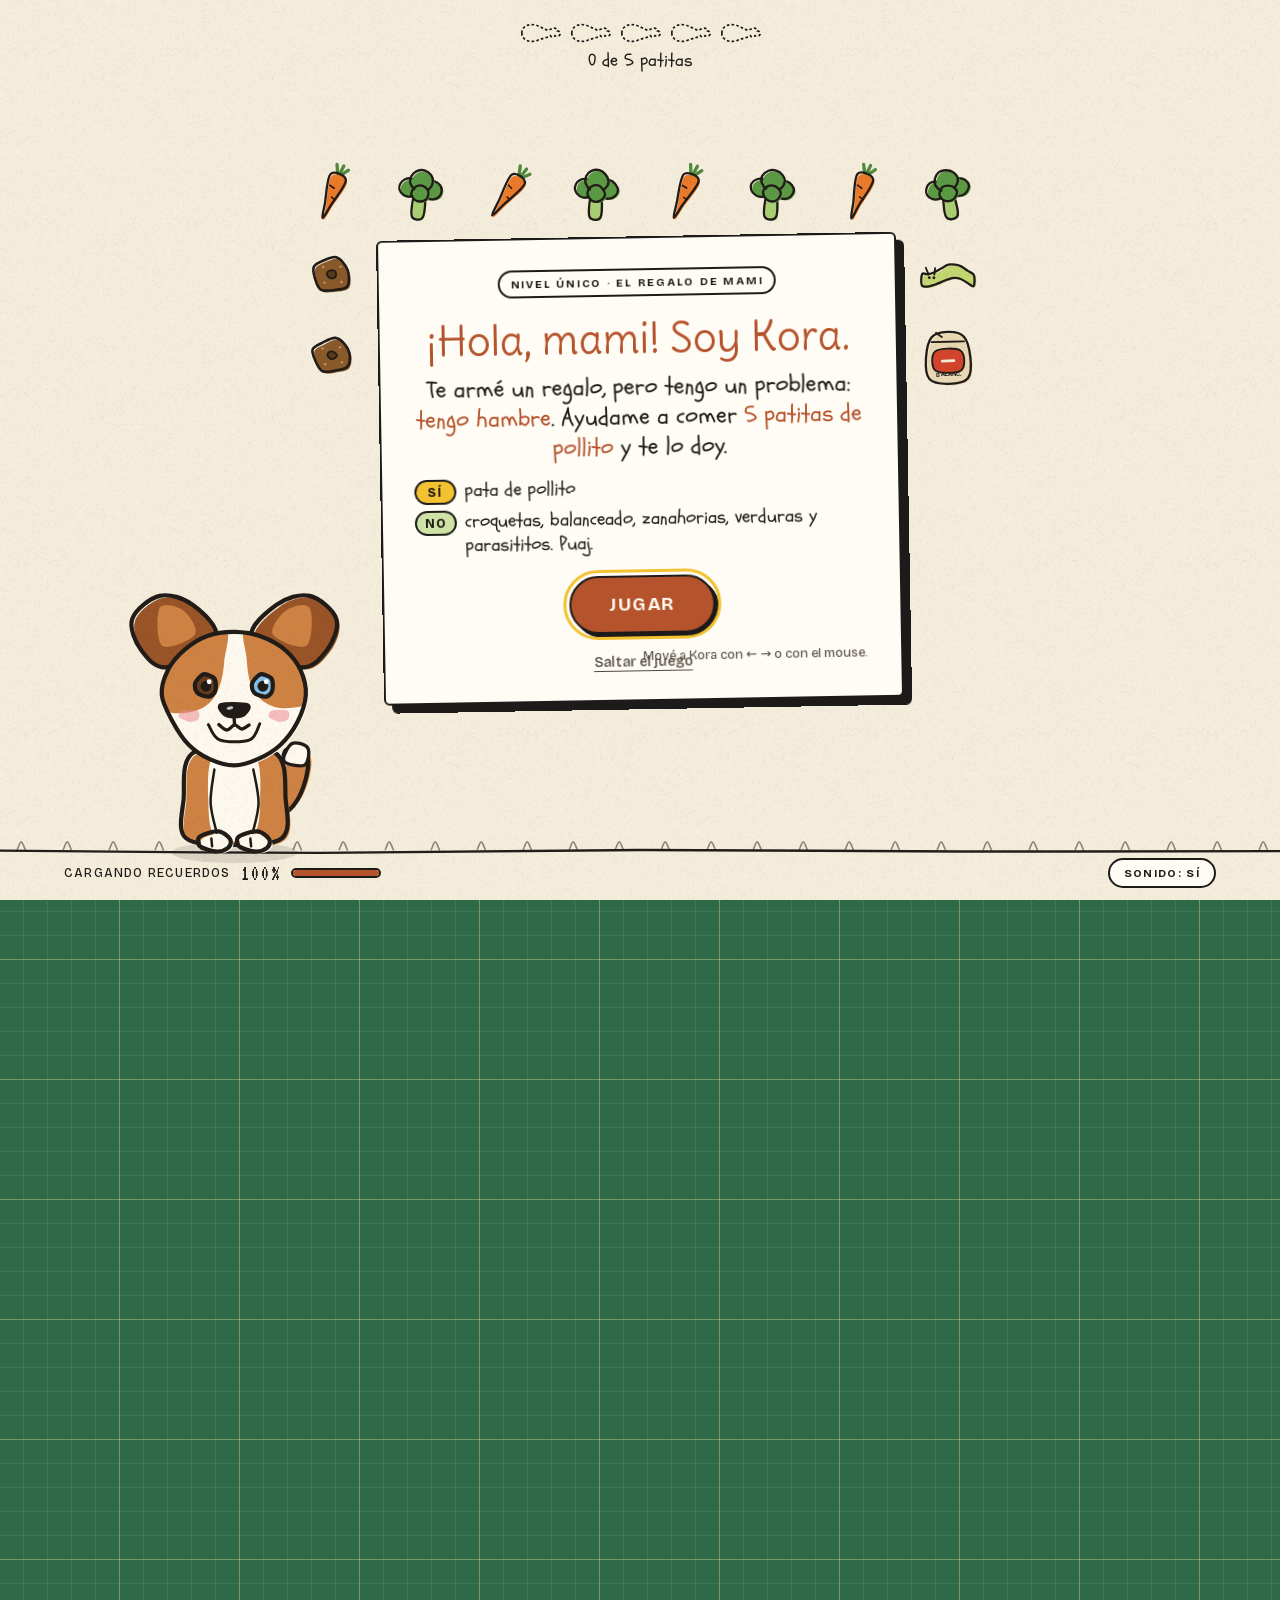
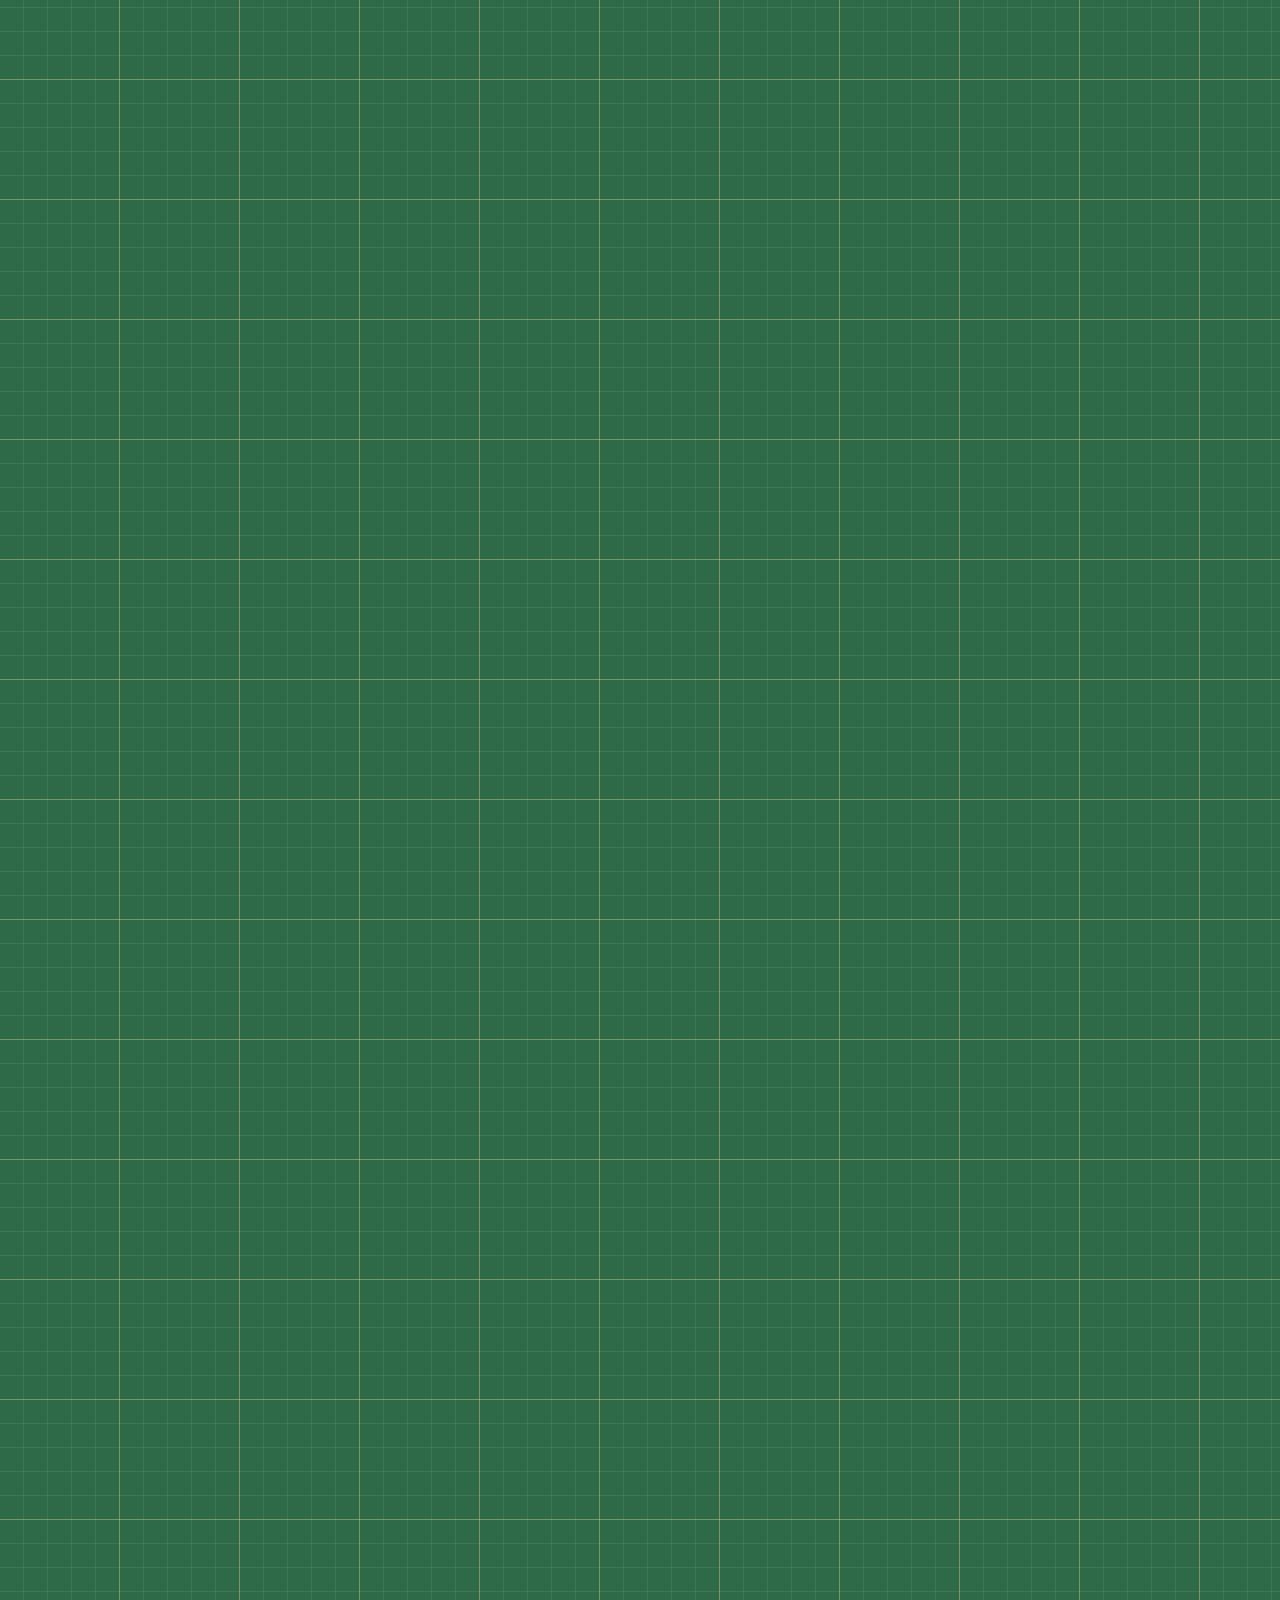
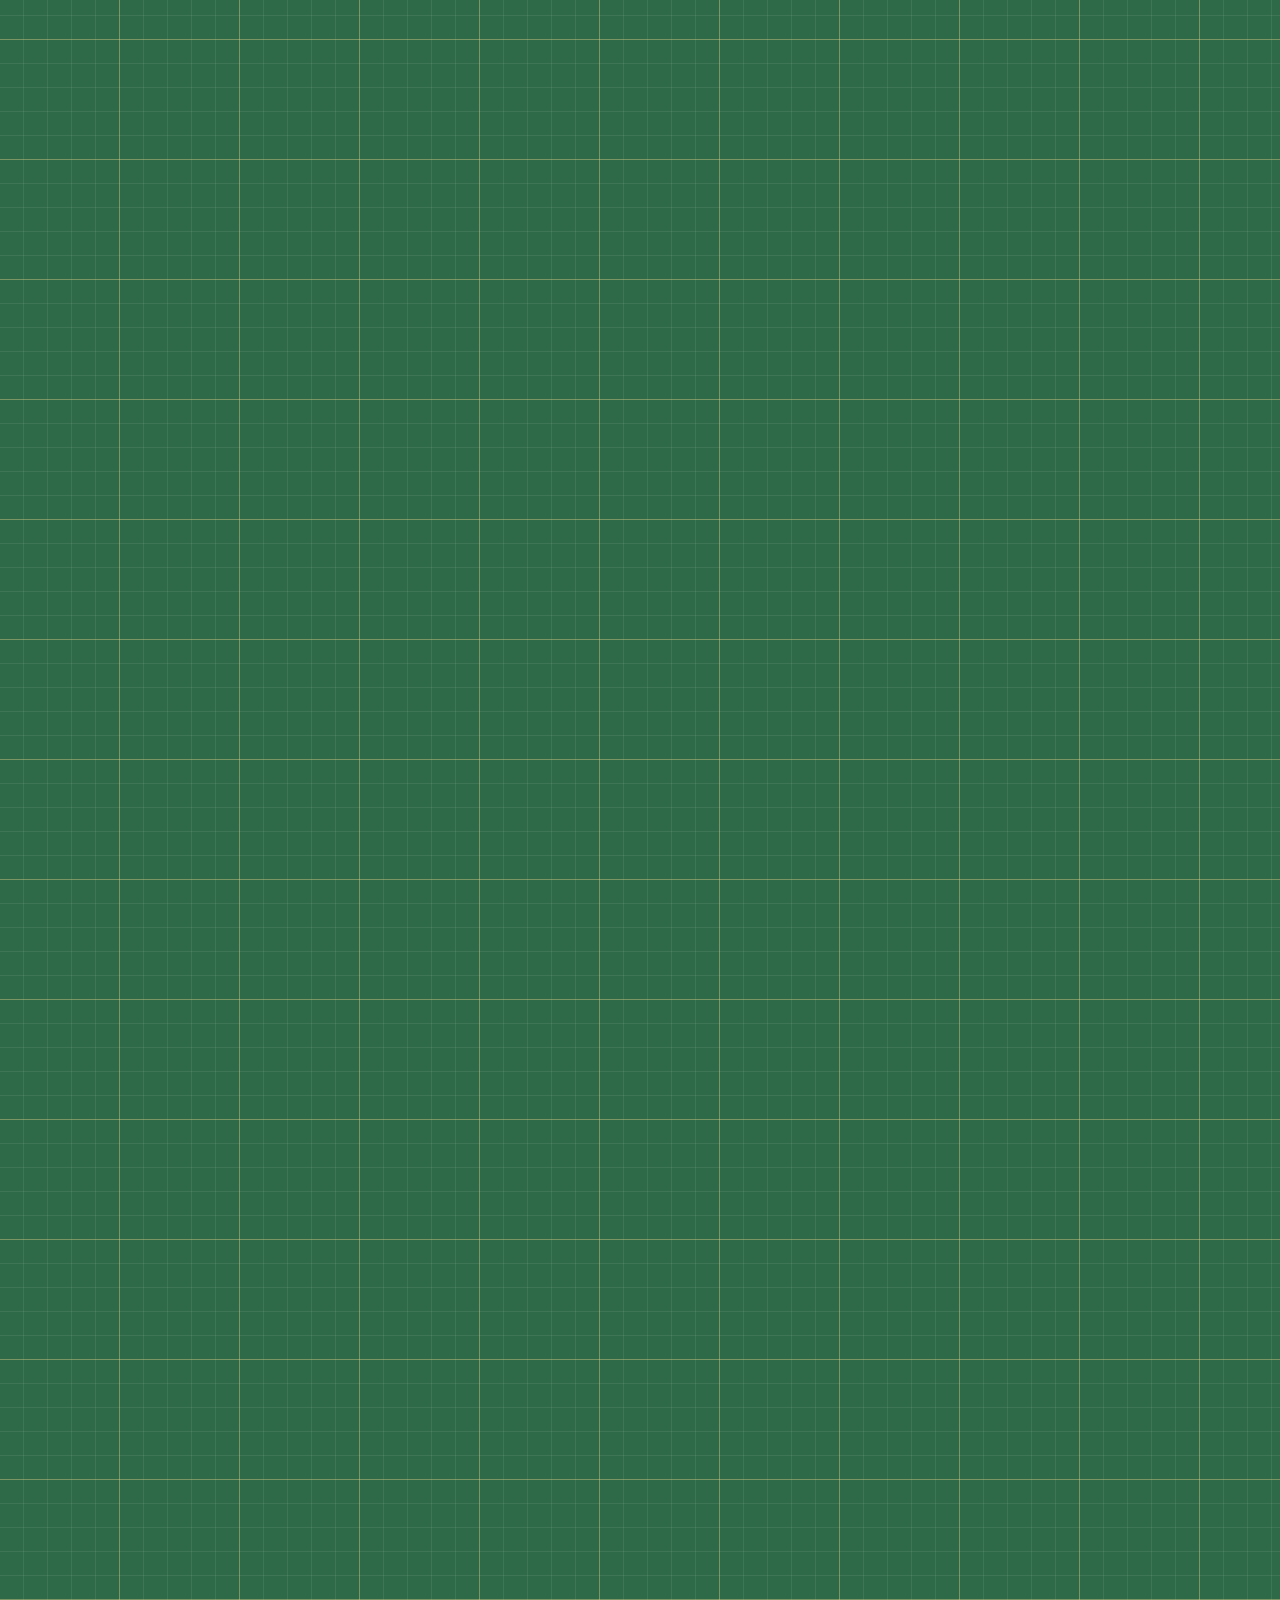
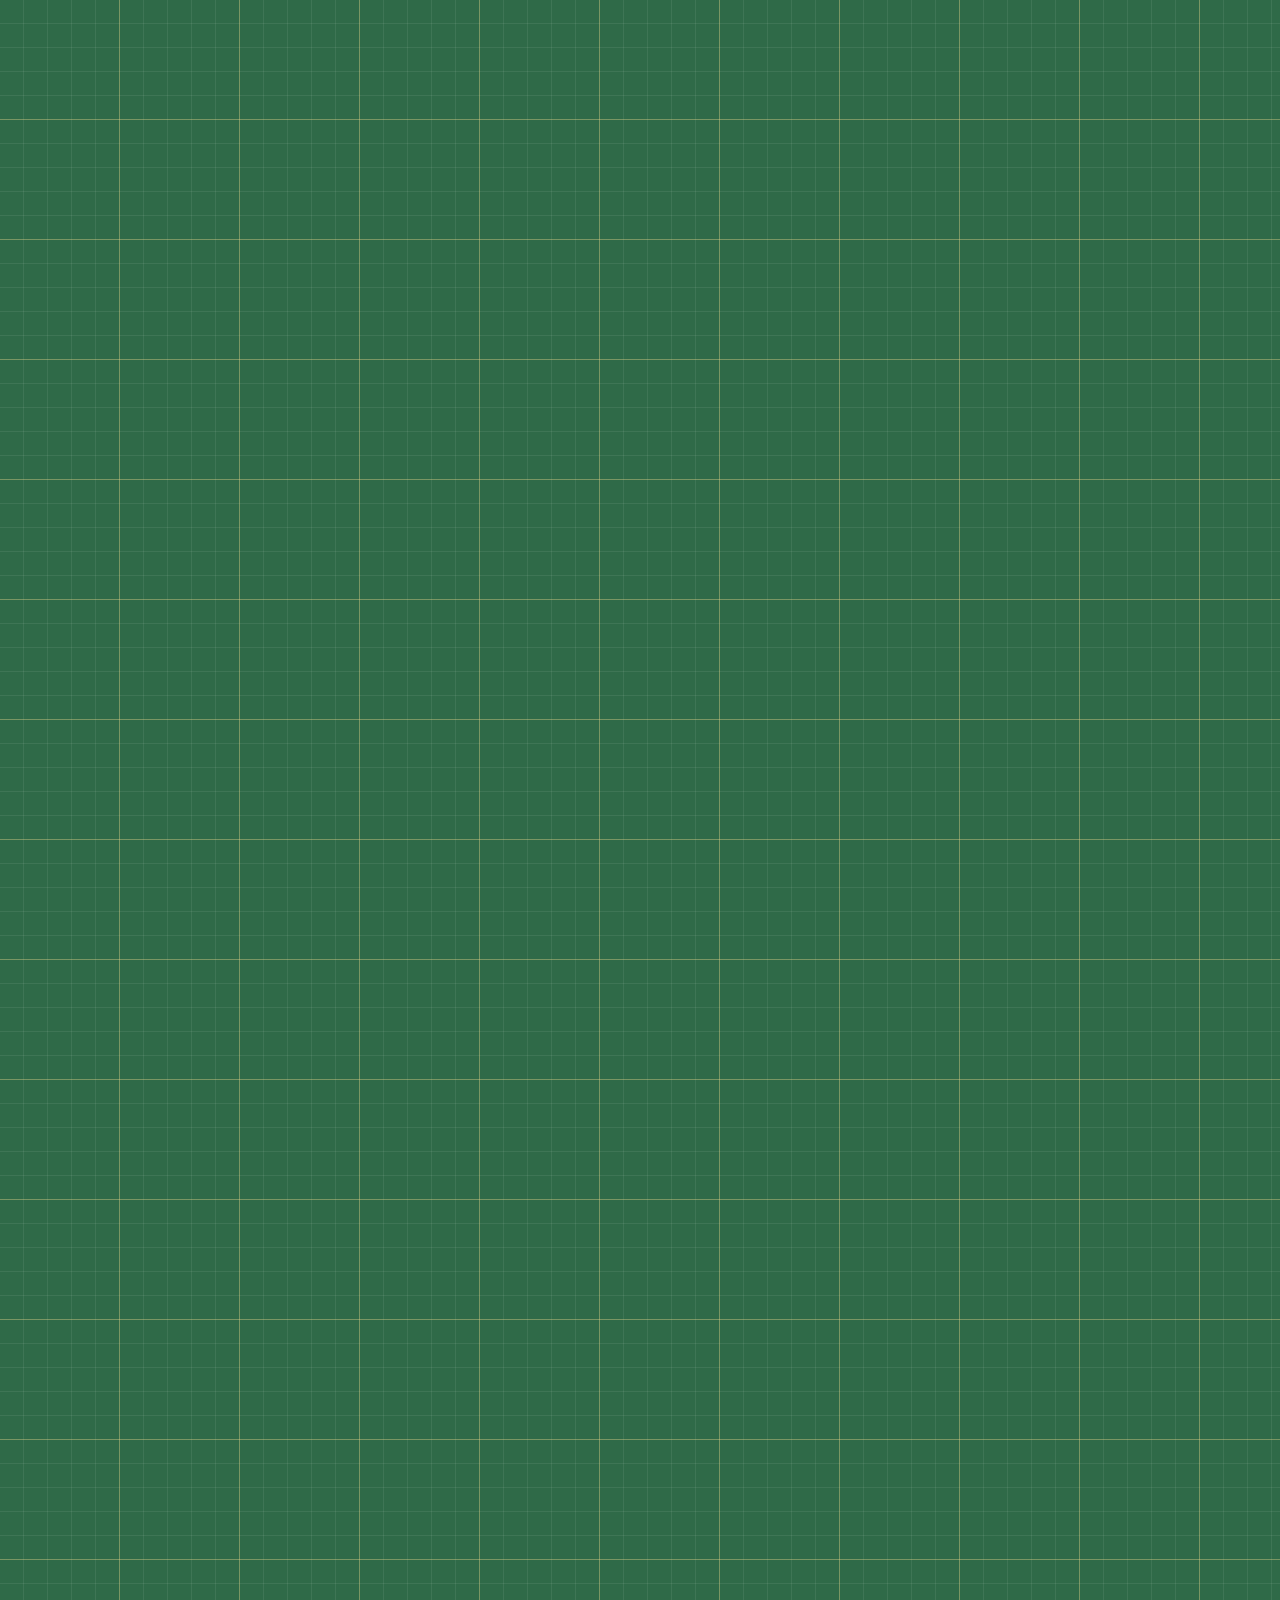
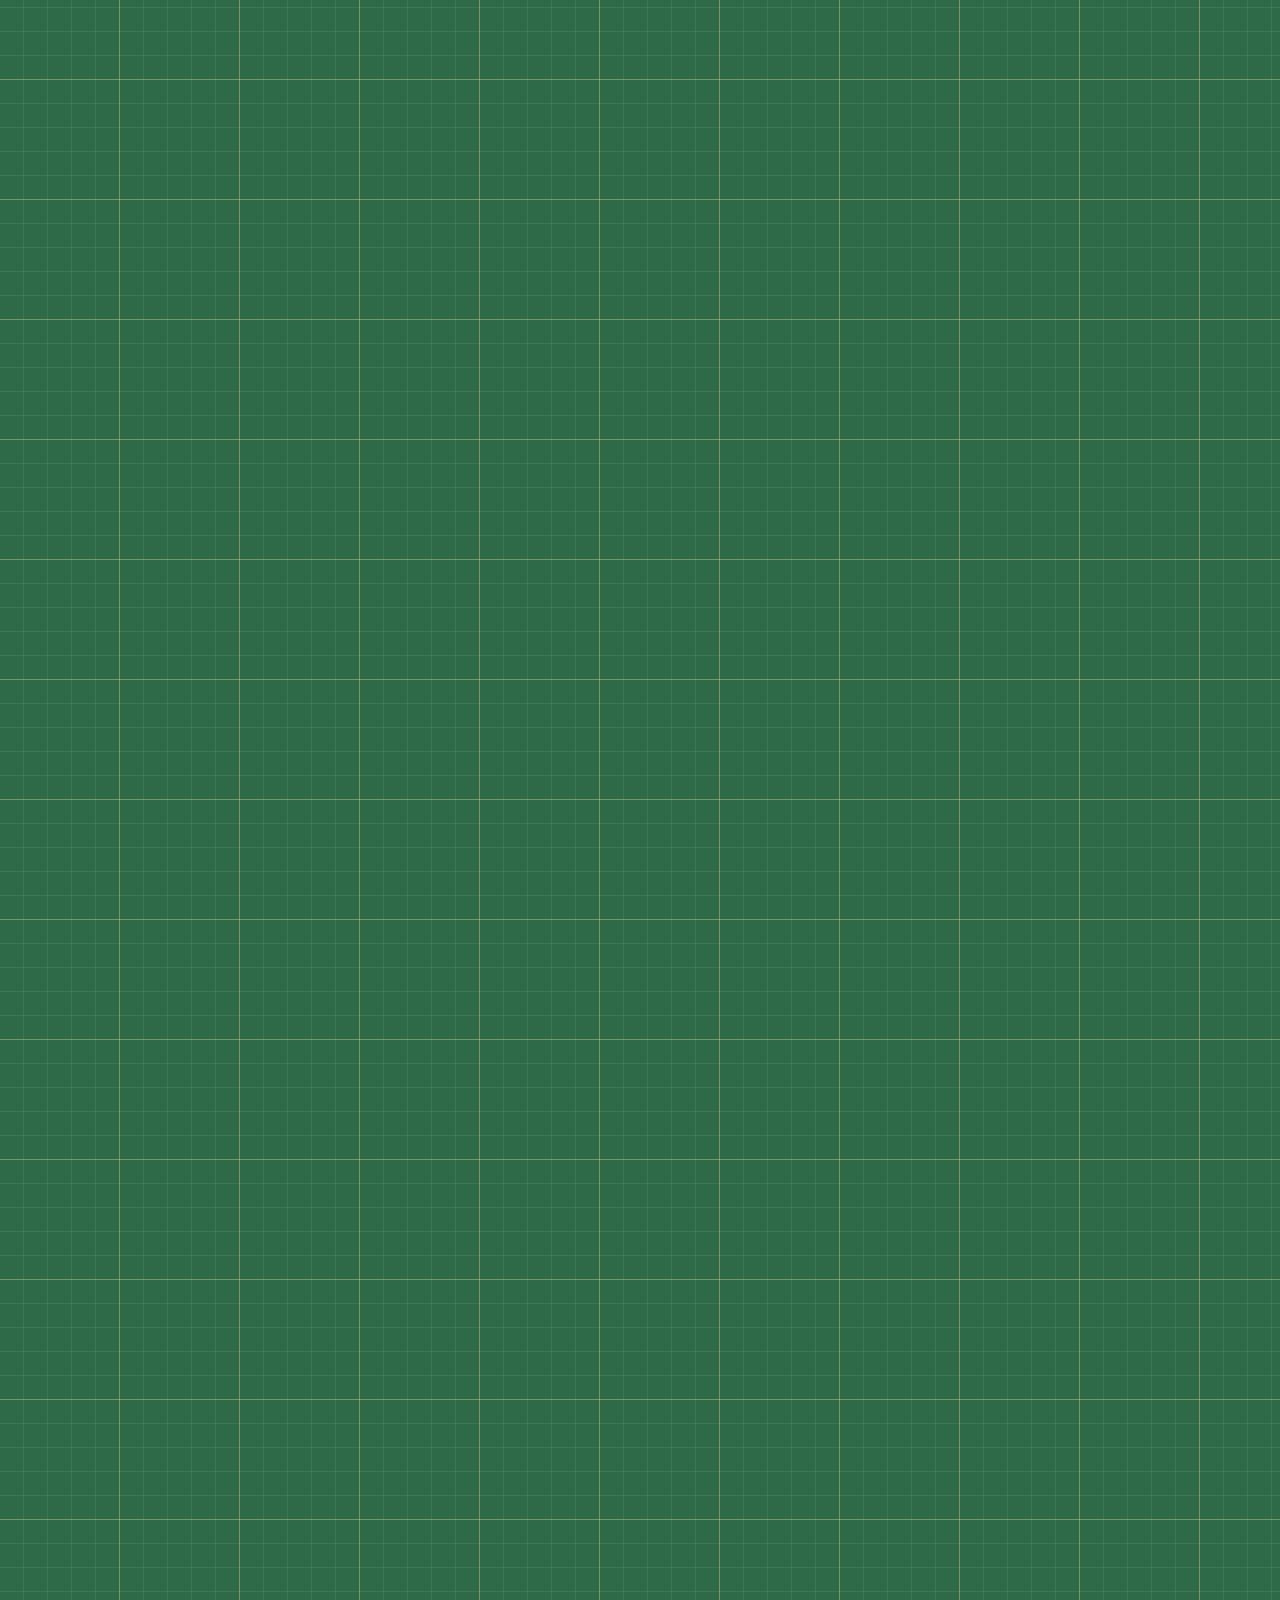
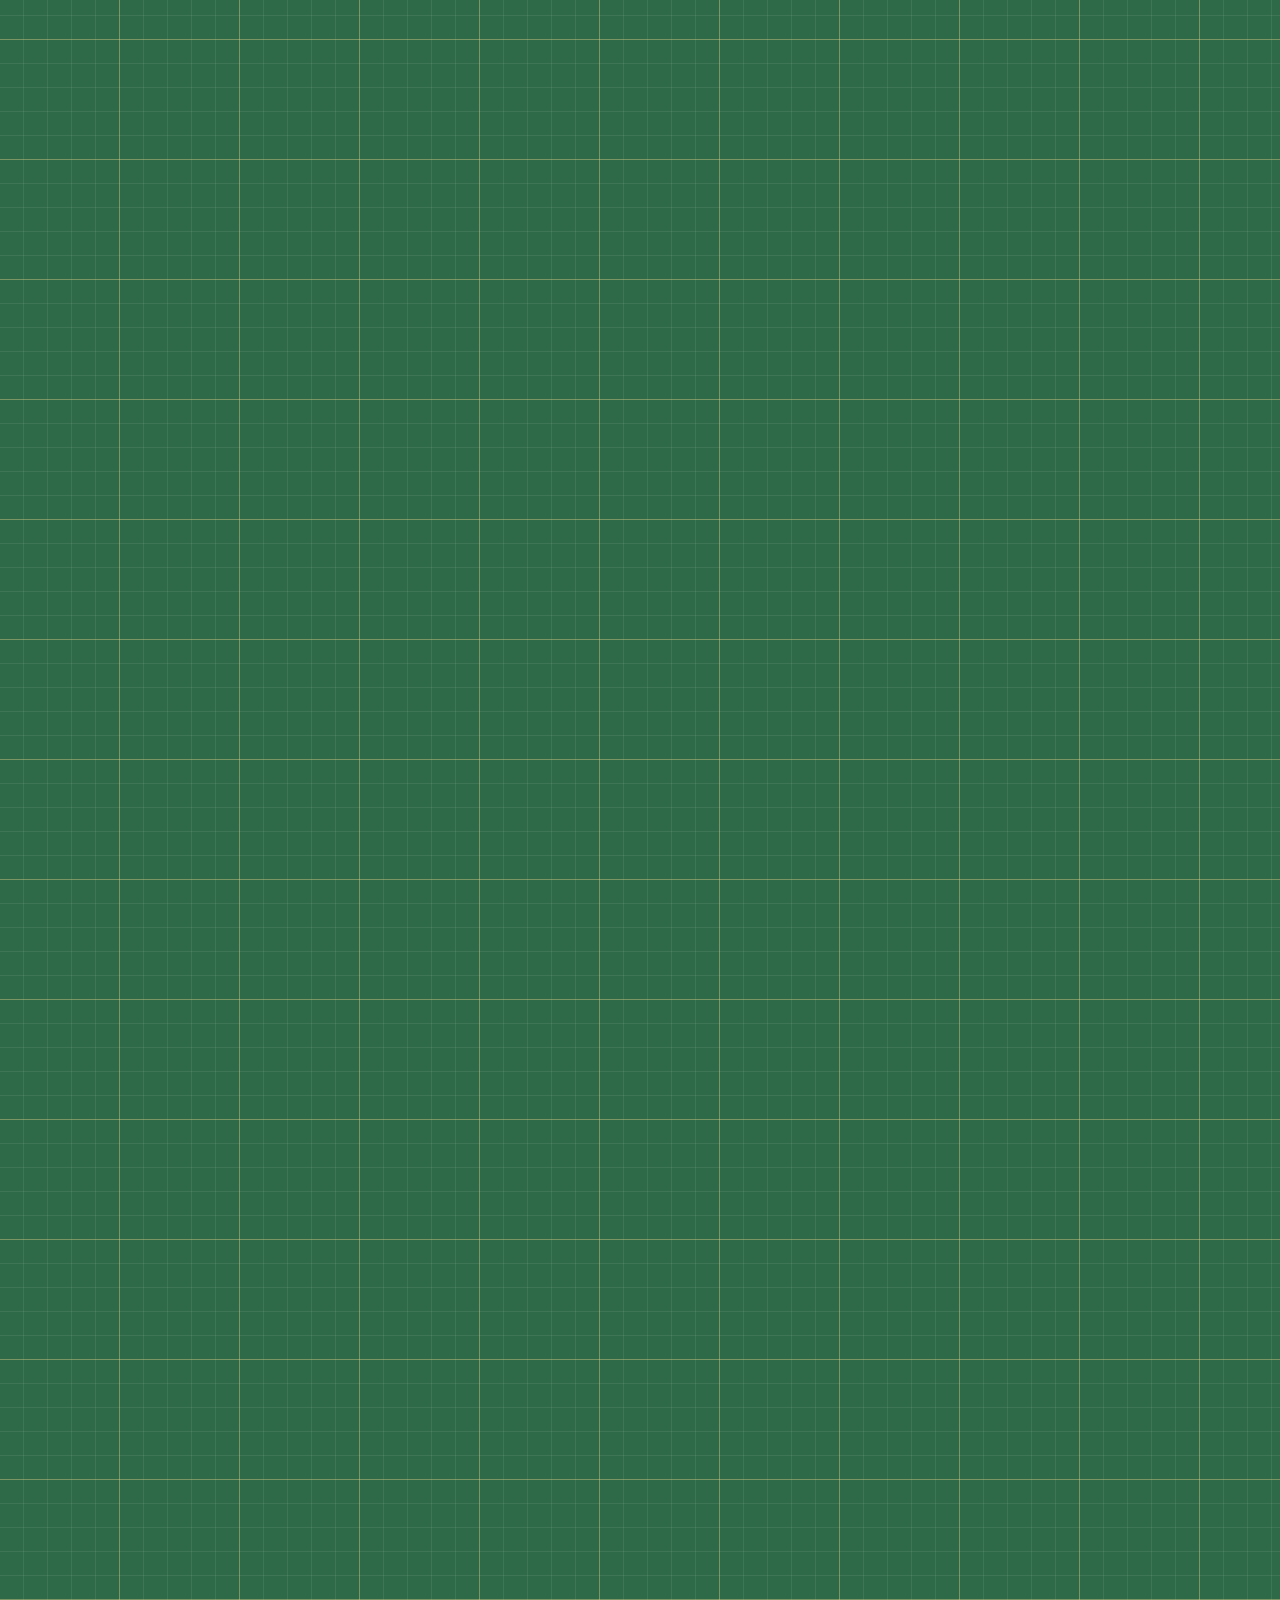
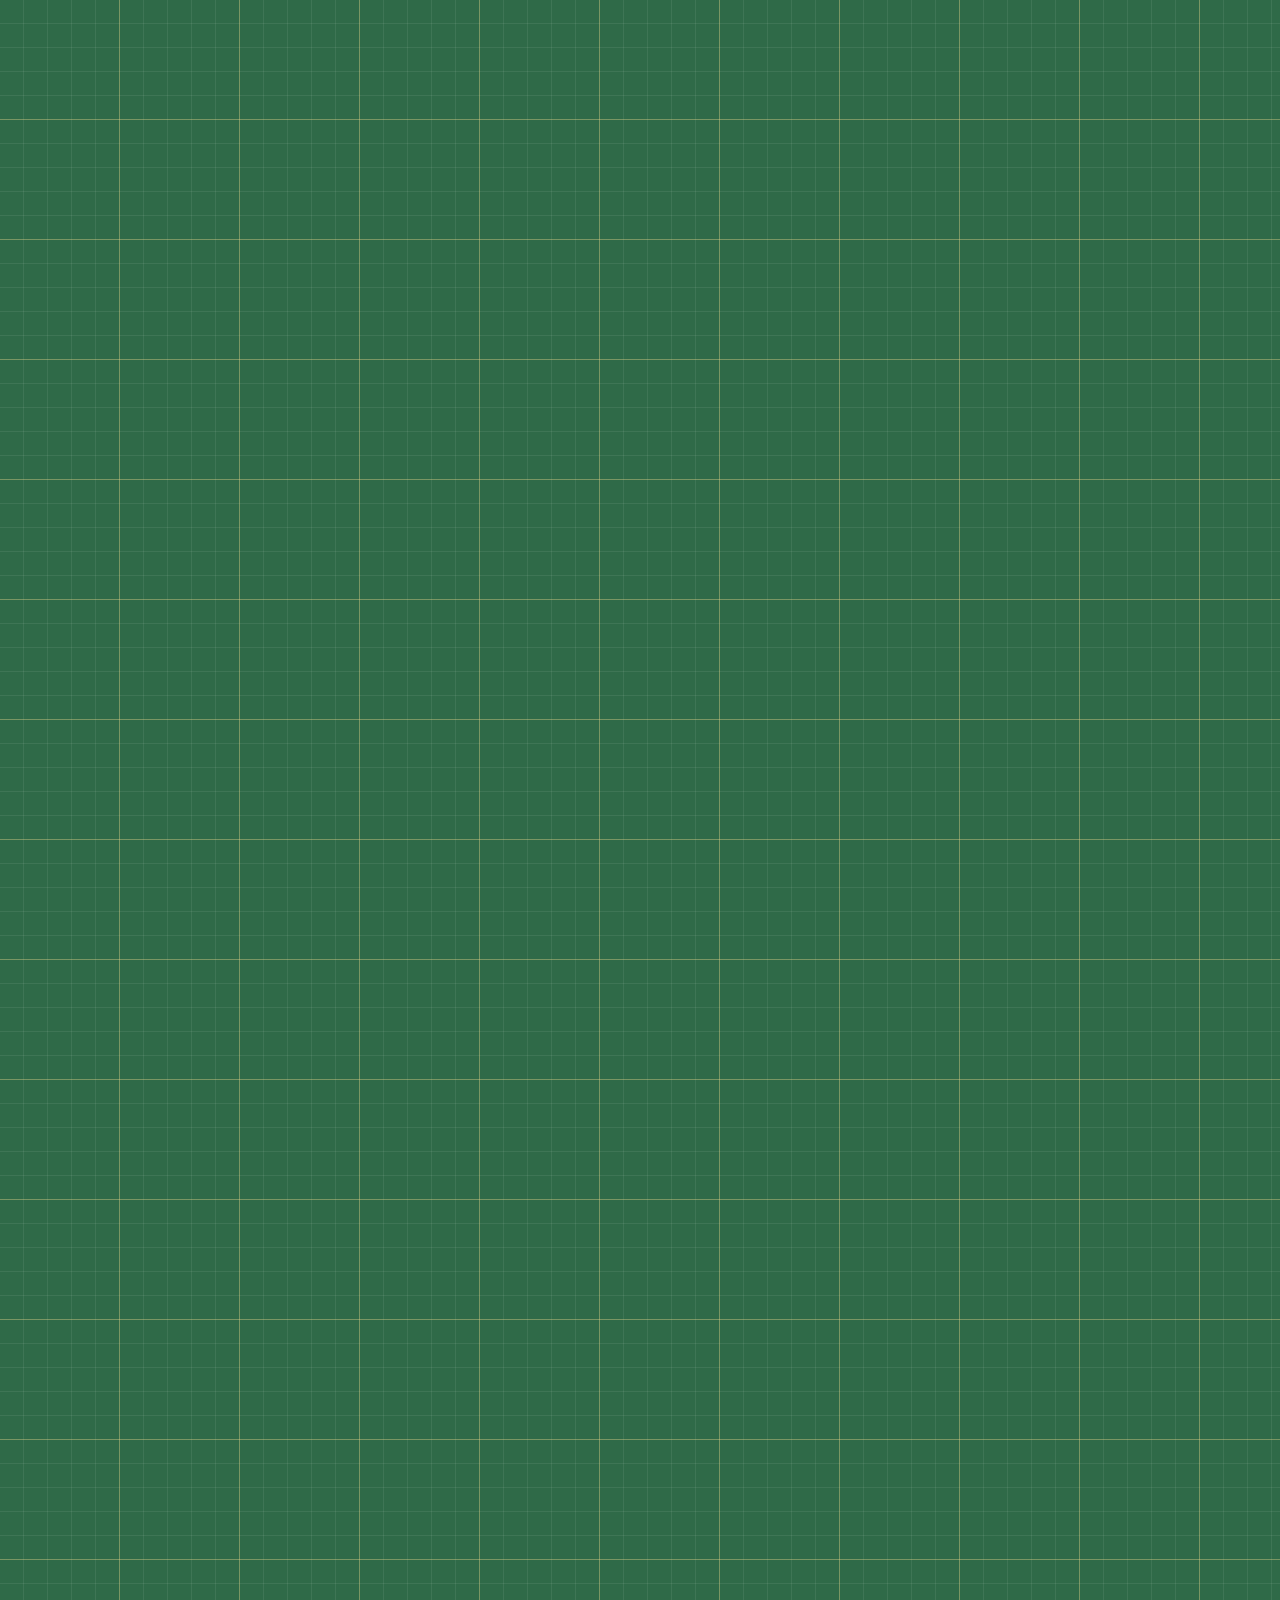
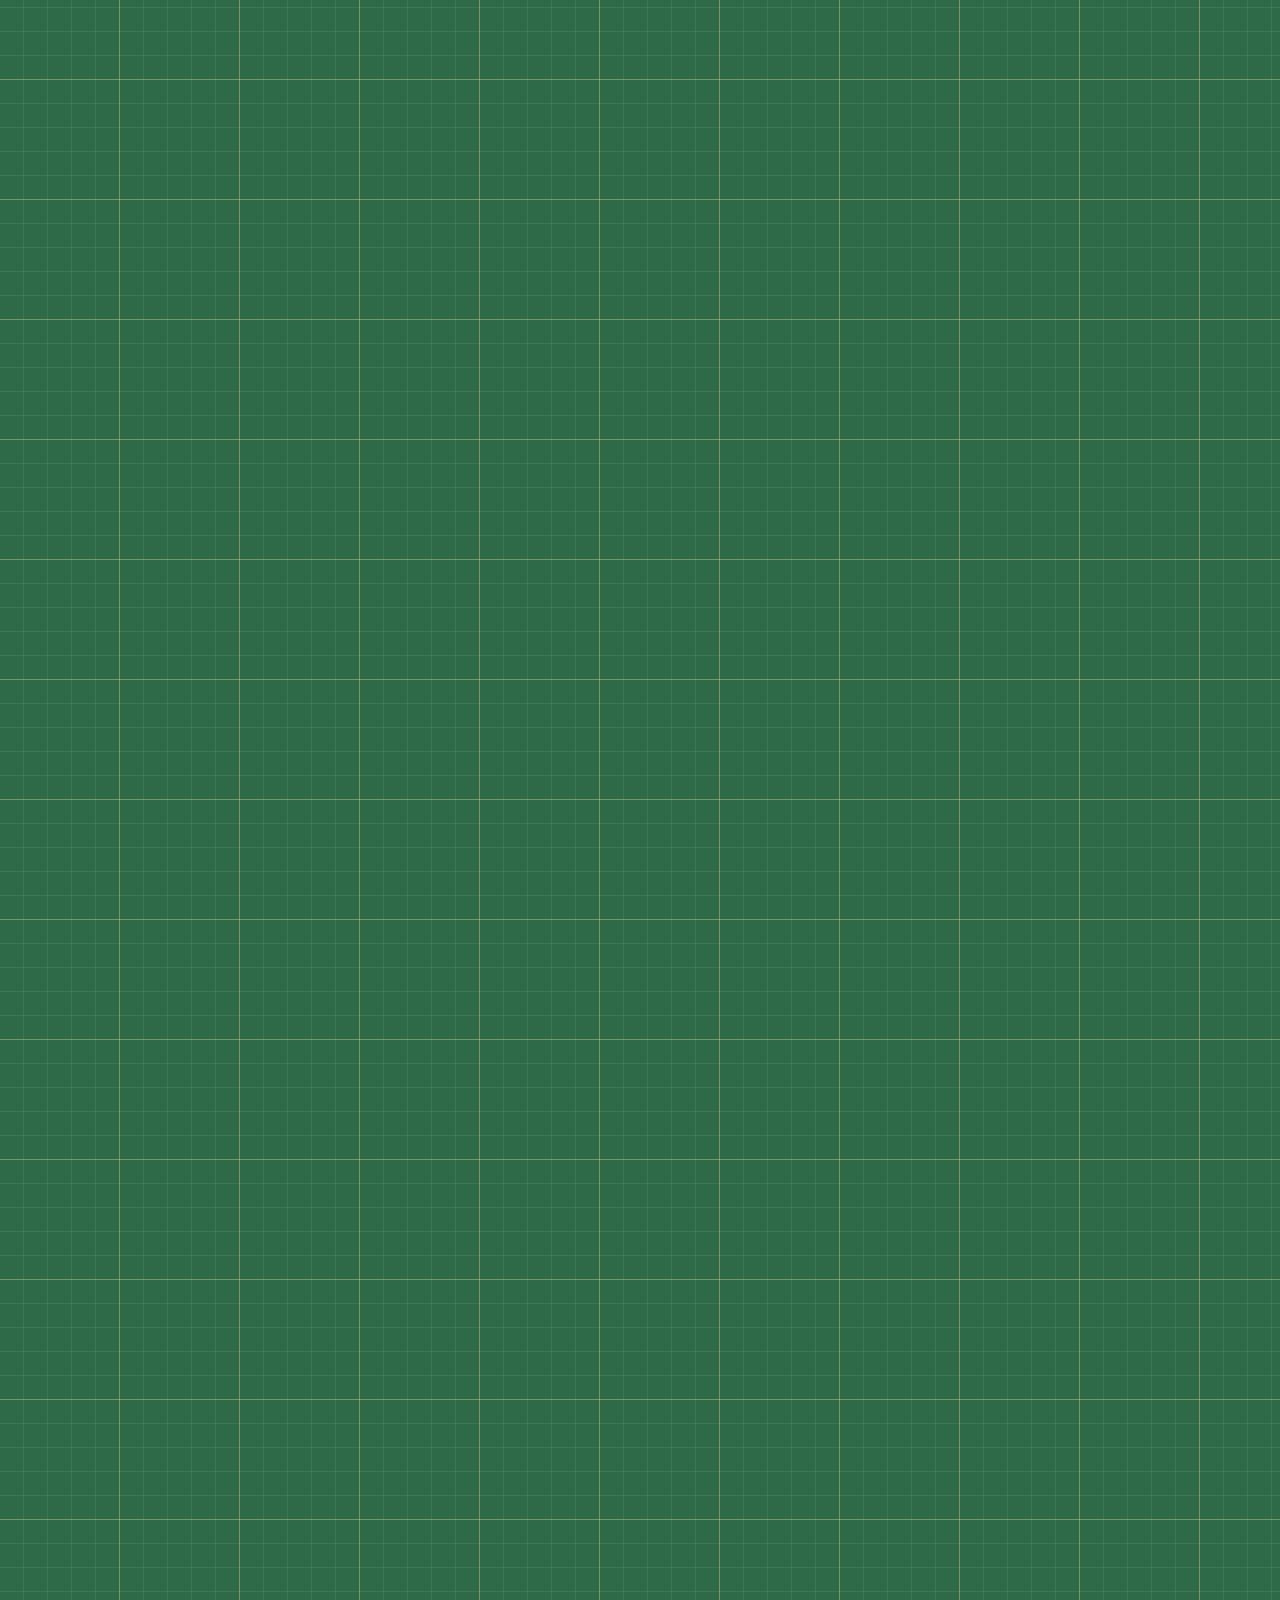
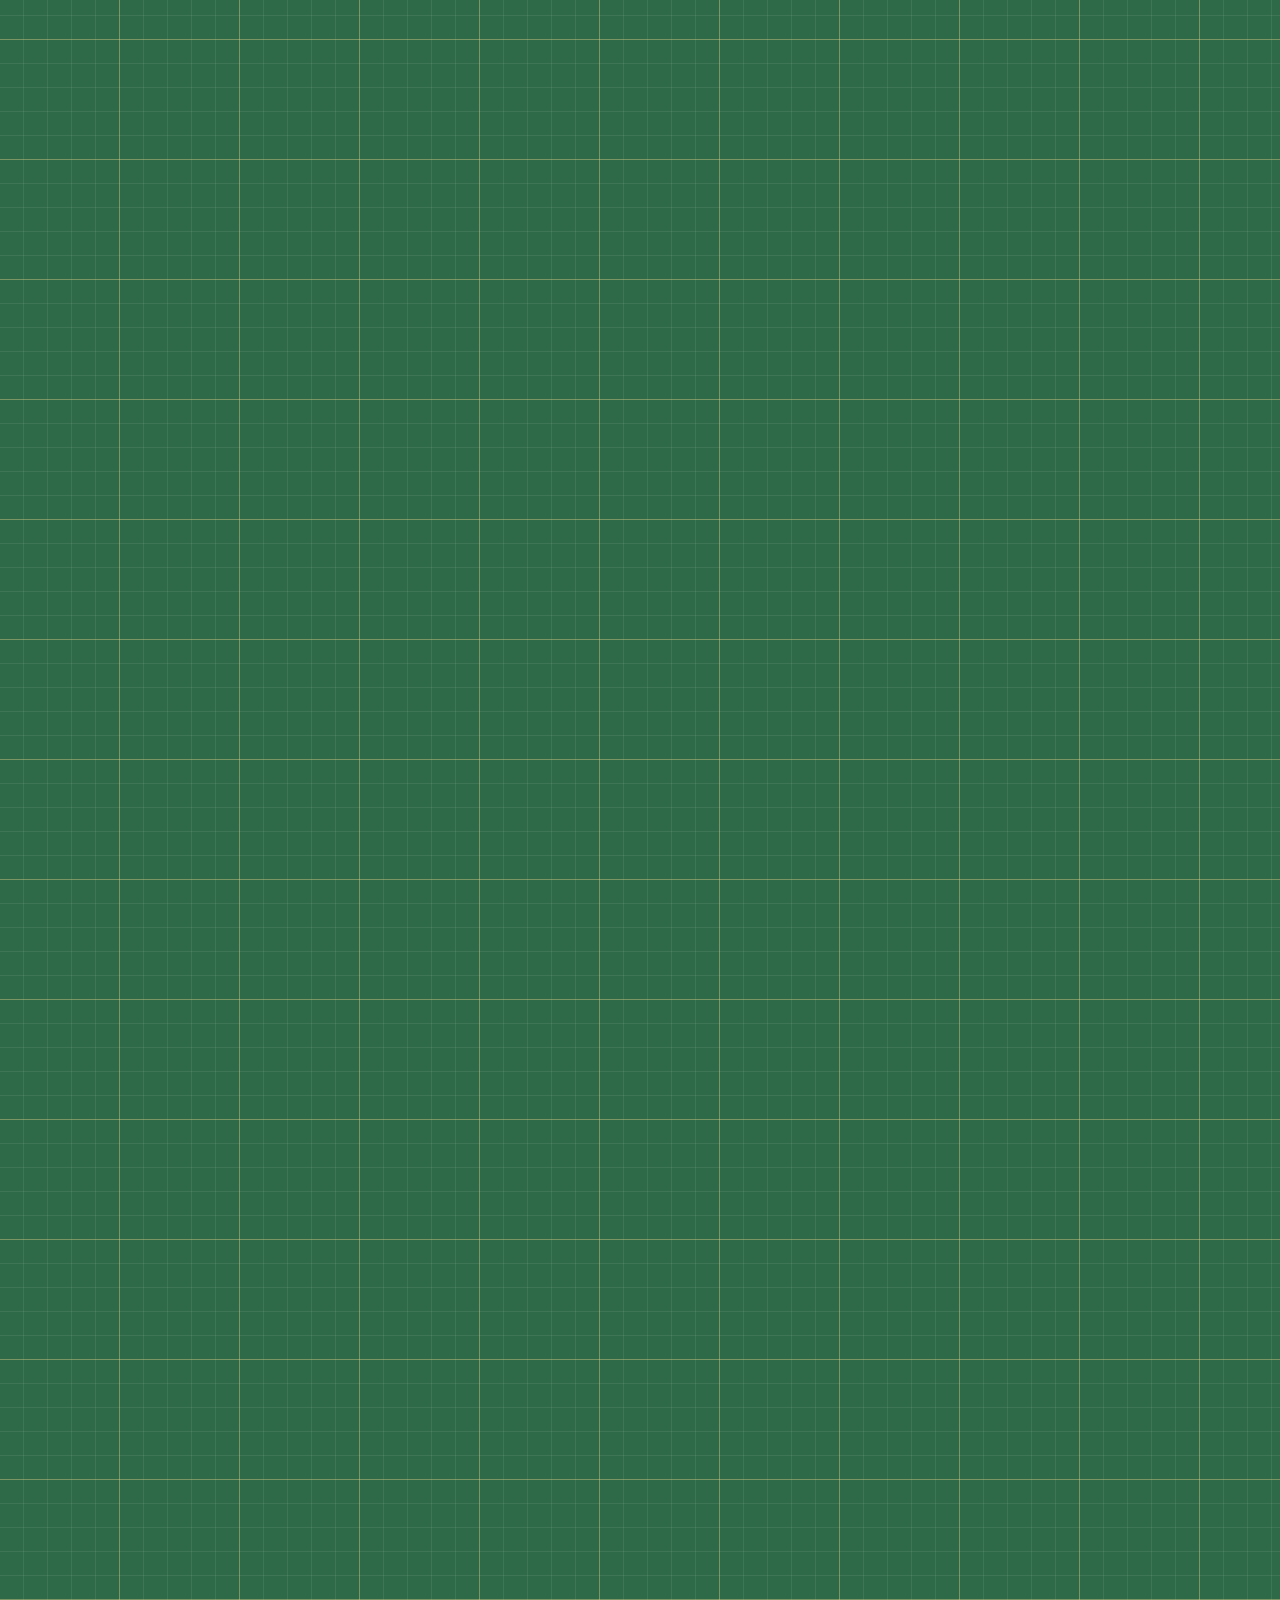
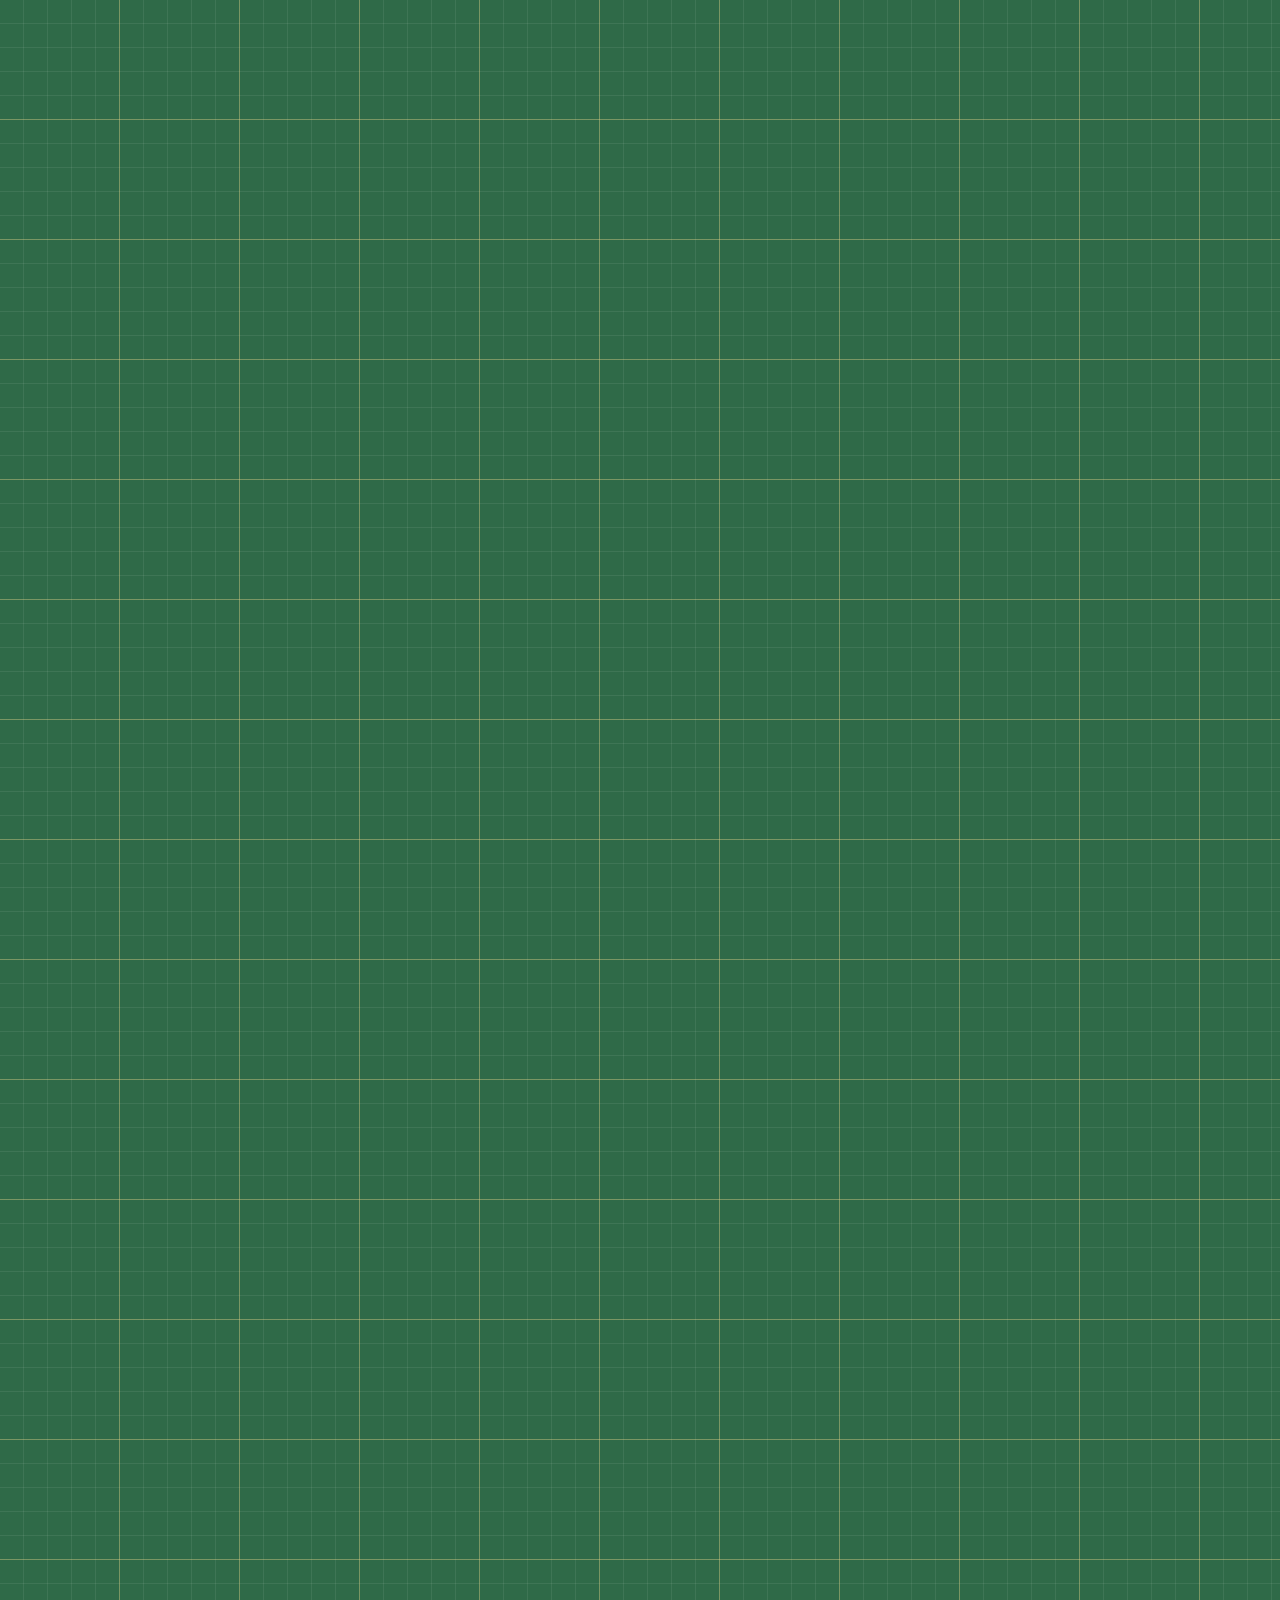
==== index.html @ cc3e318a "Feliz día, mami: carta de Kora para Renata Página web con minijuego de carga, láminas sobre plancha " ====
<!doctype html>
<html lang="es">
<head>
  <meta charset="utf-8">
  <meta name="viewport" content="width=device-width, initial-scale=1, viewport-fit=cover">
  <meta name="theme-color" content="#2f6a48">
  <meta name="robots" content="noindex, nofollow">
  <meta name="description" content="Feliz día, mami. Una carta de Kora para Renata.">
  <title>Feliz día, mami — de Kora</title>
  <style>
    .gate{display:none}html.is-loading{overflow:hidden}.is-loading .gate{display:flex;position:fixed;inset:0;z-index:2000;background:#f6eedd;color:#211c18}.is-loading main,.is-loading .skip-link,.is-loading .music-toggle{visibility:hidden}
  </style>
  <script>
    document.documentElement.classList.add('js','is-loading');
  </script>
  <link rel="icon" href="assets/favicon.png">
  <link rel="apple-touch-icon" href="assets/apple-touch-icon.png">
  <link rel="preload" href="assets/fonts/schoolbell.woff2" as="font" type="font/woff2" crossorigin>
  <link rel="preload" href="assets/fonts/delius.woff2" as="font" type="font/woff2" crossorigin>
  <link rel="preload" href="assets/fonts/homemade-apple.woff2" as="font" type="font/woff2" crossorigin>
  <link rel="preload" href="assets/fonts/bricolage-var.woff2" as="font" type="font/woff2" crossorigin>
  <link rel="stylesheet" href="styles.css">
  <script src="loader.js" defer></script>
  <script type="importmap">{"imports":{"three":"./assets/vendor/three.module.min.js"}}</script>
  <script type="module" src="app.js"></script>
</head>
<body>
  <!-- Dibujitos a mano que se reusan en toda la página. -->
  <svg width="0" height="0" style="position:absolute" aria-hidden="true">
    <defs>
      <filter id="rough"><feTurbulence type="fractalNoise" baseFrequency=".8" numOctaves="2" seed="3"/><feDisplacementMap in="SourceGraphic" scale="5"/></filter>
      <symbol id="d-heart" viewBox="0 0 60 56"><path d="M30 50C14 38 4 28 6 16 8 6 20 3 28 13l2 3 2-3c8-10 20-7 22 3 2 12-8 22-24 34Z"/></symbol>
      <symbol id="d-paw" viewBox="0 0 60 60"><ellipse cx="30" cy="40" rx="13" ry="11"/><ellipse cx="13" cy="25" rx="6" ry="8" transform="rotate(-20 13 25)"/><ellipse cx="24" cy="14" rx="6" ry="8"/><ellipse cx="37" cy="14" rx="6" ry="8"/><ellipse cx="48" cy="25" rx="6" ry="8" transform="rotate(20 48 25)"/></symbol>
      <symbol id="d-star" viewBox="0 0 60 60"><path d="M30 5l6 18 19 1-15 11 6 19-16-11-16 11 6-19L5 24l19-1Z"/></symbol>
      <symbol id="d-spark" viewBox="0 0 60 60"><path d="M30 4v18M30 38v18M4 30h18M38 30h18M12 12l10 10M38 38l10 10M48 12 38 22M22 38 12 48"/></symbol>
      <symbol id="d-arrow" viewBox="0 0 160 120"><path d="M8 20c30-14 70-10 84 14 12 22-12 40-28 26-14-12 4-34 30-30 26 4 40 30 44 70"/><path d="M124 86l14 14 14-18"/></symbol>
      <symbol id="d-arrow-short" viewBox="0 0 120 70"><path d="M6 50C30 20 70 10 106 26"/><path d="M90 10l18 16-20 12"/></symbol>
      <symbol id="d-scribble" viewBox="0 0 300 24"><path d="M4 16C40 6 70 20 104 12s70 8 100-2 60 10 92 0"/></symbol>
      <symbol id="d-loop" viewBox="0 0 220 80"><path d="M6 60c40 10 60-40 34-44-24-4-20 46 18 46 42 0 50-50 90-46 30 3 40 30 66 26"/></symbol>
      <symbol id="d-steam" viewBox="0 0 80 90"><path d="M20 84c-12-16 12-24 0-40s10-26 2-40M42 84c-12-16 12-24 0-40s10-26 2-40M64 84c-12-16 12-24 0-40s10-26 2-40"/></symbol>
      <symbol id="d-drum" viewBox="0 0 100 60"><path d="M8 30C8 12 30 6 46 14l22 10 10-4c6-3 12 0 12 5 4 0 8 4 6 9-2 4-8 4-11 2-3 4-9 4-11 0l-8 4L46 46C30 54 8 48 8 30Z"/></symbol>
      <symbol id="d-bone" viewBox="0 0 100 40"><path d="M22 14H78c2-8 14-10 16-2 6 0 6 14 0 14-2 8-14 6-16-2H22c-2 8-14 10-16 2-6 0-6-14 0-14 2-8 14-6 16 2Z"/></symbol>
      <symbol id="d-chipa" viewBox="0 0 100 80"><path d="M14 52c-8-18 6-36 24-38 6-10 24-12 32-2 16 0 26 16 20 30 6 12-4 26-18 24-10 10-30 10-40 2-12 2-22-6-18-16Z"/><path d="M34 30c4 4 4 8 0 12M58 26c-3 5-2 9 3 12M46 54c3-3 8-3 11 0"/></symbol>
      <symbol id="d-escuadra" viewBox="0 0 220 220"><path d="M10 210V10l200 200Z"/><path d="M40 180V82l98 98Z"/><path d="M10 40h10M10 70h16M10 100h10M10 130h16M10 160h10M40 210v-10M70 210v-16M100 210v-10M130 210v-16M160 210v-10"/></symbol>
      <symbol id="d-pencil" viewBox="0 0 300 40"><path d="M20 8h220l40 12-40 12H20Z"/><path d="M20 8v24M240 8v24M268 16l12 4-12 4"/><path d="M4 12c6-4 10-4 16-4v24c-6 0-10 0-16-4Z"/></symbol>
      <symbol id="d-clip" viewBox="0 0 40 110"><path d="M12 30V86c0 10 16 10 16 0V18C28 4 6 4 6 18v76c0 18 28 18 28 0V34"/></symbol>
      <symbol id="d-north" viewBox="0 0 60 80"><circle cx="30" cy="46" r="24"/><path d="M30 18l10 40-10-8-10 8Z"/><path d="M24 6V-6M24 -6l12 12M36 6V-6" transform="translate(0 6)"/></symbol>
      <symbol id="d-stick-mami" viewBox="0 0 120 200"><circle cx="60" cy="34" r="20"/><path d="M42 26c-6 20-4 40-12 52M78 26c6 20 4 40 12 52"/><path d="M60 54v74M60 74l-34 30M60 74l38-40M60 128l-26 62M60 128l28 60"/><path d="M52 34h2M66 34h2M53 42c4 4 10 4 14 0"/></symbol>
      <symbol id="d-stick-kora" viewBox="0 0 160 120"><path d="M30 60h80M30 60l-12 50M44 60l8 50M98 60l-10 50M110 60l14 50M30 60c-16-6-20-24-14-40"/><circle cx="124" cy="42" r="18"/><path d="M110 32c-10 2-14 14-8 24M138 30c10 2 14 14 8 24M140 50h12M118 40h2M130 40h2"/></symbol>
      <symbol id="d-flower" viewBox="0 0 80 200"><path d="M40 70c2 40-4 80 0 126M40 120c-14-8-28-6-34 4 12 6 24 4 34-4M40 150c14-10 28-8 34 2-12 6-24 6-34-2"/><circle cx="40" cy="44" r="9"/><path d="M40 35c-6-14-2-28 0-30 4 4 6 18 0 30M49 44c14-6 28-2 30 0-4 4-18 6-30 0M40 53c6 14 2 28 0 30-4-4-6-18 0-30M31 44c-14 6-28 2-30 0 4-4 18-6 30 0M47 37c8-12 20-16 24-14-2 6-12 14-24 14M47 51c12 8 16 20 14 24-6-2-14-12-14-24M33 51c-8 12-20 16-24 14 2-6 12-14 24-14M33 37c-12-8-16-20-14-24 6 2 14 12 14 24"/></symbol>
      <symbol id="d-splat" viewBox="0 0 120 100"><path d="M60 30c10-4 22 2 24 14 12-2 20 10 12 18 8 8 0 20-12 16-2 12-18 14-24 6-8 8-24 2-22-10-12 0-16-14-6-20-6-10 4-22 16-18 2-6 8-8 12-6Z"/><circle cx="18" cy="20" r="4"/><circle cx="104" cy="24" r="3"/><circle cx="12" cy="76" r="5"/><circle cx="110" cy="84" r="4"/><circle cx="34" cy="94" r="2.5"/><circle cx="90" cy="8" r="2.5"/></symbol>
      <symbol id="d-smile" viewBox="0 0 60 60"><path d="M22 20v8M38 20v8M18 36c6 10 18 10 24 0"/></symbol>
      <symbol id="d-loop-arrow" viewBox="0 0 120 90"><path d="M6 10c30-6 60 4 54 26-4 14-24 10-20-4 6-18 40-14 54 10 8 14 10 30 8 44"/><path d="M88 70l14 16 12-20"/></symbol>
      <symbol id="d-bone-line" viewBox="0 0 100 40"><path d="M22 14H78c2-8 14-10 16-2 6 0 6 14 0 14-2 8-14 6-16-2H22c-2 8-14 10-16 2-6 0-6-14 0-14 2-8 14-6 16 2Z"/></symbol>
      <symbol id="d-ball" viewBox="0 0 60 60"><circle cx="30" cy="30" r="24"/><path d="M8 24c14 6 30 6 44-4M12 44c12-8 28-10 40-2M28 6c-6 16-6 34 2 48"/></symbol>
    </defs>
  </svg>

  <!-- ============ Pantalla de carga + minijuego ============ -->
  <div id="gate" class="gate" role="dialog" aria-modal="true" aria-labelledby="gate-title">
    <canvas id="game" class="game-canvas" tabindex="-1" aria-label="Minijuego: Kora come patitas de pollito y esquiva la comida que no le gusta."></canvas>
    <div class="gate-hud" aria-live="polite">
      <div class="slots" aria-label="Patitas comidas"><span class="slot"></span><span class="slot"></span><span class="slot"></span><span class="slot"></span><span class="slot"></span></div>
      <p class="hud-count"><span id="eaten">0</span> de 5 patitas</p>
    </div>
    <div class="gate-load">
      <span class="load-label">cargando recuerdos</span>
      <span id="load-progress" class="load-num" role="progressbar" aria-label="Carga de la página" aria-valuemin="0" aria-valuemax="100" aria-valuenow="0"><span id="load-number">0</span>%</span>
      <span class="load-bar"><span id="load-bar"></span></span>
    </div>
    <button id="mute" class="mute" type="button" aria-pressed="false">sonido: sí</button>

    <div id="card-intro" class="gate-card">
      <p class="tag">Nivel único · El regalo de mami</p>
      <h1 id="gate-title" class="hand gate-title">¡Hola, mami! Soy Kora.</h1>
      <p class="hand gate-text">Te armé un regalo, pero tengo un problema: <b>tengo hambre</b>. Ayudame a comer <b>5 patitas de pollito</b> y te lo doy.</p>
      <ul class="rules">
        <li><span class="ok">sí</span> pata de pollito</li>
        <li><span class="no">no</span> croquetas, balanceado, zanahorias, verduras y parasititos. Puaj.</li>
      </ul>
      <button id="play" class="btn btn-big" type="button">Jugar</button>
      <p class="controls"><span class="desk">Mové a Kora con ← → o con el mouse.</span><span class="touch">Arrastrá el dedo para mover a Kora.</span></p>
      <button id="skip" class="link" type="button">Saltar el juego</button>
    </div>
    <div id="card-win" class="gate-card" hidden>
      <p class="tag">¡5 de 5!</p>
      <h2 class="hand gate-title">¡Gracias, mami! Estoy llenita.</h2>
      <p id="win-text" class="hand gate-text">Ahora sí: tu regalo.</p>
      <button id="open-gift" class="btn btn-big" type="button" disabled>Cargando recuerdos…</button>
      <button id="replay" class="link" type="button">Jugar otra vez</button>
    </div>
    <div id="card-back" class="gate-card" hidden>
      <p class="tag">Volviste</p>
      <h2 class="hand gate-title">¡Mami! Ya me diste de comer.</h2>
      <p class="hand gate-text">¿Jugamos otra vez o vamos directo al regalo?</p>
      <button id="back-play" class="btn" type="button">Jugar otra vez</button>
      <button id="back-open" class="btn btn-ghost" type="button" disabled>Cargando…</button>
    </div>

    <div class="wrap" aria-hidden="true"><span class="wrap-half wrap-l"></span><span class="wrap-half wrap-r"></span><span class="ribbon-v"></span><span class="bow"><i></i><i></i><b></b></span></div>
  </div>

  <a class="skip-link" href="#carta">Saltar a la carta</a>
  <button id="music-toggle" class="music-toggle" type="button" aria-pressed="true" aria-label="Apagar la música"><span class="cassette" aria-hidden="true"><i></i><i></i></span><span class="mt-label">música</span></button>
  <canvas id="pollo-canvas" class="pollo-canvas" aria-hidden="true"></canvas>
  <canvas id="chase-canvas" class="chase-canvas" aria-hidden="true"></canvas>

  <main id="main" tabindex="-1">
    <!-- ============ 00 Portada ============ -->
    <!-- ============ 00 Portada ============ -->
    <section id="portada" class="scene sheet cover" data-chapter="Portada">
      <div class="cover-grid">
        <div class="cover-copy torn-kraft">
          <p class="note" data-in><span class="scribble">una carta de tu hija</span></p>
          <h1 class="display cover-title" data-in>Feliz día,<em>mami.</em></h1>
          <div class="rotulo" data-in>
            <dl>
              <div><dt>Proyecto</dt><dd>Feliz día, mami</dd></div>
              <div><dt>Clienta</dt><dd>Renata (mami)</dd></div>
              <div><dt>Dibujó</dt><dd>Korita Bububu</dd></div>
              <div><dt>Escala</dt><dd>1 : 1 perro</dd></div>
              <div><dt>Fecha</dt><dd>Octubre 2026</dd></div>
              <div><dt>Lámina</dt><dd>01</dd></div>
            </dl>
            <svg class="doodle north" viewBox="0 -6 60 86" aria-hidden="true"><use href="#d-north"/></svg>
          </div>
        </div>
        <div class="cover-photo">
          <figure class="polaroid polaroid-xl" style="--r:3deg" data-in>
            <div class="ph"><img src="assets/img/abrazo-verde.webp" alt="Renata abraza a Kora cachorrita contra la cara; las dos miran a cámara." width="1125" height="1500" style="--pos:50% 40%"></div>
            <figcaption class="hand">mami y yo, al principio</figcaption>
            <span class="datestamp">'25 8 18</span><span class="tape tape-tl"></span><span class="tape tape-br"></span>
            <span class="lines" aria-hidden="true"></span>
            <p class="callout callout-cover" aria-hidden="true"><svg class="doodle" viewBox="0 0 120 70"><use href="#d-arrow-short"/></svg><span>¡yo, chiquitita!</span></p>
          </figure>
          <img class="sticker cover-sticker" src="assets/img/sticker-pelota.webp" alt="Kora con su pelota de colores en la boca." width="652" height="952" data-in>
          <div class="badge" aria-hidden="true">
            <svg viewBox="0 0 200 200"><defs><path id="badge-c" d="M100 100m-72 0a72 72 0 1 1 144 0a72 72 0 1 1-144 0"/></defs><path class="badge-shape" d="M100 6l14 16 20-8 6 20 21 2-2 21 18 10-11 18 11 18-18 10 2 21-21 2-6 20-20-8-14 16-14-16-20 8-6-20-21-2 2-21-18-10 11-18-11-18 18-10-2-21 21-2 6-20 20 8Z"/><text><textPath href="#badge-c" textLength="440" lengthAdjust="spacing">APROBADO POR KORA ✱ HECHO CON PATITAS ✱</textPath></text></svg>
            <svg class="badge-ico" viewBox="0 0 60 60"><use href="#d-paw"/></svg>
          </div>
        </div>
      </div>
      <svg class="doodle desk desk-escuadra" viewBox="0 0 220 220" aria-hidden="true"><use href="#d-escuadra"/></svg>
      <svg class="doodle desk desk-pencil" viewBox="0 0 300 40" aria-hidden="true"><use href="#d-pencil"/></svg>
      <div class="scrap edge-r lined torn-a m-flow" style="top:46%;--r:5deg" aria-hidden="true">
        <span class="washi washi-dots" style="top:-12px;left:30%;--r:-6deg"></span>
        <p class="pen big">HOY:</p>
        <ul class="checklist"><li class="on">despertar a mami</li><li class="on">upa</li><li class="on">pedir pollito</li><li class="on">siesta</li><li class="no">comer croquetas</li></ul>
        <svg class="doodle mini-heart" viewBox="0 0 60 56"><use href="#d-heart"/></svg>
      </div>
      <span class="scrap edge-l smile-sticker" style="top:12%;--r:-12deg" aria-hidden="true"><svg viewBox="0 0 60 60"><use href="#d-smile"/></svg></span>
      <svg class="scrap doodle splat" style="left:44%;top:6%;--r:10deg" viewBox="0 0 120 100" aria-hidden="true"><use href="#d-splat"/></svg>
      <div class="scrap edge-l torn-photo" style="top:58%;--r:-6deg" aria-hidden="true"><span class="washi washi-stripes" style="top:-10px;left:28%;--r:-7deg"></span><div class="torn-b"><img src="assets/img/ventana.webp" alt="" width="844" height="1500" style="--pos:50% 40%"></div><p class="pen">mirando por la ventana<br>a ver si vuelve mami</p></div>
    </section>

    <!-- ============ 01 Mi nombre ============ -->
    <section id="nombre" class="scene sheet names" data-chapter="Mi nombre">
      <div class="names-intro">
        <h2 class="display" data-in>Me dicen <em>Kora.</em></h2>
        <p class="lead" data-in>O la Bubu. O Korita. Depende del día y de cuánto pollito haya. Pero para los papeles, mi nombre completo es este:</p>
      </div>
      <div class="diecut" data-in>
        <svg class="diecut-bg" viewBox="0 0 1000 620" preserveAspectRatio="none" aria-hidden="true"><path d="M70 120C40 40 170 10 240 60c40-50 130-60 170-10 50-40 160-30 190 20 60-50 190-30 210 40 80-10 150 60 110 130 60 40 50 150-20 170 30 70-40 140-120 110-40 60-170 60-200 0-60 40-170 40-200-20-60 40-170 20-180-50-80 10-150-60-100-120C10 330 0 230 70 220 30 190 40 140 70 120Z"/></svg>
        <p class="fullname" aria-label="Korita Bububu Hidrolizada Vomitito Reina Parasitito Empanada Chancletita Pollito Cardozo">
          <span style="--s:1.25;--r:-4deg">Korita</span>
          <span style="--s:.95;--r:3deg">Bububu</span>
          <span style="--s:1.1;--r:-2deg">Hidrolizada</span>
          <span style="--s:.9;--r:5deg">Vomitito</span>
          <span style="--s:1.5;--r:-3deg">Reina</span>
          <span style="--s:.95;--r:2deg">Parasitito</span>
          <span style="--s:1.15;--r:-5deg">Empanada</span>
          <span style="--s:1;--r:4deg">Chancletita</span>
          <span style="--s:1.2;--r:-2deg">Pollito</span>
          <span style="--s:1.35;--r:2deg">Cardozo</span>
        </p>
        <canvas class="kora-doodle" data-kora="happy" width="220" height="260" aria-hidden="true"></canvas>
      </div>
      <div class="index-card" data-in>
        <div class="index-head"><span class="index-logo">kora<sup>™</sup></span><span class="index-meta">Índice de nombres<br>de la casa</span></div>
        <p class="index-about">Kora es una perra de departamento fundada en agosto de 2025. Se dedica a dormir, a pedir pollito y a querer a su mami.</p>
        <ol class="index-list">
          <li><b>B</b><span>Bububu</span></li>
          <li><b>C</b><span>Cardozo <em>de la familia</em></span></li>
          <li><b></b><span>Chancletita</span></li>
          <li><b>E</b><span>Empanada</span></li>
          <li><b>H</b><span>Hidrolizada</span></li>
          <li><b>K</b><span>Korita</span></li>
          <li><b>P</b><span>Parasitito</span></li>
          <li><b></b><span>Pollito <em>mi comida favorita y yo</em></span></li>
          <li><b>R</b><span>Reina <em>obvio</em></span></li>
          <li><b>V</b><span>Vomitito <em>perdón</em></span></li>
        </ol>
        <svg class="doodle index-paw" viewBox="0 0 60 60" aria-hidden="true"><use href="#d-paw"/></svg>
      </div>
      <div class="scrap edge-l sticky m-flow" style="top:28%;--r:-5deg" aria-hidden="true"><span class="washi" style="top:-12px;left:20%;--r:4deg"></span><p class="pen">si me llamás con cualquiera de estos, <span class="circled">vengo igual</span></p></div>
      <div class="mini" style="left:46%;top:13%" aria-hidden="true"><svg class="doodle" viewBox="0 0 100 40"><use href="#d-bone-line"/></svg><p class="pen">el más largo<br>del barrio</p></div>
      <div class="scrap edge-r stamp" style="top:52%;--r:7deg" aria-hidden="true"><img src="assets/img/lengua-pasillo.webp" alt="" width="844" height="1500" style="--pos:50% 30%"><span class="stamp-val">$ 1 pollito</span><span class="postmark"><span>KORA · 2026</span></span></div>
    </section>

    <!-- ============ 02 Llegué ============ -->
    <section id="llegue" class="scene sheet arrival" data-chapter="Llegué">
      <div class="copy">
        <h2 class="display" data-in>El día que <em>llegué.</em></h2>
        <p class="lead" data-in>Era así de chiquita: entraba entera en las manos de mami. No sabía dónde estaba ni quiénes eran ustedes.</p>
        <p class="body" data-in>Me acomodé encima de mami, me dormí, y cuando me desperté seguía ahí. Ahí entendí: esta es mi mami.</p>
      </div>
      <div class="arrival-board">
        <figure class="camcorder" data-in>
          <video src="assets/video/llegada.mp4" poster="assets/video/llegada.webp" muted loop playsinline preload="metadata" aria-label="Video: Kora cachorrita camina sobre una falda."></video>
          <div class="cam-hud" aria-hidden="true"><span class="rec">● REC</span><span class="batt"></span><span class="cam-tc" data-timecode>00:00:00</span><span class="cam-date">AGO. 5 2025</span><span class="cam-corner c1"></span><span class="cam-corner c2"></span><span class="cam-corner c3"></span><span class="cam-corner c4"></span></div>
          <button class="sound-toggle" type="button" aria-pressed="false">sonido</button>
        </figure>
        <p class="callout callout-cam" aria-hidden="true"><span>mis primeros<br><span class="circled">pasitos</span></span><svg class="doodle" viewBox="0 0 120 90"><use href="#d-loop-arrow"/></svg></p>
        <figure class="polaroid" style="--r:5deg" data-in>
          <div class="ph"><img src="assets/img/llegada-sillon.webp" alt="Renata en el sillón con Kora cachorrita dormida en las manos." width="1125" height="1500" style="--pos:50% 62%"></div>
          <figcaption class="hand">yo (chiquita)</figcaption><span class="datestamp">'25 8 5</span><span class="tape tape-t"></span><span class="lines" aria-hidden="true"></span>
        </figure>
        <figure class="polaroid polaroid-sm moving" style="--r:3deg" data-in>
          <div class="ph"><video src="assets/video/manta.mp4" poster="assets/video/manta.webp" muted loop playsinline preload="metadata" aria-label="Video: Kora cachorrita se acomoda en una manta."></video></div>
          <figcaption class="hand">mi primera manta</figcaption><span class="datestamp">'25 8 6</span><span class="tape tape-t"></span>
        </figure>
        <figure class="polaroid polaroid-sm" style="--r:-2deg" data-in>
          <div class="ph"><img src="assets/img/llegada-manta.webp" alt="Kora cachorrita dormida en una manta, con una mano rascándole la panza." width="1125" height="1500"></div>
          <figcaption class="hand">panza arriba desde el día uno</figcaption><span class="datestamp">'25 8 7</span><span class="tape tape-t"></span>
        </figure>
        <svg class="doodle arrival-heart" viewBox="0 0 60 56" aria-hidden="true"><use href="#d-heart"/></svg>
      </div>
      <div class="scrap edge-r vellum-scrap torn-b" style="top:6%;--r:4deg" aria-hidden="true"><span class="washi washi-blue" style="top:-10px;left:24%;--r:-8deg"></span><p class="pen big">día 1</p><p class="pen">05 · 08 · 2025<br>llegué a casa</p></div>
      <div class="scrap edge-l torn-photo" style="top:68%;--r:5deg" aria-hidden="true"><span class="washi washi-blue" style="top:-10px;left:28%;--r:-7deg"></span><div class="torn-b"><img src="assets/img/living.webp" alt="" width="1125" height="1500" style="--pos:50% 50%"></div><p class="pen">explorando la casa<br>nueva</p></div>
    </section>

    <!-- ============ 03 Primeras veces ============ -->
    <section id="primeras" class="scene sheet firsts" data-chapter="Primeras veces">
      <div class="copy">
        <h2 class="display" data-in>Primeras <em>veces.</em></h2>
        <p class="lead" data-in>Todo era nuevo: el piso, la escoba, el auto, el sol que entra a la tarde. Mami me iba mostrando el mundo de a poquito.</p>
      </div>
      <div class="tv-set" data-in>
        <span class="antenna" aria-hidden="true"><i></i><i></i></span>
        <div class="tv">
          <div class="tv-screen">
            <img class="tv-bg" src="assets/video/primeros-pasos.webp" alt="" width="540" height="960">
            <video class="tv-video" src="assets/video/primeros-pasos.mp4" poster="assets/video/primeros-pasos.webp" muted loop playsinline preload="metadata" aria-label="Video: el primer ladrido de Kora, sobre una manta."></video>
            <canvas class="tv-static" width="160" height="120" aria-hidden="true"></canvas>
            <span class="tv-osd" aria-hidden="true">CH 01</span>
            <span class="tv-title" aria-live="polite">Mi primer ladrido</span>
          </div>
          <div class="tv-panel">
            <span class="tv-brand">KORAVISIÓN</span>
            <div class="tv-channels" role="group" aria-label="Canales">
              <button type="button" class="ch is-on" aria-pressed="true" data-src="assets/video/primeros-pasos" data-title="Mi primer ladrido" data-label="Video: el primer ladrido de Kora, sobre una manta.">1</button>
              <button type="button" class="ch" aria-pressed="false" data-src="assets/video/la-escoba" data-title="Yo contra la escoba" data-label="Video: Kora cachorrita persigue una escoba por el living.">2</button>
              <button type="button" class="ch" aria-pressed="false" data-src="assets/video/el-sillon" data-title="Conquistando el sillón" data-label="Video: Kora cachorrita en el sillón.">3</button>
            </div>
            <span class="knob" aria-hidden="true"></span><span class="knob" aria-hidden="true"></span>
            <button class="sound-toggle tv-sound" type="button" aria-pressed="false">sonido</button>
            <span class="tv-grill" aria-hidden="true"></span>
          </div>
        </div>
        <span class="tv-legs" aria-hidden="true"></span>
      </div>
      <div class="firsts-wall">
        <figure class="polaroid polaroid-sm" style="--r:-5deg" data-in><div class="ph"><img src="assets/img/primer-vete.webp" alt="Kora cachorrita sentada en la camilla del veterinario." width="1125" height="1500" style="--pos:50% 60%"></div><figcaption class="hand">mi primera vez en la vete</figcaption><span class="datestamp">'25 8 7</span><span class="tape tape-t"></span></figure>
        <figure class="polaroid polaroid-sm" style="--r:4deg" data-in><div class="ph"><img src="assets/img/bajo-la-silla.webp" alt="Kora cachorrita dormida debajo de una silla de madera." width="1125" height="1500" style="--pos:60% 70%"></div><figcaption class="hand">mi primer escondite</figcaption><span class="datestamp">'25 8 11</span><span class="tape tape-t"></span></figure>
        <figure class="polaroid polaroid-sm" style="--r:-3deg" data-in><div class="ph"><img src="assets/img/auto-1.webp" alt="Kora cachorrita en la falda de Renata, en el auto." width="844" height="1500" style="--pos:50% 60%"></div><figcaption class="hand">mi primer viaje (en la simboleta)</figcaption><span class="datestamp">'25 8 28</span><span class="tape tape-t"></span></figure>
        <figure class="polaroid polaroid-sm" style="--r:6deg" data-in><div class="ph"><img src="assets/img/sol-piso.webp" alt="Kora cachorrita sentada en un rayo de sol sobre el piso de madera." width="1125" height="1500" style="--pos:50% 60%"></div><figcaption class="hand">mi primer rayito de sol</figcaption><span class="datestamp">'25 8 29</span><span class="tape tape-t"></span></figure>
        <figure class="polaroid polaroid-sm" style="--r:-4deg" data-in><div class="ph"><img src="assets/img/juguete-boca.webp" alt="Kora cachorrita con un juguete en la boca, en brazos." width="1500" height="1125"></div><figcaption class="hand">mi primer juguete favorito</figcaption><span class="datestamp">'25 9 7</span><span class="tape tape-t"></span></figure>
        <figure class="polaroid polaroid-sm" style="--r:3deg" data-in><div class="ph"><img src="assets/img/siesta-cama.webp" alt="Kora cachorrita dormida sobre un acolchado." width="1125" height="1500" style="--pos:50% 65%"></div><figcaption class="hand">mi primera siesta en la cama grande</figcaption><span class="datestamp">'25 8 23</span><span class="tape tape-t"></span></figure>
      </div>
      <div class="scrap edge-l sticky sticky-blue m-flow" style="top:58%;--r:6deg" aria-hidden="true"><span class="washi washi-stripes" style="top:-12px;left:22%;--r:-4deg"></span><p class="pen">el canal 2 es el mejor<br>(yo contra la escoba)</p></div>
      <div class="mini" style="right:6%;bottom:4%" aria-hidden="true"><svg class="doodle" viewBox="0 0 60 60"><use href="#d-ball"/></svg><p class="pen">mi pelota<br>(no se toca)</p></div>
      <div class="scrap edge-r stamp" style="top:10%;--r:-6deg" aria-hidden="true"><img src="assets/img/cama-patas.webp" alt="" width="1125" height="1500" style="--pos:50% 50%"><span class="stamp-val">$ 1 pollito</span><span class="postmark"><span>PRIMERA VEZ</span></span></div>
    </section>

    <!-- ============ 04 Pollito ============ -->
    <section id="pollo" class="scene sheet chicken" data-chapter="El pollito">
      <div class="copy">
        <h2 class="display" data-in>Lo que más me gusta <em>en el mundo.</em></h2>
        <p class="lead" data-in>Dicen que soy rara porque casi no como croquetas. Yo digo que tengo buen gusto. Lo mío es el pollito. Y mami.</p>
      </div>
      <div class="chicken-stage">
        <div class="pollo-spot" data-in>
          <button class="pollo-hit" type="button" aria-label="Pata de pollito en 3D. Arrastrala para girarla o tocala para que salte."></button>
          <svg class="doodle steam" viewBox="0 0 80 90" aria-hidden="true"><use href="#d-steam"/></svg>
          <img class="pollo-fallback" src="assets/img/pollo-fallback.png" alt="" width="600" height="600">
        </div>
        <p class="pill-label hand">pata de pollito · 10/10 <span>(agarrala y girala)</span></p>
      </div>
      <div class="ranking" data-in>
        <p class="tag">Hecho por Korita Bububu</p>
        <ul>
          <li style="--v:100%"><span>Pollito</span><i></i><b>100%</b></li>
          <li style="--v:100%"><span>Mami</span><i></i><b>100%</b></li>
          <li style="--v:98%"><span>Chipacito</span><i></i><b>98%</b></li>
          <li style="--v:96%"><span>Papá</span><i></i><b>96%</b></li>
          <li style="--v:94%"><span>Upa</span><i></i><b>94%</b></li>
          <li style="--v:92%"><span>Que me rasquen la panza</span><i></i><b>92%</b></li>
          <li style="--v:90%"><span>Siesta en la cama grande</span><i></i><b>90%</b></li>
          <li style="--v:76%"><span>Mi pelota de colores</span><i></i><b>76%</b></li>
          <li class="no" style="--v:5%"><span>El cono</span><i></i><b>5%</b></li>
          <li class="no" style="--v:4%"><span>La toalla</span><i></i><b>4%</b></li>
          <li class="no" style="--v:3%"><span>Croquetas</span><i></i><b>3%</b></li>
          <li class="no" style="--v:2%"><span>Balanceado</span><i></i><b>2%</b></li>
          <li class="no" style="--v:0%"><span>Verduras y zanahorias</span><i></i><b>0%</b></li>
          <li class="no" style="--v:0%"><span>Parasititos</span><i></i><b>0%</b></li>
          <li class="no" style="--v:0%"><span>Que mami se vaya (aunque sea al súper)</span><i></i><b>0%</b></li>
        </ul>
        <img class="sticker ranking-sticker" src="assets/img/sticker-pasto-lengua.webp" alt="" width="808" height="952">
      </div>
      <div class="scrap edge-r ticket m-flow" style="top:12%;--r:4deg" aria-hidden="true">
        <span class="washi" style="top:-12px;left:28%;--r:5deg"></span>
        <p class="t-head">POLLERÍA DE MAMI</p><p class="t-row"><span>1 pata de pollito</span><span>10/10</span></p><p class="t-row"><span>1 pata más</span><span>10/10</span></p><p class="t-row"><span>croquetas</span><span>0</span></p><p class="t-total"><span>TOTAL</span><span>felicidad</span></p><p class="t-foot">¡gracias, vuelva pronto!</p>
      </div>
      <svg class="scrap doodle splat" style="left:40%;bottom:6%;--r:-20deg" viewBox="0 0 120 100" aria-hidden="true"><use href="#d-splat"/></svg>
      <div class="scrap edge-l torn-photo" style="top:56%;--r:-5deg" aria-hidden="true"><span class="washi washi-dots" style="top:-10px;left:28%;--r:-7deg"></span><div class="torn-b"><img src="assets/img/cocina-horno.webp" alt="" width="1125" height="1500" style="--pos:50% 50%"></div><p class="pen">¿eso es pollito?</p></div>
    </section>

    <!-- ============ 05 El mar ============ -->
    <!-- ============ 05 El mar ============ -->
    <section id="mar" class="scene sheet poster sea" data-chapter="El mar">
      <img class="poster-bg" src="assets/img/poster-mar.webp" alt="" width="2000" height="1387">
      <p class="poster-top" data-in>Es un charco gigante que hace ruido y se mueve solo.</p>
      <div class="vellum projector-room" data-in>
        <figure class="slide-view">
          <img id="slide-img" src="assets/img/playa-sentada.webp" alt="Kora sentada en la arena, de espaldas, mirando el mar." width="1125" height="1500">
          <figcaption id="slide-cap" class="hand">vigilando el mar</figcaption>
        </figure>
        <h2 class="display">La primera vez<em>que vi el mar.</em></h2>
        <div class="tray" role="group" aria-label="Fotos de la playa">
          <button type="button" class="mount is-on" aria-pressed="true" data-src="assets/img/playa-sentada.webp" data-cap="vigilando el mar" data-alt="Kora sentada en la arena, de espaldas, mirando el mar."><img src="assets/img/playa-sentada.webp" alt="" width="1125" height="1500"></button>
          <button type="button" class="mount" aria-pressed="false" data-src="assets/img/playa-orilla.webp" data-cap="llegando" data-alt="Kora en la orilla del mar al amanecer, con la correa."><img src="assets/img/playa-orilla.webp" alt="" width="1125" height="1500"></button>
          <button type="button" class="mount" aria-pressed="false" data-src="assets/img/playa-mama.webp" data-cap="mami en el agua (yo cuidando)" data-alt="Kora sentada en la arena mira a Renata, que está en la orilla del mar."><img src="assets/img/playa-mama.webp" alt="" width="1125" height="1500"></button>
        </div>
      </div>
      <div class="poster-side">
        <p class="lead" data-in>No me terminó de convencer.</p>
        <p class="lead" data-in>Mami se metió al agua y yo me quedé sentada en la orilla, mirándola.</p>
        <div class="sticks" aria-hidden="true">
          <svg class="stick stick-mami" viewBox="0 0 120 200"><use href="#d-stick-mami"/></svg>
          <svg class="stick stick-kora" viewBox="0 0 160 120"><use href="#d-stick-kora"/></svg>
        </div>
      </div>
      <p class="poster-bottom" data-in>enero 2026 · la costa</p>
      <div class="scrap edge-l lined torn-a m-flow" style="top:54%;--r:-6deg" aria-hidden="true"><span class="washi washi-dots" style="top:-12px;left:34%;--r:6deg"></span><p class="pen big">el mar:</p><p class="pen">– grande<br>– mojado<br>– hace ruido<br>– <span class="circled">no, gracias</span></p></div>
      <div class="scrap edge-r stamp" style="top:12%;--r:6deg" aria-hidden="true"><img src="assets/img/playa-orilla.webp" alt="" width="1125" height="1500" style="--pos:50% 60%"><span class="stamp-val">$ 1 pollito</span><span class="postmark"><span>LA COSTA · 2026</span></span></div>
    </section>

    <!-- ============ 06 Mi casa ============ -->
    <section id="casa" class="scene home" data-chapter="Mi casa">
      <h2 class="sr-only">Mi casa. Mi reino.</h2>
      <div class="monitor">
        <div class="monitor-screen">
          <div class="menubar"><svg viewBox="0 0 100 60" aria-hidden="true"><use href="#d-drum"/></svg><b>Kora OS</b><span>Archivo</span><span>Pollito</span><span>Siesta</span><span>Upa</span><time id="clock" class="clock">--:--</time></div>
          <div id="desktop" class="desktop" aria-label="Escritorio con mensajes y fotos de Kora en casa">
            <p class="wallpaper" aria-hidden="true">Mi casa.<em>Mi reino.</em></p>
            <article class="win chat" style="--x:2%;--y:4%;--w:26%">
              <header><span>Mensajes · Kora</span></header>
              <div class="chat-body" aria-live="polite">
                <p class="msg">¡Hola, mami! Bienvenida a mi casa.</p>
                <p class="msg">Bueno, a mi reino.</p>
                <p class="msg">Tengo mis lugares: el sillón, el sol de la tarde y la cama grande (que también es mía).</p>
                <p class="msg">También la cocina cuando huele a pollito, y abajo del escritorio de papá.</p>
                <p class="msg">Mami, te dejé todas mis fotos en la compu.</p>
                <p class="msg">Abrilas, movelas: son tuyas.</p>
                <p class="msg note">(arrastrá las ventanas y tocá los íconos para abrir más fotos)</p>
                <p class="typing" hidden><i></i><i></i><i></i></p>
              </div>
            </article>
            <div class="folder"><header><span>Fotos de Kora</span></header><p class="folder-info"><span>31 ítems</span><span>todas mías</span></p><div class="icons" role="list">
              <button type="button" role="listitem" class="icon" data-img="sillon-2" data-cap="¿hay pollito?" data-alt="Kora en el sillón, mirando fijo a cámara.">sillon.jpg</button>
              <button type="button" role="listitem" class="icon" data-img="cocina-horno" data-cap="esperando pollito" data-alt="Kora sentada frente al horno con una olla arriba.">cocina.jpg</button>
              <button type="button" role="listitem" class="icon" data-img="cama-cerca" data-cap="buen día" data-alt="Kora acostada en la cama, con la cara muy cerca de la cámara.">buen-dia.jpg</button>
              <button type="button" role="listitem" class="icon" data-img="sol-cama" data-cap="solcito" data-alt="Kora al sol sobre la cama.">solcito.jpg</button>
              <button type="button" role="listitem" class="icon" data-img="juguete-cama" data-cap="mi juguete" data-alt="Kora en la cama con un juguete naranja en la boca.">juguete.jpg</button>
              <button type="button" role="listitem" class="icon" data-img="compu" data-cap="acá duermo yo (calentito)" data-alt="Kora dormida al lado de la computadora de escritorio con luces.">compu.jpg</button>
              <button type="button" role="listitem" class="icon" data-img="cocina-piso" data-cap="por si cae algo" data-alt="Kora acostada en el piso de la cocina.">por-si-cae.jpg</button>
              <button type="button" role="listitem" class="icon" data-img="bajo-mesa" data-cap="abajo de la mesa" data-alt="Kora dormida abajo de la mesa ratona.">mesa.jpg</button>
              <button type="button" role="listitem" class="icon" data-img="living-ps" data-cap="guardiana del living" data-alt="Kora sentada en el living, mirando a cámara.">guardiana.jpg</button>
              <button type="button" role="listitem" class="icon" data-img="balcon" data-cap="el balcón" data-alt="Kora sentada en la puerta del balcón, al lado de las plantas.">balcon.jpg</button>
              <button type="button" role="listitem" class="icon" data-img="sentada-piso" data-cap="me porto bien" data-alt="Kora sentada en el piso de madera mirando hacia arriba.">me-porto-bien.jpg</button>
              <button type="button" role="listitem" class="icon" data-img="piso-mirada" data-cap="te miro" data-alt="Kora acostada en el piso, mirando de reojo.">te-miro.jpg</button>
              <button type="button" role="listitem" class="icon" data-img="living-parada" data-cap="posando" data-alt="Kora parada en el living, posando.">posando.jpg</button>
              <button type="button" role="listitem" class="icon" data-img="puerta" data-cap="esperando en la puerta" data-alt="Kora sentada al lado de la puerta, junto a una planta.">puerta.jpg</button>
              <button type="button" role="listitem" class="icon" data-img="escritorio" data-cap="patas arriba" data-alt="Kora patas arriba frente al escritorio con dos monitores.">patas-arriba.jpg</button>
              <button type="button" role="listitem" class="icon" data-img="lampara" data-cap="vista desde abajo" data-alt="La cara de Kora vista desde abajo, con una lámpara atrás.">desde-abajo.jpg</button>
              <button type="button" role="listitem" class="icon" data-img="sol-tarde" data-cap="el sol de la tarde" data-alt="Kora acostada en un rayo de sol sobre el piso.">sol-tarde.jpg</button>
              <button type="button" role="listitem" class="icon" data-img="sol-cara" data-cap="ojitos de siesta" data-alt="Kora con los ojos entrecerrados al sol.">siesta.jpg</button>
              <button type="button" role="listitem" class="icon" data-img="cama-estirada" data-cap="toda la cama" data-alt="Kora estirada a lo largo de la cama.">toda-la-cama.jpg</button>
              <button type="button" role="listitem" class="icon" data-img="cama-mirada" data-cap="¿qué?" data-alt="Kora en la cama, mirando de costado.">que.jpg</button>
              <button type="button" role="listitem" class="icon" data-img="ventana" data-cap="mirando por la ventana" data-alt="Kora parada frente al ventanal.">ventana.jpg</button>
              <button type="button" role="listitem" class="icon" data-img="pasillo" data-cap="¿vamos?" data-alt="Kora en el pasillo mirando a cámara.">vamos.jpg</button>
              <button type="button" role="listitem" class="icon" data-img="sillon-dormida" data-cap="rulito" data-alt="Kora dormida hecha un rulito.">rulito.jpg</button>
              <button type="button" role="listitem" class="icon" data-img="lengua-pasillo" data-cap="slurp" data-alt="Kora sacando la lengua en el pasillo.">slurp.jpg</button>
              <button type="button" role="listitem" class="icon" data-img="cuarto" data-cap="inspección" data-alt="Kora inspeccionando el cuarto.">inspeccion.jpg</button>
              <button type="button" role="listitem" class="icon" data-img="pelota" data-cap="mi pelota" data-alt="Kora con su pelota de colores en la boca.">pelota.jpg</button>
              <button type="button" role="listitem" class="icon" data-img="cama-patas" data-cap="patitas para arriba" data-alt="Kora cachorrita panza arriba en la cama, mordiendo un juguete.">patitas.jpg</button>
              <button type="button" role="listitem" class="icon" data-img="living" data-cap="explorando" data-alt="Kora cachorrita caminando por el living.">explorando.jpg</button>
              <button type="button" role="listitem" class="icon" data-img="ascensor" data-cap="en el ascensor" data-alt="Kora en el ascensor, mirando para arriba.">ascensor.jpg</button>
              <button type="button" role="listitem" class="icon" data-img="cono-sillon" data-cap="no me mires así" data-alt="Kora con el cono, acostada en el sillón.">no-me-mires.jpg</button>
              <button type="button" role="listitem" class="icon" data-img="body-sillon" data-cap="rulito con body" data-alt="Kora con el body, hecha un rulito en el sillón.">rulito-body.jpg</button>
            </div></div>
            <article class="win" style="--x:31%;--y:4%;--w:17%" data-img="sillon-1"><header><button type="button" class="win-close" aria-label="Cerrar sillon-1.jpg"></button><span>pose-de-sillon.jpg</span></header><img src="assets/img/sillon-1.webp" alt="Kora sentada en el sillón, posando." width="1125" height="1500"><footer>pose de sillón</footer></article>
            <article class="win" style="--x:49%;--y:9%;--w:17%" data-img="cocina-horno"><header><button type="button" class="win-close" aria-label="Cerrar cocina.jpg"></button><span>cocina.jpg</span></header><img src="assets/img/cocina-horno.webp" alt="Kora sentada frente al horno con una olla arriba." width="1125" height="1500"><footer>esperando pollito</footer></article>
            <article class="win m-hide" style="--x:39%;--y:44%;--w:15%" data-img="compu"><header><button type="button" class="win-close" aria-label="Cerrar compu.jpg"></button><span>compu.jpg</span></header><img src="assets/img/compu.webp" alt="Kora dormida al lado de la computadora de escritorio con luces." width="1125" height="1500"><footer>acá duermo yo (calentito)</footer></article>
            <article class="win m-hide" style="--x:56%;--y:48%;--w:15%" data-img="sol-cara"><header><button type="button" class="win-close" aria-label="Cerrar siesta.jpg"></button><span>siesta.jpg</span></header><img src="assets/img/sol-cara.webp" alt="Kora con los ojos entrecerrados al sol." width="1125" height="1500"><footer>ojitos de siesta</footer></article>
          </div>
        </div>
        <div class="monitor-chin"><span class="monitor-logo">kora</span><span class="led"></span></div>
      </div>
      <div class="scrap sticky monitor-note note-l" style="--r:-7deg" aria-hidden="true"><p class="pen">no apagar:<br>estoy durmiendo adentro</p></div>
      <div class="scrap sticky sticky-pink monitor-note note-r" style="--r:6deg" aria-hidden="true"><p class="pen">contraseña:<br><span class="circled">pollito</span></p></div>
    </section>

    <!-- ============ 07 Lo que aguantó ============ -->
    <!-- ============ 07 Lo que aguantó ============ -->
    <section id="aguantaste" class="scene sheet notebook-scene" data-chapter="Lo que aguantó">
      <h2 class="display" data-in>Cosas que mami<em>aguantó por mí.</em></h2>
      <div class="notebook" data-in>
        <svg class="doodle nb-clip" viewBox="0 0 40 110" aria-hidden="true"><use href="#d-clip"/></svg>
        <div class="nb-page nb-left">
          <div class="kraft">
            <figure class="print" style="--r:-4deg"><img src="assets/img/panal.webp" alt="Kora con un pañal, mirando para atrás." width="1125" height="1500" style="--pos:50% 45%"><figcaption>los días del pañal</figcaption><span class="tape tape-t"></span></figure>
            <figure class="print" style="--r:5deg"><img src="assets/img/toalla.webp" alt="Kora envuelta en una toalla roja, con cara de pocos amigos." width="1125" height="1500" style="--pos:50% 35%"><figcaption>la toalla (no)</figcaption><span class="tape tape-t"></span></figure>
            <figure class="print" style="--r:-2deg"><img src="assets/img/panza-1.webp" alt="Renata le rasca la panza a Kora, que está patas arriba." width="844" height="1500" style="--pos:50% 40%"><figcaption>rascame acá</figcaption><span class="tape tape-t"></span></figure>
            <img class="sticker kraft-sticker" src="assets/img/sticker-sillon-2.webp" alt="" width="647" height="952">
            <p class="kraft-note">yo, portándome bien (a veces)</p>
            <svg class="doodle kraft-heart" viewBox="0 0 60 56" aria-hidden="true"><use href="#d-heart"/></svg>
          </div>
        </div>
        <div class="nb-page nb-right">
          <ul class="nb-lines">
            <li class="pen-ink">Mis primeros pis adentro.</li>
            <li class="pen-rust">Los vomititos <s>(de ahí el nombre)</s> perdón.</li>
            <li class="pen-ink">Los días del pañal.</li>
            <li class="pen-blue">Que no me gusten las croquetas.</li>
            <li class="pen-ink">Mis pelos en toda la ropa de mami.</li>
            <li class="pen-yellow">Que despierte a mami temprano.</li>
            <li class="pen-ink">Que me pare en Agrado a buscar chipacito.</li>
            <li class="pen-green">Que me suba a la cama grande <span class="ul">(y me quede)</span>.</li>
            <li class="pen-rust">* Y nunca se enojó de verdad.</li>
            <li class="pen-blue">Bueno, casi nunca.</li>
          </ul>
        </div>
      </div>
      <div class="scrap edge-r grid-card torn-c m-flow" style="top:12%;--r:5deg" aria-hidden="true"><span class="washi washi-blue" style="top:-12px;left:30%;--r:-5deg"></span><p class="pen">“los vomititos<br>no cuentan.”</p><p class="pen sign">— Kora</p></div>
      <svg class="scrap doodle flower" style="left:3%;bottom:4%;--r:-8deg" viewBox="0 0 80 200" aria-hidden="true"><use href="#d-flower"/></svg>
      <div class="scrap edge-l torn-photo" style="top:34%;--r:-4deg" aria-hidden="true"><span class="washi " style="top:-10px;left:28%;--r:-7deg"></span><div class="torn-b"><img src="assets/img/cama-estirada.webp" alt="" width="1500" height="1125" style="--pos:50% 50%"></div><p class="pen">la cama grande<br>(ahora es mía)</p></div>
    </section>

    <!-- ============ 08 Agrado ============ -->
    <section id="panaderia" class="scene sheet bakery" data-chapter="Agrado">
      <div class="copy">
        <h2 class="display" data-in>Algunas cosas <em>no cambian.</em></h2>
        <p class="lead" data-in>Cada vez que pasamos por Agrado me paro en la vidriera a buscar chipacito. Y mami siempre me espera.</p>
      </div>
      <div class="bakery-pair">
        <figure class="polaroid" style="--r:-4deg" data-in><div class="ph"><img src="assets/img/panaderia-1.webp" alt="Kora parada en dos patas contra la vidriera de Agrado, al lado de Renata." width="844" height="1500" style="--pos:50% 55%"></div><figcaption class="hand">diciembre 2025</figcaption><span class="datestamp">'25 12 20</span><span class="tape tape-t"></span><span class="lines" aria-hidden="true"></span></figure>
        <span class="vs hand" data-in>=</span>
        <figure class="polaroid" style="--r:3deg" data-in><div class="ph"><img src="assets/img/panaderia-2.webp" alt="Kora parada en dos patas contra la vidriera de Agrado, otra vez." width="844" height="1500" style="--pos:50% 55%"></div><figcaption class="hand">junio 2026</figcaption><span class="datestamp">'26 6 10</span><span class="tape tape-t"></span><span class="lines" aria-hidden="true"></span><p class="callout callout-again" aria-hidden="true"><span class="circled">¡otra vez!</span></p></figure>
      </div>
      <p class="motto hand" data-in>Si hay chipacito, hay que mirar.</p>
      <svg class="doodle chipa" viewBox="0 0 100 80" aria-hidden="true"><use href="#d-chipa"/></svg>
      <div class="scrap edge-l ticket m-flow" style="top:30%;--r:-5deg" aria-hidden="true">
        <span class="washi washi-stripes" style="top:-12px;left:26%;--r:-6deg"></span>
        <p class="t-head">AGRADO</p><p class="t-row"><span>chipacito x1</span><span>$0</span></p><p class="t-row"><span>mirar la vidriera</span><span>$0</span></p><p class="t-total"><span>PAGÓ</span><span>mami</span></p><p class="t-foot">★ clienta frecuente ★</p>
      </div>
      <div class="mini" style="left:10%;bottom:8%" aria-hidden="true"><svg class="doodle" viewBox="0 0 100 80"><use href="#d-chipa"/></svg><p class="pen">chipacito,<br>mi otro amor</p></div>
      <div class="scrap edge-r stamp" style="top:58%;--r:-7deg" aria-hidden="true"><img src="assets/img/sillon-dormida.webp" alt="" width="1125" height="1500" style="--pos:50% 50%"><span class="stamp-val">$ 1 pollito</span><span class="postmark"><span>AGRADO</span></span></div>
    </section>

    <!-- ============ 09 Mami me cuidó ============ -->
    <section id="cuidaste" class="scene sheet care" data-chapter="Mami me cuidó">
      <div class="copy">
        <h2 class="display" data-in>Cuando mami <em>me cuidó.</em></h2>
        <p class="lead" data-in>En julio fuimos a la vete y volví con un cono gigante y un body. Me sentía rarísima: parecía un velador.</p>
        <p class="body" data-in>Mami no se despegó de mí. Me dio mimos hasta que me dormí, y al otro día también, y al otro.</p>
      </div>
      <div class="care-board">
        <figure class="polaroid polaroid-xl moving care-main" style="--r:-2deg" data-in>
          <div class="ph"><video src="assets/video/mimos.mp4" poster="assets/video/mimos.webp" muted loop playsinline preload="metadata" aria-label="Video: Renata abraza a Kora en el sillón y Kora cierra los ojos."></video></div>
          <figcaption class="hand">mimos hasta dormirme</figcaption><span class="datestamp">'26 7 16</span><span class="tape tape-tl"></span><span class="tape tape-br"></span>
          <button class="sound-toggle" type="button" aria-pressed="false">sonido</button>
        </figure>
        <figure class="polaroid polaroid-sm" style="--r:5deg" data-in><div class="ph"><img src="assets/img/vete.webp" alt="Kora en la veterinaria con el veterinario." width="1125" height="1500" style="--pos:40% 40%"></div><figcaption class="hand">en la vete (valiente)</figcaption><span class="datestamp">'26 7 16</span><span class="tape tape-t"></span></figure>
        <figure class="polaroid polaroid-sm" style="--r:-5deg" data-in><div class="ph"><img src="assets/img/cono.webp" alt="Kora con un cono transparente gigante, mirando a cámara." width="1125" height="1500" style="--pos:50% 35%"></div><figcaption class="hand">modo velador</figcaption><span class="datestamp">'26 7 16</span><span class="curita" aria-hidden="true"></span></figure>
        <figure class="polaroid polaroid-sm" style="--r:3deg" data-in><div class="ph"><img src="assets/img/body-1.webp" alt="Kora dormida con un body blanco sobre una manta." width="1125" height="1500"></div><figcaption class="hand">mi body</figcaption><span class="datestamp">'26 7 17</span><span class="tape tape-t"></span></figure>
        <figure class="polaroid polaroid-sm" style="--r:-3deg" data-in><div class="ph"><img src="assets/img/body-panza.webp" alt="Kora con el body, panza arriba en la cama." width="1125" height="1500" style="--pos:50% 45%"></div><figcaption class="hand">ya estoy mejor</figcaption><span class="datestamp">'26 7 26</span><span class="tape tape-t"></span></figure>
        <img class="sticker care-sticker" src="assets/img/sticker-cono.webp" alt="Kora con el cono, recortada como sticker." width="875" height="952" data-in>
      </div>
      <div class="scrap edge-r sticky sticky-pink m-flow" style="top:60%;--r:5deg" aria-hidden="true"><span class="washi" style="top:-12px;left:26%;--r:6deg"></span><p class="pen">receta de mami:<br>reposo + mimos<br>cada 5 minutos</p></div>
      <div class="scrap edge-l stamp" style="top:18%;--r:6deg" aria-hidden="true"><img src="assets/img/cono-sillon.webp" alt="" width="844" height="1500" style="--pos:50% 40%"><span class="stamp-val">$ 1 pollito</span><span class="postmark"><span>LA VETE</span></span></div>
    </section>

    <!-- ============ 10 De paseo ============ -->
    <section id="paseos" class="scene sheet walks poster" data-chapter="De paseo">
      <div class="walks-sticky">
        <img class="poster-bg" src="assets/img/poster-parque.webp" alt="" width="2000" height="1387">
        <div class="copy vellum">
          <h2 class="display" data-in>Mi parte favorita del día: <em>salir con mami.</em></h2>
          <p class="lead" data-in>Yo huelo todo y mami me espera. Con sol, con frío, con abrigo, con lluvia. Y en el auto voy atrás, mirándola por el espejo.</p>
          <div class="sticks" aria-hidden="true">
            <svg class="stick stick-mami" viewBox="0 0 120 200"><use href="#d-stick-mami"/></svg>
            <svg class="stick stick-kora" viewBox="0 0 160 120"><use href="#d-stick-kora"/></svg>
          </div>
        </div>
        <div class="film" aria-label="Tira de negativos con fotos de los paseos">
          <div class="film-track">
            <figure><img src="assets/img/parque-sonrisa.webp" alt="Kora sonriendo en el pasto." width="1125" height="1500"><figcaption>la plaza</figcaption></figure>
            <figure><img src="assets/img/parque-grande.webp" alt="Kora chiquita en un parque enorme." width="1125" height="1500"><figcaption>el parque grande</figcaption></figure>
            <figure><img src="assets/img/vereda-otono.webp" alt="Kora en una vereda con hojas de otoño." width="844" height="1500"><figcaption>otoño</figcaption></figure>
            <figure><img src="assets/img/esquina.webp" alt="Kora sentada en la vereda, con su arnés." width="1125" height="1500"><figcaption>oliendo la esquina</figcaption></figure>
            <figure><img src="assets/img/abrigo-paseo.webp" alt="Kora con abrigo de paseo." width="844" height="1500"><figcaption>con abrigo</figcaption></figure>
            <figure><img src="assets/img/abrigo-vereda.webp" alt="Kora con abrigo en la vereda, mirando para atrás." width="844" height="1500"><figcaption>¿venís?</figcaption></figure>
            <figure><img src="assets/img/paseo-lluvia.webp" alt="Kora de espaldas en la vereda mojada." width="1125" height="1500"><figcaption>con lluvia</figcaption></figure>
            <figure><img src="assets/img/hojas.webp" alt="Kora entre hojas secas, de noche." width="844" height="1500"><figcaption>hojitas</figcaption></figure>
            <figure><img src="assets/img/pasto-alto.webp" alt="Kora acostada en el pasto alto, con la lengua afuera." width="1125" height="1500"><figcaption>pasto alto</figcaption></figure>
            <figure><img src="assets/img/pasto-sentada.webp" alt="Kora sentada en el pasto mirando a cámara." width="1125" height="1500"><figcaption>me porto bien</figcaption></figure>
            <figure><img src="assets/img/pasto-lengua.webp" alt="Kora acostada en el pasto con la lengua afuera." width="1125" height="1500"><figcaption>cansadita</figcaption></figure>
            <figure><img src="assets/img/esquina-nublada.webp" alt="Kora en una esquina, un día nublado." width="1125" height="1500"><figcaption>día nublado</figcaption></figure>
            <figure><img src="assets/img/auto-2.webp" alt="Kora cachorrita en brazos en el auto." width="1125" height="1500"><figcaption>en auto, de chiquita</figcaption></figure>
            <figure><img src="assets/img/auto-atras.webp" alt="Kora sentada en el asiento de atrás del auto." width="1125" height="1500"><figcaption>atrás, como una señora</figcaption></figure>
            <figure><img src="assets/img/espejo.webp" alt="Kora vista por el espejo retrovisor del auto." width="1125" height="1500"><figcaption>veo a mami por el espejo</figcaption></figure>
          </div>
        </div>
      </div>
    </section>

    <!-- ============ 11 Crecí ============ -->
    <section id="creci" class="scene sheet grow" data-chapter="Crecí">
      <div class="copy">
        <h2 class="display" data-in>Mirá cuánto <em>crecí.</em></h2>
        <p class="lead" data-in>Antes entraba en las manos de mami. Ahora ocupo todo su abrazo (y media cama). Pero sigo siendo su bebé. Eso no cambia.</p>
      </div>
      <div class="grow-pair">
        <figure class="polaroid" style="--r:-4deg" data-in><div class="ph"><img src="assets/img/upa-verde.webp" alt="Renata levanta a Kora cachorrita en el aire y le da un beso." width="1125" height="1500" style="--pos:40% 40%"></div><figcaption class="hand">agosto 2025</figcaption><span class="datestamp">'25 8 18</span><span class="tape tape-t"></span><span class="lines" aria-hidden="true"></span><span class="cota" aria-hidden="true"><b>1 mano</b></span></figure>
        <span class="grow-arrow hand" aria-hidden="true">→</span>
        <figure class="polaroid" style="--r:3deg" data-in><div class="ph"><img src="assets/img/abrazo-cocina.webp" alt="Renata abraza a Kora grande en la cocina; Kora apoya la pata sobre su brazo." width="1125" height="1500" style="--pos:50% 60%"></div><figcaption class="hand">julio 2026</figcaption><span class="datestamp">'26 7 1</span><span class="tape tape-t"></span><span class="lines" aria-hidden="true"></span><span class="cota" aria-hidden="true"><b>1 abrazo entero</b></span></figure>
      </div>
      <img class="sticker grow-sticker" src="assets/img/sticker-living-parada.webp" alt="" width="460" height="952" data-in>
      <div class="scrap edge-l sticky m-flow" style="top:44%;--r:-6deg" aria-hidden="true"><span class="washi washi-dots" style="top:-12px;left:22%;--r:-4deg"></span><p class="pen">igual sigo siendo<br>la <span class="circled">bebé</span> de mami</p></div>
      <svg class="scrap doodle flower" style="right:4%;top:6%;--r:10deg" viewBox="0 0 80 200" aria-hidden="true"><use href="#d-flower"/></svg>
      <div class="scrap edge-r torn-photo" style="top:58%;--r:5deg" aria-hidden="true"><span class="washi washi-stripes" style="top:-10px;left:28%;--r:-7deg"></span><div class="torn-b"><img src="assets/img/pasillo.webp" alt="" width="844" height="1500" style="--pos:50% 40%"></div><p class="pen">¿vamos?</p></div>
    </section>

    <!-- ============ 12 La carta ============ -->
    <section id="carta" class="scene letter" data-chapter="La carta">
      <div class="letter-frame">
        <div class="booth" data-in aria-label="Tira de fotomatón: Renata y Kora">
          <svg class="doodle booth-clip" viewBox="0 0 40 110" aria-hidden="true"><use href="#d-clip"/></svg>
          <img src="assets/img/cafe.webp" alt="Renata con Kora en brazos en un café al aire libre." width="844" height="1500" style="--pos:50% 30%">
          <img src="assets/img/selfie-ventana.webp" alt="Selfie de Renata con Kora apoyada encima." width="1125" height="1500" style="--pos:50% 35%">
          <img src="assets/img/auto-abrazo.webp" alt="Renata abraza a Kora en el asiento de atrás del auto." width="1125" height="1500" style="--pos:50% 40%">
          <img src="assets/img/paseo-arbol.webp" alt="Renata pasea a Kora cachorrita por una vereda con árboles." width="1125" height="1500" style="--pos:50% 55%">
          <span class="booth-foot">FOTOMATÓN · MAMI Y YO</span>
        </div>
        <article class="letter-card" data-in>
          <span class="washi" style="top:-14px;left:12%;--r:-5deg" aria-hidden="true"></span>
          <span class="washi washi-dots" style="top:-12px;right:22%;--r:7deg" aria-hidden="true"></span>
          <span class="smile-sticker letter-smile" aria-hidden="true"><svg viewBox="0 0 60 60"><use href="#d-smile"/></svg></span>
          <div class="stains" aria-hidden="true">
            <span class="grease" style="--x:72%;--y:14%;--s:150px"></span>
            <span class="grease" style="--x:14%;--y:40%;--s:110px"></span>
            <span class="grease" style="--x:62%;--y:78%;--s:180px"></span>
            <span class="crumb" style="--x:45%;--y:22%;--s:10px;--r:83deg"></span>
            <span class="crumb" style="--x:10%;--y:12%;--s:5px;--r:46deg"></span>
            <span class="crumb" style="--x:78%;--y:10%;--s:7px;--r:4deg"></span>
            <span class="crumb" style="--x:15%;--y:58%;--s:10px;--r:8deg"></span>
            <span class="crumb" style="--x:34%;--y:14%;--s:10px;--r:7deg"></span>
            <span class="crumb" style="--x:76%;--y:18%;--s:7px;--r:80deg"></span>
            <span class="crumb" style="--x:84%;--y:77%;--s:4px;--r:73deg"></span>
            <span class="crumb" style="--x:78%;--y:53%;--s:4px;--r:28deg"></span>
            <span class="crumb" style="--x:9%;--y:74%;--s:6px;--r:37deg"></span>
            <span class="crumb" style="--x:57%;--y:21%;--s:5px;--r:73deg"></span>
            <span class="crumb" style="--x:43%;--y:74%;--s:6px;--r:13deg"></span>
            <span class="crumb" style="--x:78%;--y:76%;--s:7px;--r:47deg"></span>
            <span class="crumb" style="--x:16%;--y:73%;--s:5px;--r:72deg"></span>
            <span class="crumb" style="--x:11%;--y:82%;--s:7px;--r:63deg"></span>
            <span class="crumb" style="--x:91%;--y:71%;--s:10px;--r:40deg"></span>
            <span class="crumb" style="--x:63%;--y:77%;--s:11px;--r:46deg"></span>
            <svg class="stain-paw" style="--x:8%;--y:62%;--r:-24deg;--k:1" viewBox="0 0 60 60"><use href="#d-paw"/></svg>
            <svg class="stain-paw" style="--x:78%;--y:8%;--r:18deg;--k:.9" viewBox="0 0 60 60"><use href="#d-paw"/></svg>
            <svg class="stain-paw" style="--x:86%;--y:48%;--r:32deg;--k:1.15" viewBox="0 0 60 60"><use href="#d-paw"/></svg>
            <svg class="stain-paw" style="--x:30%;--y:90%;--r:-8deg;--k:.8" viewBox="0 0 60 60"><use href="#d-paw"/></svg>
            <svg class="stain-paw" style="--x:58%;--y:30%;--r:-40deg;--k:.7" viewBox="0 0 60 60"><use href="#d-paw"/></svg>
          </div>
          <span class="bite" aria-hidden="true"><i></i><i></i><i></i></span>
          <p class="hand letter-hi">Querida mami:</p>
          <p>Gracias por el upa, por el pollito y por rascarme la panza.</p>
          <p class="big-line">Te quiero más que al pollito. <em>Y eso es un montón.</em></p>
          <p>Vení a visitarme siempre que quieras. Yo te espero en la puerta.</p>
          <p class="small">(Perdón por las manchas. Estaba comiendo.)</p>
          <div class="gift">
            <div class="pollo-spot pollo-spot-gift">
              <button class="pollo-hit" type="button" aria-label="Pata de pollito en 3D, de regalo. Arrastrala para girarla o tocala para que salte."></button>
              <img class="pollo-fallback" src="assets/img/pollo-fallback.png" alt="" width="600" height="600">
            </div>
            <p class="hand gift-note">Te guardé mi pata de pollito.<br><small>(casi entera)</small></p>
          </div>
          <p class="hand sign-off">Feliz día, mami.<br>Tu hija,</p>
          <p class="signature">Korita Bububu Hidrolizada Vomitito Reina Parasitito Empanada Chancletita Pollito Cardozo</p>
          <p class="hand sign-small">(la Bubu)</p>
          <div id="stamp-zone" class="stamp-zone" aria-label="Zona para firmar con patitas"><span class="hand">tocá acá para firmar con mi patita</span></div>
        </article>
      </div>
      <div class="chase-end" aria-live="polite"><p class="note"><span class="scribble">¡lo agarré!</span></p></div>
      <footer class="end">
        <button id="play-again" class="btn" type="button">Volver a jugar</button>
        <a class="btn btn-ghost" href="#portada">Volver arriba</a>
      </footer>
    </section>
  </main>

  <noscript><style>.gate,.pollo-canvas,.chase-canvas{display:none!important}html.is-loading{overflow:auto}.is-loading main{visibility:visible}</style></noscript>
</body>
</html>
---- styles.css ----
/* ============ Fuentes (locales, OFL / Apache) ============ */
@font-face{font-family:"Delius";src:url(assets/fonts/delius.woff2) format("woff2");font-weight:400;font-display:swap}
@font-face{font-family:"Schoolbell";src:url(assets/fonts/schoolbell.woff2) format("woff2");font-weight:400;font-display:swap}
@font-face{font-family:"Homemade Apple";src:url(assets/fonts/homemade-apple.woff2) format("woff2");font-weight:400;font-display:swap}
@font-face{font-family:"Bricolage Grotesque";src:url(assets/fonts/bricolage-var.woff2) format("woff2");font-weight:300 800;font-display:swap}
@font-face{font-family:"Nanum Pen Script";src:url(assets/fonts/nanum-pen.woff2) format("woff2");font-weight:400;font-display:swap}
@font-face{font-family:"VT323";src:url(assets/fonts/vt323.woff2) format("woff2");font-weight:400;font-display:swap}

/* Sistema: plancha de corte verde (escritorio de arquitecta), siempre igual; encima, láminas crema.
   Títulos en Delius, todo lo que dice Kora en Schoolbell, notitas en Homemade Apple, etiquetas en Bricolage. */
:root{
  --mat:#2f6a48;--paper:#f4eee1;--white:#fffcf5;--ink:#1d1b19;--ink-soft:#4f473f;
  --rust:#b5532c;--blue:#4f7fc0;--sky:#a9cfe9;--yellow:#f2c230;--green:#7fae86;--pink:#ef8a98;--kraft:#d6bf98;
  --title:"Delius","Comic Sans MS",cursive;--hand:"Schoolbell","Comic Sans MS",cursive;--script:"Homemade Apple",cursive;
  --sans:"Bricolage Grotesque",ui-sans-serif,system-ui,sans-serif;--mono:"VT323",ui-monospace,monospace;--pen:"Nanum Pen Script","Schoolbell",cursive;
  --side:max(var(--gutter),calc((100vw - 1240px) / 2));
  --ease:cubic-bezier(.2,.8,.2,1);--spring:cubic-bezier(.3,1.5,.5,1);
  --gutter:clamp(12px,11.5vw,200px);--lane:clamp(110px,11vw,160px);--pad:clamp(22px,5vw,80px);
}
*,*::before,*::after{box-sizing:border-box}
html{scroll-behavior:smooth;-webkit-text-size-adjust:100%}
body{margin:0;color:var(--ink);font:400 17px/1.5 var(--sans);overflow-x:hidden;background-color:var(--mat);
  background-image:linear-gradient(rgba(236,214,128,.34) 1.5px,transparent 1.5px),linear-gradient(90deg,rgba(236,214,128,.34) 1.5px,transparent 1.5px),
    linear-gradient(rgba(255,255,255,.07) 1px,transparent 1px),linear-gradient(90deg,rgba(255,255,255,.07) 1px,transparent 1px);
  background-size:120px 120px,120px 120px,24px 24px,24px 24px;background-position:-1px -1px}
img,video,canvas,svg{display:block;max-width:100%}
img{height:auto}
button{font:inherit;color:inherit;cursor:pointer}
a{color:inherit}
::selection{background:var(--yellow)}
:focus-visible{outline:3px solid var(--yellow);outline-offset:3px;border-radius:6px}
main:focus{outline:none}
body::after{content:"";position:fixed;inset:0;z-index:90;pointer-events:none;background:url(assets/img/grain-0.png) 0 0/170px 170px;opacity:.08;mix-blend-mode:multiply;animation:grain .4s steps(1) infinite}
@keyframes grain{0%{background-image:url(assets/img/grain-0.png)}25%{background-image:url(assets/img/grain-1.png)}50%{background-image:url(assets/img/grain-2.png)}75%{background-image:url(assets/img/grain-3.png)}}
/* Regla impresa en los bordes de la plancha. */
main{position:relative;padding:var(--lane) 0 0}
main::before,main::after{content:"";position:absolute;top:0;bottom:0;width:22px;background:repeating-linear-gradient(180deg,rgba(236,214,128,.6) 0 2px,transparent 2px 24px) 0 0/10px 100% repeat-y,repeating-linear-gradient(180deg,rgba(236,214,128,.6) 0 2px,transparent 2px 120px) 0 0/22px 100% repeat-y;pointer-events:none}
main::before{left:0}main::after{right:0;transform:scaleX(-1)}

.skip-link{position:fixed;left:12px;top:-60px;z-index:200;background:var(--ink);color:var(--paper);padding:10px 14px;border-radius:99px;text-decoration:none}
.skip-link:focus{top:12px}
.sr-only{position:absolute;width:1px;height:1px;overflow:hidden;clip:rect(0 0 0 0);white-space:nowrap}

/* ============ Tipografía ============ */
.display{font:400 clamp(50px,7vw,120px)/.98 var(--title);letter-spacing:-.01em;color:var(--rust);margin:0 0 .35em;text-wrap:balance}
.display em{display:block;font-style:normal;color:var(--ink)}
.lead{font:400 clamp(21px,1.85vw,29px)/1.3 var(--hand);margin:0 0 .7em;max-width:32ch;text-wrap:pretty}
.body{font:400 clamp(19px,1.45vw,23px)/1.3 var(--hand);max-width:36ch;color:var(--ink-soft);margin:0 0 1em;text-wrap:pretty}
.hand{font-family:var(--hand)}
.note{font:400 clamp(15px,1.25vw,20px)/2 var(--script);margin:0 0 .6em}
/* Recuadro de birome verde, como el de «Sofa». */
.scribble{position:relative;display:inline-block;padding:0 .5em}
.scribble::before{content:"";position:absolute;inset:-.1em -.2em;border:2px solid var(--green);border-radius:4px 10px 6px 12px/10px 4px 12px 6px;rotate:-1.5deg}
.scribble::after{content:"";position:absolute;inset:.12em -.4em -.05em .2em;border:1.5px solid var(--green);border-radius:12px 4px 10px 6px/6px 12px 4px 10px;rotate:1deg;opacity:.7}
.tag{display:inline-block;font:700 11px/1 var(--sans);letter-spacing:.16em;text-transform:uppercase;padding:7px 11px 6px;border:2px solid var(--ink);border-radius:99px;background:var(--white);margin:0 0 14px}
.hint{font:400 18px/1.2 var(--hand);color:var(--ink-soft);margin:14px 0 0}

/* ============ Botones ============ */
.btn{display:inline-flex;align-items:center;justify-content:center;gap:8px;min-height:48px;padding:12px 26px 11px;border:2.5px solid var(--ink);border-radius:99px;background:var(--rust);color:var(--white);font:700 15px/1 var(--sans);letter-spacing:.08em;text-transform:uppercase;text-decoration:none;box-shadow:4px 4px 0 var(--ink);transition:transform .18s var(--ease),box-shadow .18s var(--ease)}
.btn:hover{transform:translate(-2px,-2px);box-shadow:6px 6px 0 var(--ink)}
.btn:active{transform:translate(3px,3px);box-shadow:1px 1px 0 var(--ink)}
.btn[disabled]{background:var(--paper);color:var(--ink-soft);cursor:progress;transform:none;box-shadow:4px 4px 0 var(--ink)}
.btn-ghost{background:var(--white);color:var(--ink)}
.btn-big{min-height:58px;font-size:18px;padding:14px 38px 13px}
.link{background:none;border:0;padding:8px;font:500 14px/1 var(--sans);text-decoration:underline;text-underline-offset:4px;color:var(--ink-soft)}
.sound-toggle{position:absolute;z-index:4;right:12px;bottom:12px;padding:7px 12px 6px;border:2px solid var(--ink);border-radius:99px;background:var(--white);color:var(--ink);font:700 11px/1 var(--sans);letter-spacing:.12em;text-transform:uppercase;box-shadow:2px 2px 0 var(--ink)}
.sound-toggle[aria-pressed="true"]{background:var(--yellow)}
.sound-toggle::before{content:"🔇 ";font-size:11px}
.sound-toggle[aria-pressed="true"]::before{content:"🔊 "}

/* ============ Láminas sobre la plancha ============ */
.scene{position:relative}
.sheet{width:min(1240px,calc(100% - 2 * var(--gutter)));margin:0 auto var(--lane);padding:clamp(56px,7vw,110px) var(--pad);background:var(--paper);box-shadow:0 2px 0 rgba(0,0,0,.1),0 30px 40px -26px rgba(0,0,0,.65)}
.sheet::before,.sheet::after{content:"";position:absolute;top:6px;width:110px;height:30px;background:rgba(240,230,200,.82);box-shadow:0 1px 2px rgba(0,0,0,.15);z-index:6;pointer-events:none}
.sheet::before{left:-28px;rotate:-32deg}
.sheet::after{right:-28px;rotate:32deg}

/* ============ Polaroids, cinta y fecha ============ */
.polaroid{position:relative;margin:0;width:clamp(180px,22vw,320px);padding:12px 12px 0;background:#fffdf7;border-radius:2px;rotate:var(--r,0deg);box-shadow:0 1px 0 rgba(0,0,0,.08),0 14px 26px -12px rgba(40,25,10,.45);transition:rotate .5s var(--spring),transform .5s var(--spring)}
.polaroid:hover{rotate:0deg;transform:translateY(-6px) scale(1.02);z-index:5}
.polaroid .ph{position:relative;aspect-ratio:1/1.04;overflow:hidden;background:#2a2420}
.polaroid .ph::after{content:"";position:absolute;inset:0;box-shadow:inset 0 0 40px rgba(60,30,0,.24);pointer-events:none}
.polaroid img,.polaroid video{width:100%;height:100%;object-fit:cover;object-position:var(--pos,50% 50%)}
.polaroid figcaption{font:400 clamp(17px,1.4vw,22px)/1.1 var(--hand);padding:12px 4px 16px;min-height:58px;text-align:center}
.polaroid-xl{width:clamp(260px,32vw,470px);padding:16px 16px 0}
.polaroid-xl figcaption{font-size:clamp(20px,1.9vw,30px);min-height:74px}
.polaroid-sm{width:clamp(150px,16vw,230px);padding:9px 9px 0}
.polaroid-sm figcaption{font-size:clamp(15px,1.15vw,18px);min-height:50px;padding:9px 2px 12px}
.datestamp{position:absolute;right:20px;top:calc(100% - 92px);font:400 clamp(15px,1.2vw,20px)/1 var(--mono);color:#ff8a2a;letter-spacing:.06em;text-shadow:0 0 4px rgba(255,120,30,.9);pointer-events:none;z-index:2}
.polaroid-xl .datestamp{top:calc(100% - 112px);right:28px}
.polaroid-sm .datestamp{top:calc(100% - 80px);right:14px;font-size:14px}
.tape{position:absolute;width:86px;height:26px;background:rgba(240,230,200,.82);box-shadow:0 1px 2px rgba(0,0,0,.12);z-index:3}
.tape-t{left:50%;top:-12px;translate:-50% 0;rotate:-4deg}
.tape-tl{left:-22px;top:10px;rotate:-38deg}
.tape-br{right:-22px;bottom:30px;rotate:-38deg}
.moving .ph::before{content:"● en movimiento";position:absolute;left:10px;top:10px;z-index:2;font:400 15px/1 var(--mono);color:#fff;text-shadow:0 0 6px rgba(0,0,0,.6)}
.moving .sound-toggle{bottom:78px}
.sticker{filter:drop-shadow(0 8px 14px rgba(40,25,10,.3));pointer-events:none}
.doodle{fill:none;stroke:var(--ink);stroke-width:3.2;stroke-linecap:round;stroke-linejoin:round;overflow:visible}

.js [data-in]{opacity:0;transform:translateY(30px);transition:opacity .8s var(--ease),transform .9s var(--spring)}
.js [data-in].is-in{opacity:1;transform:none}
.js .polaroid[data-in]{transform:translateY(50px) rotate(6deg) scale(.95)}
.js .polaroid[data-in].is-in{transform:none}
.js .polaroid[data-in].is-in:hover{transform:translateY(-6px) scale(1.02)}

/* Herramientas de arquitecta sobre la plancha. */
.desk{position:absolute;pointer-events:none;z-index:4}
.desk-escuadra{left:calc(-1 * var(--gutter) + 10px);bottom:-70px;width:clamp(120px,13vw,210px);stroke:rgba(255,255,255,.8);stroke-width:2.4;fill:rgba(190,225,240,.2);rotate:-8deg}
.desk-pencil{right:-50px;bottom:-34px;width:clamp(160px,20vw,300px);fill:var(--yellow);stroke-width:2.6;rotate:-24deg}

/* ---- Portada ---- */
.cover{padding:0}
.cover-grid{display:grid;grid-template-columns:1.1fr .9fr;gap:clamp(20px,4vw,60px);padding:clamp(56px,7vw,110px) var(--pad);align-items:center}
.cover-title{font-size:clamp(70px,10vw,176px);margin-bottom:.35em}
.cover-photo{position:relative;display:grid;place-items:center}
.cover-sticker{position:absolute;width:clamp(100px,10vw,160px);left:-6%;bottom:-4%;rotate:-10deg;z-index:3}
.badge{position:absolute;right:-4%;top:-6%;width:clamp(110px,10vw,150px);aspect-ratio:1;z-index:4}
.badge svg:first-child{width:100%;height:100%;animation:spin 22s linear infinite}
.badge-shape{fill:var(--yellow);stroke:var(--ink);stroke-width:3}
.badge text{font:800 15px/1 var(--sans);fill:var(--ink)}
.badge-ico{position:absolute;inset:34%;fill:var(--ink)}
@keyframes spin{to{rotate:360deg}}
/* Rótulo de lámina, como en los planos. */
.rotulo{display:flex;align-items:stretch;max-width:480px;border:2px solid var(--ink);background:var(--white)}
.rotulo dl{flex:1;display:grid;grid-template-columns:1fr 1fr;margin:0}
.rotulo dl>div{padding:7px 10px 6px;border-right:1px solid var(--ink);border-bottom:1px solid var(--ink)}
.rotulo dl>div:nth-child(2n){border-right:0}
.rotulo dl>div:nth-last-child(-n+2){border-bottom:0}
.rotulo dt{font:700 9.5px/1 var(--sans);letter-spacing:.14em;text-transform:uppercase;color:var(--ink-soft);margin-bottom:4px}
.rotulo dd{margin:0;font:400 17px/1.1 var(--hand)}
.north{width:54px;padding:10px;border-left:2px solid var(--ink);stroke-width:2.4;box-sizing:content-box;align-self:center}

/* ---- Mi nombre ---- */
.names{display:grid;grid-template-columns:minmax(0,1fr) minmax(0,1.1fr);gap:clamp(30px,5vw,70px);align-items:start}
.names-intro{grid-column:1/-1;max-width:900px}
.diecut{position:relative;padding:clamp(40px,6vw,90px) clamp(30px,5vw,70px);min-height:500px;display:grid;place-items:center}
.diecut-bg{position:absolute;inset:0;width:100%;height:100%;fill:#efe1b4;stroke:var(--ink);stroke-width:2.5;vector-effect:non-scaling-stroke}
.fullname{position:relative;margin:0;display:flex;flex-wrap:wrap;justify-content:center;align-items:baseline;gap:.05em .3em;font:400 clamp(32px,3.6vw,62px)/1 var(--hand);text-align:center}
.fullname span{display:inline-block;font-size:calc(var(--s) * 1em);rotate:var(--r);transition:rotate .4s var(--spring),color .2s}
.fullname span:hover{rotate:0deg;color:var(--rust)}
.kora-doodle{position:absolute;right:-10px;bottom:-30px;width:clamp(120px,12vw,190px);height:auto;rotate:6deg}
.index-card{position:relative;background:var(--white);border:2px solid var(--ink);padding:clamp(24px,3vw,44px)}
.index-head{display:flex;justify-content:space-between;align-items:flex-end;border-bottom:2px solid var(--ink);padding-bottom:16px;margin-bottom:18px}
.index-logo{font:400 clamp(44px,5vw,78px)/.8 var(--title);color:var(--rust)}
.index-logo sup{font:500 .25em/1 var(--sans);vertical-align:top;color:var(--ink)}
.index-meta{font:500 12px/1.3 var(--sans);letter-spacing:.08em;text-transform:uppercase;text-align:right}
.index-about{font-size:13px;max-width:44ch;margin:0 0 22px;color:var(--ink-soft)}
.index-list{list-style:none;margin:0;padding:0;columns:2;column-gap:30px;font:700 clamp(15px,1.25vw,19px)/1.15 var(--sans);text-transform:uppercase}
.index-list li{display:grid;grid-template-columns:28px 1fr;break-inside:avoid;padding:5px 0}
.index-list em{display:block;font:400 12px/1.8 var(--script);text-transform:none;color:var(--rust)}
.index-paw{position:absolute;right:20px;bottom:18px;width:44px;fill:var(--pink);stroke-width:2.4;rotate:18deg}

/* ---- Llegué ---- */
.arrival{display:grid;grid-template-columns:minmax(0,.8fr) minmax(0,1.2fr);gap:clamp(30px,5vw,90px);align-items:center}
.arrival-board{position:relative;min-height:780px}
.camcorder{position:absolute;margin:0;left:30%;top:0;width:clamp(220px,20vw,300px);aspect-ratio:9/16;border-radius:22px;overflow:hidden;background:#111;border:10px solid #1c1a19;box-shadow:0 0 0 2px var(--ink),0 30px 50px -20px rgba(0,0,0,.6);z-index:2}
.camcorder video{width:100%;height:100%;object-fit:cover}
.cam-hud{position:absolute;inset:0;pointer-events:none;font:400 20px/1 var(--mono);color:#fff;text-shadow:0 0 4px rgba(0,0,0,.7)}
.cam-hud::after{content:"";position:absolute;inset:0;background:repeating-linear-gradient(0deg,rgba(0,0,0,.14) 0 1px,transparent 1px 3px)}
.rec{position:absolute;left:18px;top:16px;color:#ff4b3a;animation:blink 1.1s steps(1) infinite}
@keyframes blink{50%{opacity:0}}
.batt{position:absolute;right:18px;top:18px;width:30px;height:14px;border:2px solid #fff;border-radius:2px;background:linear-gradient(90deg,#fff 0 66%,transparent 0) 2px 2px/calc(100% - 4px) calc(100% - 4px) no-repeat}
.cam-tc{position:absolute;left:18px;bottom:44px}
.cam-date{position:absolute;left:18px;bottom:18px;color:#ffb36b}
.cam-corner{position:absolute;width:22px;height:22px;border:2px solid #fff}
.c1{left:10px;top:44px;border-right:0;border-bottom:0}.c2{right:10px;top:44px;border-left:0;border-bottom:0}.c3{left:10px;bottom:70px;border-right:0;border-top:0}.c4{right:10px;bottom:70px;border-left:0;border-top:0}
.camcorder .sound-toggle{bottom:auto;top:46px;right:38px}
.arrival-board .polaroid{position:absolute}
.arrival-board .polaroid:nth-of-type(2){left:0;top:30%;z-index:3}
.arrival-board .polaroid:nth-of-type(3){right:0;top:4%}
.arrival-board .polaroid:nth-of-type(4){right:6%;top:50%;z-index:4}
.arrival-heart{position:absolute;left:46%;bottom:2%;width:70px;fill:var(--pink);rotate:-12deg}

/* ---- Primeras veces (tele celeste moteada) ---- */
.firsts{display:grid;grid-template-columns:minmax(0,1fr) minmax(0,1.15fr);gap:clamp(30px,5vw,80px);align-items:center}
.firsts .copy{grid-column:1;grid-row:1}
.tv-set{grid-column:2;grid-row:1/3;position:relative;padding-top:70px;justify-self:center;width:min(100%,620px)}
.antenna{position:absolute;left:50%;top:0;width:0;height:80px}
.antenna i{position:absolute;bottom:0;width:3px;height:100px;background:var(--ink);border-radius:4px;transform-origin:bottom}
.antenna i:first-child{rotate:-32deg}.antenna i:last-child{rotate:28deg}
.antenna i::after{content:"";position:absolute;top:-7px;left:-5px;width:13px;height:13px;border-radius:50%;background:var(--rust);border:2px solid var(--ink)}
.antenna::after{content:"";position:absolute;bottom:-14px;left:-34px;width:68px;height:24px;border-radius:40px 40px 6px 6px;background:var(--paper);border:2.5px solid var(--ink)}
.tv{position:relative;display:grid;grid-template-columns:1fr 120px;gap:20px;padding:24px;border-radius:30px 34px 26px 32px;background:var(--sky) url(assets/img/speckle.png) 0 0/220px;border:3px solid var(--ink)}
.tv-screen{position:relative;aspect-ratio:4/3;border-radius:34px/28px;overflow:hidden;background:#0d0d0d;border:3px solid var(--ink);box-shadow:inset 0 0 60px rgba(0,0,0,.9)}
.tv-bg{position:absolute;inset:-10%;width:120%;height:120%;object-fit:cover;filter:blur(18px) brightness(.55)}
.tv-video{position:relative;height:100%;width:auto;margin:0 auto;object-fit:contain}
.tv-screen::after{content:"";position:absolute;inset:0;pointer-events:none;background:repeating-linear-gradient(0deg,rgba(0,0,0,.2) 0 2px,transparent 2px 4px),radial-gradient(120% 90% at 50% 50%,transparent 55%,rgba(0,0,0,.6));border-radius:inherit}
.tv-static{position:absolute;inset:0;width:100%;height:100%;opacity:0;image-rendering:pixelated;transition:opacity .15s}
.tv-static.on{opacity:1}
.tv-osd{position:absolute;right:24px;top:18px;font:400 32px/1 var(--mono);color:#7dff8a;z-index:2}
.tv-title{position:absolute;left:22px;bottom:18px;font:400 24px/1 var(--mono);color:#fff;background:rgba(0,0,0,.45);padding:4px 10px 2px;z-index:2}
.tv-panel{display:flex;flex-direction:column;align-items:center;gap:14px;padding:12px 10px;background:var(--paper);border-radius:14px;border:2.5px solid var(--ink)}
.tv-brand{font:400 15px/1 var(--title);color:var(--rust)}
.tv-channels{display:grid;gap:8px;width:100%}
.ch{height:40px;border:2.5px solid var(--ink);border-radius:10px;background:var(--white);font:400 24px/1 var(--title);transition:transform .1s}
.ch.is-on{background:var(--yellow);transform:translateY(2px)}
.knob{width:44px;height:44px;border-radius:50%;background:var(--white);border:2.5px solid var(--ink);position:relative}
.knob::after{content:"";position:absolute;left:50%;top:5px;width:3px;height:14px;margin-left:-1.5px;background:var(--ink);border-radius:2px}
.knob+.knob{rotate:130deg}
.tv-sound{position:static;margin-top:4px}
.tv-grill{flex:1;width:100%;min-height:24px;background:repeating-linear-gradient(0deg,var(--ink) 0 2px,transparent 2px 7px);opacity:.6}
.tv-legs{display:block;height:44px;margin:0 18%;background:linear-gradient(100deg,transparent 0 6%,var(--ink) 6% 8.5%,transparent 8.5%),linear-gradient(80deg,transparent 0 91.5%,var(--ink) 91.5% 94%,transparent 94%)}
.firsts-wall{grid-column:1;grid-row:2;display:flex;flex-wrap:wrap;gap:22px 18px;align-items:flex-start}

/* ---- Pollito ---- */
.chicken{display:grid;grid-template-columns:minmax(0,1fr) minmax(0,1fr);gap:clamp(30px,4vw,70px);align-items:center}
.chicken-stage{grid-row:1/3;grid-column:2;display:grid;justify-items:center}
.pollo-spot{position:relative;width:min(100%,500px);aspect-ratio:1;display:grid;place-items:center}
.pollo-spot::before{content:"";position:absolute;inset:8%;border-radius:47% 53% 50% 50%/52% 48% 52% 48%;background:var(--sky) url(assets/img/speckle.png) 0 0/220px;border:3px solid var(--ink)}
.pollo-hit{position:absolute;inset:10%;z-index:3;border:0;border-radius:50%;background:transparent;cursor:grab;touch-action:none}
.pollo-hit:active{cursor:grabbing}
.pollo-fallback{position:absolute;left:15%;top:15%;width:70%;opacity:0;transition:opacity .4s}
.no-webgl .pollo-fallback{opacity:1}
.steam{position:absolute;width:64px;top:2%;left:56%;stroke:var(--ink);stroke-width:2.6;opacity:.6;z-index:2;animation:steam 2.6s ease-in-out infinite}
@keyframes steam{0%,100%{transform:translateY(0);opacity:.6}50%{transform:translateY(-10px);opacity:.25}}
.pill-label{margin:-6px 0 0;padding:8px 18px 6px;background:var(--white);border:2px solid var(--ink);border-radius:99px;font-size:22px;rotate:-2deg;position:relative;z-index:4}
.pill-label span{font-size:15px;color:var(--ink-soft)}
.pollo-canvas,.chase-canvas{position:fixed;inset:0;width:100vw;height:100vh;pointer-events:none}
.pollo-canvas{z-index:40}
.chase-canvas{z-index:45}
.ranking{position:relative;background:var(--white);border:2px solid var(--ink);padding:24px 26px 20px}
.ranking ul{list-style:none;margin:0;padding:0;display:grid;gap:8px}
.ranking li{display:grid;grid-template-columns:minmax(120px,1.2fr) 1.6fr 50px;align-items:center;gap:12px;font:400 20px/1.1 var(--hand)}
.ranking i{height:16px;border:2px solid var(--ink);border-radius:99px;overflow:hidden;position:relative}
.ranking i::after{content:"";position:absolute;inset:0;width:var(--v);background:var(--rust);transform-origin:left;transform:scaleX(0);transition:transform 1.4s var(--ease)}
.ranking li.no i::after{background:var(--green)}
.ranking li.no span{color:var(--ink-soft);text-decoration:line-through;text-decoration-color:var(--rust);text-decoration-thickness:2px}
.ranking.is-in i::after{transform:scaleX(1)}
.ranking b{font:400 22px/1 var(--mono);text-align:right}
.ranking-sticker{position:absolute;right:-50px;bottom:-56px;width:130px;rotate:8deg}

/* ---- Láminas con foto posterizada y papel de calco ---- */
.poster{color:var(--white);background:#6d8fae}
.poster-bg{position:absolute;inset:0;width:100%;height:100%;object-fit:cover;z-index:0}
.poster>*:not(.poster-bg){position:relative;z-index:1}
.vellum{background:rgba(250,250,247,.62);-webkit-backdrop-filter:blur(2px) saturate(.85);backdrop-filter:blur(2px) saturate(.85);color:var(--ink);box-shadow:0 10px 30px -14px rgba(0,0,0,.4)}
.sea{display:grid;grid-template-columns:minmax(0,1fr) minmax(0,.9fr);grid-template-rows:auto 1fr auto;gap:30px clamp(30px,5vw,80px);min-height:min(980px,110vh)}
.poster-top,.poster-bottom{grid-column:1/-1;margin:0;text-align:center;font:italic 500 clamp(14px,1.1vw,17px)/1.3 var(--sans);text-shadow:0 1px 6px rgba(0,0,0,.35)}
.projector-room{padding:clamp(18px,2.2vw,30px);display:grid;gap:16px;align-self:start;max-width:520px}
.slide-view{position:relative;margin:0;aspect-ratio:4/3.4;overflow:hidden;background:#222}
.slide-view img{width:100%;height:100%;object-fit:cover;transition:opacity .25s,transform .6s var(--ease)}
.slide-view.is-changing img{opacity:0;transform:scale(1.04)}
.slide-view figcaption{position:absolute;left:12px;bottom:10px;padding:2px 10px 0;background:var(--blue);color:#fff;font:400 20px/1.3 var(--hand)}
.projector-room .display{margin:0;font-size:clamp(40px,4.4vw,72px)}
.tray{display:flex;gap:10px}
.mount{width:72px;padding:0;border:2.5px solid var(--ink);background:none;transition:transform .2s var(--spring)}
.mount img{aspect-ratio:1;width:100%;object-fit:cover}
.mount.is-on{transform:translateY(-6px);outline:3px solid var(--yellow)}
.poster-side{align-self:end;display:grid;justify-items:start}
.poster .lead{color:#fff;text-shadow:0 2px 10px rgba(0,0,0,.45)}
.sticks{display:flex;align-items:flex-end;gap:10px;margin-top:10px}
.stick{fill:none;stroke-width:6;stroke-linecap:round;stroke-linejoin:round;overflow:visible;animation:hop 1.4s var(--ease) infinite alternate}
.stick-mami{width:clamp(70px,7vw,110px);stroke:#fff}
.stick-kora{width:clamp(80px,8vw,130px);stroke:var(--yellow);animation-delay:.3s}
@keyframes hop{to{transform:translateY(-8px) rotate(-3deg)}}

/* ---- Mi casa (compu a pantalla completa) ---- */
.home{height:100svh;min-height:620px;width:min(1500px,calc(100% - 2 * var(--gutter)));margin:0 auto var(--lane)}
.monitor{height:100%;display:flex;flex-direction:column;padding:clamp(10px,1.4vw,20px) clamp(10px,1.4vw,20px) 0;background:var(--paper);border:3px solid var(--ink);border-radius:22px;box-shadow:0 30px 40px -26px rgba(0,0,0,.65)}
.monitor-screen{position:relative;flex:1;display:flex;flex-direction:column;min-height:0;border-radius:10px;overflow:hidden;border:3px solid var(--ink);background:var(--sky)}
.menubar{display:flex;align-items:center;gap:16px;height:30px;padding:0 12px;background:var(--white);border-bottom:2px solid var(--ink);font:700 13px/1 var(--sans);position:relative;z-index:50;flex:none}
.menubar svg{width:30px;fill:var(--rust);stroke:var(--ink);stroke-width:5}
.menubar span{font-weight:500}
.clock{margin-left:auto;font:400 18px/1 var(--mono)}
.desktop{position:relative;flex:1;min-height:0;background:var(--sky) url(assets/img/speckle.png) 0 0/260px;overflow:hidden;touch-action:pan-y}
.wallpaper{position:absolute;left:3%;width:34%;bottom:5%;margin:0;font:400 clamp(48px,5.6vw,100px)/.95 var(--title);color:var(--white);pointer-events:none;-webkit-text-stroke:2px var(--ink);paint-order:stroke fill}
.wallpaper em{display:block;font-style:normal;color:var(--rust)}
.folder{position:absolute;right:2%;top:4%;bottom:4%;width:24%;display:flex;flex-direction:column;background:var(--white);border:2px solid var(--ink);box-shadow:4px 4px 0 var(--ink);z-index:2}
.folder header,.win header{display:flex;align-items:center;gap:8px;height:24px;padding:0 6px;border-bottom:2px solid var(--ink);background:repeating-linear-gradient(0deg,var(--white) 0 2px,var(--ink) 2px 3px) 0 5px/100% 13px no-repeat,var(--white);flex:none}
.folder header span,.win header span{margin:0 auto;padding:0 8px;background:var(--white);font:700 11px/1 var(--sans);white-space:nowrap;overflow:hidden;text-overflow:ellipsis;max-width:80%}
.folder-info{display:flex;justify-content:space-between;margin:0;padding:4px 8px;border-bottom:1px solid var(--ink);font:500 10px/1.2 var(--sans)}
.icons{flex:1;overflow:auto;display:grid;grid-template-columns:repeat(auto-fill,minmax(74px,1fr));align-content:start;gap:6px 2px;padding:10px 6px;overscroll-behavior:contain}
.icon{width:100%;padding:38px 2px 4px;border:0;background:transparent;font:500 10.5px/1.15 var(--sans);position:relative;word-break:break-all;border-radius:4px}
.icon::before{content:"";position:absolute;left:50%;top:4px;width:28px;height:32px;margin-left:-14px;background:#fff;border:2px solid var(--ink);clip-path:polygon(9px 0,100% 0,100% 100%,0 100%,0 9px);box-shadow:inset 0 -10px 0 var(--yellow)}
.icon:hover,.icon:focus-visible{background:var(--yellow)}
.win{position:absolute;left:var(--x);top:var(--y);width:var(--w);background:var(--white);border:2px solid var(--ink);box-shadow:4px 4px 0 var(--ink);z-index:5;transition:transform .25s var(--spring),opacity .2s}
.win.is-opening{animation:winOpen .35s var(--spring)}
@keyframes winOpen{from{transform:scale(.2);opacity:0}}
.win header{cursor:grab;touch-action:none;user-select:none}
.win-close{width:14px;height:14px;border:2px solid var(--ink);background:var(--white);padding:0;flex:none}
.win-close:hover{background:var(--ink)}
.win img{width:100%;aspect-ratio:4/4.4;object-fit:cover;pointer-events:none;user-select:none}
.win footer{font:400 15px/1 var(--hand);padding:6px 8px 5px;border-top:2px solid var(--ink)}
.chat{display:flex;flex-direction:column;max-height:90%}
.chat-body{flex:1;min-height:0;overflow:auto;display:flex;flex-direction:column;gap:10px;padding:14px 12px 16px}
.msg{align-self:flex-start;max-width:92%;margin:0;padding:10px 14px 9px;background:var(--paper);border:2px solid var(--ink);border-radius:18px 18px 18px 4px;font:400 clamp(17px,1.25vw,21px)/1.25 var(--hand);animation:msgIn .35s var(--spring) both}
.msg.note{align-self:center;background:none;border:0;font:400 15px/1.3 var(--hand);color:var(--ink-soft);text-align:center}
.js .chat .msg.is-hidden{display:none}
@keyframes msgIn{from{transform:translateY(12px) scale(.9);opacity:0}}
.typing{align-self:flex-start;display:flex;gap:5px;margin:0;padding:12px 14px;background:var(--paper);border:2px solid var(--ink);border-radius:18px 18px 18px 4px}
.typing[hidden]{display:none}
.typing i{width:7px;height:7px;border-radius:50%;background:var(--ink);animation:dots 1s infinite}
.typing i:nth-child(2){animation-delay:.15s}.typing i:nth-child(3){animation-delay:.3s}
@keyframes dots{50%{transform:translateY(-4px);opacity:.4}}
.monitor-chin{display:flex;align-items:center;justify-content:space-between;padding:10px 8px 12px}
.monitor-logo{font:400 18px/1 var(--title);color:var(--rust)}
.led{width:9px;height:9px;border-radius:50%;background:#7dff8a;box-shadow:0 0 8px #7dff8a}

/* ---- Lo que aguantó: cuaderno abierto ---- */
.notebook-scene{text-align:center}
.notebook-scene .display{display:inline-block;text-align:left}
.notebook{position:relative;display:grid;grid-template-columns:1fr 1fr;max-width:1060px;margin:20px auto 0;text-align:left;perspective:1800px;filter:drop-shadow(0 26px 24px rgba(0,0,0,.28))}
.notebook::before{content:"";position:absolute;inset:14px -14px -10px;background:var(--ink);border-radius:18px;z-index:-1}
.nb-page{position:relative;min-height:600px;background-color:#fbfaf6;background-image:linear-gradient(rgba(100,110,120,.16) 1px,transparent 1px),linear-gradient(90deg,rgba(100,110,120,.16) 1px,transparent 1px);background-size:26px 26px;padding:34px 30px}
.nb-left{border-radius:16px 4px 4px 16px;transform:rotateY(8deg);transform-origin:right center;box-shadow:inset -30px 0 30px -24px rgba(0,0,0,.25)}
.nb-right{border-radius:4px 16px 16px 4px;transform:rotateY(-8deg);transform-origin:left center;box-shadow:inset 30px 0 30px -24px rgba(0,0,0,.25)}
.kraft{position:relative;height:100%;min-height:530px;background:var(--kraft);padding:22px 18px;display:flex;flex-wrap:wrap;gap:18px;align-content:flex-start;rotate:-1deg;box-shadow:0 2px 4px rgba(0,0,0,.15)}
.print{position:relative;margin:0;width:calc(50% - 10px);padding:7px 7px 0;background:#fffdf7;rotate:var(--r)}
.print img{width:100%;aspect-ratio:1;object-fit:cover;object-position:var(--pos,50% 50%)}
.print figcaption{font:400 16px/1.1 var(--hand);text-align:center;padding:7px 2px 9px}
.print .tape{width:60px;height:20px}
.kraft-sticker{position:absolute;right:30px;bottom:52px;width:110px;rotate:8deg}
.kraft-note{position:absolute;right:16px;bottom:14px;margin:0;font:400 12px/1.6 var(--script);text-align:right}
.kraft-heart{position:absolute;right:46%;top:52%;width:36px;fill:var(--rust);stroke-width:2.4}
.nb-lines{list-style:none;margin:0;padding:12px 0 0;display:grid;gap:4px;font:400 clamp(21px,1.9vw,28px)/1.24 var(--hand)}
.nb-lines li{padding-left:4px}
.pen-ink{color:#2d2d33}.pen-rust{color:var(--rust)}.pen-blue{color:#4d6f9e}.pen-yellow{color:#d79a1c}.pen-green{color:#6f9b74}
.nb-lines s{text-decoration-thickness:2px}
.nb-lines .ul{background:linear-gradient(transparent 70%,rgba(242,194,48,.55) 70%)}

/* ---- Agrado ---- */
.bakery{text-align:center}
.bakery .copy{display:grid;justify-items:center}
.bakery-pair{display:flex;justify-content:center;align-items:center;gap:clamp(16px,4vw,60px);margin-top:30px}
.vs{font-size:clamp(60px,7vw,110px);line-height:1;color:var(--rust)}
.motto{font-size:clamp(28px,3vw,46px);margin:40px 0 0}
.chipa{position:absolute;right:8%;bottom:10%;width:100px;fill:#f2d58a;rotate:-14deg}

/* ---- Mami me cuidó ---- */
.care{display:grid;grid-template-columns:minmax(0,.8fr) minmax(0,1.2fr);gap:clamp(30px,5vw,80px);align-items:center}
.care-board{position:relative;min-height:800px}
.care-board .polaroid{position:absolute}
.care-main.polaroid-xl{left:24%;top:10%;z-index:2;width:clamp(240px,24vw,360px)}
.care-board .polaroid-sm:nth-of-type(2){left:0;top:0}
.care-board .polaroid-sm:nth-of-type(3){right:0;top:0}
.care-board .polaroid-sm:nth-of-type(4){left:0;bottom:4%;z-index:3}
.care-board .polaroid-sm:nth-of-type(5){right:0;bottom:12%;z-index:3}
.care-sticker{position:absolute;width:clamp(120px,11vw,170px);left:40%;bottom:0;rotate:8deg;z-index:4}

/* ---- De paseo: negativos sobre el parque posterizado ---- */
.walks{padding:0;height:340vh;overflow:visible;background:none;box-shadow:none}
.walks::before,.walks::after{display:none}
.walks>.walks-sticky{position:sticky;top:0;height:100svh;display:grid;grid-template-rows:auto 1fr;align-content:center;gap:clamp(20px,3vh,40px);padding:clamp(40px,7vh,90px) 0 clamp(50px,8vh,90px);overflow:hidden}
.walks .copy{margin:0 var(--pad);padding:clamp(18px,2.2vw,30px);display:grid;grid-template-columns:minmax(0,1.2fr) minmax(0,1fr) auto;gap:0 30px;align-items:end;z-index:1}
.walks .display{font-size:clamp(38px,4.6vw,80px);margin:0}
.walks .lead{margin:0;color:var(--ink);text-shadow:none}
.walks .sticks{margin:0}
.walks .stick-mami{stroke:var(--ink)}
.walks .stick-kora{stroke:var(--rust)}
.film{position:relative;z-index:1;height:min(50vh,440px);min-height:240px;background:#151210;border-top:3px solid #000;border-bottom:3px solid #000}
.film::before,.film::after{content:"";position:absolute;left:0;right:0;height:26px;background:repeating-linear-gradient(90deg,transparent 0 14px,#e9e1d0 14px 30px,transparent 30px 44px);-webkit-mask:linear-gradient(#000 0 0) 0 7px/100% 12px no-repeat;mask:linear-gradient(#000 0 0) 0 7px/100% 12px no-repeat;opacity:.85;z-index:2}
.film::before{top:0}.film::after{bottom:0}
.film-track{position:absolute;left:0;top:30px;bottom:30px;display:flex;gap:18px;padding:0 var(--pad);will-change:transform}
.film figure{position:relative;margin:0;height:100%;aspect-ratio:3/4;flex:none;background:#000}
.film img{width:100%;height:calc(100% - 26px);object-fit:cover}
.film figcaption{position:absolute;left:0;right:0;bottom:0;height:26px;display:flex;justify-content:space-between;align-items:center;font:400 17px/1 var(--mono);color:#ff9a3c;padding:0 2px}
.film figcaption::before{content:attr(data-n)}

/* ---- Crecí: con cotas, como en un plano ---- */
.grow{text-align:center}
.grow .copy{display:grid;justify-items:center}
.grow-pair{display:flex;justify-content:center;align-items:center;gap:clamp(40px,7vw,100px);margin-top:30px}
.grow-pair .polaroid:last-child{width:clamp(220px,28vw,400px)}
.grow-pair .polaroid:first-child{width:clamp(150px,17vw,250px)}
.grow-arrow{font-size:clamp(50px,6vw,90px);color:var(--rust)}
.cota{position:absolute;left:-30px;top:12px;bottom:58px;width:14px;border-top:2px solid var(--ink);border-bottom:2px solid var(--ink);display:flex;justify-content:center}
.cota::before{content:"";width:2px;background:var(--ink)}
.cota b{position:absolute;top:50%;left:50%;translate:-50% -50%;rotate:-90deg;white-space:nowrap;font:400 18px/1 var(--hand);color:var(--rust);background:var(--paper);padding:0 6px}
.grow-sticker{position:absolute;right:6%;bottom:6%;width:clamp(70px,8vw,120px);rotate:-6deg}

/* ---- La carta ---- */
.letter{padding:0 var(--gutter)}
.letter-frame{display:grid;grid-template-columns:auto minmax(0,820px);justify-content:center;gap:clamp(24px,4vw,60px);align-items:start;max-width:1220px;margin:0 auto}
.booth{position:sticky;top:60px;display:grid;gap:10px;width:clamp(150px,16vw,220px);padding:12px 12px 10px;background:#fffdf7;rotate:-3deg;box-shadow:0 24px 40px -16px rgba(0,0,0,.6)}
.booth img{width:100%;aspect-ratio:1/1.1;object-fit:cover;object-position:var(--pos,50% 50%)}
.booth-foot{font:400 15px/1 var(--mono);text-align:center;letter-spacing:.08em;color:var(--ink-soft)}
.letter-card{position:relative;background:var(--paper);border-radius:4px;padding:clamp(30px,5vw,72px);font:400 clamp(22px,1.9vw,29px)/1.4 var(--hand);box-shadow:0 30px 40px -26px rgba(0,0,0,.65);rotate:.6deg}
.letter-card p{position:relative;z-index:1;margin:0 0 .9em;max-width:40ch}
.letter-card>*:not(.stains){position:relative;z-index:1}
.letter-card .small{font-size:.75em;color:var(--ink-soft)}
.letter-hi{font:400 clamp(36px,3.6vw,56px)/1 var(--title)!important;color:var(--rust)}
.big-line{font:400 clamp(30px,3vw,48px)/1.1 var(--title)!important;color:var(--rust)}
.big-line em{display:block;font-style:normal;color:var(--ink)}
.stains{position:absolute;inset:0;z-index:0;pointer-events:none;overflow:hidden}
.grease{position:absolute;left:var(--x);top:var(--y);width:var(--s);height:calc(var(--s) * .8);translate:-50% -50%;border-radius:46% 54% 60% 40%/50% 42% 58% 50%;background:radial-gradient(closest-side,rgba(214,150,60,.1),rgba(214,150,60,.22) 70%,rgba(170,105,30,.34) 92%,transparent);mix-blend-mode:multiply;rotate:20deg}
.crumb{position:absolute;left:var(--x);top:var(--y);width:var(--s);height:calc(var(--s) * .75);border-radius:40% 60% 50% 45%;background:#c98543;box-shadow:inset -1px -1px 0 rgba(90,45,10,.45);rotate:var(--r);opacity:.85}
.crumb:nth-child(3n){background:#e2b06a}
.stain-paw{position:absolute;left:var(--x);top:var(--y);width:calc(80px * var(--k));height:auto;fill:#6b4a2c;opacity:.16;rotate:var(--r);mix-blend-mode:multiply;filter:url(#rough)}
.letter-card>.bite{position:absolute;z-index:3;right:-34px;top:-34px;width:110px;height:110px;pointer-events:none}
.bite i{position:absolute;width:56px;height:56px;border-radius:50%;background:var(--mat)}
.bite i:nth-child(1){right:30px;top:0}.bite i:nth-child(2){right:4px;top:22px}.bite i:nth-child(3){right:0;top:54px}
.gift{display:grid;grid-template-columns:minmax(200px,280px) 1fr;align-items:center;gap:20px;margin:24px 0}
.pollo-spot-gift{width:100%}
.gift-note{font-size:clamp(24px,2.2vw,32px)!important;line-height:1.15;margin:0!important}
.gift-note small{font-size:.7em;color:var(--ink-soft)}
.sign-off{font-size:clamp(26px,2.4vw,36px)!important;line-height:1.1}
.signature{font:400 clamp(28px,3vw,46px)/1.05 var(--hand)!important;color:var(--blue);max-width:none!important;rotate:-1.5deg}
.sign-small{font-size:24px!important;color:var(--ink-soft)}
.stamp-zone{position:relative;margin-top:24px;min-height:150px;border:2.5px dashed rgba(29,27,25,.4);border-radius:20px;display:grid;place-items:center;cursor:pointer;overflow:hidden;touch-action:manipulation}
.stamp-zone>span{font-size:20px;color:var(--ink-soft);pointer-events:none;transition:opacity .3s}
.stamp-zone.has-paws>span{opacity:0}
.paw{position:absolute;width:56px;height:56px;margin:-28px 0 0 -28px;pointer-events:none;animation:paw .35s var(--spring) both}
@keyframes paw{from{transform:scale(2.2);opacity:0}}
/* Donde Kora alcanza al pollito. */
.chase-end{height:clamp(230px,24vw,280px);display:grid;place-items:start center;padding-top:6px}
.chase-end .note{color:var(--white);font-size:clamp(18px,1.6vw,24px);opacity:0;transform:translateY(10px);transition:opacity .4s,transform .5s var(--spring)}
.chase-end.is-caught .note{opacity:1;transform:none}
.chase-end .scribble::before,.chase-end .scribble::after{border-color:var(--yellow)}
.end{display:flex;flex-wrap:wrap;gap:16px;justify-content:center;align-items:center;margin:0 auto;padding:0 0 90px;color:var(--paper);text-align:center}
.end p{flex-basis:100%;font:500 13px/1.4 var(--sans);letter-spacing:.1em;text-transform:uppercase;opacity:.85;margin:20px 0 0}

/* ============ Collage pegado en la mesa de trabajo ============ */
/* Papeles rasgados, post-its, tickets, cinta washi y stickers que asoman desde la plancha sobre las láminas. */
.torn-a{clip-path:polygon(0.0% 1.4%,3.8% 1.8%,7.7% 3.0%,11.5% 1.5%,15.4% 1.6%,19.2% 1.9%,23.1% 0.6%,26.9% 1.6%,30.8% 2.0%,34.6% 2.5%,38.5% 0.3%,42.3% 1.0%,46.2% 0.3%,50.0% 2.6%,53.8% 2.2%,57.7% 0.1%,61.5% 3.1%,65.4% 3.1%,69.2% 2.1%,73.1% 2.0%,76.9% 0.5%,80.8% 0.0%,84.6% 1.7%,88.5% 0.2%,92.3% 0.6%,96.2% 0.8%,100.0% 0.1%,100.0% 3.8%,100.0% 7.7%,100.0% 11.5%,100.0% 15.4%,100.0% 19.2%,100.0% 23.1%,100.0% 26.9%,100.0% 30.8%,100.0% 34.6%,100.0% 38.5%,100.0% 42.3%,100.0% 46.2%,100.0% 50.0%,100.0% 53.8%,100.0% 57.7%,100.0% 61.5%,100.0% 65.4%,100.0% 69.2%,100.0% 73.1%,100.0% 76.9%,100.0% 80.8%,100.0% 84.6%,100.0% 88.5%,100.0% 92.3%,100.0% 96.2%,100.0% 98.5%,96.2% 98.6%,92.3% 97.3%,88.5% 98.3%,84.6% 98.0%,80.8% 98.4%,76.9% 97.9%,73.1% 98.5%,69.2% 99.1%,65.4% 96.8%,61.5% 96.8%,57.7% 97.3%,53.8% 97.7%,50.0% 99.0%,46.2% 99.3%,42.3% 99.1%,38.5% 99.8%,34.6% 97.5%,30.8% 98.7%,26.9% 97.3%,23.1% 98.8%,19.2% 96.9%,15.4% 97.3%,11.5% 100.0%,7.7% 99.3%,3.8% 97.1%,0.0% 98.5%,0.0% 96.2%,0.0% 92.3%,0.0% 88.5%,0.0% 84.6%,0.0% 80.8%,0.0% 76.9%,0.0% 73.1%,0.0% 69.2%,0.0% 65.4%,0.0% 61.5%,0.0% 57.7%,0.0% 53.8%,0.0% 50.0%,0.0% 46.2%,0.0% 42.3%,0.0% 38.5%,0.0% 34.6%,0.0% 30.8%,0.0% 26.9%,0.0% 23.1%,0.0% 19.2%,0.0% 15.4%,0.0% 11.5%,0.0% 7.7%,0.0% 3.8%)}
.torn-b{clip-path:polygon(0.0% 2.5%,5.0% 1.0%,10.0% 0.2%,15.0% 1.6%,20.0% 2.0%,25.0% 0.7%,30.0% 0.2%,35.0% 0.9%,40.0% 2.5%,45.0% 2.0%,50.0% 0.3%,55.0% 0.6%,60.0% 0.3%,65.0% 0.2%,70.0% 2.1%,75.0% 0.5%,80.0% 1.5%,85.0% 1.2%,90.0% 0.5%,95.0% 1.9%,100.0% 0.3%,98.3% 5.0%,99.7% 10.0%,98.9% 15.0%,99.4% 20.0%,99.3% 25.0%,97.5% 30.0%,97.9% 35.0%,99.2% 40.0%,97.7% 45.0%,99.5% 50.0%,99.0% 55.0%,97.8% 60.0%,98.3% 65.0%,99.7% 70.0%,97.4% 75.0%,99.4% 80.0%,99.3% 85.0%,98.0% 90.0%,99.1% 95.0%,100.0% 99.2%,95.0% 99.8%,90.0% 99.8%,85.0% 98.5%,80.0% 99.4%,75.0% 98.4%,70.0% 99.0%,65.0% 98.8%,60.0% 97.5%,55.0% 98.7%,50.0% 98.5%,45.0% 97.7%,40.0% 99.5%,35.0% 99.6%,30.0% 97.6%,25.0% 97.9%,20.0% 99.4%,15.0% 99.5%,10.0% 98.1%,5.0% 97.6%,0.0% 99.5%,2.5% 95.0%,2.3% 90.0%,1.6% 85.0%,1.1% 80.0%,0.3% 75.0%,0.1% 70.0%,2.5% 65.0%,0.6% 60.0%,1.8% 55.0%,0.7% 50.0%,2.1% 45.0%,1.6% 40.0%,0.8% 35.0%,0.5% 30.0%,1.9% 25.0%,0.2% 20.0%,0.6% 15.0%,1.5% 10.0%,2.2% 5.0%)}
.torn-c{clip-path:polygon(0.0% 2.5%,3.3% 1.1%,6.7% 3.7%,10.0% 0.8%,13.3% 0.1%,16.7% 1.1%,20.0% 1.8%,23.3% 0.2%,26.7% 0.7%,30.0% 1.5%,33.3% 2.3%,36.7% 0.5%,40.0% 1.4%,43.3% 3.6%,46.7% 3.9%,50.0% 2.6%,53.3% 2.8%,56.7% 2.3%,60.0% 0.6%,63.3% 0.1%,66.7% 0.1%,70.0% 3.6%,73.3% 2.8%,76.7% 3.9%,80.0% 0.1%,83.3% 2.5%,86.7% 1.9%,90.0% 2.9%,93.3% 1.3%,96.7% 4.0%,100.0% 0.3%,100.0% 3.3%,100.0% 6.7%,100.0% 10.0%,100.0% 13.3%,100.0% 16.7%,100.0% 20.0%,100.0% 23.3%,100.0% 26.7%,100.0% 30.0%,100.0% 33.3%,100.0% 36.7%,100.0% 40.0%,100.0% 43.3%,100.0% 46.7%,100.0% 50.0%,100.0% 53.3%,100.0% 56.7%,100.0% 60.0%,100.0% 63.3%,100.0% 66.7%,100.0% 70.0%,100.0% 73.3%,100.0% 76.7%,100.0% 80.0%,100.0% 83.3%,100.0% 86.7%,100.0% 90.0%,100.0% 93.3%,100.0% 96.7%,100.0% 100.0%,96.7% 100.0%,93.3% 100.0%,90.0% 100.0%,86.7% 100.0%,83.3% 100.0%,80.0% 100.0%,76.7% 100.0%,73.3% 100.0%,70.0% 100.0%,66.7% 100.0%,63.3% 100.0%,60.0% 100.0%,56.7% 100.0%,53.3% 100.0%,50.0% 100.0%,46.7% 100.0%,43.3% 100.0%,40.0% 100.0%,36.7% 100.0%,33.3% 100.0%,30.0% 100.0%,26.7% 100.0%,23.3% 100.0%,20.0% 100.0%,16.7% 100.0%,13.3% 100.0%,10.0% 100.0%,6.7% 100.0%,3.3% 100.0%,0.0% 100.0%,0.0% 96.7%,0.0% 93.3%,0.0% 90.0%,0.0% 86.7%,0.0% 83.3%,0.0% 80.0%,0.0% 76.7%,0.0% 73.3%,0.0% 70.0%,0.0% 66.7%,0.0% 63.3%,0.0% 60.0%,0.0% 56.7%,0.0% 53.3%,0.0% 50.0%,0.0% 46.7%,0.0% 43.3%,0.0% 40.0%,0.0% 36.7%,0.0% 33.3%,0.0% 30.0%,0.0% 26.7%,0.0% 23.3%,0.0% 20.0%,0.0% 16.7%,0.0% 13.3%,0.0% 10.0%,0.0% 6.7%,0.0% 3.3%)}
.torn-d{clip-path:polygon(0.0% 0.0%,3.3% 0.0%,6.7% 0.0%,10.0% 0.0%,13.3% 0.0%,16.7% 0.0%,20.0% 0.0%,23.3% 0.0%,26.7% 0.0%,30.0% 0.0%,33.3% 0.0%,36.7% 0.0%,40.0% 0.0%,43.3% 0.0%,46.7% 0.0%,50.0% 0.0%,53.3% 0.0%,56.7% 0.0%,60.0% 0.0%,63.3% 0.0%,66.7% 0.0%,70.0% 0.0%,73.3% 0.0%,76.7% 0.0%,80.0% 0.0%,83.3% 0.0%,86.7% 0.0%,90.0% 0.0%,93.3% 0.0%,96.7% 0.0%,100.0% 0.0%,100.0% 3.3%,100.0% 6.7%,100.0% 10.0%,100.0% 13.3%,100.0% 16.7%,100.0% 20.0%,100.0% 23.3%,100.0% 26.7%,100.0% 30.0%,100.0% 33.3%,100.0% 36.7%,100.0% 40.0%,100.0% 43.3%,100.0% 46.7%,100.0% 50.0%,100.0% 53.3%,100.0% 56.7%,100.0% 60.0%,100.0% 63.3%,100.0% 66.7%,100.0% 70.0%,100.0% 73.3%,100.0% 76.7%,100.0% 80.0%,100.0% 83.3%,100.0% 86.7%,100.0% 90.0%,100.0% 93.3%,100.0% 96.7%,100.0% 97.8%,96.7% 97.1%,93.3% 96.4%,90.0% 97.1%,86.7% 97.2%,83.3% 96.8%,80.0% 96.3%,76.7% 98.6%,73.3% 97.3%,70.0% 96.4%,66.7% 96.5%,63.3% 98.3%,60.0% 96.8%,56.7% 96.5%,53.3% 97.7%,50.0% 97.5%,46.7% 98.5%,43.3% 97.7%,40.0% 97.6%,36.7% 99.7%,33.3% 97.4%,30.0% 96.0%,26.7% 96.5%,23.3% 97.1%,20.0% 98.4%,16.7% 97.1%,13.3% 97.7%,10.0% 98.2%,6.7% 96.6%,3.3% 99.7%,0.0% 97.0%,0.0% 96.7%,0.0% 93.3%,0.0% 90.0%,0.0% 86.7%,0.0% 83.3%,0.0% 80.0%,0.0% 76.7%,0.0% 73.3%,0.0% 70.0%,0.0% 66.7%,0.0% 63.3%,0.0% 60.0%,0.0% 56.7%,0.0% 53.3%,0.0% 50.0%,0.0% 46.7%,0.0% 43.3%,0.0% 40.0%,0.0% 36.7%,0.0% 33.3%,0.0% 30.0%,0.0% 26.7%,0.0% 23.3%,0.0% 20.0%,0.0% 16.7%,0.0% 13.3%,0.0% 10.0%,0.0% 6.7%,0.0% 3.3%)}
.pen{font:400 28px/1.02 var(--pen);margin:0}
.pen.big{font-size:34px}
.circled{position:relative;display:inline-block;white-space:nowrap}
.circled::before{content:"";position:absolute;inset:-.12em -.32em -.05em;border:1.6px solid var(--ink);border-radius:50% 46% 52% 48%;rotate:-4deg}
.scrap{position:absolute;z-index:8;rotate:var(--r,0deg);pointer-events:none}
.edge-l{left:calc(-1 * min(var(--side),190px) + 26px)}
.edge-r{right:calc(-1 * min(var(--side),190px) + 26px)}
.washi{position:absolute;width:96px;height:24px;rotate:var(--r,0deg);background:repeating-linear-gradient(90deg,rgba(242,194,48,.75) 0 10px,rgba(250,224,140,.75) 10px 20px);box-shadow:0 1px 2px rgba(0,0,0,.12);z-index:2;-webkit-mask:linear-gradient(90deg,transparent 0 2px,#000 2px calc(100% - 2px),transparent 0);mask:linear-gradient(90deg,transparent 0 2px,#000 2px calc(100% - 2px),transparent 0)}
.washi-dots{background:radial-gradient(circle,rgba(181,83,44,.8) 0 2.4px,transparent 3px) 0 0/10px 10px,rgba(246,218,210,.85)}
.washi-stripes{background:repeating-linear-gradient(-45deg,rgba(79,127,192,.65) 0 4px,rgba(220,232,244,.85) 4px 10px)}
.washi-blue{background:rgba(169,207,233,.85) url(assets/img/speckle.png) 0 0/120px}
.sticky{width:220px;padding:24px 14px 18px;background:#f6dc72;box-shadow:0 12px 16px -10px rgba(0,0,0,.4),inset 0 -14px 18px -14px rgba(0,0,0,.12)}
.sticky-blue{background:#c4dcef}
.sticky-pink{background:#f5bfca}
.lined{width:220px;padding:26px 16px 22px 30px;background:#fdfcf8 linear-gradient(90deg,transparent 20px,rgba(214,90,90,.45) 20px 21.5px,transparent 21.5px),repeating-linear-gradient(180deg,transparent 0 25px,rgba(90,130,190,.3) 25px 26px);background-position:0 0,0 14px;box-shadow:0 10px 14px -8px rgba(0,0,0,.35)}
.checklist{list-style:none;margin:6px 0 0;padding:0;font:400 24px/26px var(--pen)}
.checklist li{position:relative;padding-left:26px}
.checklist li::before{content:"";position:absolute;left:0;top:5px;width:15px;height:15px;border:1.6px solid var(--ink);rotate:-4deg}
.checklist li.on::after{content:"✓";position:absolute;left:1px;top:-6px;font:400 28px/1 var(--pen);color:var(--rust)}
.checklist li.no{text-decoration:line-through}
.checklist li.no::after{content:"✗";position:absolute;left:2px;top:-4px;font:400 24px/1 var(--pen);color:var(--rust)}
.mini-heart{position:absolute;right:14px;bottom:10px;width:24px;fill:var(--pink);stroke-width:3}
.ticket{width:214px;padding:20px 14px 26px;background:#fffefa;font:400 17px/1.15 var(--mono);color:#333;box-shadow:0 12px 16px -10px rgba(0,0,0,.4);-webkit-mask:linear-gradient(#000 0 0) 0 0/100% calc(100% - 8px) no-repeat,conic-gradient(from -45deg at bottom,#0000,#000 1deg 89deg,#0000 90deg) 50%/12px 8px repeat-x bottom;mask:linear-gradient(#000 0 0) 0 0/100% calc(100% - 8px) no-repeat,conic-gradient(from -45deg at bottom,#0000,#000 1deg 89deg,#0000 90deg) 50%/12px 8px repeat-x bottom}
.ticket p{margin:0}
.t-head{text-align:center;font-size:20px;letter-spacing:.08em;border-bottom:1.5px dashed #555;padding-bottom:6px;margin-bottom:6px!important}
.t-row,.t-total{display:flex;justify-content:space-between;gap:8px}
.t-total{border-top:1.5px dashed #555;margin-top:6px!important;padding-top:6px;font-size:19px}
.t-foot{text-align:center;margin-top:10px!important;font-size:15px}
.grid-card{width:220px;padding:28px 16px 20px;background:#fbfaf4 linear-gradient(rgba(100,110,120,.18) 1px,transparent 1px) 0 0/16px 16px,linear-gradient(90deg,rgba(100,110,120,.18) 1px,transparent 1px) 0 0/16px 16px;box-shadow:0 10px 14px -8px rgba(0,0,0,.35)}
.grid-card .sign{text-align:right;margin-top:6px;color:var(--rust)}
.vellum-scrap{width:210px;padding:26px 16px 20px;background:rgba(252,252,248,.7);-webkit-backdrop-filter:blur(2px);backdrop-filter:blur(2px);box-shadow:0 8px 12px -8px rgba(0,0,0,.3)}
.smile-sticker{display:grid;place-items:center;width:84px;height:84px;border-radius:50%;background:radial-gradient(circle at 35% 30%,#fbd3dc,#ef9fb2);box-shadow:0 6px 10px -6px rgba(0,0,0,.4),inset 0 0 0 2px rgba(255,255,255,.5)}
.smile-sticker svg{width:60%;fill:none;stroke:var(--ink);stroke-width:3.4;stroke-linecap:round}
.scrap.edge-l.smile-sticker{left:calc(-1 * min(var(--side),190px) / 2 - 42px)}
.letter-smile{position:absolute;left:-30px;bottom:18%;rotate:-14deg}
.splat{width:90px;fill:var(--ink);stroke:none;opacity:.85}
.flower{width:60px;stroke-width:2.4;fill:none;opacity:.9}
.nb-clip{position:absolute;left:18%;top:-30px;width:28px;z-index:5;stroke:#8d969c;stroke-width:4;rotate:6deg}
.booth-clip{position:absolute;right:16px;top:-34px;width:26px;stroke:#8d969c;stroke-width:4;z-index:3}
.curita{position:absolute;right:-18px;top:16px;width:84px;height:26px;rotate:38deg;border-radius:14px;background:radial-gradient(circle,rgba(150,90,50,.35) 1px,transparent 1.6px) 50% 50%/6px 6px,linear-gradient(90deg,#e8b48c 0 34%,#f3d2b5 34% 66%,#e8b48c 66%);box-shadow:0 2px 3px rgba(0,0,0,.2);z-index:3}
/* Dibujito con epígrafe chiquito, a mano. */
.mini{position:absolute;z-index:3;display:grid;justify-items:center;gap:4px;pointer-events:none}
.mini svg{width:64px;stroke-width:2.6;fill:none}
.mini .pen{font-size:20px;text-align:center}
/* Anotaciones encima de las fotos: líneas de construcción y llamadas con flecha. */
.lines{position:absolute;inset:-26px;pointer-events:none;z-index:4;rotate:-.6deg;background:linear-gradient(var(--ink),var(--ink)) 0 26px/100% 1.4px no-repeat,linear-gradient(var(--ink),var(--ink)) 0 calc(100% - 26px)/100% 1.4px no-repeat,linear-gradient(var(--ink),var(--ink)) 26px 0/1.4px 100% no-repeat,linear-gradient(var(--ink),var(--ink)) calc(100% - 26px) 0/1.4px 100% no-repeat;opacity:.85}
.lines::after{content:"";position:absolute;inset:0;rotate:1.2deg;background:linear-gradient(var(--ink),var(--ink)) 0 30px/100% 1px no-repeat,linear-gradient(var(--ink),var(--ink)) 30px 0/1px 100% no-repeat;opacity:.5}
.polaroid:hover .lines{opacity:.4}
.callout{position:absolute;z-index:6;margin:0;display:flex;align-items:center;gap:6px;font:400 28px/1 var(--pen);color:var(--ink);pointer-events:none}
.callout svg{width:80px;stroke-width:2.6;fill:none}
.callout-cover{right:-36px;bottom:-62px;flex-direction:row-reverse;rotate:-4deg}
.callout-cover svg{rotate:200deg;scale:1 -1}
.callout-cam{left:2%;top:4%;flex-direction:column;align-items:flex-start;text-align:left}
.callout-cam svg{width:90px;margin-left:40px}
.callout-again{left:-30px;top:22%;rotate:-10deg;font-size:32px;color:var(--rust)}
.callout-again .circled::before{border-color:var(--rust)}
/* Kraft rasgado detrás del título de portada. */
.torn-kraft{position:relative;isolation:isolate;padding:clamp(30px,4vw,56px) clamp(24px,3vw,46px) clamp(34px,4vw,56px);margin-left:calc(-1 * clamp(0px,2vw,30px))}
.torn-kraft::before{content:"";position:absolute;inset:0;z-index:-1;background:var(--kraft) url(assets/img/grain-3.png) 0 0/170px;rotate:-1.2deg;box-shadow:0 10px 18px -12px rgba(0,0,0,.4);clip-path:polygon(0.0% 0.1%,4.2% 1.1%,8.3% 0.9%,12.5% 0.4%,16.7% 1.3%,20.8% 0.9%,25.0% 1.1%,29.2% 1.7%,33.3% 0.5%,37.5% 0.0%,41.7% 0.5%,45.8% 1.2%,50.0% 0.4%,54.2% 0.3%,58.3% 1.6%,62.5% 1.2%,66.7% 0.8%,70.8% 1.6%,75.0% 0.6%,79.2% 1.2%,83.3% 0.4%,87.5% 0.8%,91.7% 1.5%,95.8% 1.6%,100.0% 1.6%,99.3% 4.2%,99.0% 8.3%,99.4% 12.5%,99.8% 16.7%,99.1% 20.8%,98.5% 25.0%,98.5% 29.2%,98.7% 33.3%,98.3% 37.5%,99.5% 41.7%,99.7% 45.8%,99.2% 50.0%,99.5% 54.2%,99.6% 58.3%,99.3% 62.5%,98.9% 66.7%,99.1% 70.8%,99.4% 75.0%,98.5% 79.2%,98.2% 83.3%,99.2% 87.5%,99.9% 91.7%,99.9% 95.8%,100.0% 98.4%,95.8% 99.9%,91.7% 98.7%,87.5% 99.0%,83.3% 99.4%,79.2% 98.6%,75.0% 100.0%,70.8% 99.8%,66.7% 99.2%,62.5% 100.0%,58.3% 98.5%,54.2% 99.6%,50.0% 99.7%,45.8% 99.9%,41.7% 98.9%,37.5% 99.2%,33.3% 98.9%,29.2% 98.8%,25.0% 98.5%,20.8% 98.3%,16.7% 98.8%,12.5% 99.6%,8.3% 99.1%,4.2% 99.7%,0.0% 100.0%,0.8% 95.8%,1.3% 91.7%,0.3% 87.5%,0.5% 83.3%,0.6% 79.2%,1.3% 75.0%,0.9% 70.8%,1.1% 66.7%,1.4% 62.5%,0.7% 58.3%,1.4% 54.2%,1.6% 50.0%,0.2% 45.8%,1.7% 41.7%,1.3% 37.5%,0.2% 33.3%,0.8% 29.2%,1.1% 25.0%,1.6% 20.8%,0.7% 16.7%,1.0% 12.5%,1.6% 8.3%,1.4% 4.2%)}
.torn-kraft::after{content:"";position:absolute;left:30%;top:-14px;width:120px;height:30px;background:rgba(240,230,200,.85);rotate:-4deg;box-shadow:0 1px 2px rgba(0,0,0,.12)}
.cover-copy.torn-kraft .rotulo{position:relative}
.cover-copy .cover-title{font-size:clamp(56px,6.2vw,118px)}
/* Post-its pegados en el marco del monitor, siempre por encima de la pantalla. */
.monitor-note{z-index:60;width:190px}
.note-l{left:calc(-1 * min(var(--side),190px) + 24px);top:22%}
.note-r{right:calc(-1 * min(var(--side),190px) + 24px);bottom:14%}
/* Estampillas con foto y matasellos. */
.stamp{width:170px;padding:9px 9px 30px;background:#fffdf7;background-clip:border-box;border:7px dotted var(--mat);box-shadow:0 10px 14px -8px rgba(0,0,0,.35)}
.stamp img{width:100%;aspect-ratio:4/5;object-fit:cover;object-position:var(--pos,50% 50%);filter:saturate(.85) contrast(1.05)}
.stamp-val{position:absolute;left:10px;bottom:6px;font:400 22px/1 var(--pen);color:var(--rust)}
.postmark{position:absolute;right:-30px;top:24px;width:104px;height:104px;border:2px solid rgba(29,27,25,.75);border-radius:50%;display:grid;place-items:center;rotate:-18deg;background:repeating-linear-gradient(0deg,transparent 0 9px,rgba(29,27,25,.0) 9px 10px)}
.postmark::before{content:"";position:absolute;inset:8px;border:1.4px solid rgba(29,27,25,.6);border-radius:50%}
.postmark::after{content:"";position:absolute;left:94%;top:30%;width:90px;height:40px;background:repeating-linear-gradient(180deg,rgba(29,27,25,.7) 0 2px,transparent 2px 9px);-webkit-mask:linear-gradient(90deg,#000,transparent);mask:linear-gradient(90deg,#000,transparent);border-radius:40%}
.postmark span{font:700 10px/1.1 var(--sans);letter-spacing:.1em;text-align:center;width:70px;color:rgba(29,27,25,.85)}
/* Foto rasgada pegada con washi. */
.torn-photo{width:230px;padding:0}
.torn-photo>div{background:#fffdf7;padding:8px;box-shadow:0 10px 14px -8px rgba(0,0,0,.35)}
.torn-photo img{width:100%;aspect-ratio:4/4.6;object-fit:cover;object-position:var(--pos,50% 50%)}
.torn-photo .pen{margin-top:8px;color:var(--white);font-size:26px;text-shadow:0 1px 4px rgba(0,0,0,.4)}

/* Botón de música: un casete pegado con cinta en la esquina. */
.music-toggle{position:fixed;right:18px;bottom:calc(18px + env(safe-area-inset-bottom));z-index:80;display:flex;align-items:center;gap:8px;padding:8px 14px 8px 10px;border:2px solid var(--ink);border-radius:8px;background:var(--paper);box-shadow:3px 3px 0 var(--ink);rotate:-3deg;font:400 22px/1 var(--pen);transition:transform .2s var(--spring)}
.music-toggle:hover{transform:translateY(-2px) rotate(2deg)}
.cassette{position:relative;display:flex;gap:7px;padding:5px 7px;border:2px solid var(--ink);border-radius:4px;background:var(--sky)}
.cassette i{width:12px;height:12px;border-radius:50%;border:2px solid var(--ink);background:var(--white) repeating-conic-gradient(var(--ink) 0 20deg,transparent 20deg 90deg)}
.music-toggle[aria-pressed="true"] .cassette i{animation:spin 1.6s linear infinite}
.music-toggle[aria-pressed="false"] .mt-label{text-decoration:line-through;text-decoration-color:var(--rust)}
.music-toggle[aria-pressed="false"] .cassette{background:var(--paper)}

/* ============ Pantalla del juego ============ */
.gate{display:none}
.is-loading .gate,.gate.is-open{display:block}
.gate{position:fixed;inset:0;z-index:2000;background:var(--paper);overflow:hidden;touch-action:none}
.gate::after{content:"";position:absolute;inset:0;pointer-events:none;background:url(assets/img/grain-2.png) 0 0/170px;opacity:.07;mix-blend-mode:multiply}
.game-canvas{position:absolute;inset:0;width:100%;height:100%;outline:none;touch-action:none}
.gate-hud{position:absolute;left:50%;top:18px;translate:-50% 0;z-index:4;display:flex;flex-direction:column;align-items:center;gap:4px;pointer-events:none}
.slots{display:flex;gap:6px}
.slot{width:44px;height:30px;background:url("data:image/svg+xml,%3Csvg xmlns='http://www.w3.org/2000/svg' viewBox='0 0 100 60'%3E%3Cpath d='M8 30C8 12 30 6 46 14l22 10 10-4c6-3 12 0 12 5 4 0 8 4 6 9-2 4-8 4-11 2-3 4-9 4-11 0l-8 4L46 46C30 54 8 48 8 30Z' fill='none' stroke='%231d1b19' stroke-width='4' stroke-dasharray='6 5'/%3E%3C/svg%3E") center/contain no-repeat;transition:transform .4s var(--spring)}
.slot.is-full{background-image:url("data:image/svg+xml,%3Csvg xmlns='http://www.w3.org/2000/svg' viewBox='0 0 100 60'%3E%3Cpath d='M8 30C8 12 30 6 46 14l22 10 10-4c6-3 12 0 12 5 4 0 8 4 6 9-2 4-8 4-11 2-3 4-9 4-11 0l-8 4L46 46C30 54 8 48 8 30Z' fill='%23b5532c' stroke='%231d1b19' stroke-width='4'/%3E%3C/svg%3E");transform:scale(1.18) rotate(-8deg)}
.hud-count{margin:0;font:400 18px/1 var(--hand)}
.gate-load{position:absolute;left:var(--pad);bottom:16px;z-index:4;display:flex;align-items:center;gap:10px;font:500 12px/1 var(--sans);letter-spacing:.1em;text-transform:uppercase;pointer-events:none}
.load-num{font:400 22px/1 var(--mono);min-width:3.2ch}
.load-bar{width:90px;height:10px;border:2px solid var(--ink);border-radius:99px;overflow:hidden}
.load-bar span{display:block;height:100%;width:0;background:var(--rust);transition:width .3s}
.mute{position:absolute;right:var(--pad);bottom:12px;z-index:4;padding:8px 14px 7px;border:2px solid var(--ink);border-radius:99px;background:var(--white);font:700 11px/1 var(--sans);letter-spacing:.12em;text-transform:uppercase}
.gate-card{position:absolute;left:50%;top:50%;translate:-50% -46%;z-index:6;width:min(92vw,520px);padding:30px 32px 22px;background:var(--white);border:2.5px solid var(--ink);border-radius:6px;box-shadow:8px 8px 0 var(--ink);text-align:center;rotate:-1deg;animation:cardIn .6s var(--spring) both}
@keyframes cardIn{from{transform:translateY(40px) scale(.9);opacity:0}}
.gate-card[hidden]{display:none}
.gate-title{font:400 clamp(30px,4vw,42px)/1.05 var(--title);color:var(--rust);margin:6px 0 12px}
.gate-text{font-size:clamp(20px,2.2vw,24px);line-height:1.25;margin:0 0 14px}
.gate-text b{color:var(--rust);font-weight:400}
.rules{list-style:none;padding:0;margin:0 0 20px;display:grid;gap:6px;font:400 19px/1.25 var(--hand);text-align:left}
.rules li{display:grid;grid-template-columns:42px 1fr;align-items:start;gap:8px}
.rules span{font:800 12px/1 var(--sans);letter-spacing:.1em;text-transform:uppercase;padding:5px 0 4px;border:2px solid var(--ink);border-radius:99px;text-align:center}
.rules .ok{background:var(--yellow)}.rules .no{background:#cfe3a6}
.controls{font-size:13px;color:var(--ink-soft);margin:14px 0 4px}
.controls .touch{display:none}
@media (hover:none) and (pointer:coarse){.controls .touch{display:inline}.controls .desk{display:none}}
.gate-card .btn-ghost{margin-left:8px}
.wrap{position:absolute;inset:0;z-index:20;pointer-events:none;visibility:hidden}
.wrap-half{position:absolute;top:0;bottom:0;width:50.5%;background:var(--sky) url(assets/img/speckle.png) 0 0/220px;border:0 solid var(--ink);transition:transform .55s cubic-bezier(.7,0,.3,1)}
.wrap-l{left:0;transform:translateX(-101%);border-right-width:3px}
.wrap-r{right:0;transform:translateX(101%);border-left-width:3px}
.ribbon-v{position:absolute;left:50%;top:0;bottom:0;width:46px;margin-left:-23px;background:var(--rust);border-inline:3px solid var(--ink);transform:scaleY(0);transition:transform .4s .45s var(--ease)}
.bow{position:absolute;left:50%;top:50%;width:200px;height:120px;margin:-60px 0 0 -100px;transform:scale(0) rotate(-20deg);transition:transform .5s .7s var(--spring)}
.bow i{position:absolute;top:10px;width:96px;height:96px;background:var(--rust);border:3px solid var(--ink);border-radius:60% 10% 60% 10%}
.bow i:first-child{left:4px;rotate:-20deg}.bow i:nth-child(2){right:4px;rotate:110deg}
.bow b{position:absolute;left:50%;top:50%;width:48px;height:48px;margin:-24px 0 0 -24px;background:var(--rust);border:3px solid var(--ink);border-radius:14px}
.gate.is-wrapping .wrap{visibility:visible}
.gate.is-wrapping .wrap-l,.gate.is-wrapping .wrap-r,.gate.is-wrapping .ribbon-v,.gate.is-wrapping .bow{transform:none}
.gate.is-unwrapping{background:transparent}
.gate.is-unwrapping>*:not(.wrap){visibility:hidden}
.gate.is-unwrapping::after{display:none}
.gate.is-unwrapping .bow{transform:scale(1.6) rotate(30deg);opacity:0;transition:transform .4s var(--ease),opacity .3s}
.gate.is-unwrapping .ribbon-v{transform:scaleY(0);transition:transform .3s var(--ease)}
.gate.is-unwrapping .wrap-l{transform:translateX(-101%) rotate(-4deg);transition-delay:.25s;transition-duration:.9s}
.gate.is-unwrapping .wrap-r{transform:translateX(101%) rotate(4deg);transition-delay:.25s;transition-duration:.9s}

/* ============ Movimiento reducido ============ */
@media (prefers-reduced-motion:reduce){
  html{scroll-behavior:auto}
  *,*::before,*::after{animation-duration:.001ms!important;animation-iteration-count:1!important;transition-duration:.001ms!important}
  .js [data-in]{opacity:1;transform:none}
  body::after{animation:none}
}

/* ============ Tablet ============ */
@media (max-width:1100px){
  .arrival,.firsts,.care,.chicken,.sea{grid-template-columns:1fr}
  .firsts .copy,.tv-set,.firsts-wall,.chicken-stage{grid-column:1;grid-row:auto}
  .firsts-wall{justify-content:center}
  .arrival-board{min-height:780px;max-width:720px;width:100%;margin:0 auto}
  .care-board{min-height:780px;max-width:760px;width:100%;margin:0 auto}
  .projector-room{max-width:none}
  .walks .copy{grid-template-columns:1fr auto}
  .walks .lead{grid-column:1}
  .walks .sticks{grid-row:1/3;grid-column:2}
}

/* ============ Móvil ============ */
@media (max-width:760px){
  :root{--gutter:12px;--lane:110px}
  body{font-size:16px;background-size:96px 96px,96px 96px,24px 24px,24px 24px}
  main::before,main::after{display:none}
  .sheet{padding:60px 20px}
  .sheet::before,.sheet::after{width:80px;height:24px}
  .display{font-size:clamp(44px,12.5vw,66px)}
  .cover{padding:0}
  .cover-grid{grid-template-columns:1fr;padding:50px 20px 60px}
  .cover-title{font-size:clamp(64px,19vw,92px)}
  .cover-photo{order:-1;margin-bottom:20px}
  .badge{top:-30px;right:-6px;width:96px}
  .cover-sticker{width:90px;left:-8px;bottom:-20px}
  .rotulo dd{font-size:15px}
  .north{width:36px}
  .desk-escuadra{display:none}
  .desk-pencil{width:150px;right:-20px;bottom:-26px}
  .names{grid-template-columns:1fr}
  .diecut{min-height:420px;padding:50px 26px}
  .fullname{font-size:clamp(24px,8vw,36px)}
  .kora-doodle{width:100px;right:0;bottom:-36px}
  .index-list{columns:1}
  .arrival-board,.care-board{min-height:0;display:flex;flex-wrap:wrap;justify-content:center;gap:24px 14px}
  .arrival-board .polaroid,.care-board .polaroid,.camcorder,.care-sticker{position:relative;left:auto!important;right:auto!important;top:auto!important;bottom:auto!important}
  .camcorder{width:min(70vw,280px);order:-1}
  .care-main.polaroid-xl{order:-1;width:min(86vw,360px)}
  .arrival-board .polaroid-sm,.care-board .polaroid-sm,.firsts-wall .polaroid-sm{width:calc(50% - 10px);min-width:0}
  .arrival-board .polaroid:nth-of-type(2){width:min(70vw,280px)}
  .arrival-heart{display:none}
  .care-sticker{width:120px;margin-top:-30px}
  .tv{grid-template-columns:1fr;padding:14px;gap:12px}
  .tv-panel{flex-direction:row;flex-wrap:wrap;justify-content:center}
  .tv-channels{grid-template-columns:repeat(3,52px);width:auto}
  .knob,.tv-grill{display:none}
  .tv-osd{font-size:24px;right:18px;top:14px}
  .tv-title{font-size:18px;left:14px;bottom:12px}
  .ranking{padding:20px 16px}
  .ranking li{grid-template-columns:1fr 70px 40px;font-size:17px;gap:8px}
  .ranking-sticker{width:96px;right:-16px;bottom:-60px}
  .sea{min-height:0;padding:40px 16px}
  .home{height:100svh;width:calc(100% - 16px)}
  .monitor{padding:8px 8px 0;border-radius:14px}
  .menubar span{display:none}
  .folder{left:3%;right:3%;top:auto;bottom:3%;width:auto;height:26%}
  .icons{grid-template-columns:repeat(auto-fill,minmax(64px,1fr))}
  .icon{font-size:9.5px}
  .chat{left:3%!important;right:3%;width:auto!important;top:3%!important;max-height:24%}
  .wallpaper{left:5%;right:5%;width:auto;top:28%;bottom:auto;font-size:34px}
  .win.m-hide{display:none}
  .win:not(.chat){width:40%!important;top:43%!important;left:6%!important}
  .win[data-img="cocina-horno"]{left:54%!important;top:42%!important}
  .win img{aspect-ratio:1}
  .notebook{grid-template-columns:1fr;perspective:none}
  .notebook::before{inset:10px -8px -8px}
  .nb-left,.nb-right{transform:none;min-height:0}
  .nb-left{border-radius:12px 12px 0 0}.nb-right{border-radius:0 0 12px 12px}
  .nb-page{padding:20px 14px}
  .kraft{min-height:480px}
  .bakery-pair{gap:6px}
  .bakery-pair .polaroid{width:40vw}
  .vs{font-size:40px}
  .chipa{width:70px;bottom:3%;right:4%}
  .walks{height:300vh}
  .walks .copy{grid-template-columns:1fr;margin:0 12px}
  .walks .sticks{display:none}
  .walks .display{font-size:clamp(32px,9.5vw,48px)}
  .walks .lead{font-size:18px;margin-top:8px}
  .film{height:40vh}
  .grow-pair{flex-direction:column}
  .grow-pair .polaroid:first-child,.grow-pair .polaroid:last-child{width:min(66vw,300px)}
  .grow-arrow{rotate:90deg}
  .letter{padding:0 10px}
  .letter-frame{grid-template-columns:1fr}
  .booth{position:relative;top:0;width:min(60vw,220px);margin:0 auto}
  .letter-card{padding:30px 22px}
  .gift{grid-template-columns:1fr;justify-items:center;text-align:center}
  .pollo-spot-gift{width:min(70vw,260px)}
  .gate-hud{top:14px}
  .slot{width:36px;height:24px}
  .gate-card{top:auto;bottom:12px;translate:-50% 0;padding:24px 20px 16px}
  .gate-load{bottom:4px;left:12px;font-size:10px}
  .load-num{font-size:18px}
  .load-bar{display:none}
  .mute{bottom:4px;right:12px;padding:5px 10px 4px;font-size:10px}
}
@media (max-width:760px){
  .scrap{display:none}
  .scrap.m-flow{display:block;grid-column:1/-1;position:relative;left:auto;right:auto;top:auto!important;bottom:auto;margin:34px auto 0;width:min(78vw,240px)}
  .scrap.monitor-note{display:block;width:140px;padding:16px 10px 12px}
  .note-l{left:auto;right:8px;top:auto;bottom:-30px}
  .note-r{display:none!important}
  .scrap.monitor-note .pen{font-size:21px}
  .callout{font-size:24px}
  .callout-cover{left:4px;right:auto;top:-46px;bottom:auto;flex-direction:row}
  .callout-cover svg{rotate:30deg;scale:1 1;width:60px}
  .callout-cam{display:none}
  .callout-again{left:-10px;font-size:26px}
  .mini{display:none}
  .lines{inset:-14px;background-position:0 14px,0 calc(100% - 14px),14px 0,calc(100% - 14px) 0}
  .torn-kraft{margin-left:0}
  .letter-smile{left:-12px;width:64px;height:64px}
}
@media (max-width:760px) and (max-height:700px){
  .gate-card .rules{font-size:16px;margin-bottom:12px}
  .gate-title{font-size:28px}
}

/* ============ Impresión ============ */
@media print{.gate,.pollo-canvas,.chase-canvas,body::after,.sound-toggle{display:none!important}.walks{height:auto}.walks-sticky{position:static;height:auto}.film-track{position:static;flex-wrap:wrap}}
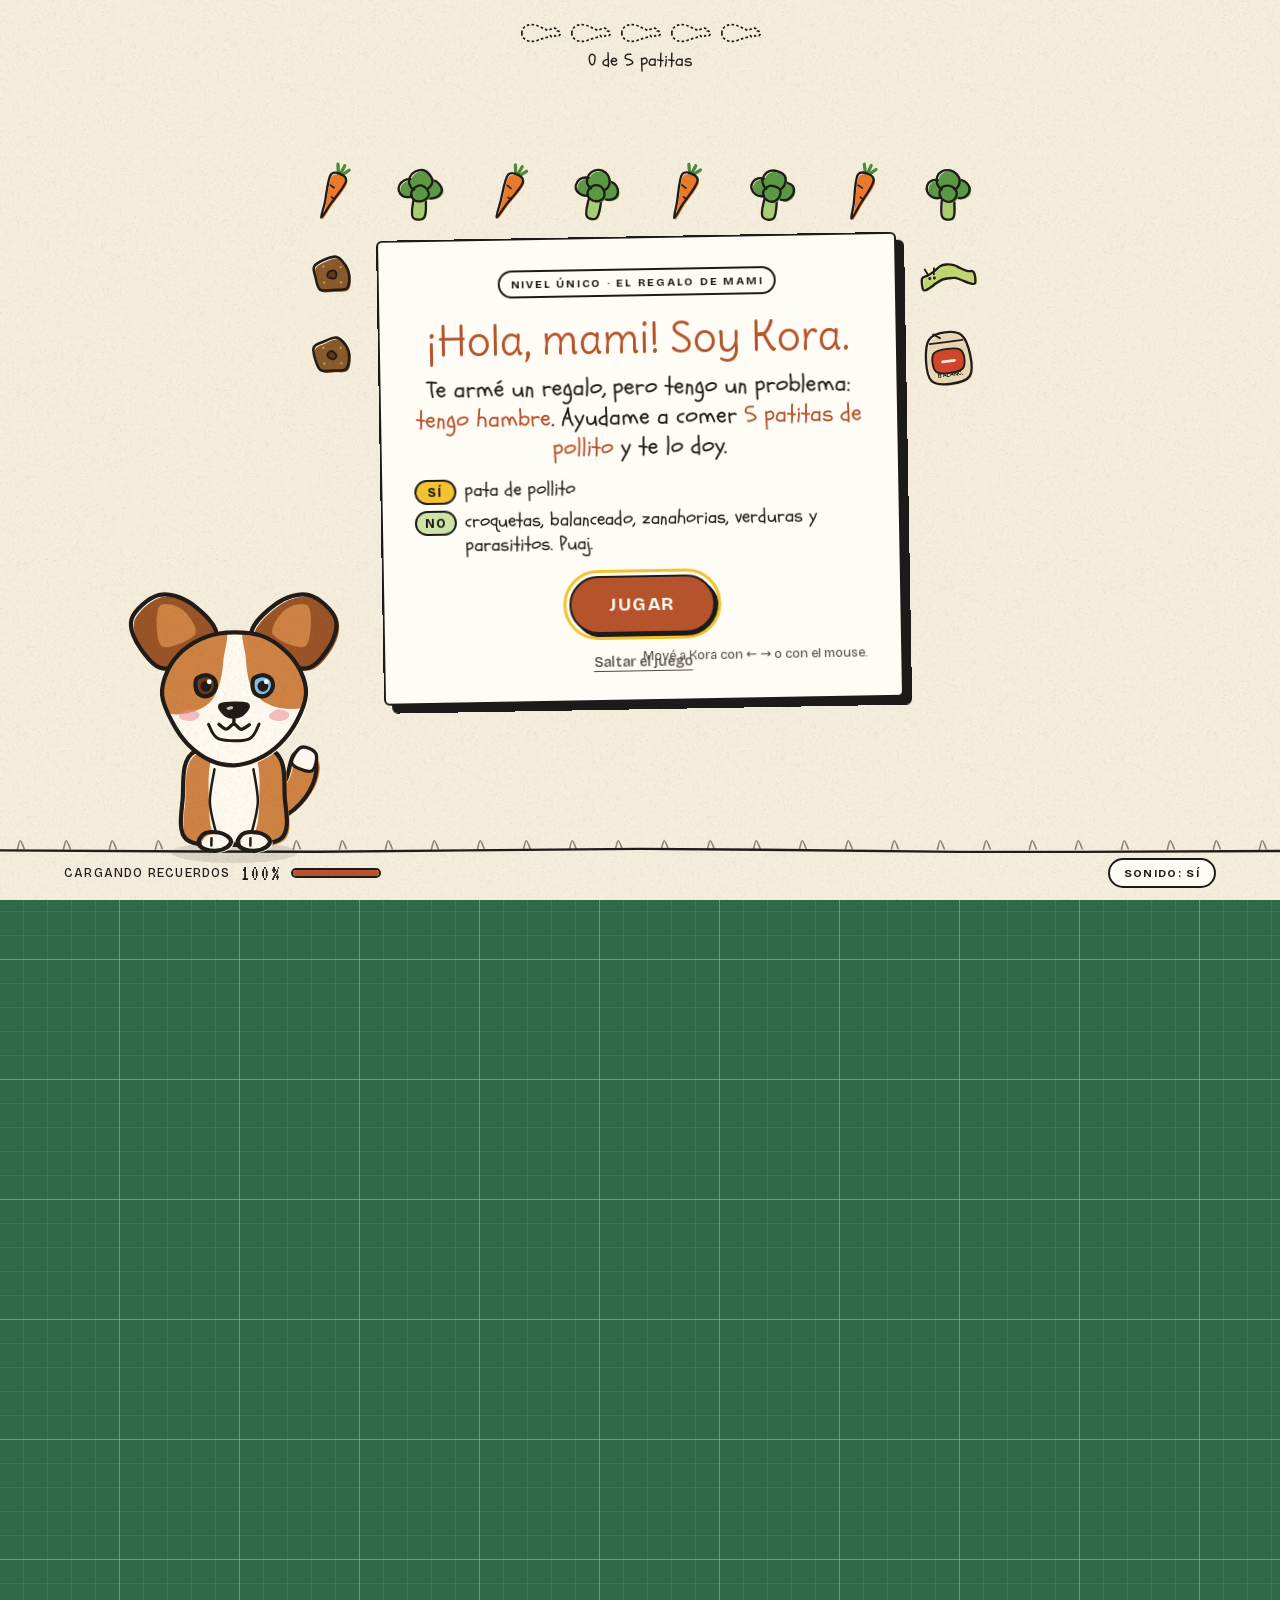
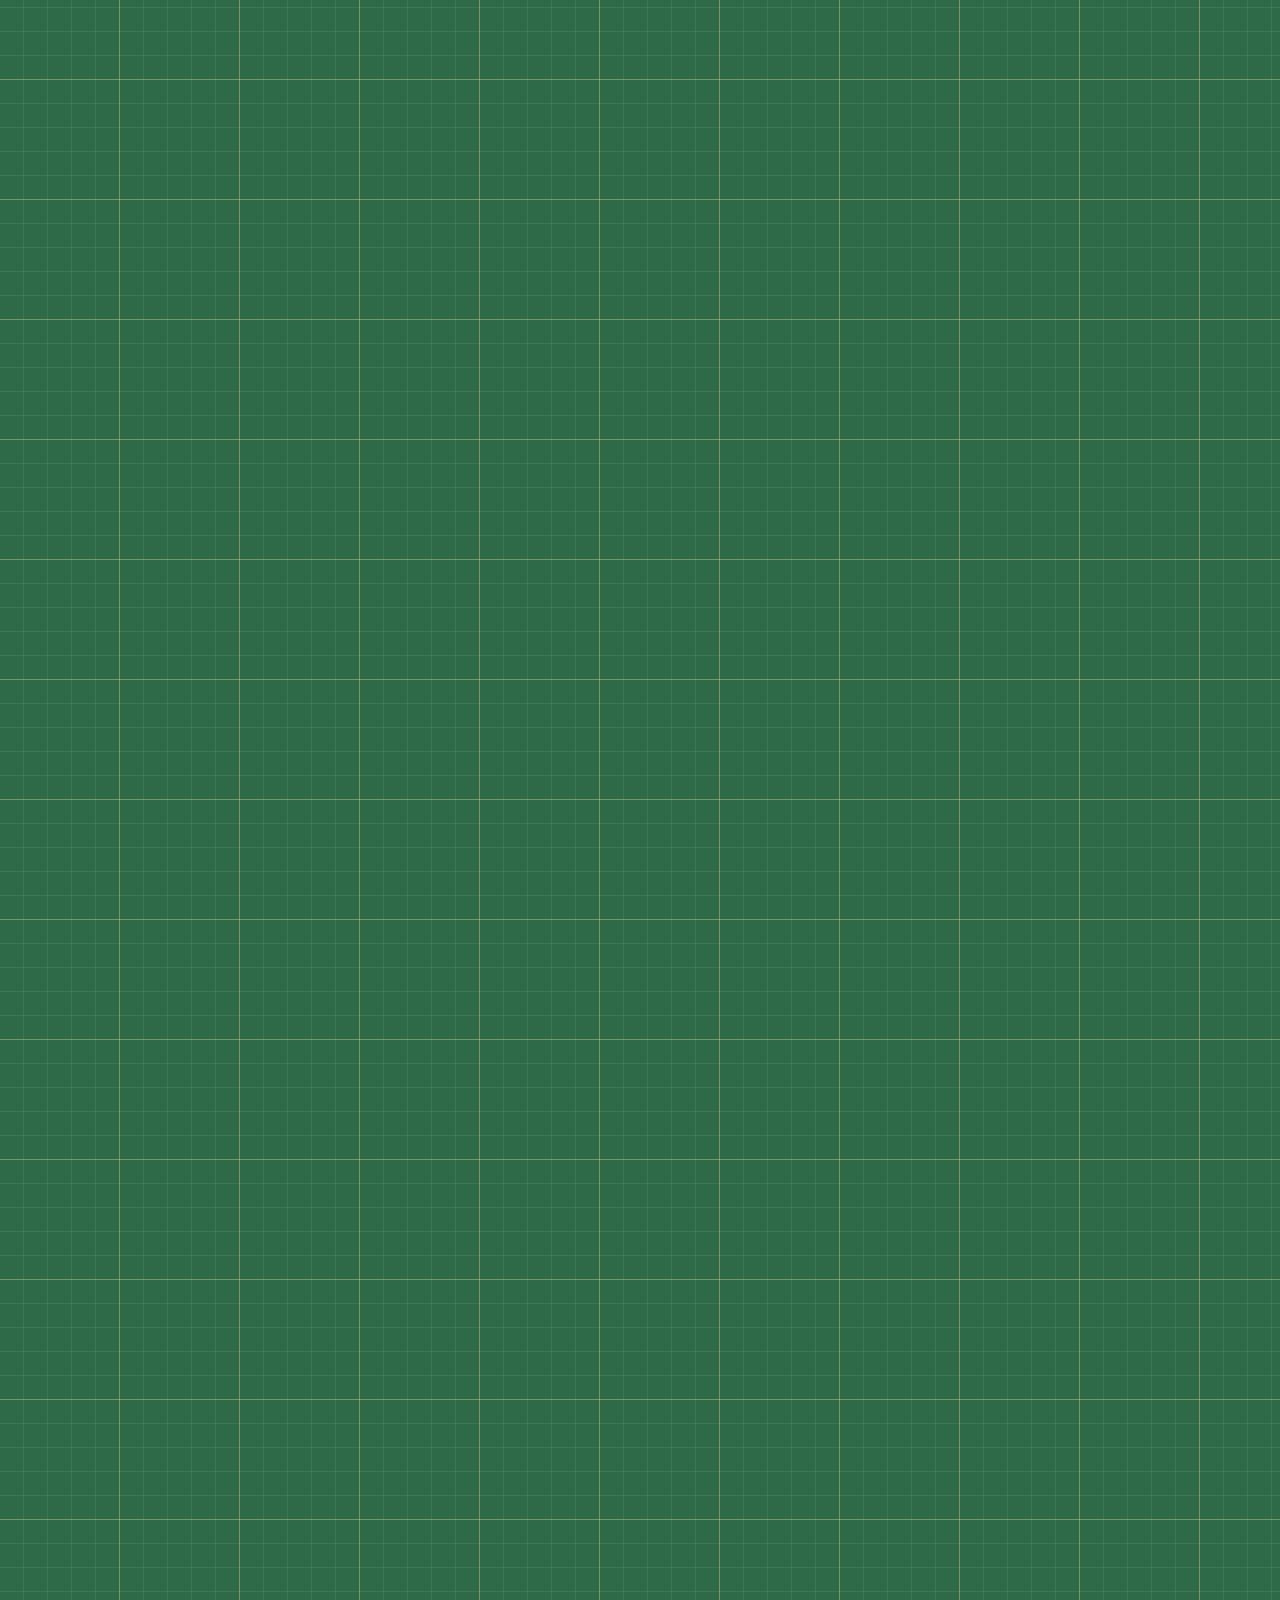
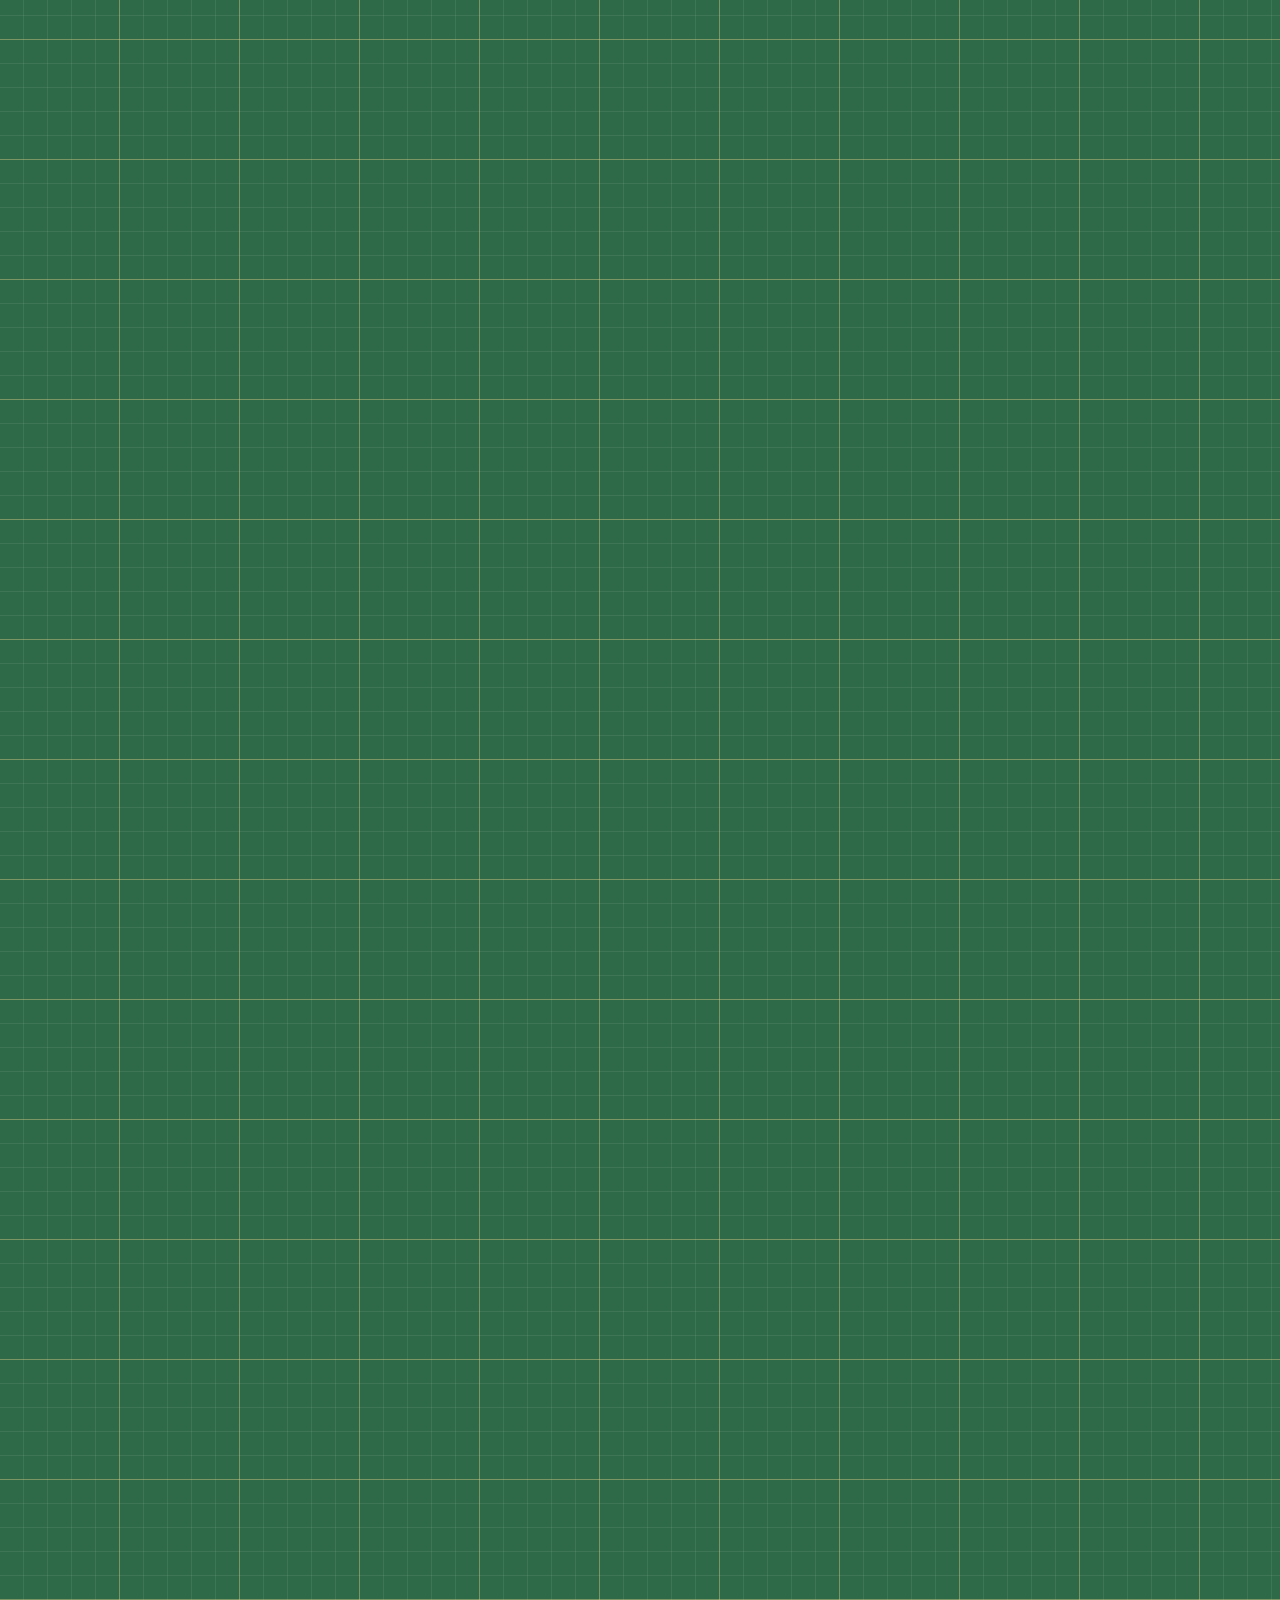
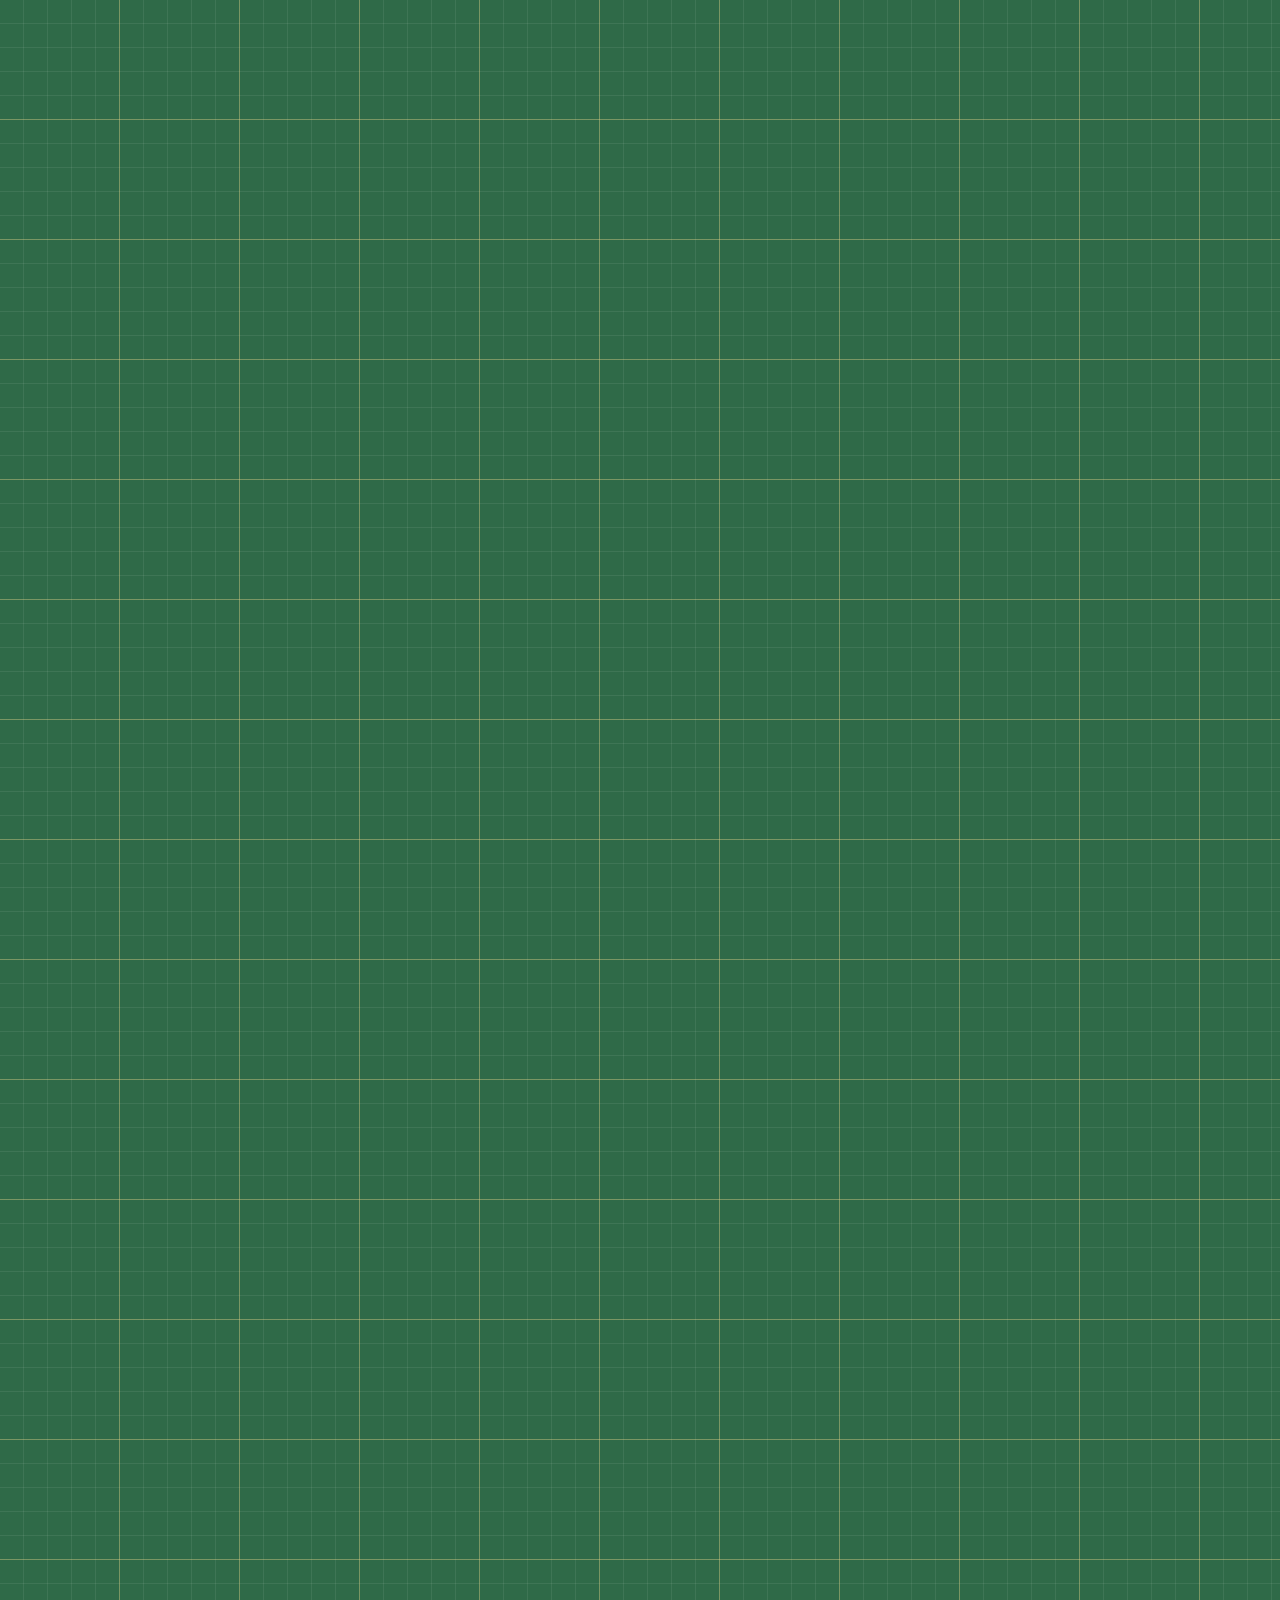
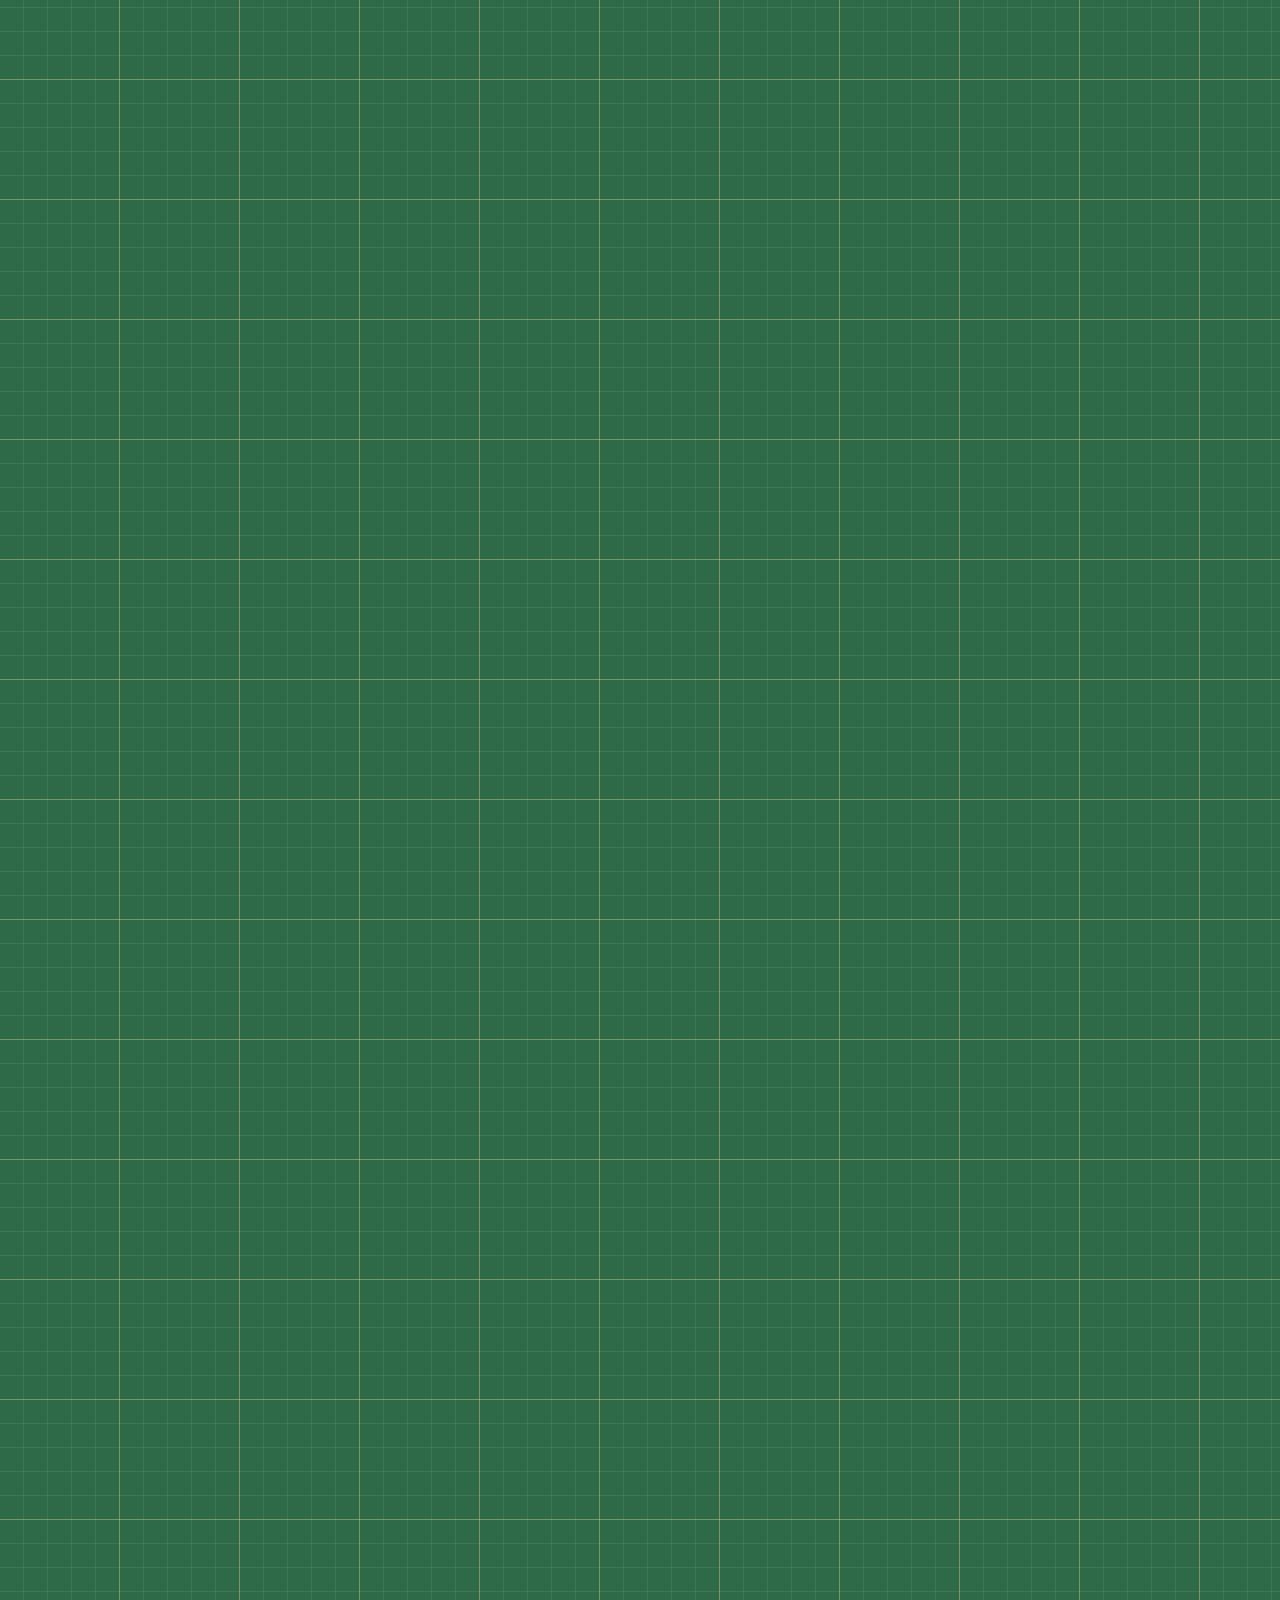
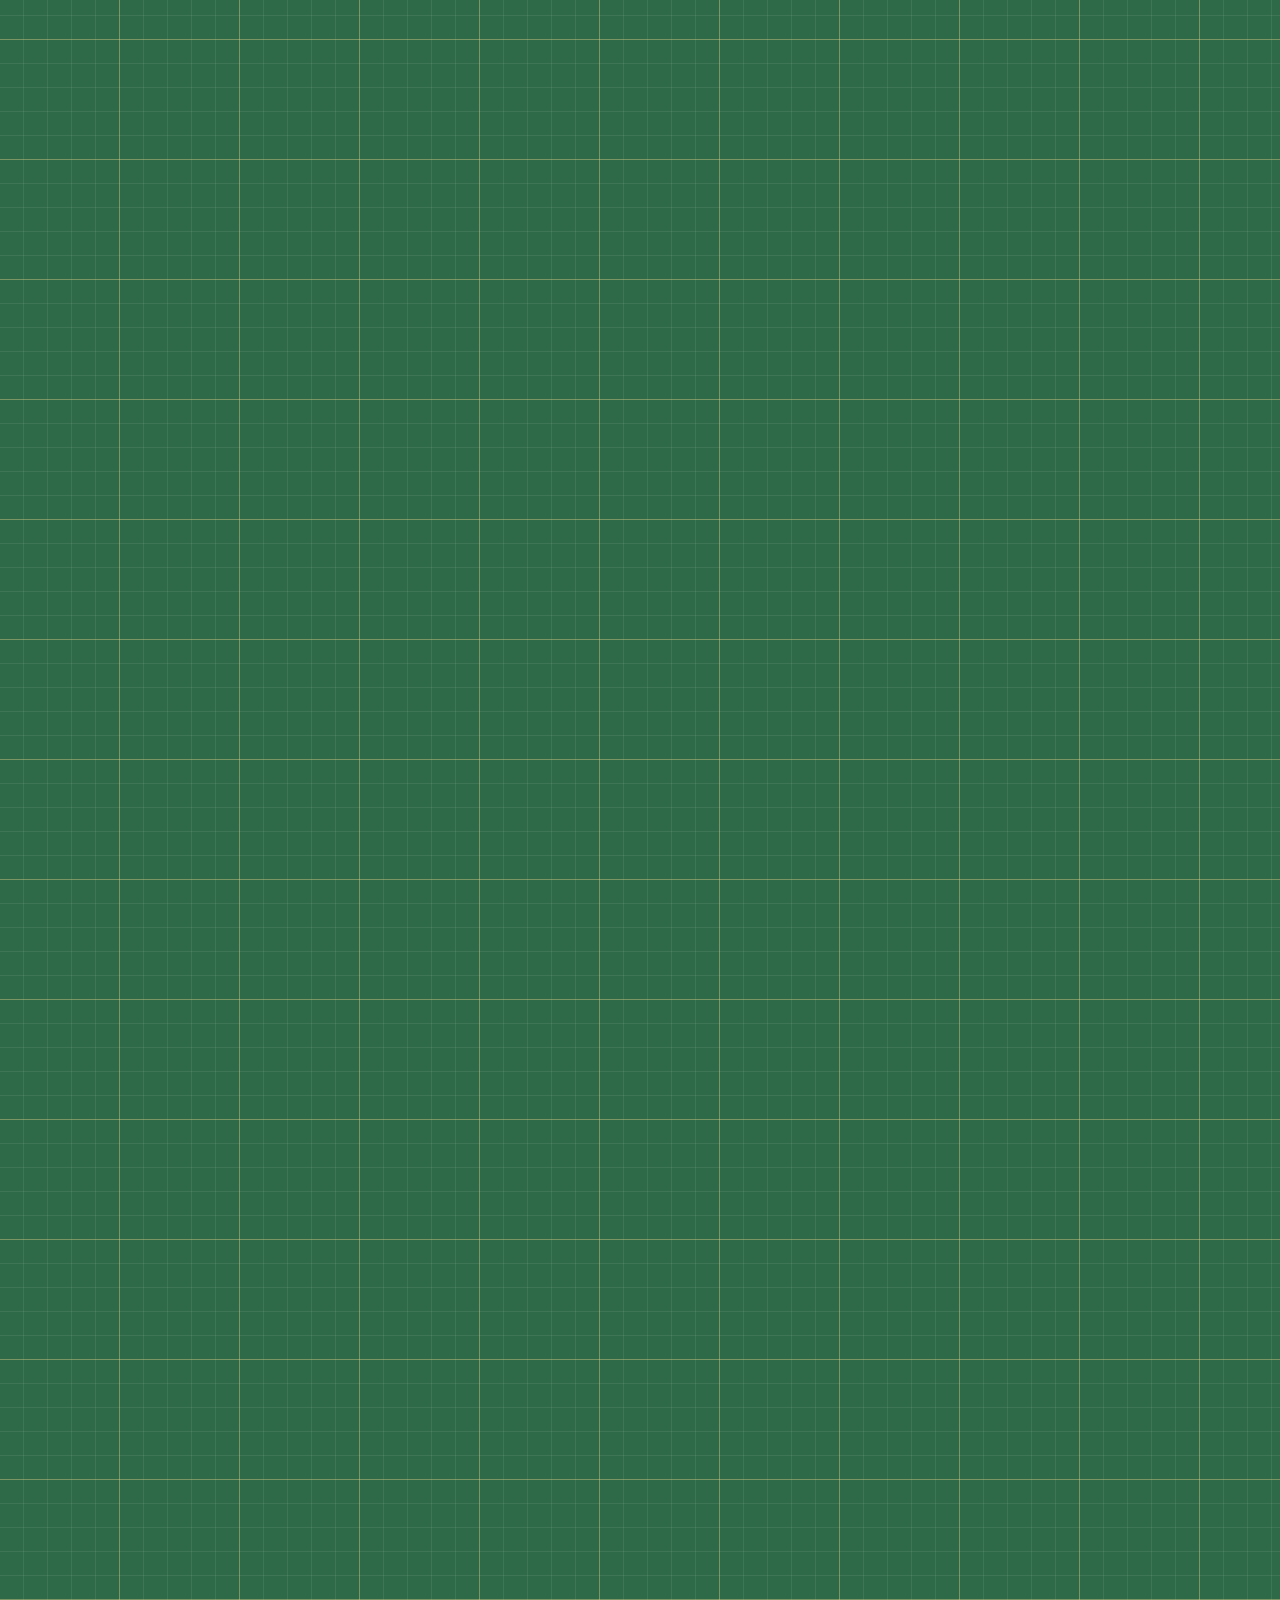
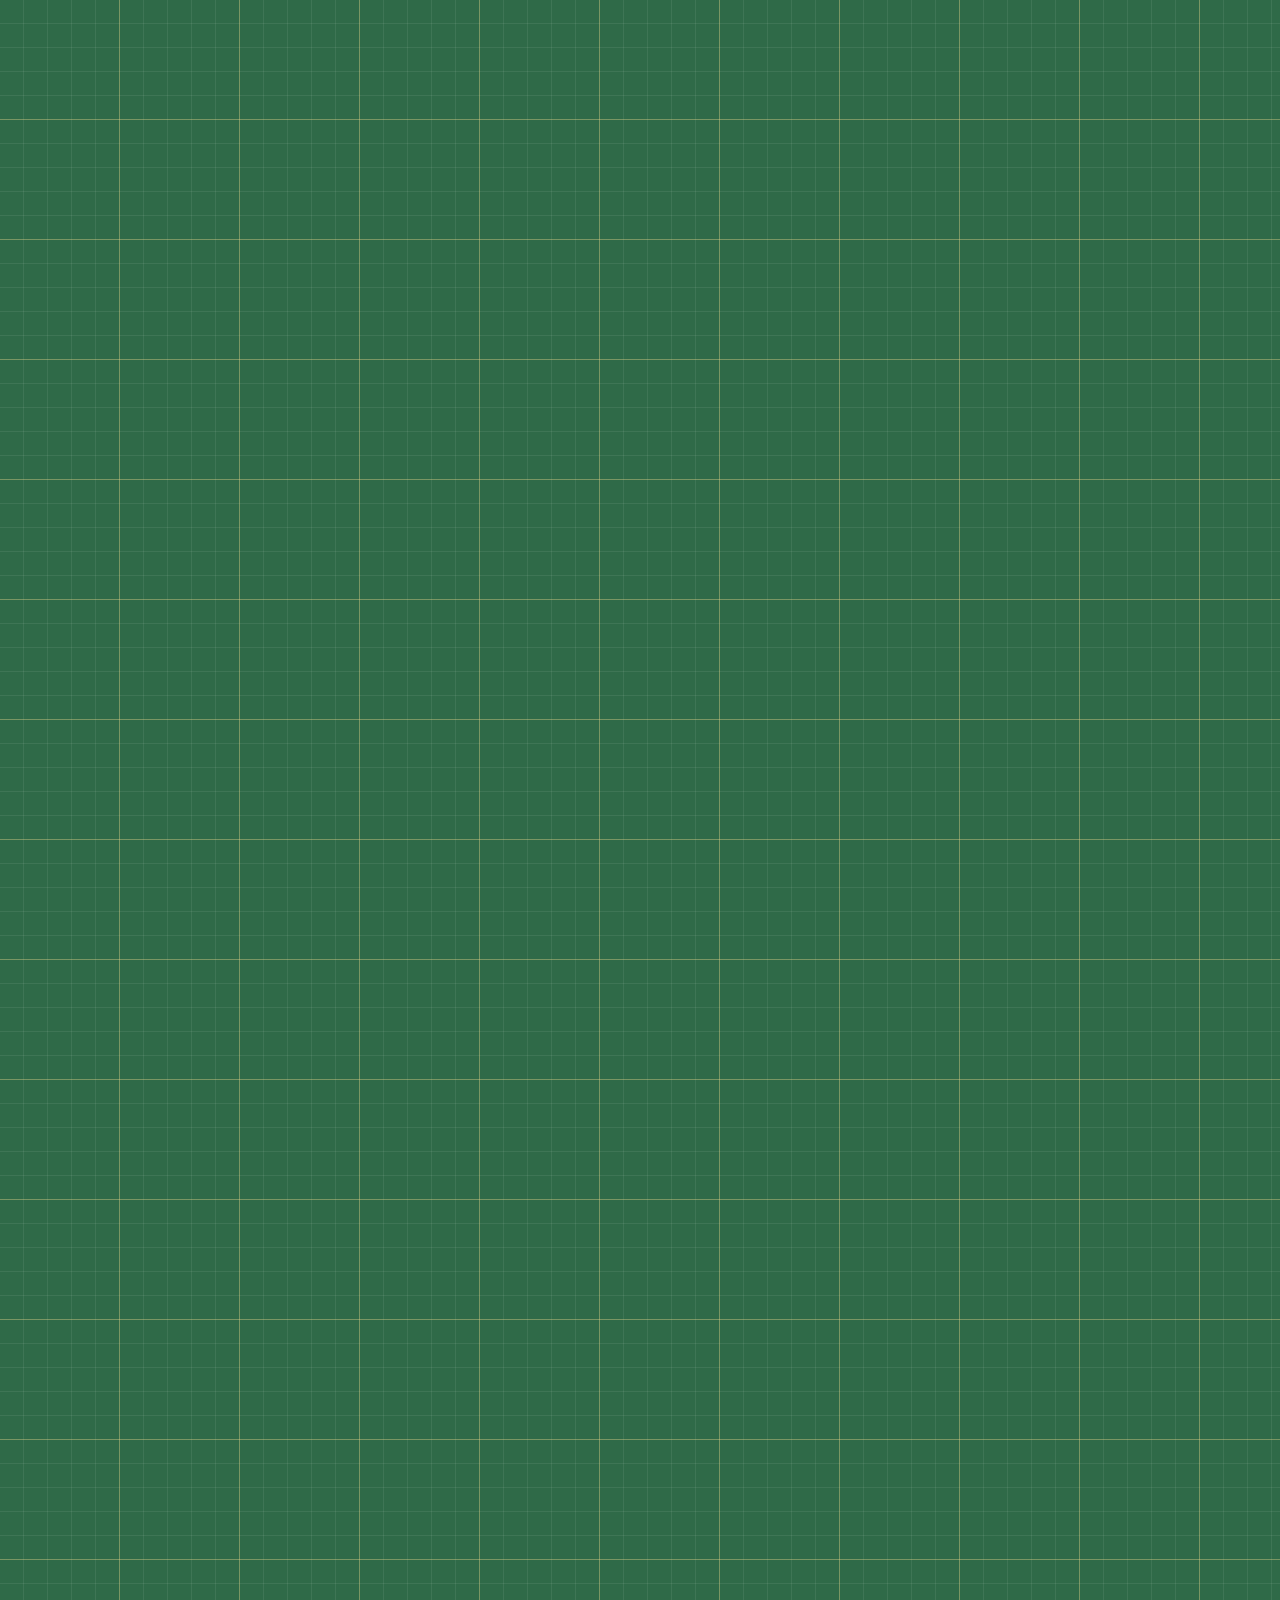
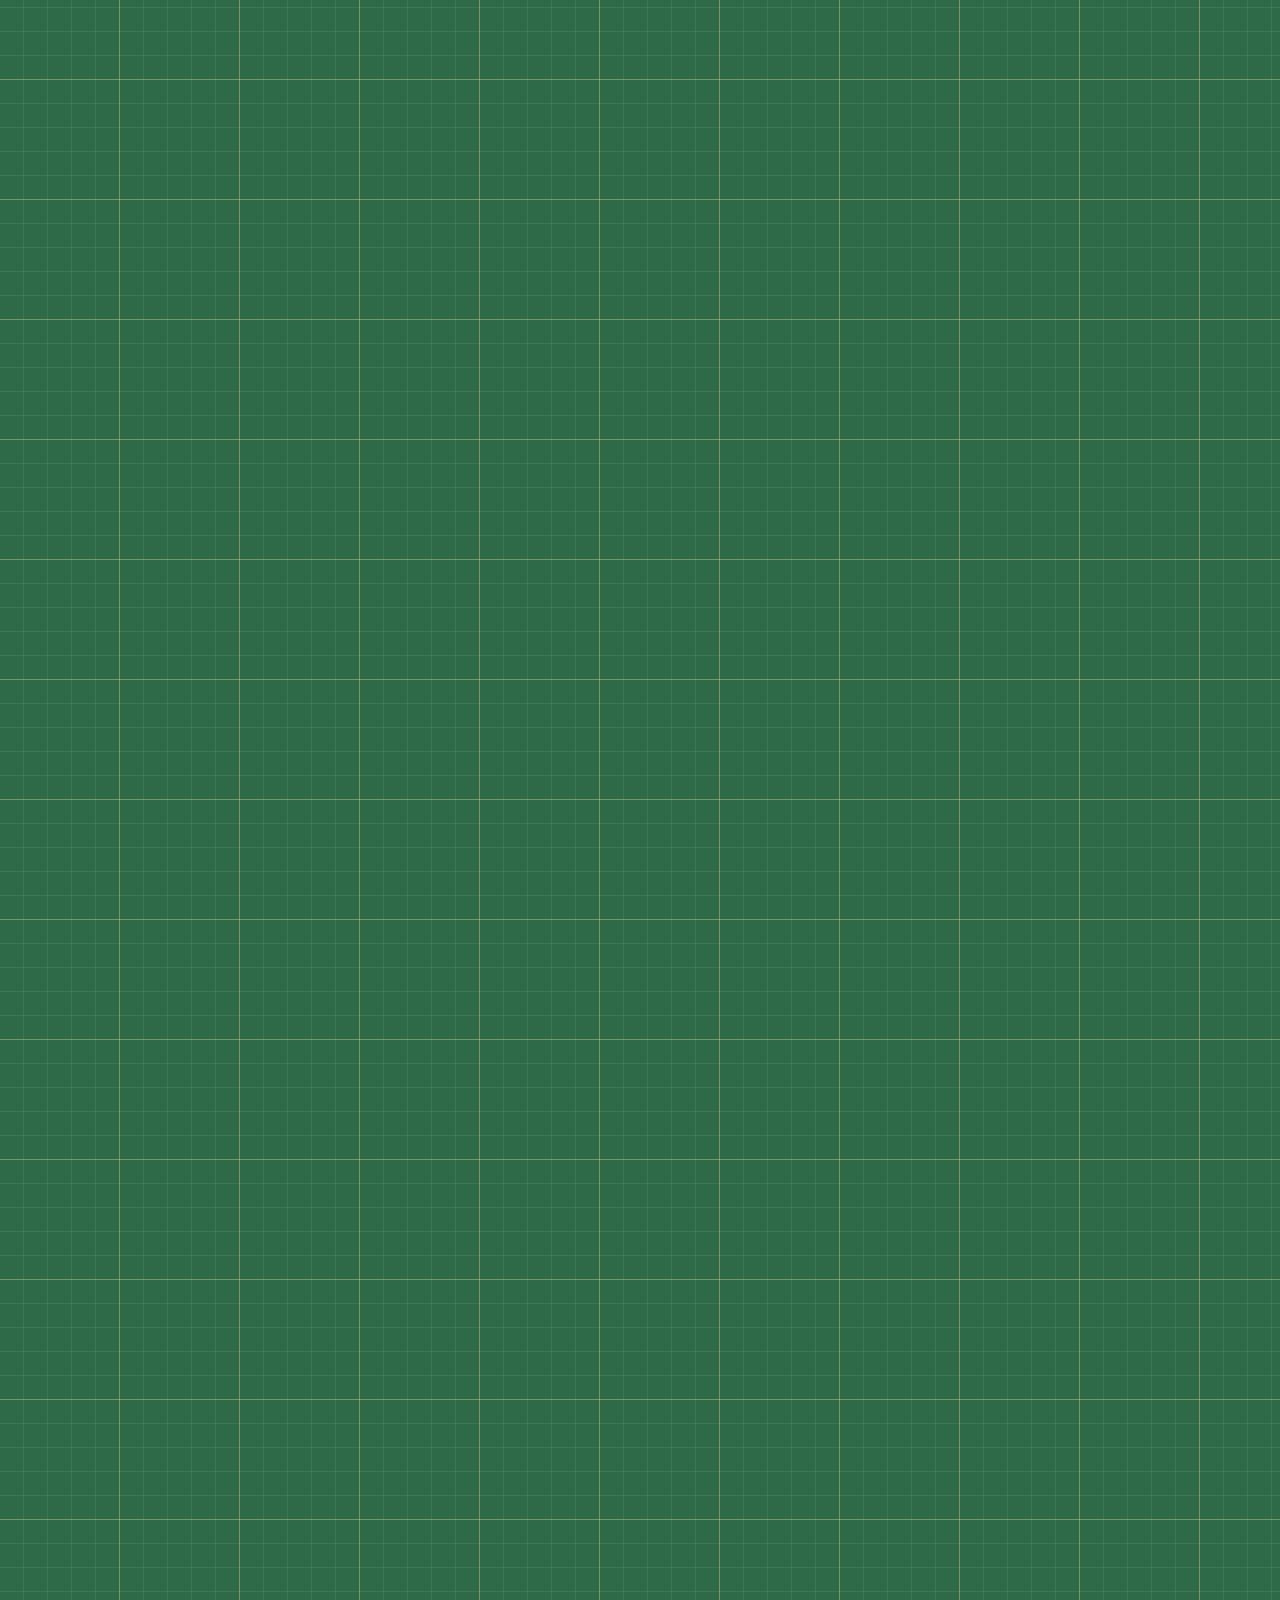
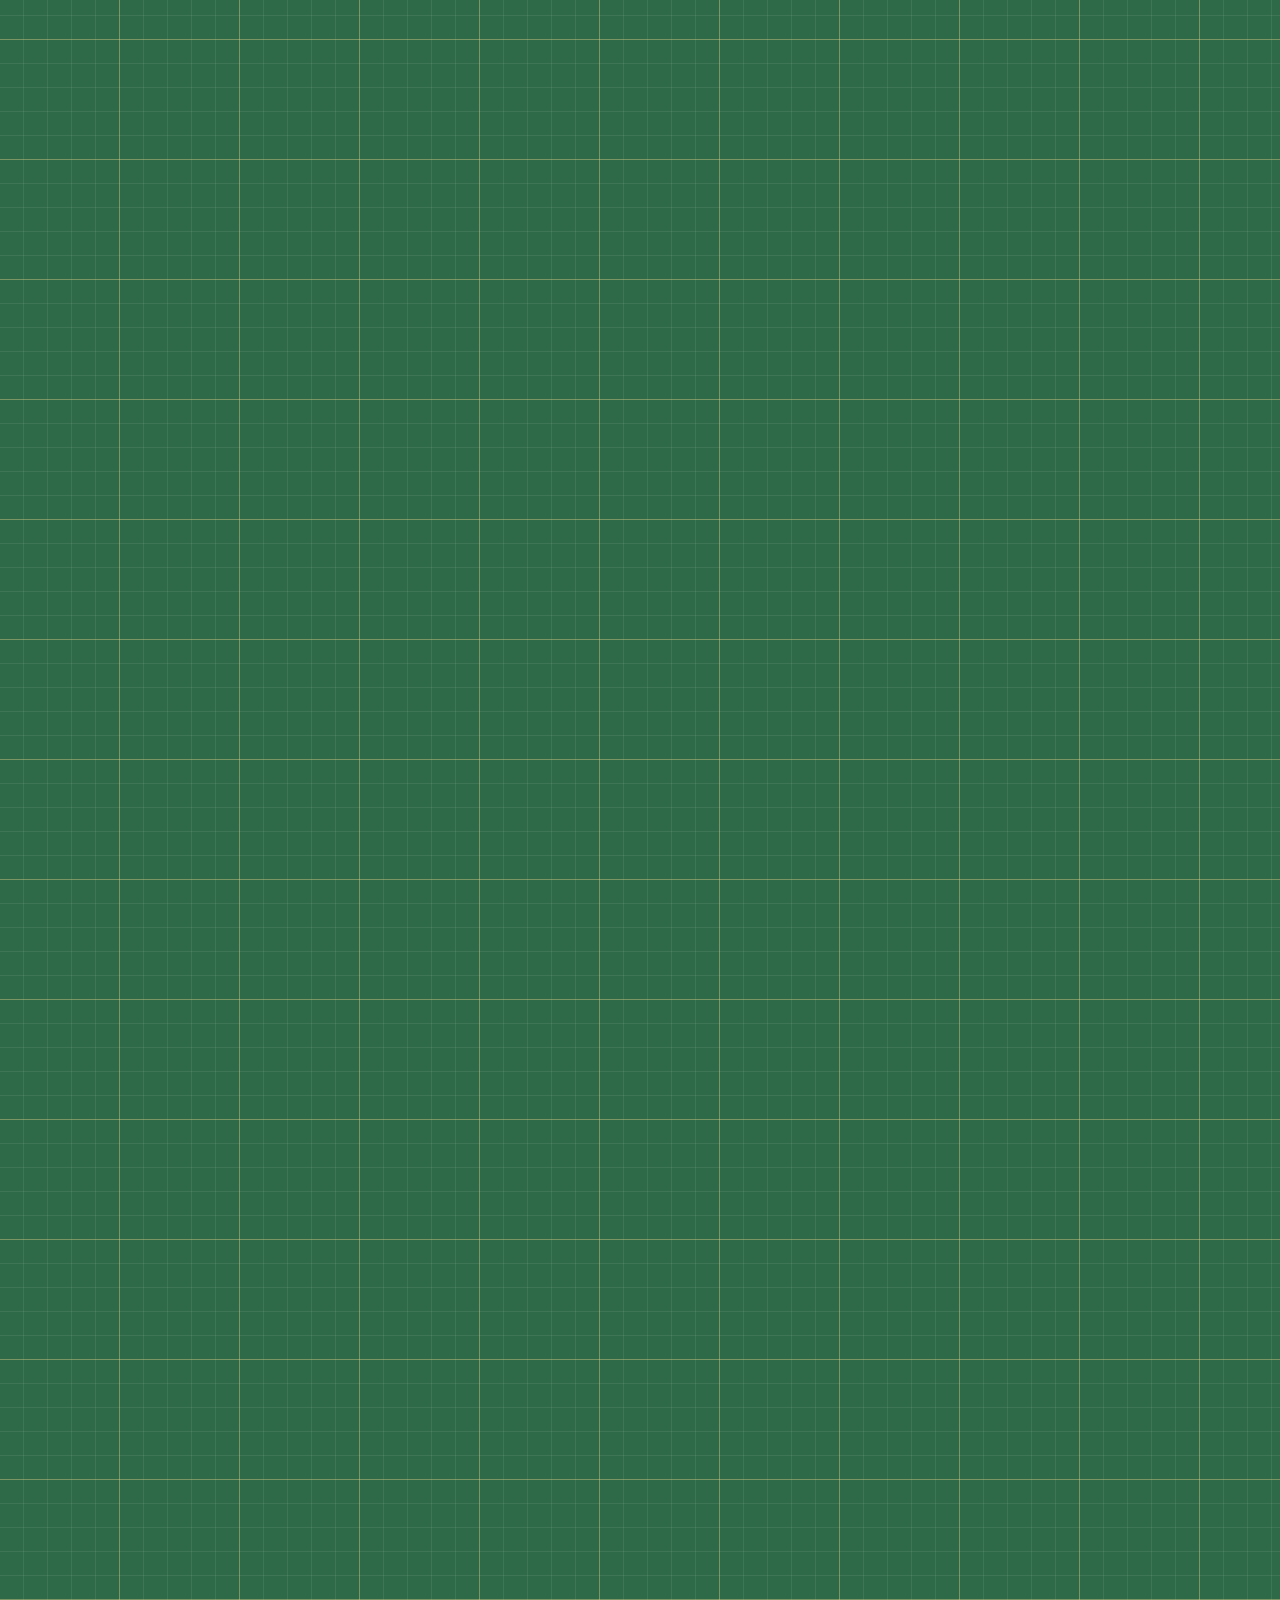
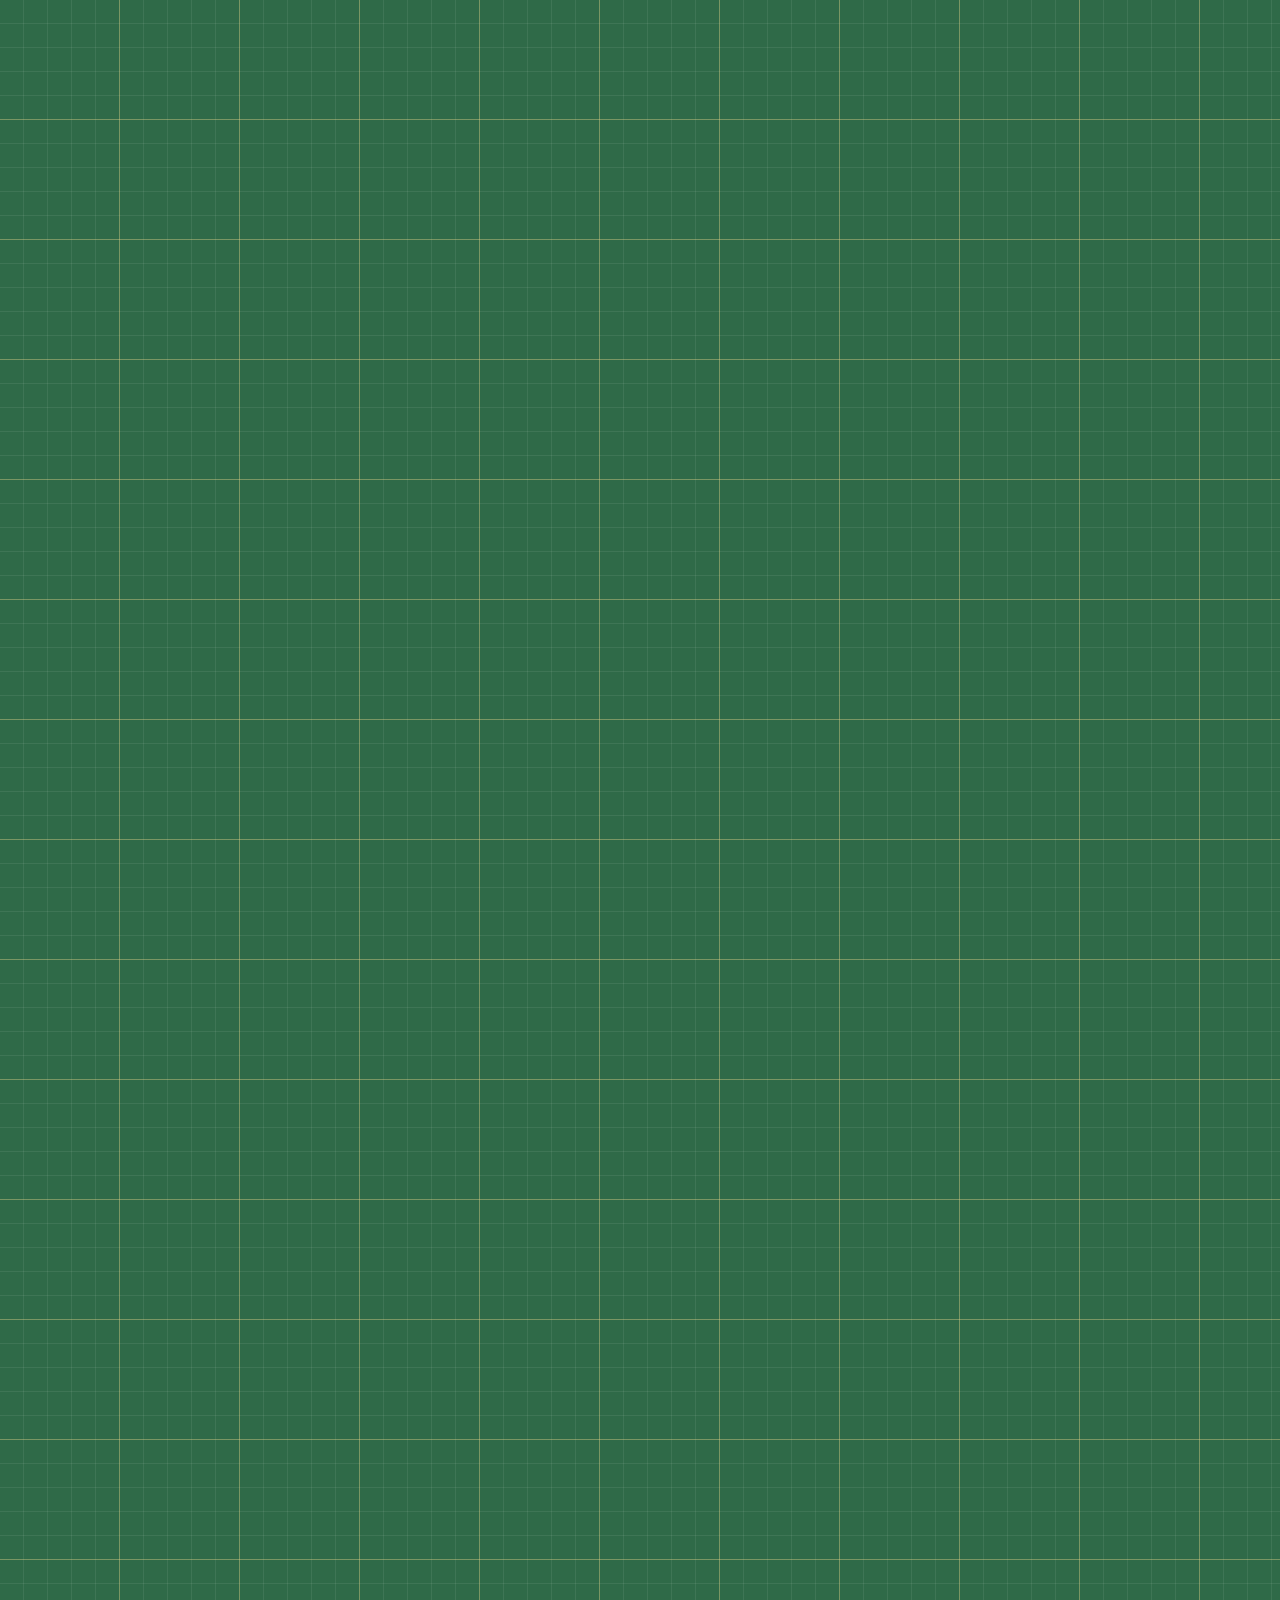
==== commit d856a121: "Adaptación completa a celular Fotos livianas con srcset (5,5 MB en celular en vez de 16), sin decodi" ====
--- a/index.html
+++ b/index.html
@@ -127,13 +127,13 @@
         </div>
         <div class="cover-photo">
           <figure class="polaroid polaroid-xl" style="--r:3deg" data-in>
-            <div class="ph"><img src="assets/img/abrazo-verde.webp" alt="Renata abraza a Kora cachorrita contra la cara; las dos miran a cámara." width="1125" height="1500" style="--pos:50% 40%"></div>
+            <div class="ph"><img src="assets/img/abrazo-verde.webp" srcset="assets/img/abrazo-verde-sm.webp 750w, assets/img/abrazo-verde.webp 1125w" sizes="(max-width: 760px) 45vw, 35vw" decoding="async" alt="Renata abraza a Kora cachorrita contra la cara; las dos miran a cámara." width="1125" height="1500" style="--pos:50% 40%"></div>
             <figcaption class="hand">mami y yo, al principio</figcaption>
             <span class="datestamp">'25 8 18</span><span class="tape tape-tl"></span><span class="tape tape-br"></span>
             <span class="lines" aria-hidden="true"></span>
             <p class="callout callout-cover" aria-hidden="true"><svg class="doodle" viewBox="0 0 120 70"><use href="#d-arrow-short"/></svg><span>¡yo, chiquitita!</span></p>
           </figure>
-          <img class="sticker cover-sticker" src="assets/img/sticker-pelota.webp" alt="Kora con su pelota de colores en la boca." width="652" height="952" data-in>
+          <img class="sticker cover-sticker" src="assets/img/sticker-pelota.webp" srcset="assets/img/sticker-pelota-sm.webp 356w, assets/img/sticker-pelota.webp 652w" sizes="(max-width: 760px) 40vw, 15vw" decoding="async" alt="Kora con su pelota de colores en la boca." width="652" height="952" data-in>
           <div class="badge" aria-hidden="true">
             <svg viewBox="0 0 200 200"><defs><path id="badge-c" d="M100 100m-72 0a72 72 0 1 1 144 0a72 72 0 1 1-144 0"/></defs><path class="badge-shape" d="M100 6l14 16 20-8 6 20 21 2-2 21 18 10-11 18 11 18-18 10 2 21-21 2-6 20-20-8-14 16-14-16-20 8-6-20-21-2 2-21-18-10 11-18-11-18 18-10-2-21 21-2 6-20 20 8Z"/><text><textPath href="#badge-c" textLength="440" lengthAdjust="spacing">APROBADO POR KORA ✱ HECHO CON PATITAS ✱</textPath></text></svg>
             <svg class="badge-ico" viewBox="0 0 60 60"><use href="#d-paw"/></svg>
@@ -150,7 +150,7 @@
       </div>
       <span class="scrap edge-l smile-sticker" style="top:12%;--r:-12deg" aria-hidden="true"><svg viewBox="0 0 60 60"><use href="#d-smile"/></svg></span>
       <svg class="scrap doodle splat" style="left:44%;top:6%;--r:10deg" viewBox="0 0 120 100" aria-hidden="true"><use href="#d-splat"/></svg>
-      <div class="scrap edge-l torn-photo" style="top:58%;--r:-6deg" aria-hidden="true"><span class="washi washi-stripes" style="top:-10px;left:28%;--r:-7deg"></span><div class="torn-b"><img src="assets/img/ventana.webp" alt="" width="844" height="1500" style="--pos:50% 40%"></div><p class="pen">mirando por la ventana<br>a ver si vuelve mami</p></div>
+      <div class="scrap edge-l torn-photo" style="top:58%;--r:-6deg" aria-hidden="true"><span class="washi washi-stripes" style="top:-10px;left:28%;--r:-7deg"></span><div class="torn-b"><img src="assets/img/ventana.webp" srcset="assets/img/ventana-sm.webp 563w, assets/img/ventana.webp 844w" sizes="(max-width: 760px) 45vw, 35vw" decoding="async" alt="" width="844" height="1500" style="--pos:50% 40%"></div><p class="pen">mirando por la ventana<br>a ver si vuelve mami</p></div>
     </section>
 
     <!-- ============ 01 Mi nombre ============ -->
@@ -194,7 +194,7 @@
       </div>
       <div class="scrap edge-l sticky m-flow" style="top:28%;--r:-5deg" aria-hidden="true"><span class="washi" style="top:-12px;left:20%;--r:4deg"></span><p class="pen">si me llamás con cualquiera de estos, <span class="circled">vengo igual</span></p></div>
       <div class="mini" style="left:46%;top:13%" aria-hidden="true"><svg class="doodle" viewBox="0 0 100 40"><use href="#d-bone-line"/></svg><p class="pen">el más largo<br>del barrio</p></div>
-      <div class="scrap edge-r stamp" style="top:52%;--r:7deg" aria-hidden="true"><img src="assets/img/lengua-pasillo.webp" alt="" width="844" height="1500" style="--pos:50% 30%"><span class="stamp-val">$ 1 pollito</span><span class="postmark"><span>KORA · 2026</span></span></div>
+      <div class="scrap edge-r stamp" style="top:52%;--r:7deg" aria-hidden="true"><img src="assets/img/lengua-pasillo.webp" srcset="assets/img/lengua-pasillo-sm.webp 563w, assets/img/lengua-pasillo.webp 844w" sizes="(max-width: 760px) 45vw, 35vw" decoding="async" loading="lazy" alt="" width="844" height="1500" style="--pos:50% 30%"><span class="stamp-val">$ 1 pollito</span><span class="postmark"><span>KORA · 2026</span></span></div>
     </section>
 
     <!-- ============ 02 Llegué ============ -->
@@ -212,7 +212,7 @@
         </figure>
         <p class="callout callout-cam" aria-hidden="true"><span>mis primeros<br><span class="circled">pasitos</span></span><svg class="doodle" viewBox="0 0 120 90"><use href="#d-loop-arrow"/></svg></p>
         <figure class="polaroid" style="--r:5deg" data-in>
-          <div class="ph"><img src="assets/img/llegada-sillon.webp" alt="Renata en el sillón con Kora cachorrita dormida en las manos." width="1125" height="1500" style="--pos:50% 62%"></div>
+          <div class="ph"><img src="assets/img/llegada-sillon.webp" srcset="assets/img/llegada-sillon-sm.webp 750w, assets/img/llegada-sillon.webp 1125w" sizes="(max-width: 760px) 45vw, 35vw" decoding="async" loading="lazy" alt="Renata en el sillón con Kora cachorrita dormida en las manos." width="1125" height="1500" style="--pos:50% 62%"></div>
           <figcaption class="hand">yo (chiquita)</figcaption><span class="datestamp">'25 8 5</span><span class="tape tape-t"></span><span class="lines" aria-hidden="true"></span>
         </figure>
         <figure class="polaroid polaroid-sm moving" style="--r:3deg" data-in>
@@ -220,13 +220,13 @@
           <figcaption class="hand">mi primera manta</figcaption><span class="datestamp">'25 8 6</span><span class="tape tape-t"></span>
         </figure>
         <figure class="polaroid polaroid-sm" style="--r:-2deg" data-in>
-          <div class="ph"><img src="assets/img/llegada-manta.webp" alt="Kora cachorrita dormida en una manta, con una mano rascándole la panza." width="1125" height="1500"></div>
+          <div class="ph"><img src="assets/img/llegada-manta.webp" srcset="assets/img/llegada-manta-sm.webp 750w, assets/img/llegada-manta.webp 1125w" sizes="(max-width: 760px) 45vw, 35vw" decoding="async" loading="lazy" alt="Kora cachorrita dormida en una manta, con una mano rascándole la panza." width="1125" height="1500"></div>
           <figcaption class="hand">panza arriba desde el día uno</figcaption><span class="datestamp">'25 8 7</span><span class="tape tape-t"></span>
         </figure>
         <svg class="doodle arrival-heart" viewBox="0 0 60 56" aria-hidden="true"><use href="#d-heart"/></svg>
       </div>
       <div class="scrap edge-r vellum-scrap torn-b" style="top:6%;--r:4deg" aria-hidden="true"><span class="washi washi-blue" style="top:-10px;left:24%;--r:-8deg"></span><p class="pen big">día 1</p><p class="pen">05 · 08 · 2025<br>llegué a casa</p></div>
-      <div class="scrap edge-l torn-photo" style="top:68%;--r:5deg" aria-hidden="true"><span class="washi washi-blue" style="top:-10px;left:28%;--r:-7deg"></span><div class="torn-b"><img src="assets/img/living.webp" alt="" width="1125" height="1500" style="--pos:50% 50%"></div><p class="pen">explorando la casa<br>nueva</p></div>
+      <div class="scrap edge-l torn-photo" style="top:68%;--r:5deg" aria-hidden="true"><span class="washi washi-blue" style="top:-10px;left:28%;--r:-7deg"></span><div class="torn-b"><img src="assets/img/living.webp" srcset="assets/img/living-sm.webp 750w, assets/img/living.webp 1125w" sizes="(max-width: 760px) 45vw, 35vw" decoding="async" loading="lazy" alt="" width="1125" height="1500" style="--pos:50% 50%"></div><p class="pen">explorando la casa<br>nueva</p></div>
     </section>
 
     <!-- ============ 03 Primeras veces ============ -->
@@ -260,16 +260,16 @@
         <span class="tv-legs" aria-hidden="true"></span>
       </div>
       <div class="firsts-wall">
-        <figure class="polaroid polaroid-sm" style="--r:-5deg" data-in><div class="ph"><img src="assets/img/primer-vete.webp" alt="Kora cachorrita sentada en la camilla del veterinario." width="1125" height="1500" style="--pos:50% 60%"></div><figcaption class="hand">mi primera vez en la vete</figcaption><span class="datestamp">'25 8 7</span><span class="tape tape-t"></span></figure>
-        <figure class="polaroid polaroid-sm" style="--r:4deg" data-in><div class="ph"><img src="assets/img/bajo-la-silla.webp" alt="Kora cachorrita dormida debajo de una silla de madera." width="1125" height="1500" style="--pos:60% 70%"></div><figcaption class="hand">mi primer escondite</figcaption><span class="datestamp">'25 8 11</span><span class="tape tape-t"></span></figure>
-        <figure class="polaroid polaroid-sm" style="--r:-3deg" data-in><div class="ph"><img src="assets/img/auto-1.webp" alt="Kora cachorrita en la falda de Renata, en el auto." width="844" height="1500" style="--pos:50% 60%"></div><figcaption class="hand">mi primer viaje (en la simboleta)</figcaption><span class="datestamp">'25 8 28</span><span class="tape tape-t"></span></figure>
-        <figure class="polaroid polaroid-sm" style="--r:6deg" data-in><div class="ph"><img src="assets/img/sol-piso.webp" alt="Kora cachorrita sentada en un rayo de sol sobre el piso de madera." width="1125" height="1500" style="--pos:50% 60%"></div><figcaption class="hand">mi primer rayito de sol</figcaption><span class="datestamp">'25 8 29</span><span class="tape tape-t"></span></figure>
-        <figure class="polaroid polaroid-sm" style="--r:-4deg" data-in><div class="ph"><img src="assets/img/juguete-boca.webp" alt="Kora cachorrita con un juguete en la boca, en brazos." width="1500" height="1125"></div><figcaption class="hand">mi primer juguete favorito</figcaption><span class="datestamp">'25 9 7</span><span class="tape tape-t"></span></figure>
-        <figure class="polaroid polaroid-sm" style="--r:3deg" data-in><div class="ph"><img src="assets/img/siesta-cama.webp" alt="Kora cachorrita dormida sobre un acolchado." width="1125" height="1500" style="--pos:50% 65%"></div><figcaption class="hand">mi primera siesta en la cama grande</figcaption><span class="datestamp">'25 8 23</span><span class="tape tape-t"></span></figure>
+        <figure class="polaroid polaroid-sm" style="--r:-5deg" data-in><div class="ph"><img src="assets/img/primer-vete.webp" srcset="assets/img/primer-vete-sm.webp 750w, assets/img/primer-vete.webp 1125w" sizes="(max-width: 760px) 45vw, 35vw" decoding="async" loading="lazy" alt="Kora cachorrita sentada en la camilla del veterinario." width="1125" height="1500" style="--pos:50% 60%"></div><figcaption class="hand">mi primera vez en la vete</figcaption><span class="datestamp">'25 8 7</span><span class="tape tape-t"></span></figure>
+        <figure class="polaroid polaroid-sm" style="--r:4deg" data-in><div class="ph"><img src="assets/img/bajo-la-silla.webp" srcset="assets/img/bajo-la-silla-sm.webp 750w, assets/img/bajo-la-silla.webp 1125w" sizes="(max-width: 760px) 45vw, 35vw" decoding="async" loading="lazy" alt="Kora cachorrita dormida debajo de una silla de madera." width="1125" height="1500" style="--pos:60% 70%"></div><figcaption class="hand">mi primer escondite</figcaption><span class="datestamp">'25 8 11</span><span class="tape tape-t"></span></figure>
+        <figure class="polaroid polaroid-sm" style="--r:-3deg" data-in><div class="ph"><img src="assets/img/auto-1.webp" srcset="assets/img/auto-1-sm.webp 563w, assets/img/auto-1.webp 844w" sizes="(max-width: 760px) 45vw, 35vw" decoding="async" loading="lazy" alt="Kora cachorrita en la falda de Renata, en el auto." width="844" height="1500" style="--pos:50% 60%"></div><figcaption class="hand">mi primer viaje (en la simboleta)</figcaption><span class="datestamp">'25 8 28</span><span class="tape tape-t"></span></figure>
+        <figure class="polaroid polaroid-sm" style="--r:6deg" data-in><div class="ph"><img src="assets/img/sol-piso.webp" srcset="assets/img/sol-piso-sm.webp 750w, assets/img/sol-piso.webp 1125w" sizes="(max-width: 760px) 45vw, 35vw" decoding="async" loading="lazy" alt="Kora cachorrita sentada en un rayo de sol sobre el piso de madera." width="1125" height="1500" style="--pos:50% 60%"></div><figcaption class="hand">mi primer rayito de sol</figcaption><span class="datestamp">'25 8 29</span><span class="tape tape-t"></span></figure>
+        <figure class="polaroid polaroid-sm" style="--r:-4deg" data-in><div class="ph"><img src="assets/img/juguete-boca.webp" srcset="assets/img/juguete-boca-sm.webp 1000w, assets/img/juguete-boca.webp 1500w" sizes="(max-width: 760px) 45vw, 35vw" decoding="async" loading="lazy" alt="Kora cachorrita con un juguete en la boca, en brazos." width="1500" height="1125"></div><figcaption class="hand">mi primer juguete favorito</figcaption><span class="datestamp">'25 9 7</span><span class="tape tape-t"></span></figure>
+        <figure class="polaroid polaroid-sm" style="--r:3deg" data-in><div class="ph"><img src="assets/img/siesta-cama.webp" srcset="assets/img/siesta-cama-sm.webp 750w, assets/img/siesta-cama.webp 1125w" sizes="(max-width: 760px) 45vw, 35vw" decoding="async" loading="lazy" alt="Kora cachorrita dormida sobre un acolchado." width="1125" height="1500" style="--pos:50% 65%"></div><figcaption class="hand">mi primera siesta en la cama grande</figcaption><span class="datestamp">'25 8 23</span><span class="tape tape-t"></span></figure>
       </div>
       <div class="scrap edge-l sticky sticky-blue m-flow" style="top:58%;--r:6deg" aria-hidden="true"><span class="washi washi-stripes" style="top:-12px;left:22%;--r:-4deg"></span><p class="pen">el canal 2 es el mejor<br>(yo contra la escoba)</p></div>
       <div class="mini" style="right:6%;bottom:4%" aria-hidden="true"><svg class="doodle" viewBox="0 0 60 60"><use href="#d-ball"/></svg><p class="pen">mi pelota<br>(no se toca)</p></div>
-      <div class="scrap edge-r stamp" style="top:10%;--r:-6deg" aria-hidden="true"><img src="assets/img/cama-patas.webp" alt="" width="1125" height="1500" style="--pos:50% 50%"><span class="stamp-val">$ 1 pollito</span><span class="postmark"><span>PRIMERA VEZ</span></span></div>
+      <div class="scrap edge-r stamp" style="top:10%;--r:-6deg" aria-hidden="true"><img src="assets/img/cama-patas.webp" srcset="assets/img/cama-patas-sm.webp 750w, assets/img/cama-patas.webp 1125w" sizes="(max-width: 760px) 45vw, 35vw" decoding="async" loading="lazy" alt="" width="1125" height="1500" style="--pos:50% 50%"><span class="stamp-val">$ 1 pollito</span><span class="postmark"><span>PRIMERA VEZ</span></span></div>
     </section>
 
     <!-- ============ 04 Pollito ============ -->
@@ -305,31 +305,31 @@
           <li class="no" style="--v:0%"><span>Parasititos</span><i></i><b>0%</b></li>
           <li class="no" style="--v:0%"><span>Que mami se vaya (aunque sea al súper)</span><i></i><b>0%</b></li>
         </ul>
-        <img class="sticker ranking-sticker" src="assets/img/sticker-pasto-lengua.webp" alt="" width="808" height="952">
+        <img class="sticker ranking-sticker" src="assets/img/sticker-pasto-lengua.webp" srcset="assets/img/sticker-pasto-lengua-sm.webp 441w, assets/img/sticker-pasto-lengua.webp 808w" sizes="(max-width: 760px) 40vw, 15vw" decoding="async" loading="lazy" alt="" width="808" height="952">
       </div>
       <div class="scrap edge-r ticket m-flow" style="top:12%;--r:4deg" aria-hidden="true">
         <span class="washi" style="top:-12px;left:28%;--r:5deg"></span>
         <p class="t-head">POLLERÍA DE MAMI</p><p class="t-row"><span>1 pata de pollito</span><span>10/10</span></p><p class="t-row"><span>1 pata más</span><span>10/10</span></p><p class="t-row"><span>croquetas</span><span>0</span></p><p class="t-total"><span>TOTAL</span><span>felicidad</span></p><p class="t-foot">¡gracias, vuelva pronto!</p>
       </div>
       <svg class="scrap doodle splat" style="left:40%;bottom:6%;--r:-20deg" viewBox="0 0 120 100" aria-hidden="true"><use href="#d-splat"/></svg>
-      <div class="scrap edge-l torn-photo" style="top:56%;--r:-5deg" aria-hidden="true"><span class="washi washi-dots" style="top:-10px;left:28%;--r:-7deg"></span><div class="torn-b"><img src="assets/img/cocina-horno.webp" alt="" width="1125" height="1500" style="--pos:50% 50%"></div><p class="pen">¿eso es pollito?</p></div>
+      <div class="scrap edge-l torn-photo" style="top:56%;--r:-5deg" aria-hidden="true"><span class="washi washi-dots" style="top:-10px;left:28%;--r:-7deg"></span><div class="torn-b"><img src="assets/img/cocina-horno.webp" srcset="assets/img/cocina-horno-sm.webp 750w, assets/img/cocina-horno.webp 1125w" sizes="(max-width: 760px) 45vw, 35vw" decoding="async" loading="lazy" alt="" width="1125" height="1500" style="--pos:50% 50%"></div><p class="pen">¿eso es pollito?</p></div>
     </section>
 
     <!-- ============ 05 El mar ============ -->
     <!-- ============ 05 El mar ============ -->
     <section id="mar" class="scene sheet poster sea" data-chapter="El mar">
-      <img class="poster-bg" src="assets/img/poster-mar.webp" alt="" width="2000" height="1387">
+      <img class="poster-bg" src="assets/img/poster-mar.webp" srcset="assets/img/poster-mar-sm.webp 1100w, assets/img/poster-mar.webp 2000w" sizes="(max-width: 760px) 90vw, 1240px" decoding="async" loading="lazy" alt="" width="2000" height="1387">
       <p class="poster-top" data-in>Es un charco gigante que hace ruido y se mueve solo.</p>
       <div class="vellum projector-room" data-in>
         <figure class="slide-view">
-          <img id="slide-img" src="assets/img/playa-sentada.webp" alt="Kora sentada en la arena, de espaldas, mirando el mar." width="1125" height="1500">
+          <img id="slide-img" src="assets/img/playa-sentada.webp" srcset="assets/img/playa-sentada-sm.webp 750w, assets/img/playa-sentada.webp 1125w" sizes="(max-width: 760px) 45vw, 35vw" decoding="async" loading="lazy" alt="Kora sentada en la arena, de espaldas, mirando el mar." width="1125" height="1500">
           <figcaption id="slide-cap" class="hand">vigilando el mar</figcaption>
         </figure>
         <h2 class="display">La primera vez<em>que vi el mar.</em></h2>
         <div class="tray" role="group" aria-label="Fotos de la playa">
-          <button type="button" class="mount is-on" aria-pressed="true" data-src="assets/img/playa-sentada.webp" data-cap="vigilando el mar" data-alt="Kora sentada en la arena, de espaldas, mirando el mar."><img src="assets/img/playa-sentada.webp" alt="" width="1125" height="1500"></button>
-          <button type="button" class="mount" aria-pressed="false" data-src="assets/img/playa-orilla.webp" data-cap="llegando" data-alt="Kora en la orilla del mar al amanecer, con la correa."><img src="assets/img/playa-orilla.webp" alt="" width="1125" height="1500"></button>
-          <button type="button" class="mount" aria-pressed="false" data-src="assets/img/playa-mama.webp" data-cap="mami en el agua (yo cuidando)" data-alt="Kora sentada en la arena mira a Renata, que está en la orilla del mar."><img src="assets/img/playa-mama.webp" alt="" width="1125" height="1500"></button>
+          <button type="button" class="mount is-on" aria-pressed="true" data-src="assets/img/playa-sentada.webp" data-cap="vigilando el mar" data-alt="Kora sentada en la arena, de espaldas, mirando el mar."><img src="assets/img/playa-sentada.webp" srcset="assets/img/playa-sentada-sm.webp 750w, assets/img/playa-sentada.webp 1125w" sizes="(max-width: 760px) 45vw, 35vw" decoding="async" loading="lazy" alt="" width="1125" height="1500"></button>
+          <button type="button" class="mount" aria-pressed="false" data-src="assets/img/playa-orilla.webp" data-cap="llegando" data-alt="Kora en la orilla del mar al amanecer, con la correa."><img src="assets/img/playa-orilla.webp" srcset="assets/img/playa-orilla-sm.webp 750w, assets/img/playa-orilla.webp 1125w" sizes="(max-width: 760px) 45vw, 35vw" decoding="async" loading="lazy" alt="" width="1125" height="1500"></button>
+          <button type="button" class="mount" aria-pressed="false" data-src="assets/img/playa-mama.webp" data-cap="mami en el agua (yo cuidando)" data-alt="Kora sentada en la arena mira a Renata, que está en la orilla del mar."><img src="assets/img/playa-mama.webp" srcset="assets/img/playa-mama-sm.webp 750w, assets/img/playa-mama.webp 1125w" sizes="(max-width: 760px) 45vw, 35vw" decoding="async" loading="lazy" alt="" width="1125" height="1500"></button>
         </div>
       </div>
       <div class="poster-side">
@@ -342,7 +342,7 @@
       </div>
       <p class="poster-bottom" data-in>enero 2026 · la costa</p>
       <div class="scrap edge-l lined torn-a m-flow" style="top:54%;--r:-6deg" aria-hidden="true"><span class="washi washi-dots" style="top:-12px;left:34%;--r:6deg"></span><p class="pen big">el mar:</p><p class="pen">– grande<br>– mojado<br>– hace ruido<br>– <span class="circled">no, gracias</span></p></div>
-      <div class="scrap edge-r stamp" style="top:12%;--r:6deg" aria-hidden="true"><img src="assets/img/playa-orilla.webp" alt="" width="1125" height="1500" style="--pos:50% 60%"><span class="stamp-val">$ 1 pollito</span><span class="postmark"><span>LA COSTA · 2026</span></span></div>
+      <div class="scrap edge-r stamp" style="top:12%;--r:6deg" aria-hidden="true"><img src="assets/img/playa-orilla.webp" srcset="assets/img/playa-orilla-sm.webp 750w, assets/img/playa-orilla.webp 1125w" sizes="(max-width: 760px) 45vw, 35vw" decoding="async" loading="lazy" alt="" width="1125" height="1500" style="--pos:50% 60%"><span class="stamp-val">$ 1 pollito</span><span class="postmark"><span>LA COSTA · 2026</span></span></div>
     </section>
 
     <!-- ============ 06 Mi casa ============ -->
@@ -399,10 +399,10 @@
               <button type="button" role="listitem" class="icon" data-img="cono-sillon" data-cap="no me mires así" data-alt="Kora con el cono, acostada en el sillón.">no-me-mires.jpg</button>
               <button type="button" role="listitem" class="icon" data-img="body-sillon" data-cap="rulito con body" data-alt="Kora con el body, hecha un rulito en el sillón.">rulito-body.jpg</button>
             </div></div>
-            <article class="win" style="--x:31%;--y:4%;--w:17%" data-img="sillon-1"><header><button type="button" class="win-close" aria-label="Cerrar sillon-1.jpg"></button><span>pose-de-sillon.jpg</span></header><img src="assets/img/sillon-1.webp" alt="Kora sentada en el sillón, posando." width="1125" height="1500"><footer>pose de sillón</footer></article>
-            <article class="win" style="--x:49%;--y:9%;--w:17%" data-img="cocina-horno"><header><button type="button" class="win-close" aria-label="Cerrar cocina.jpg"></button><span>cocina.jpg</span></header><img src="assets/img/cocina-horno.webp" alt="Kora sentada frente al horno con una olla arriba." width="1125" height="1500"><footer>esperando pollito</footer></article>
-            <article class="win m-hide" style="--x:39%;--y:44%;--w:15%" data-img="compu"><header><button type="button" class="win-close" aria-label="Cerrar compu.jpg"></button><span>compu.jpg</span></header><img src="assets/img/compu.webp" alt="Kora dormida al lado de la computadora de escritorio con luces." width="1125" height="1500"><footer>acá duermo yo (calentito)</footer></article>
-            <article class="win m-hide" style="--x:56%;--y:48%;--w:15%" data-img="sol-cara"><header><button type="button" class="win-close" aria-label="Cerrar siesta.jpg"></button><span>siesta.jpg</span></header><img src="assets/img/sol-cara.webp" alt="Kora con los ojos entrecerrados al sol." width="1125" height="1500"><footer>ojitos de siesta</footer></article>
+            <article class="win" style="--x:31%;--y:4%;--w:17%" data-img="sillon-1"><header><button type="button" class="win-close" aria-label="Cerrar sillon-1.jpg"></button><span>pose-de-sillon.jpg</span></header><img src="assets/img/sillon-1.webp" srcset="assets/img/sillon-1-sm.webp 750w, assets/img/sillon-1.webp 1125w" sizes="(max-width: 760px) 45vw, 35vw" decoding="async" loading="lazy" alt="Kora sentada en el sillón, posando." width="1125" height="1500"><footer>pose de sillón</footer></article>
+            <article class="win" style="--x:49%;--y:9%;--w:17%" data-img="cocina-horno"><header><button type="button" class="win-close" aria-label="Cerrar cocina.jpg"></button><span>cocina.jpg</span></header><img src="assets/img/cocina-horno.webp" srcset="assets/img/cocina-horno-sm.webp 750w, assets/img/cocina-horno.webp 1125w" sizes="(max-width: 760px) 45vw, 35vw" decoding="async" loading="lazy" alt="Kora sentada frente al horno con una olla arriba." width="1125" height="1500"><footer>esperando pollito</footer></article>
+            <article class="win m-hide" style="--x:39%;--y:44%;--w:15%" data-img="compu"><header><button type="button" class="win-close" aria-label="Cerrar compu.jpg"></button><span>compu.jpg</span></header><img src="assets/img/compu.webp" srcset="assets/img/compu-sm.webp 750w, assets/img/compu.webp 1125w" sizes="(max-width: 760px) 45vw, 35vw" decoding="async" loading="lazy" alt="Kora dormida al lado de la computadora de escritorio con luces." width="1125" height="1500"><footer>acá duermo yo (calentito)</footer></article>
+            <article class="win m-hide" style="--x:56%;--y:48%;--w:15%" data-img="sol-cara"><header><button type="button" class="win-close" aria-label="Cerrar siesta.jpg"></button><span>siesta.jpg</span></header><img src="assets/img/sol-cara.webp" srcset="assets/img/sol-cara-sm.webp 750w, assets/img/sol-cara.webp 1125w" sizes="(max-width: 760px) 45vw, 35vw" decoding="async" loading="lazy" alt="Kora con los ojos entrecerrados al sol." width="1125" height="1500"><footer>ojitos de siesta</footer></article>
           </div>
         </div>
         <div class="monitor-chin"><span class="monitor-logo">kora</span><span class="led"></span></div>
@@ -419,10 +419,10 @@
         <svg class="doodle nb-clip" viewBox="0 0 40 110" aria-hidden="true"><use href="#d-clip"/></svg>
         <div class="nb-page nb-left">
           <div class="kraft">
-            <figure class="print" style="--r:-4deg"><img src="assets/img/panal.webp" alt="Kora con un pañal, mirando para atrás." width="1125" height="1500" style="--pos:50% 45%"><figcaption>los días del pañal</figcaption><span class="tape tape-t"></span></figure>
-            <figure class="print" style="--r:5deg"><img src="assets/img/toalla.webp" alt="Kora envuelta en una toalla roja, con cara de pocos amigos." width="1125" height="1500" style="--pos:50% 35%"><figcaption>la toalla (no)</figcaption><span class="tape tape-t"></span></figure>
-            <figure class="print" style="--r:-2deg"><img src="assets/img/panza-1.webp" alt="Renata le rasca la panza a Kora, que está patas arriba." width="844" height="1500" style="--pos:50% 40%"><figcaption>rascame acá</figcaption><span class="tape tape-t"></span></figure>
-            <img class="sticker kraft-sticker" src="assets/img/sticker-sillon-2.webp" alt="" width="647" height="952">
+            <figure class="print" style="--r:-4deg"><img src="assets/img/panal.webp" srcset="assets/img/panal-sm.webp 750w, assets/img/panal.webp 1125w" sizes="(max-width: 760px) 45vw, 35vw" decoding="async" loading="lazy" alt="Kora con un pañal, mirando para atrás." width="1125" height="1500" style="--pos:50% 45%"><figcaption>los días del pañal</figcaption><span class="tape tape-t"></span></figure>
+            <figure class="print" style="--r:5deg"><img src="assets/img/toalla.webp" srcset="assets/img/toalla-sm.webp 750w, assets/img/toalla.webp 1125w" sizes="(max-width: 760px) 45vw, 35vw" decoding="async" loading="lazy" alt="Kora envuelta en una toalla roja, con cara de pocos amigos." width="1125" height="1500" style="--pos:50% 35%"><figcaption>la toalla (no)</figcaption><span class="tape tape-t"></span></figure>
+            <figure class="print" style="--r:-2deg"><img src="assets/img/panza-1.webp" srcset="assets/img/panza-1-sm.webp 563w, assets/img/panza-1.webp 844w" sizes="(max-width: 760px) 45vw, 35vw" decoding="async" loading="lazy" alt="Renata le rasca la panza a Kora, que está patas arriba." width="844" height="1500" style="--pos:50% 40%"><figcaption>rascame acá</figcaption><span class="tape tape-t"></span></figure>
+            <img class="sticker kraft-sticker" src="assets/img/sticker-sillon-2.webp" srcset="assets/img/sticker-sillon-2-sm.webp 353w, assets/img/sticker-sillon-2.webp 647w" sizes="(max-width: 760px) 40vw, 15vw" decoding="async" loading="lazy" alt="" width="647" height="952">
             <p class="kraft-note">yo, portándome bien (a veces)</p>
             <svg class="doodle kraft-heart" viewBox="0 0 60 56" aria-hidden="true"><use href="#d-heart"/></svg>
           </div>
@@ -444,7 +444,7 @@
       </div>
       <div class="scrap edge-r grid-card torn-c m-flow" style="top:12%;--r:5deg" aria-hidden="true"><span class="washi washi-blue" style="top:-12px;left:30%;--r:-5deg"></span><p class="pen">“los vomititos<br>no cuentan.”</p><p class="pen sign">— Kora</p></div>
       <svg class="scrap doodle flower" style="left:3%;bottom:4%;--r:-8deg" viewBox="0 0 80 200" aria-hidden="true"><use href="#d-flower"/></svg>
-      <div class="scrap edge-l torn-photo" style="top:34%;--r:-4deg" aria-hidden="true"><span class="washi " style="top:-10px;left:28%;--r:-7deg"></span><div class="torn-b"><img src="assets/img/cama-estirada.webp" alt="" width="1500" height="1125" style="--pos:50% 50%"></div><p class="pen">la cama grande<br>(ahora es mía)</p></div>
+      <div class="scrap edge-l torn-photo" style="top:34%;--r:-4deg" aria-hidden="true"><span class="washi " style="top:-10px;left:28%;--r:-7deg"></span><div class="torn-b"><img src="assets/img/cama-estirada.webp" srcset="assets/img/cama-estirada-sm.webp 1000w, assets/img/cama-estirada.webp 1500w" sizes="(max-width: 760px) 45vw, 35vw" decoding="async" loading="lazy" alt="" width="1500" height="1125" style="--pos:50% 50%"></div><p class="pen">la cama grande<br>(ahora es mía)</p></div>
     </section>
 
     <!-- ============ 08 Agrado ============ -->
@@ -454,9 +454,9 @@
         <p class="lead" data-in>Cada vez que pasamos por Agrado me paro en la vidriera a buscar chipacito. Y mami siempre me espera.</p>
       </div>
       <div class="bakery-pair">
-        <figure class="polaroid" style="--r:-4deg" data-in><div class="ph"><img src="assets/img/panaderia-1.webp" alt="Kora parada en dos patas contra la vidriera de Agrado, al lado de Renata." width="844" height="1500" style="--pos:50% 55%"></div><figcaption class="hand">diciembre 2025</figcaption><span class="datestamp">'25 12 20</span><span class="tape tape-t"></span><span class="lines" aria-hidden="true"></span></figure>
+        <figure class="polaroid" style="--r:-4deg" data-in><div class="ph"><img src="assets/img/panaderia-1.webp" srcset="assets/img/panaderia-1-sm.webp 563w, assets/img/panaderia-1.webp 844w" sizes="(max-width: 760px) 45vw, 35vw" decoding="async" loading="lazy" alt="Kora parada en dos patas contra la vidriera de Agrado, al lado de Renata." width="844" height="1500" style="--pos:50% 55%"></div><figcaption class="hand">diciembre 2025</figcaption><span class="datestamp">'25 12 20</span><span class="tape tape-t"></span><span class="lines" aria-hidden="true"></span></figure>
         <span class="vs hand" data-in>=</span>
-        <figure class="polaroid" style="--r:3deg" data-in><div class="ph"><img src="assets/img/panaderia-2.webp" alt="Kora parada en dos patas contra la vidriera de Agrado, otra vez." width="844" height="1500" style="--pos:50% 55%"></div><figcaption class="hand">junio 2026</figcaption><span class="datestamp">'26 6 10</span><span class="tape tape-t"></span><span class="lines" aria-hidden="true"></span><p class="callout callout-again" aria-hidden="true"><span class="circled">¡otra vez!</span></p></figure>
+        <figure class="polaroid" style="--r:3deg" data-in><div class="ph"><img src="assets/img/panaderia-2.webp" srcset="assets/img/panaderia-2-sm.webp 563w, assets/img/panaderia-2.webp 844w" sizes="(max-width: 760px) 45vw, 35vw" decoding="async" loading="lazy" alt="Kora parada en dos patas contra la vidriera de Agrado, otra vez." width="844" height="1500" style="--pos:50% 55%"></div><figcaption class="hand">junio 2026</figcaption><span class="datestamp">'26 6 10</span><span class="tape tape-t"></span><span class="lines" aria-hidden="true"></span><p class="callout callout-again" aria-hidden="true"><span class="circled">¡otra vez!</span></p></figure>
       </div>
       <p class="motto hand" data-in>Si hay chipacito, hay que mirar.</p>
       <svg class="doodle chipa" viewBox="0 0 100 80" aria-hidden="true"><use href="#d-chipa"/></svg>
@@ -465,7 +465,7 @@
         <p class="t-head">AGRADO</p><p class="t-row"><span>chipacito x1</span><span>$0</span></p><p class="t-row"><span>mirar la vidriera</span><span>$0</span></p><p class="t-total"><span>PAGÓ</span><span>mami</span></p><p class="t-foot">★ clienta frecuente ★</p>
       </div>
       <div class="mini" style="left:10%;bottom:8%" aria-hidden="true"><svg class="doodle" viewBox="0 0 100 80"><use href="#d-chipa"/></svg><p class="pen">chipacito,<br>mi otro amor</p></div>
-      <div class="scrap edge-r stamp" style="top:58%;--r:-7deg" aria-hidden="true"><img src="assets/img/sillon-dormida.webp" alt="" width="1125" height="1500" style="--pos:50% 50%"><span class="stamp-val">$ 1 pollito</span><span class="postmark"><span>AGRADO</span></span></div>
+      <div class="scrap edge-r stamp" style="top:58%;--r:-7deg" aria-hidden="true"><img src="assets/img/sillon-dormida.webp" srcset="assets/img/sillon-dormida-sm.webp 750w, assets/img/sillon-dormida.webp 1125w" sizes="(max-width: 760px) 45vw, 35vw" decoding="async" loading="lazy" alt="" width="1125" height="1500" style="--pos:50% 50%"><span class="stamp-val">$ 1 pollito</span><span class="postmark"><span>AGRADO</span></span></div>
     </section>
 
     <!-- ============ 09 Mami me cuidó ============ -->
@@ -481,20 +481,20 @@
           <figcaption class="hand">mimos hasta dormirme</figcaption><span class="datestamp">'26 7 16</span><span class="tape tape-tl"></span><span class="tape tape-br"></span>
           <button class="sound-toggle" type="button" aria-pressed="false">sonido</button>
         </figure>
-        <figure class="polaroid polaroid-sm" style="--r:5deg" data-in><div class="ph"><img src="assets/img/vete.webp" alt="Kora en la veterinaria con el veterinario." width="1125" height="1500" style="--pos:40% 40%"></div><figcaption class="hand">en la vete (valiente)</figcaption><span class="datestamp">'26 7 16</span><span class="tape tape-t"></span></figure>
-        <figure class="polaroid polaroid-sm" style="--r:-5deg" data-in><div class="ph"><img src="assets/img/cono.webp" alt="Kora con un cono transparente gigante, mirando a cámara." width="1125" height="1500" style="--pos:50% 35%"></div><figcaption class="hand">modo velador</figcaption><span class="datestamp">'26 7 16</span><span class="curita" aria-hidden="true"></span></figure>
-        <figure class="polaroid polaroid-sm" style="--r:3deg" data-in><div class="ph"><img src="assets/img/body-1.webp" alt="Kora dormida con un body blanco sobre una manta." width="1125" height="1500"></div><figcaption class="hand">mi body</figcaption><span class="datestamp">'26 7 17</span><span class="tape tape-t"></span></figure>
-        <figure class="polaroid polaroid-sm" style="--r:-3deg" data-in><div class="ph"><img src="assets/img/body-panza.webp" alt="Kora con el body, panza arriba en la cama." width="1125" height="1500" style="--pos:50% 45%"></div><figcaption class="hand">ya estoy mejor</figcaption><span class="datestamp">'26 7 26</span><span class="tape tape-t"></span></figure>
-        <img class="sticker care-sticker" src="assets/img/sticker-cono.webp" alt="Kora con el cono, recortada como sticker." width="875" height="952" data-in>
+        <figure class="polaroid polaroid-sm" style="--r:5deg" data-in><div class="ph"><img src="assets/img/vete.webp" srcset="assets/img/vete-sm.webp 750w, assets/img/vete.webp 1125w" sizes="(max-width: 760px) 45vw, 35vw" decoding="async" loading="lazy" alt="Kora en la veterinaria con el veterinario." width="1125" height="1500" style="--pos:40% 40%"></div><figcaption class="hand">en la vete (valiente)</figcaption><span class="datestamp">'26 7 16</span><span class="tape tape-t"></span></figure>
+        <figure class="polaroid polaroid-sm" style="--r:-5deg" data-in><div class="ph"><img src="assets/img/cono.webp" srcset="assets/img/cono-sm.webp 750w, assets/img/cono.webp 1125w" sizes="(max-width: 760px) 45vw, 35vw" decoding="async" loading="lazy" alt="Kora con un cono transparente gigante, mirando a cámara." width="1125" height="1500" style="--pos:50% 35%"></div><figcaption class="hand">modo velador</figcaption><span class="datestamp">'26 7 16</span><span class="curita" aria-hidden="true"></span></figure>
+        <figure class="polaroid polaroid-sm" style="--r:3deg" data-in><div class="ph"><img src="assets/img/body-1.webp" srcset="assets/img/body-1-sm.webp 750w, assets/img/body-1.webp 1125w" sizes="(max-width: 760px) 45vw, 35vw" decoding="async" loading="lazy" alt="Kora dormida con un body blanco sobre una manta." width="1125" height="1500"></div><figcaption class="hand">mi body</figcaption><span class="datestamp">'26 7 17</span><span class="tape tape-t"></span></figure>
+        <figure class="polaroid polaroid-sm" style="--r:-3deg" data-in><div class="ph"><img src="assets/img/body-panza.webp" srcset="assets/img/body-panza-sm.webp 750w, assets/img/body-panza.webp 1125w" sizes="(max-width: 760px) 45vw, 35vw" decoding="async" loading="lazy" alt="Kora con el body, panza arriba en la cama." width="1125" height="1500" style="--pos:50% 45%"></div><figcaption class="hand">ya estoy mejor</figcaption><span class="datestamp">'26 7 26</span><span class="tape tape-t"></span></figure>
+        <img class="sticker care-sticker" src="assets/img/sticker-cono.webp" srcset="assets/img/sticker-cono-sm.webp 478w, assets/img/sticker-cono.webp 875w" sizes="(max-width: 760px) 40vw, 15vw" decoding="async" loading="lazy" alt="Kora con el cono, recortada como sticker." width="875" height="952" data-in>
       </div>
       <div class="scrap edge-r sticky sticky-pink m-flow" style="top:60%;--r:5deg" aria-hidden="true"><span class="washi" style="top:-12px;left:26%;--r:6deg"></span><p class="pen">receta de mami:<br>reposo + mimos<br>cada 5 minutos</p></div>
-      <div class="scrap edge-l stamp" style="top:18%;--r:6deg" aria-hidden="true"><img src="assets/img/cono-sillon.webp" alt="" width="844" height="1500" style="--pos:50% 40%"><span class="stamp-val">$ 1 pollito</span><span class="postmark"><span>LA VETE</span></span></div>
+      <div class="scrap edge-l stamp" style="top:18%;--r:6deg" aria-hidden="true"><img src="assets/img/cono-sillon.webp" srcset="assets/img/cono-sillon-sm.webp 563w, assets/img/cono-sillon.webp 844w" sizes="(max-width: 760px) 45vw, 35vw" decoding="async" loading="lazy" alt="" width="844" height="1500" style="--pos:50% 40%"><span class="stamp-val">$ 1 pollito</span><span class="postmark"><span>LA VETE</span></span></div>
     </section>
 
     <!-- ============ 10 De paseo ============ -->
     <section id="paseos" class="scene sheet walks poster" data-chapter="De paseo">
       <div class="walks-sticky">
-        <img class="poster-bg" src="assets/img/poster-parque.webp" alt="" width="2000" height="1387">
+        <img class="poster-bg" src="assets/img/poster-parque.webp" srcset="assets/img/poster-parque-sm.webp 1100w, assets/img/poster-parque.webp 2000w" sizes="(max-width: 760px) 90vw, 1240px" decoding="async" loading="lazy" alt="" width="2000" height="1387">
         <div class="copy vellum">
           <h2 class="display" data-in>Mi parte favorita del día: <em>salir con mami.</em></h2>
           <p class="lead" data-in>Yo huelo todo y mami me espera. Con sol, con frío, con abrigo, con lluvia. Y en el auto voy atrás, mirándola por el espejo.</p>
@@ -505,21 +505,21 @@
         </div>
         <div class="film" aria-label="Tira de negativos con fotos de los paseos">
           <div class="film-track">
-            <figure><img src="assets/img/parque-sonrisa.webp" alt="Kora sonriendo en el pasto." width="1125" height="1500"><figcaption>la plaza</figcaption></figure>
-            <figure><img src="assets/img/parque-grande.webp" alt="Kora chiquita en un parque enorme." width="1125" height="1500"><figcaption>el parque grande</figcaption></figure>
-            <figure><img src="assets/img/vereda-otono.webp" alt="Kora en una vereda con hojas de otoño." width="844" height="1500"><figcaption>otoño</figcaption></figure>
-            <figure><img src="assets/img/esquina.webp" alt="Kora sentada en la vereda, con su arnés." width="1125" height="1500"><figcaption>oliendo la esquina</figcaption></figure>
-            <figure><img src="assets/img/abrigo-paseo.webp" alt="Kora con abrigo de paseo." width="844" height="1500"><figcaption>con abrigo</figcaption></figure>
-            <figure><img src="assets/img/abrigo-vereda.webp" alt="Kora con abrigo en la vereda, mirando para atrás." width="844" height="1500"><figcaption>¿venís?</figcaption></figure>
-            <figure><img src="assets/img/paseo-lluvia.webp" alt="Kora de espaldas en la vereda mojada." width="1125" height="1500"><figcaption>con lluvia</figcaption></figure>
-            <figure><img src="assets/img/hojas.webp" alt="Kora entre hojas secas, de noche." width="844" height="1500"><figcaption>hojitas</figcaption></figure>
-            <figure><img src="assets/img/pasto-alto.webp" alt="Kora acostada en el pasto alto, con la lengua afuera." width="1125" height="1500"><figcaption>pasto alto</figcaption></figure>
-            <figure><img src="assets/img/pasto-sentada.webp" alt="Kora sentada en el pasto mirando a cámara." width="1125" height="1500"><figcaption>me porto bien</figcaption></figure>
-            <figure><img src="assets/img/pasto-lengua.webp" alt="Kora acostada en el pasto con la lengua afuera." width="1125" height="1500"><figcaption>cansadita</figcaption></figure>
-            <figure><img src="assets/img/esquina-nublada.webp" alt="Kora en una esquina, un día nublado." width="1125" height="1500"><figcaption>día nublado</figcaption></figure>
-            <figure><img src="assets/img/auto-2.webp" alt="Kora cachorrita en brazos en el auto." width="1125" height="1500"><figcaption>en auto, de chiquita</figcaption></figure>
-            <figure><img src="assets/img/auto-atras.webp" alt="Kora sentada en el asiento de atrás del auto." width="1125" height="1500"><figcaption>atrás, como una señora</figcaption></figure>
-            <figure><img src="assets/img/espejo.webp" alt="Kora vista por el espejo retrovisor del auto." width="1125" height="1500"><figcaption>veo a mami por el espejo</figcaption></figure>
+            <figure><img src="assets/img/parque-sonrisa.webp" srcset="assets/img/parque-sonrisa-sm.webp 750w, assets/img/parque-sonrisa.webp 1125w" sizes="(max-width: 760px) 45vw, 35vw" decoding="async" loading="lazy" alt="Kora sonriendo en el pasto." width="1125" height="1500"><figcaption>la plaza</figcaption></figure>
+            <figure><img src="assets/img/parque-grande.webp" srcset="assets/img/parque-grande-sm.webp 750w, assets/img/parque-grande.webp 1125w" sizes="(max-width: 760px) 45vw, 35vw" decoding="async" loading="lazy" alt="Kora chiquita en un parque enorme." width="1125" height="1500"><figcaption>el parque grande</figcaption></figure>
+            <figure><img src="assets/img/vereda-otono.webp" srcset="assets/img/vereda-otono-sm.webp 563w, assets/img/vereda-otono.webp 844w" sizes="(max-width: 760px) 45vw, 35vw" decoding="async" loading="lazy" alt="Kora en una vereda con hojas de otoño." width="844" height="1500"><figcaption>otoño</figcaption></figure>
+            <figure><img src="assets/img/esquina.webp" srcset="assets/img/esquina-sm.webp 750w, assets/img/esquina.webp 1125w" sizes="(max-width: 760px) 45vw, 35vw" decoding="async" loading="lazy" alt="Kora sentada en la vereda, con su arnés." width="1125" height="1500"><figcaption>oliendo la esquina</figcaption></figure>
+            <figure><img src="assets/img/abrigo-paseo.webp" srcset="assets/img/abrigo-paseo-sm.webp 563w, assets/img/abrigo-paseo.webp 844w" sizes="(max-width: 760px) 45vw, 35vw" decoding="async" loading="lazy" alt="Kora con abrigo de paseo." width="844" height="1500"><figcaption>con abrigo</figcaption></figure>
+            <figure><img src="assets/img/abrigo-vereda.webp" srcset="assets/img/abrigo-vereda-sm.webp 563w, assets/img/abrigo-vereda.webp 844w" sizes="(max-width: 760px) 45vw, 35vw" decoding="async" loading="lazy" alt="Kora con abrigo en la vereda, mirando para atrás." width="844" height="1500"><figcaption>¿venís?</figcaption></figure>
+            <figure><img src="assets/img/paseo-lluvia.webp" srcset="assets/img/paseo-lluvia-sm.webp 750w, assets/img/paseo-lluvia.webp 1125w" sizes="(max-width: 760px) 45vw, 35vw" decoding="async" loading="lazy" alt="Kora de espaldas en la vereda mojada." width="1125" height="1500"><figcaption>con lluvia</figcaption></figure>
+            <figure><img src="assets/img/hojas.webp" srcset="assets/img/hojas-sm.webp 563w, assets/img/hojas.webp 844w" sizes="(max-width: 760px) 45vw, 35vw" decoding="async" loading="lazy" alt="Kora entre hojas secas, de noche." width="844" height="1500"><figcaption>hojitas</figcaption></figure>
+            <figure><img src="assets/img/pasto-alto.webp" srcset="assets/img/pasto-alto-sm.webp 750w, assets/img/pasto-alto.webp 1125w" sizes="(max-width: 760px) 45vw, 35vw" decoding="async" loading="lazy" alt="Kora acostada en el pasto alto, con la lengua afuera." width="1125" height="1500"><figcaption>pasto alto</figcaption></figure>
+            <figure><img src="assets/img/pasto-sentada.webp" srcset="assets/img/pasto-sentada-sm.webp 750w, assets/img/pasto-sentada.webp 1125w" sizes="(max-width: 760px) 45vw, 35vw" decoding="async" loading="lazy" alt="Kora sentada en el pasto mirando a cámara." width="1125" height="1500"><figcaption>me porto bien</figcaption></figure>
+            <figure><img src="assets/img/pasto-lengua.webp" srcset="assets/img/pasto-lengua-sm.webp 750w, assets/img/pasto-lengua.webp 1125w" sizes="(max-width: 760px) 45vw, 35vw" decoding="async" loading="lazy" alt="Kora acostada en el pasto con la lengua afuera." width="1125" height="1500"><figcaption>cansadita</figcaption></figure>
+            <figure><img src="assets/img/esquina-nublada.webp" srcset="assets/img/esquina-nublada-sm.webp 750w, assets/img/esquina-nublada.webp 1125w" sizes="(max-width: 760px) 45vw, 35vw" decoding="async" loading="lazy" alt="Kora en una esquina, un día nublado." width="1125" height="1500"><figcaption>día nublado</figcaption></figure>
+            <figure><img src="assets/img/auto-2.webp" srcset="assets/img/auto-2-sm.webp 750w, assets/img/auto-2.webp 1125w" sizes="(max-width: 760px) 45vw, 35vw" decoding="async" loading="lazy" alt="Kora cachorrita en brazos en el auto." width="1125" height="1500"><figcaption>en auto, de chiquita</figcaption></figure>
+            <figure><img src="assets/img/auto-atras.webp" srcset="assets/img/auto-atras-sm.webp 750w, assets/img/auto-atras.webp 1125w" sizes="(max-width: 760px) 45vw, 35vw" decoding="async" loading="lazy" alt="Kora sentada en el asiento de atrás del auto." width="1125" height="1500"><figcaption>atrás, como una señora</figcaption></figure>
+            <figure><img src="assets/img/espejo.webp" srcset="assets/img/espejo-sm.webp 750w, assets/img/espejo.webp 1125w" sizes="(max-width: 760px) 45vw, 35vw" decoding="async" loading="lazy" alt="Kora vista por el espejo retrovisor del auto." width="1125" height="1500"><figcaption>veo a mami por el espejo</figcaption></figure>
           </div>
         </div>
       </div>
@@ -532,14 +532,14 @@
         <p class="lead" data-in>Antes entraba en las manos de mami. Ahora ocupo todo su abrazo (y media cama). Pero sigo siendo su bebé. Eso no cambia.</p>
       </div>
       <div class="grow-pair">
-        <figure class="polaroid" style="--r:-4deg" data-in><div class="ph"><img src="assets/img/upa-verde.webp" alt="Renata levanta a Kora cachorrita en el aire y le da un beso." width="1125" height="1500" style="--pos:40% 40%"></div><figcaption class="hand">agosto 2025</figcaption><span class="datestamp">'25 8 18</span><span class="tape tape-t"></span><span class="lines" aria-hidden="true"></span><span class="cota" aria-hidden="true"><b>1 mano</b></span></figure>
+        <figure class="polaroid" style="--r:-4deg" data-in><div class="ph"><img src="assets/img/upa-verde.webp" srcset="assets/img/upa-verde-sm.webp 750w, assets/img/upa-verde.webp 1125w" sizes="(max-width: 760px) 45vw, 35vw" decoding="async" loading="lazy" alt="Renata levanta a Kora cachorrita en el aire y le da un beso." width="1125" height="1500" style="--pos:40% 40%"></div><figcaption class="hand">agosto 2025</figcaption><span class="datestamp">'25 8 18</span><span class="tape tape-t"></span><span class="lines" aria-hidden="true"></span><span class="cota" aria-hidden="true"><b>1 mano</b></span></figure>
         <span class="grow-arrow hand" aria-hidden="true">→</span>
-        <figure class="polaroid" style="--r:3deg" data-in><div class="ph"><img src="assets/img/abrazo-cocina.webp" alt="Renata abraza a Kora grande en la cocina; Kora apoya la pata sobre su brazo." width="1125" height="1500" style="--pos:50% 60%"></div><figcaption class="hand">julio 2026</figcaption><span class="datestamp">'26 7 1</span><span class="tape tape-t"></span><span class="lines" aria-hidden="true"></span><span class="cota" aria-hidden="true"><b>1 abrazo entero</b></span></figure>
-      </div>
-      <img class="sticker grow-sticker" src="assets/img/sticker-living-parada.webp" alt="" width="460" height="952" data-in>
+        <figure class="polaroid" style="--r:3deg" data-in><div class="ph"><img src="assets/img/abrazo-cocina.webp" srcset="assets/img/abrazo-cocina-sm.webp 750w, assets/img/abrazo-cocina.webp 1125w" sizes="(max-width: 760px) 45vw, 35vw" decoding="async" loading="lazy" alt="Renata abraza a Kora grande en la cocina; Kora apoya la pata sobre su brazo." width="1125" height="1500" style="--pos:50% 60%"></div><figcaption class="hand">julio 2026</figcaption><span class="datestamp">'26 7 1</span><span class="tape tape-t"></span><span class="lines" aria-hidden="true"></span><span class="cota" aria-hidden="true"><b>1 abrazo entero</b></span></figure>
+      </div>
+      <img class="sticker grow-sticker" src="assets/img/sticker-living-parada.webp" srcset="assets/img/sticker-living-parada-sm.webp 251w, assets/img/sticker-living-parada.webp 460w" sizes="(max-width: 760px) 40vw, 15vw" decoding="async" loading="lazy" alt="" width="460" height="952" data-in>
       <div class="scrap edge-l sticky m-flow" style="top:44%;--r:-6deg" aria-hidden="true"><span class="washi washi-dots" style="top:-12px;left:22%;--r:-4deg"></span><p class="pen">igual sigo siendo<br>la <span class="circled">bebé</span> de mami</p></div>
       <svg class="scrap doodle flower" style="right:4%;top:6%;--r:10deg" viewBox="0 0 80 200" aria-hidden="true"><use href="#d-flower"/></svg>
-      <div class="scrap edge-r torn-photo" style="top:58%;--r:5deg" aria-hidden="true"><span class="washi washi-stripes" style="top:-10px;left:28%;--r:-7deg"></span><div class="torn-b"><img src="assets/img/pasillo.webp" alt="" width="844" height="1500" style="--pos:50% 40%"></div><p class="pen">¿vamos?</p></div>
+      <div class="scrap edge-r torn-photo" style="top:58%;--r:5deg" aria-hidden="true"><span class="washi washi-stripes" style="top:-10px;left:28%;--r:-7deg"></span><div class="torn-b"><img src="assets/img/pasillo.webp" srcset="assets/img/pasillo-sm.webp 563w, assets/img/pasillo.webp 844w" sizes="(max-width: 760px) 45vw, 35vw" decoding="async" loading="lazy" alt="" width="844" height="1500" style="--pos:50% 40%"></div><p class="pen">¿vamos?</p></div>
     </section>
 
     <!-- ============ 12 La carta ============ -->
@@ -547,10 +547,10 @@
       <div class="letter-frame">
         <div class="booth" data-in aria-label="Tira de fotomatón: Renata y Kora">
           <svg class="doodle booth-clip" viewBox="0 0 40 110" aria-hidden="true"><use href="#d-clip"/></svg>
-          <img src="assets/img/cafe.webp" alt="Renata con Kora en brazos en un café al aire libre." width="844" height="1500" style="--pos:50% 30%">
-          <img src="assets/img/selfie-ventana.webp" alt="Selfie de Renata con Kora apoyada encima." width="1125" height="1500" style="--pos:50% 35%">
-          <img src="assets/img/auto-abrazo.webp" alt="Renata abraza a Kora en el asiento de atrás del auto." width="1125" height="1500" style="--pos:50% 40%">
-          <img src="assets/img/paseo-arbol.webp" alt="Renata pasea a Kora cachorrita por una vereda con árboles." width="1125" height="1500" style="--pos:50% 55%">
+          <img src="assets/img/cafe.webp" srcset="assets/img/cafe-sm.webp 563w, assets/img/cafe.webp 844w" sizes="(max-width: 760px) 45vw, 35vw" decoding="async" loading="lazy" alt="Renata con Kora en brazos en un café al aire libre." width="844" height="1500" style="--pos:50% 30%">
+          <img src="assets/img/selfie-ventana.webp" srcset="assets/img/selfie-ventana-sm.webp 750w, assets/img/selfie-ventana.webp 1125w" sizes="(max-width: 760px) 45vw, 35vw" decoding="async" loading="lazy" alt="Selfie de Renata con Kora apoyada encima." width="1125" height="1500" style="--pos:50% 35%">
+          <img src="assets/img/auto-abrazo.webp" srcset="assets/img/auto-abrazo-sm.webp 750w, assets/img/auto-abrazo.webp 1125w" sizes="(max-width: 760px) 45vw, 35vw" decoding="async" loading="lazy" alt="Renata abraza a Kora en el asiento de atrás del auto." width="1125" height="1500" style="--pos:50% 40%">
+          <img src="assets/img/paseo-arbol.webp" srcset="assets/img/paseo-arbol-sm.webp 750w, assets/img/paseo-arbol.webp 1125w" sizes="(max-width: 760px) 45vw, 35vw" decoding="async" loading="lazy" alt="Renata pasea a Kora cachorrita por una vereda con árboles." width="1125" height="1500" style="--pos:50% 55%">
           <span class="booth-foot">FOTOMATÓN · MAMI Y YO</span>
         </div>
         <article class="letter-card" data-in>
--- a/styles.css
+++ b/styles.css
@@ -683,5 +683,46 @@
   .gate-title{font-size:28px}
 }
 
+/* ============ Celular: rendimiento, zonas seguras y ajustes finos ============ */
+@media (max-width:760px){
+  /* El grano animado con mezcla y los vidrios esmerilados recalculan toda la pantalla: en el celular van fijos. */
+  body::after{animation:none;mix-blend-mode:normal;opacity:.045}
+  .vellum,.vellum-scrap{-webkit-backdrop-filter:none;backdrop-filter:none;background:rgba(250,250,247,.88)}
+  .gate::after{display:none}
+  /* Con el dedo sobre la pata 3D la página igual baja: solo el gesto horizontal la gira. */
+  .pollo-hit{touch-action:pan-y}
+  .index-about{font-size:14px}
+  .pill-label{font-size:19px;text-align:center;border-radius:16px;padding:8px 16px 7px;line-height:1.1}
+  .pill-label span{display:block;font-size:14px;margin-top:2px}
+  /* De paseo: la tira de negativos ocupa todo lo que queda de pantalla. */
+  .walks>.walks-sticky{align-content:stretch;grid-template-rows:auto minmax(0,1fr);gap:14px;padding:calc(18px + env(safe-area-inset-top)) 0 calc(26px + env(safe-area-inset-bottom))}
+  .walks .copy{padding:16px 16px 14px}
+  .walks .film{height:auto;min-height:0;max-height:none}
+  .walks .poster-bg{object-position:30% 18%}
+  /* Botón de música: solo el casete, en la esquina. */
+  .music-toggle{right:10px;bottom:calc(10px + env(safe-area-inset-bottom));padding:7px;gap:0;rotate:-4deg}
+  .music-toggle .mt-label{display:none}
+  /* Zonas seguras del iPhone (isla y barra de inicio) en la pantalla del juego. */
+  .gate-hud{top:calc(12px + env(safe-area-inset-top))}
+  .game-canvas{height:calc(100% - env(safe-area-inset-bottom))}
+  .gate-card{bottom:calc(12px + env(safe-area-inset-bottom))}
+  .gate-load{bottom:calc(5px + env(safe-area-inset-bottom))}
+  .mute{bottom:calc(4px + env(safe-area-inset-bottom))}
+  .end{padding-bottom:calc(90px + env(safe-area-inset-bottom))}
+  /* Fotomatón en 2 × 2 en vez de una tira larguísima. */
+  .booth{grid-template-columns:1fr 1fr;width:min(80vw,320px);gap:8px;padding:10px 10px 8px}
+  .booth-foot{grid-column:1/-1}
+}
+/* Celular acostado: la tarjeta del juego se achica para entrar. */
+@media (max-height:500px) and (orientation:landscape){
+  .gate-card{top:50%;bottom:auto;translate:-50% -50%;width:min(78vw,560px);max-height:92svh;overflow:auto;padding:16px 20px 12px}
+  .gate-card .rules,.gate-card .controls{display:none}
+  .gate-title{font-size:26px;margin:2px 0 6px}
+  .gate-text{font-size:18px;margin-bottom:10px}
+  .btn-big{min-height:46px;font-size:15px;padding:10px 28px 9px}
+  .gate-hud{top:8px}
+  .slot{width:30px;height:20px}
+}
+
 /* ============ Impresión ============ */
 @media print{.gate,.pollo-canvas,.chase-canvas,body::after,.sound-toggle{display:none!important}.walks{height:auto}.walks-sticky{position:static;height:auto}.film-track{position:static;flex-wrap:wrap}}
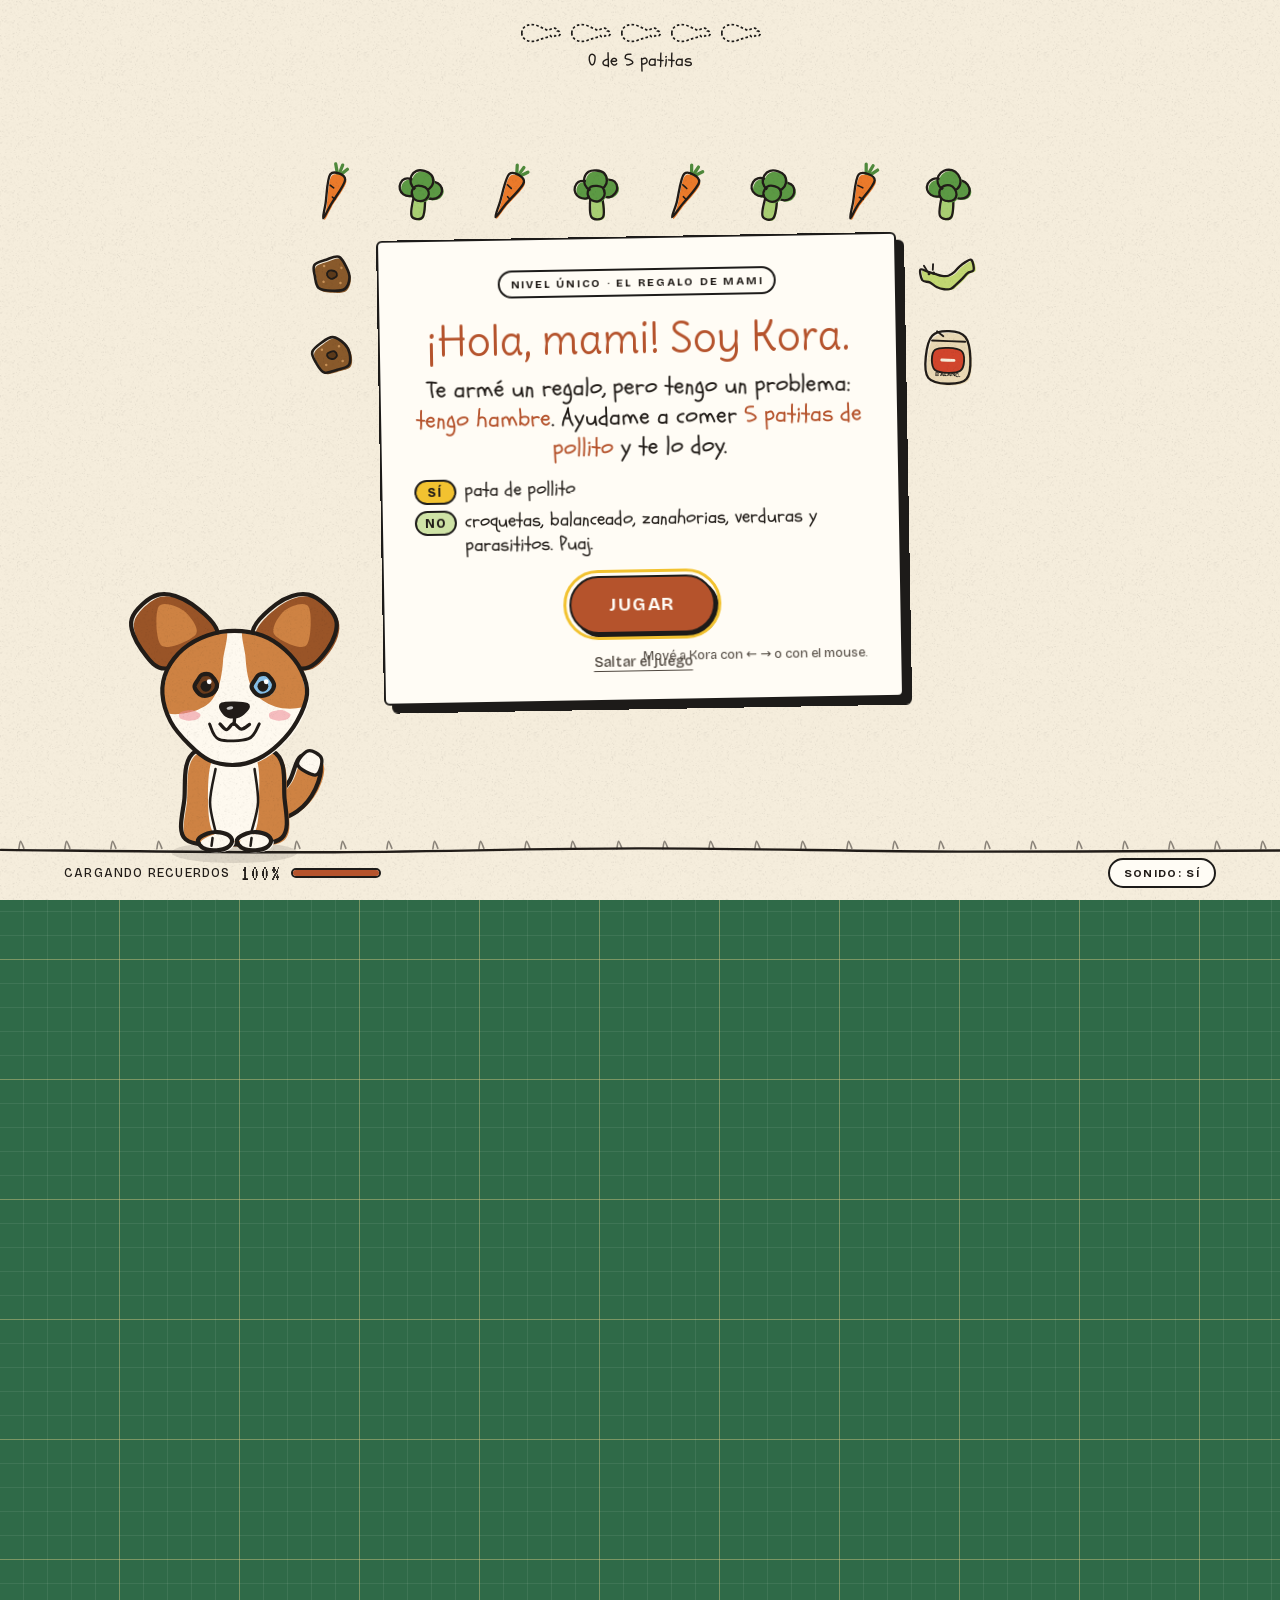
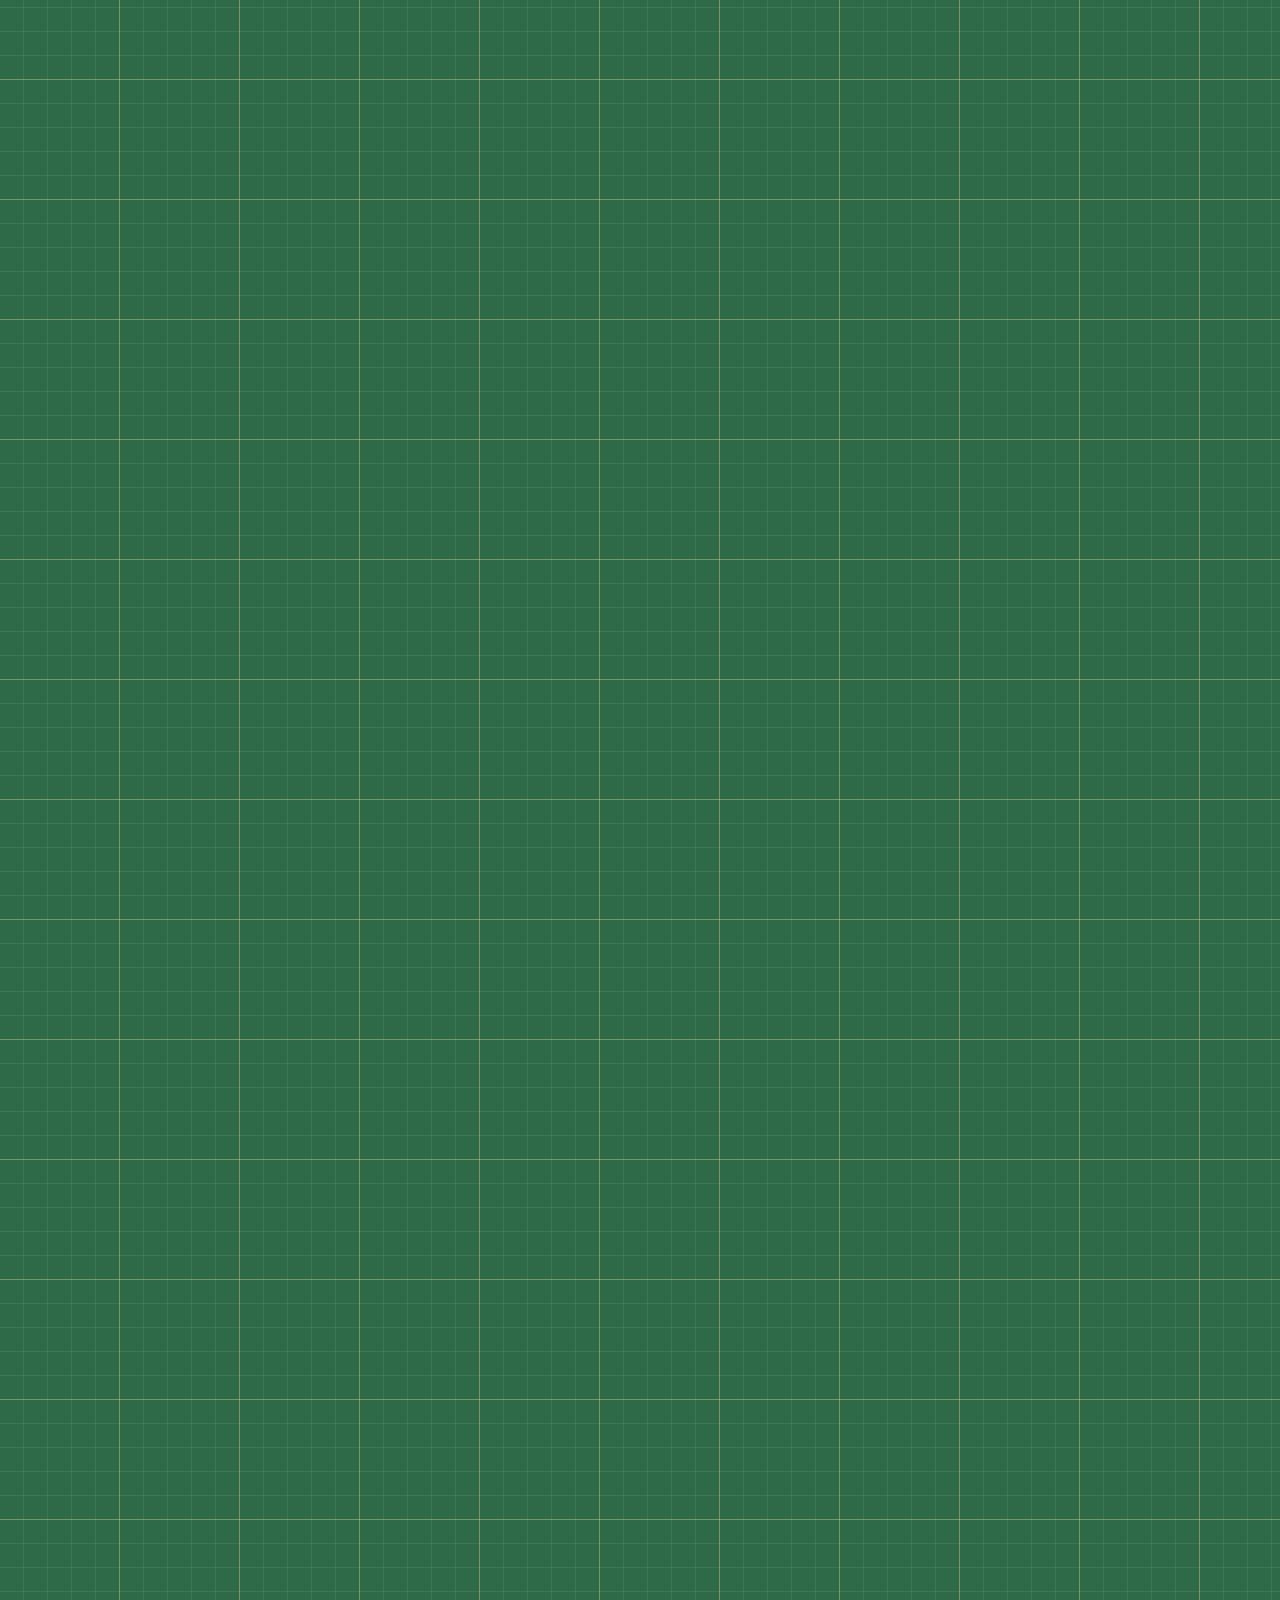
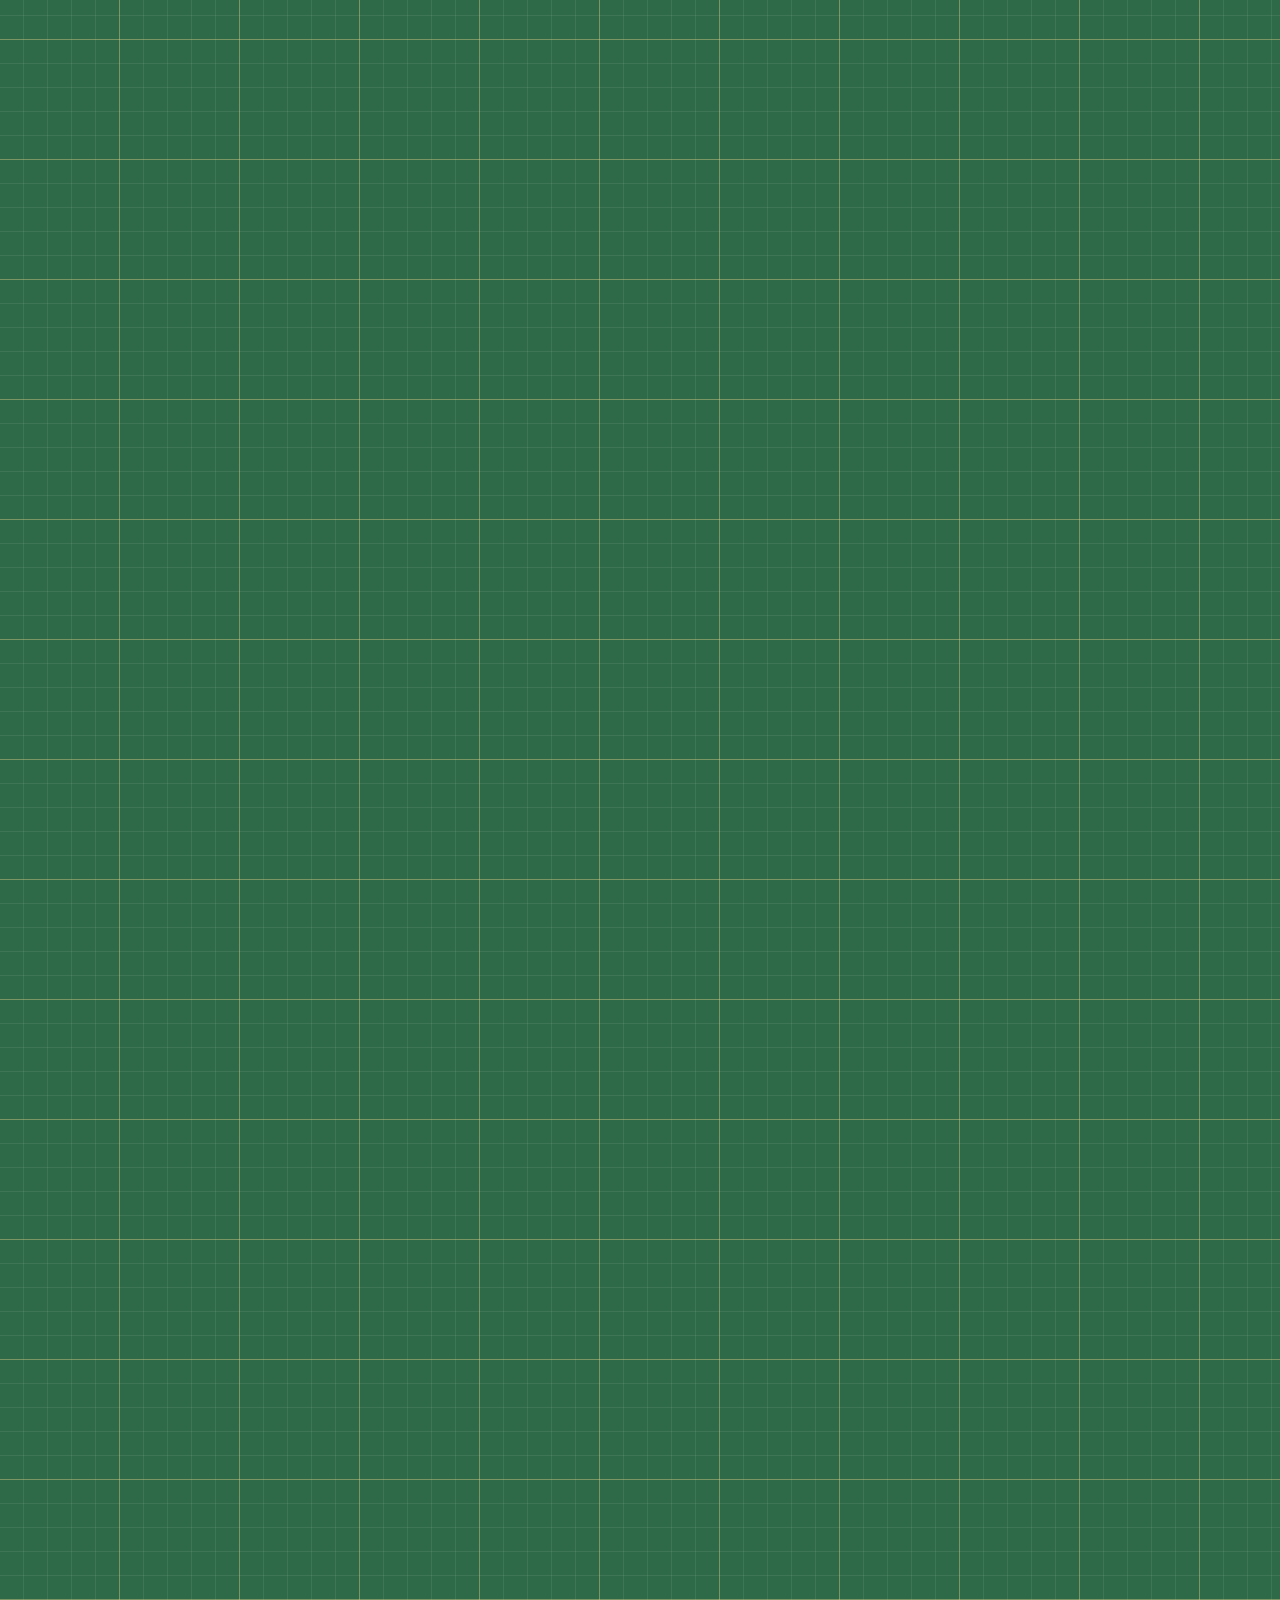
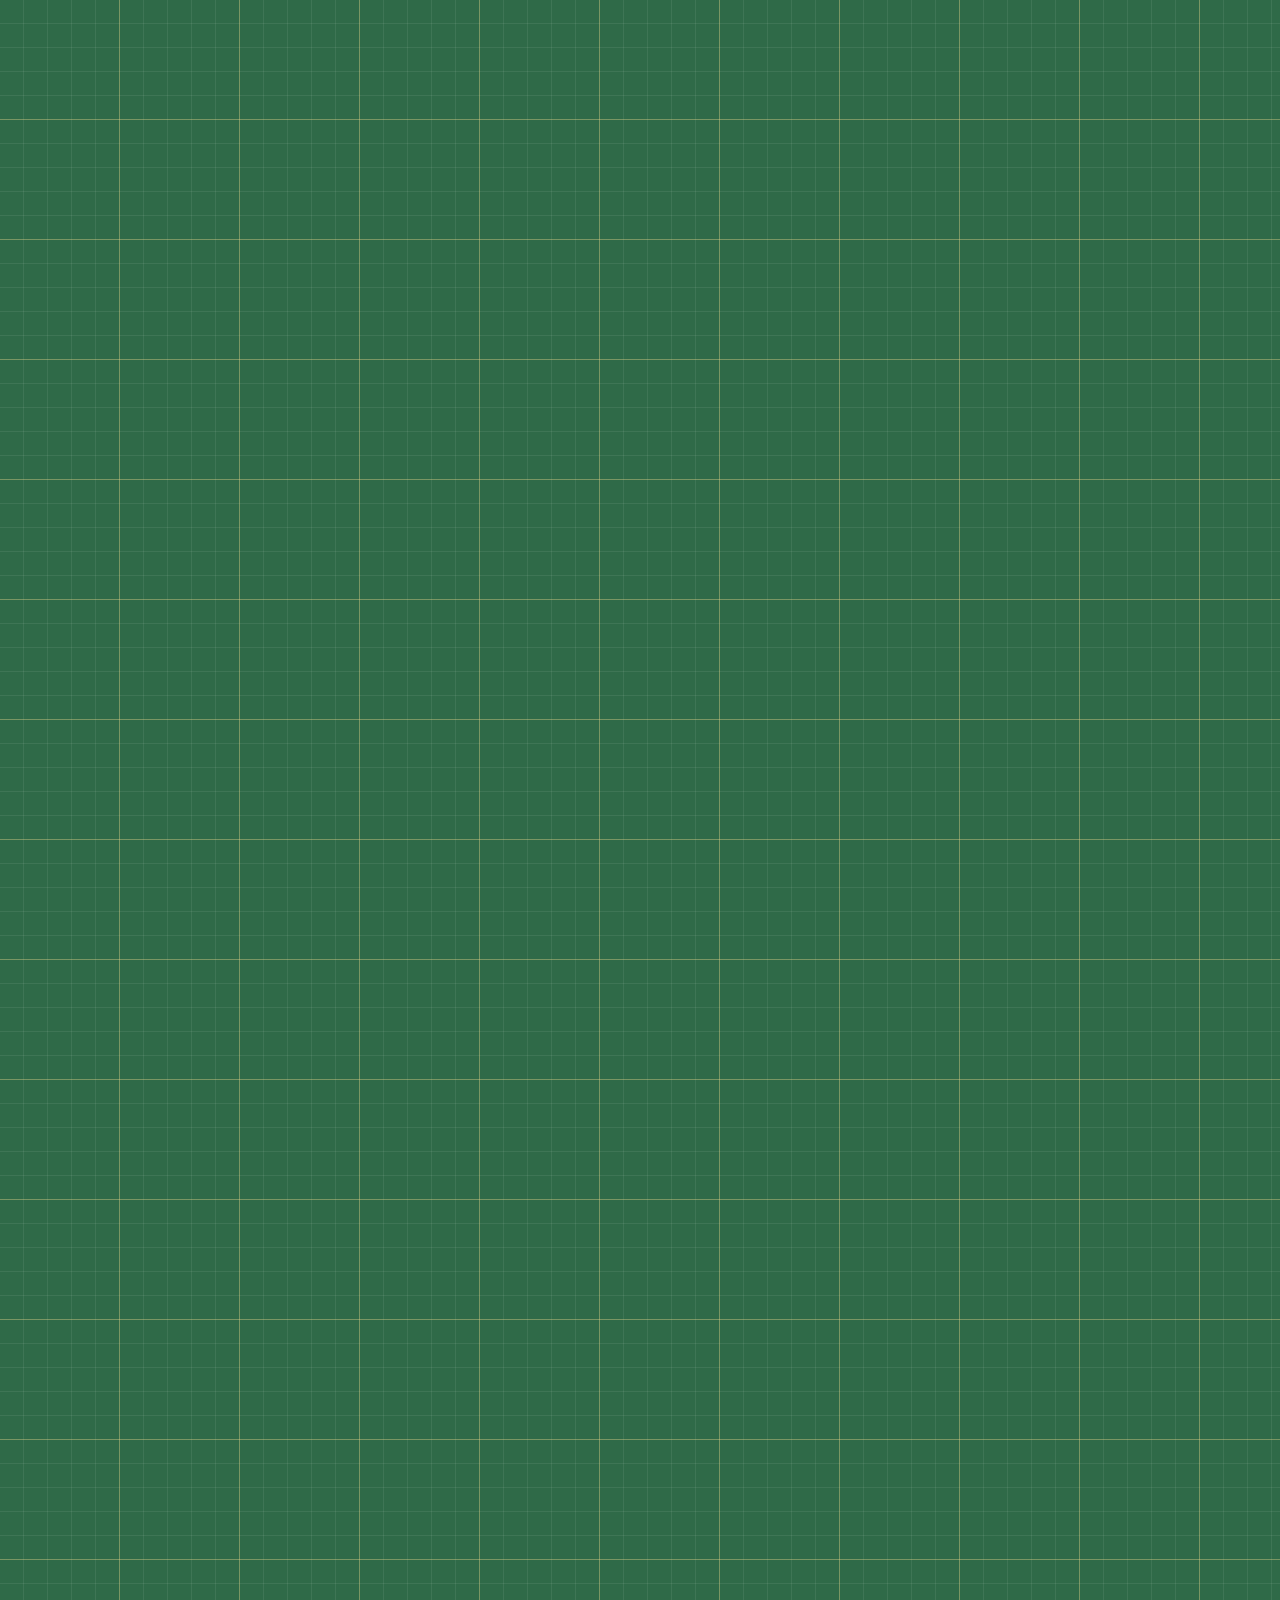
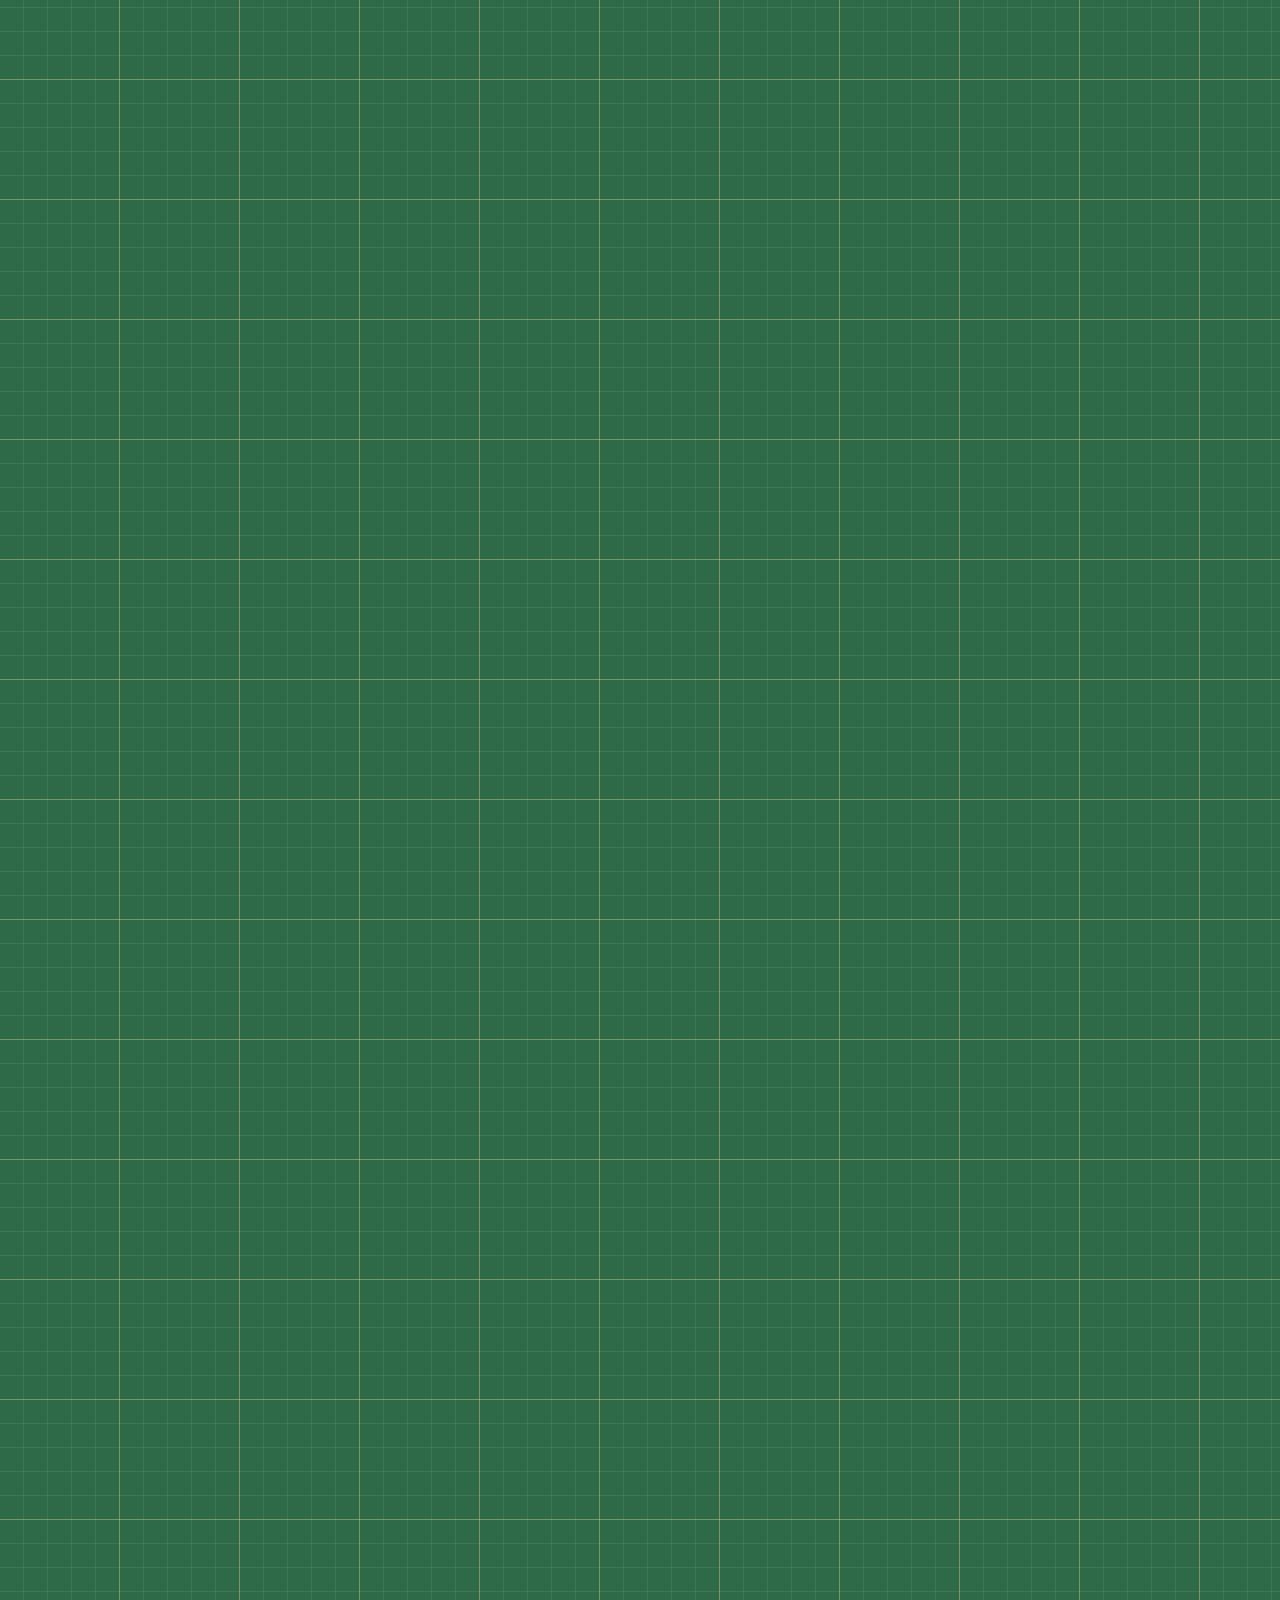
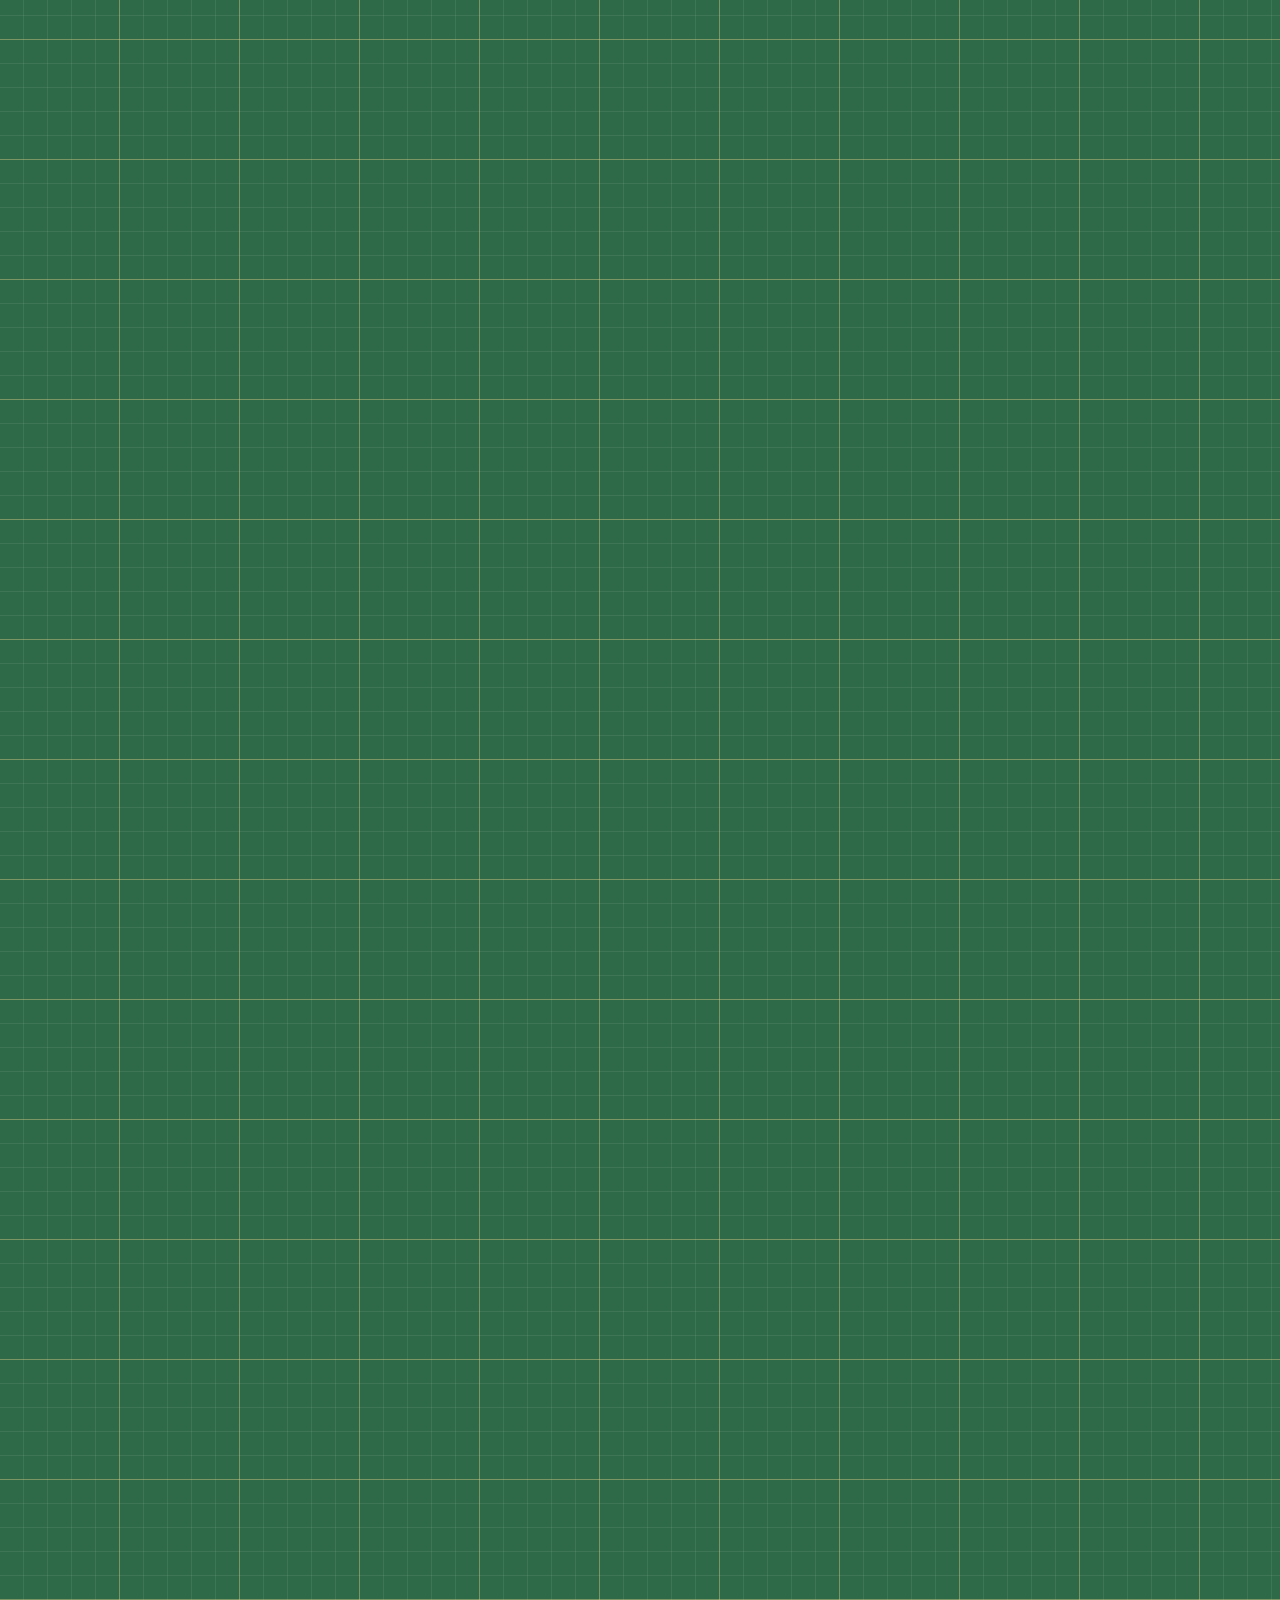
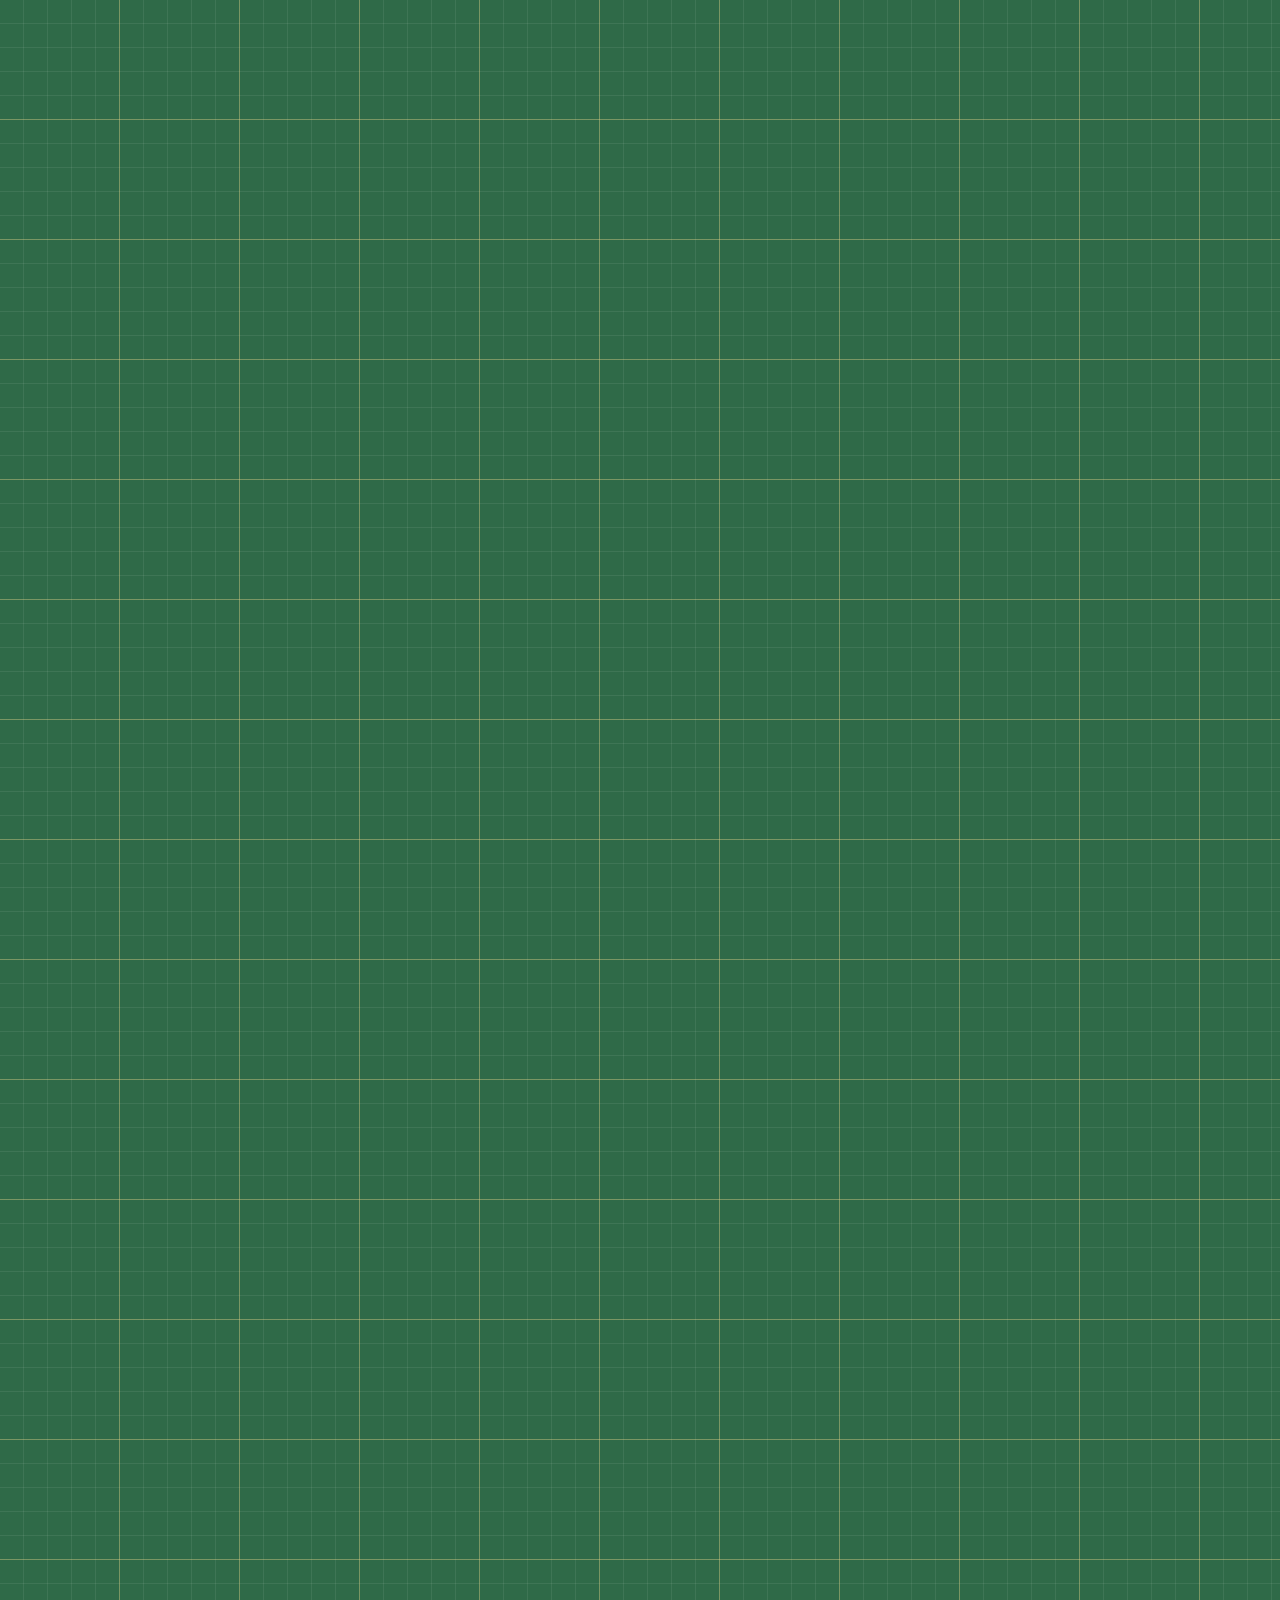
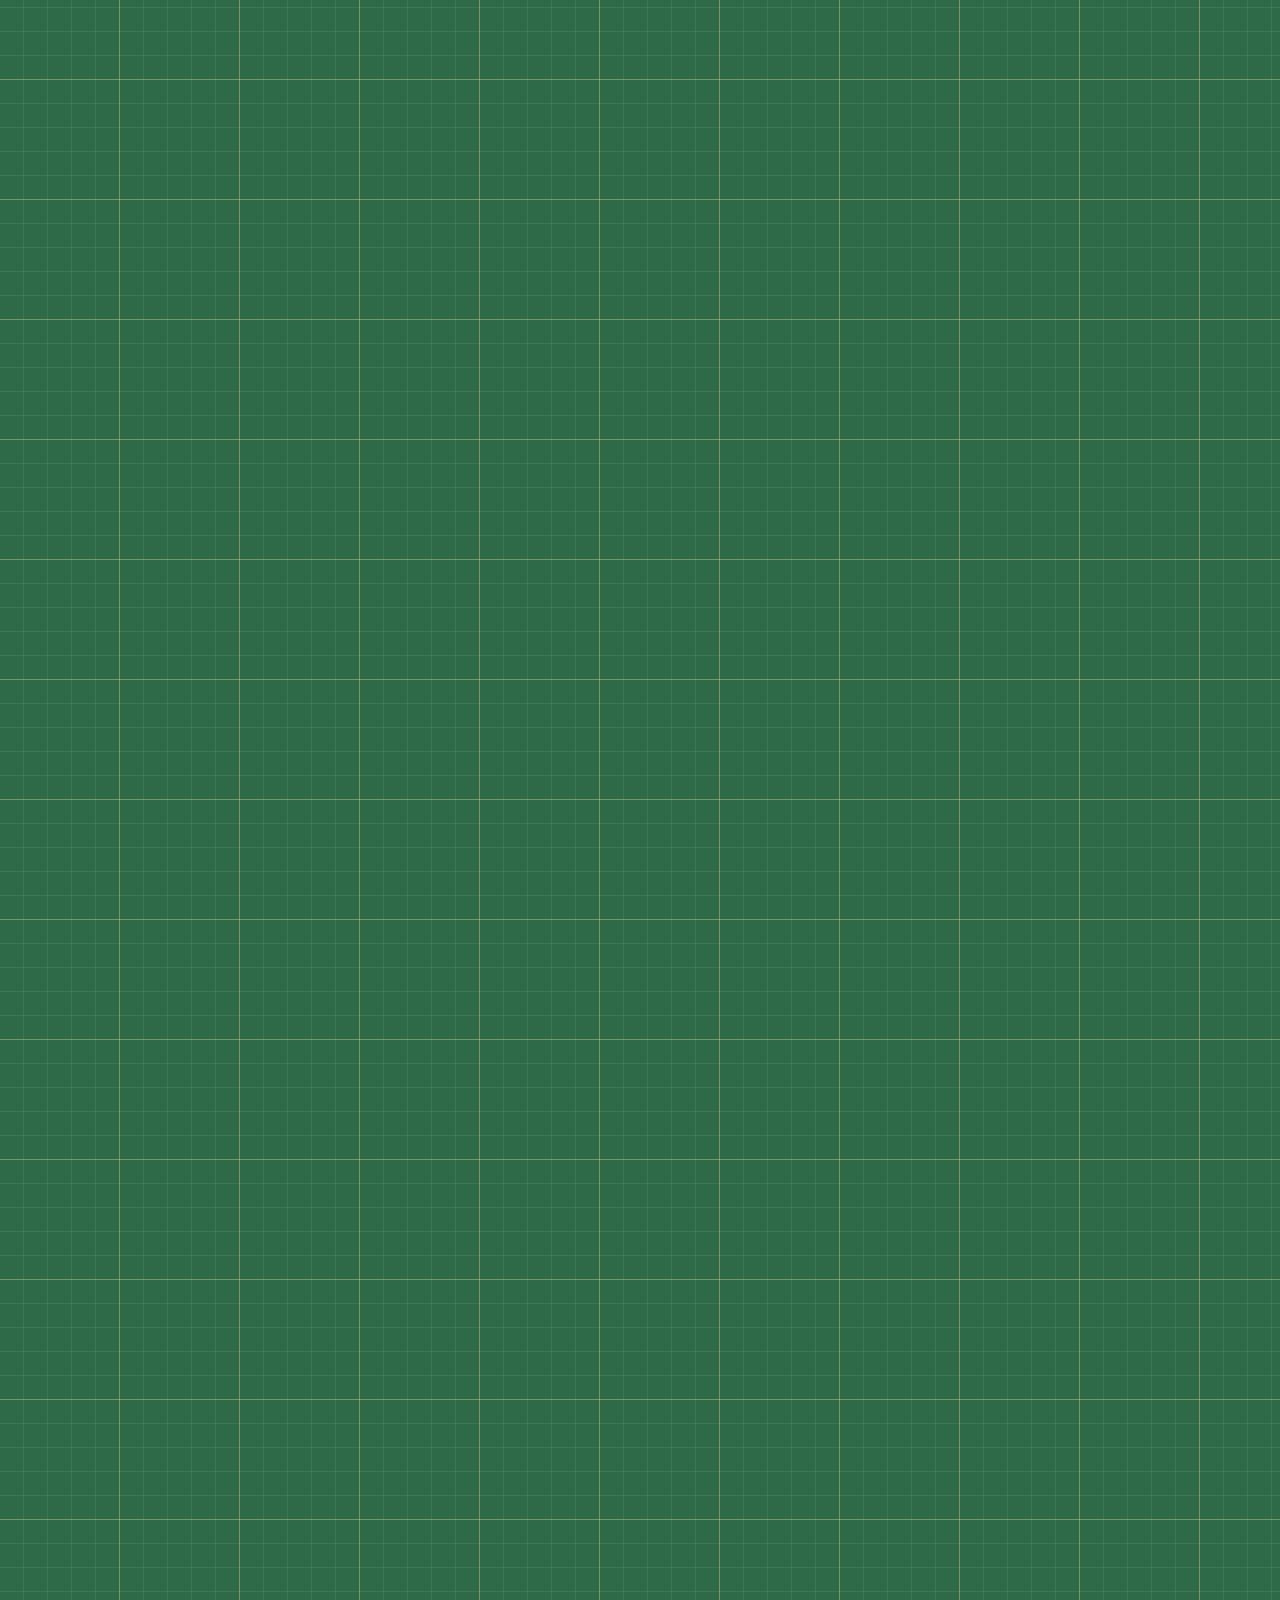
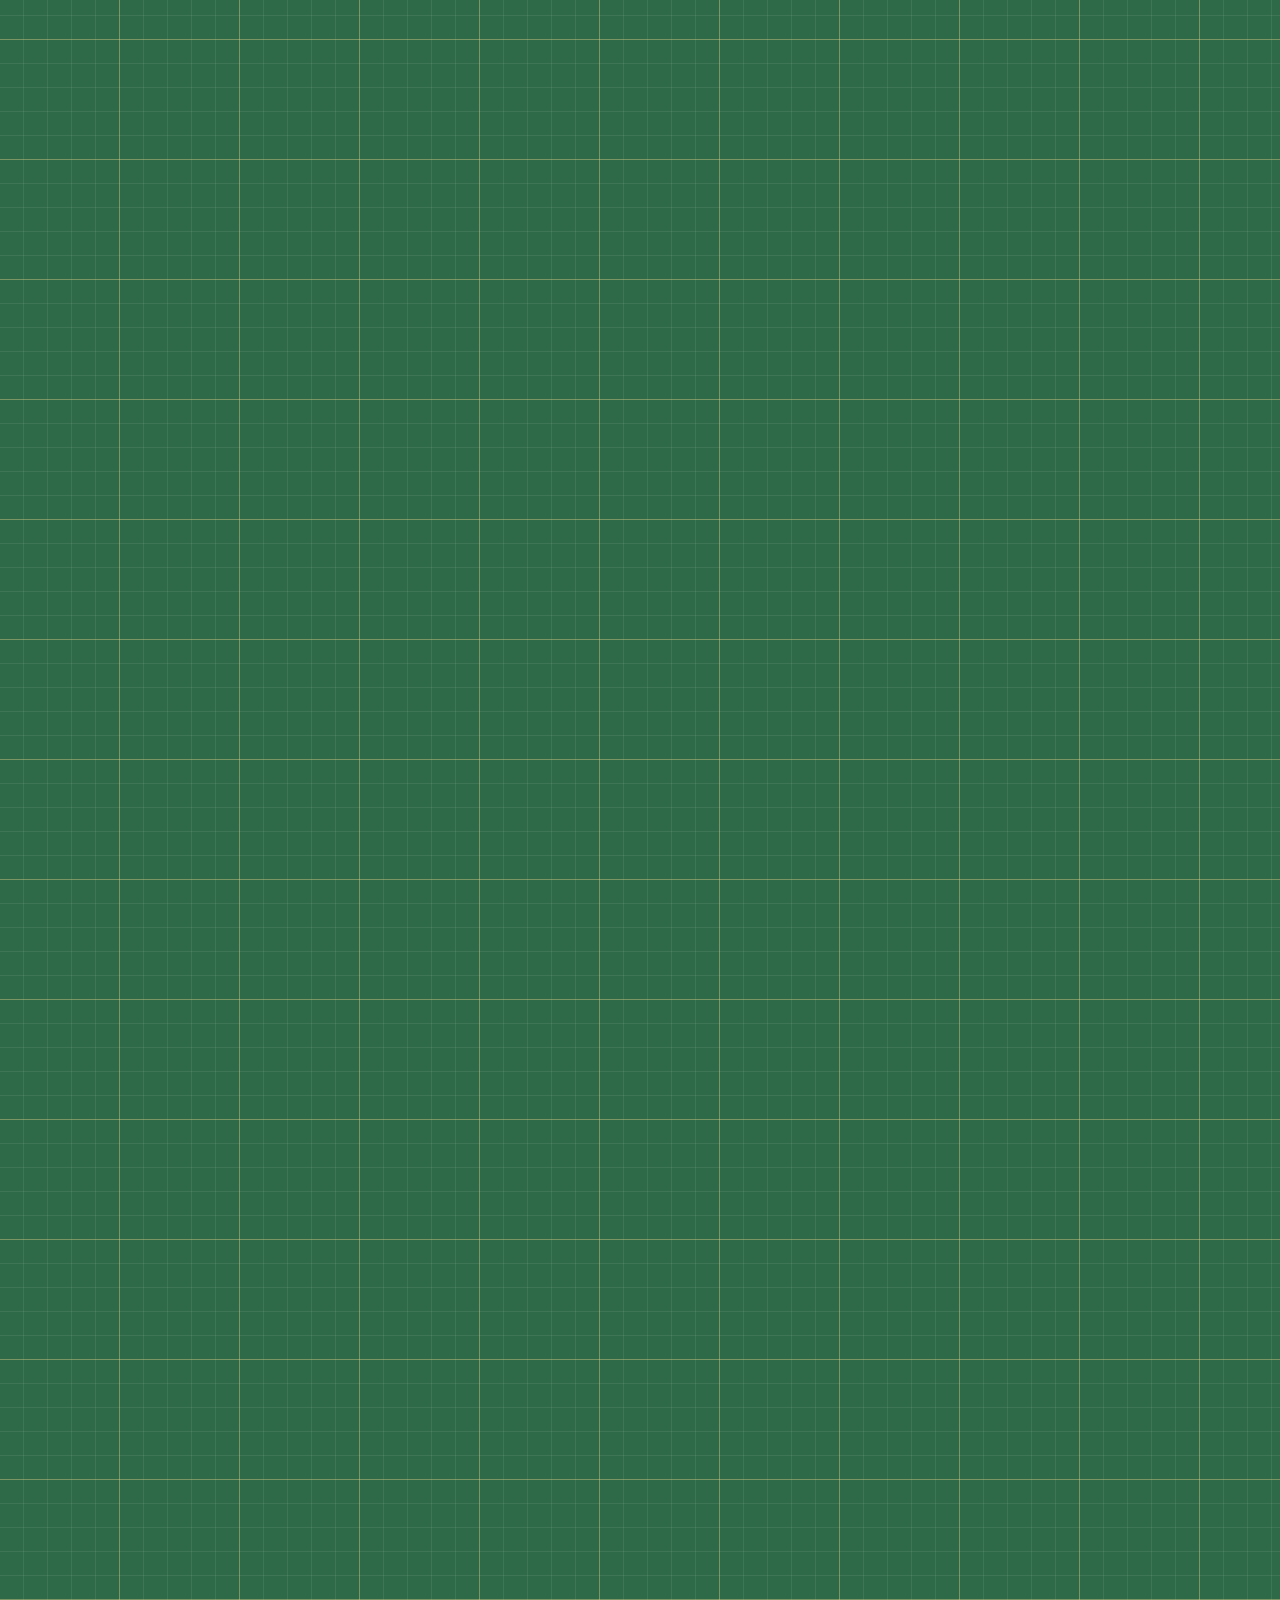
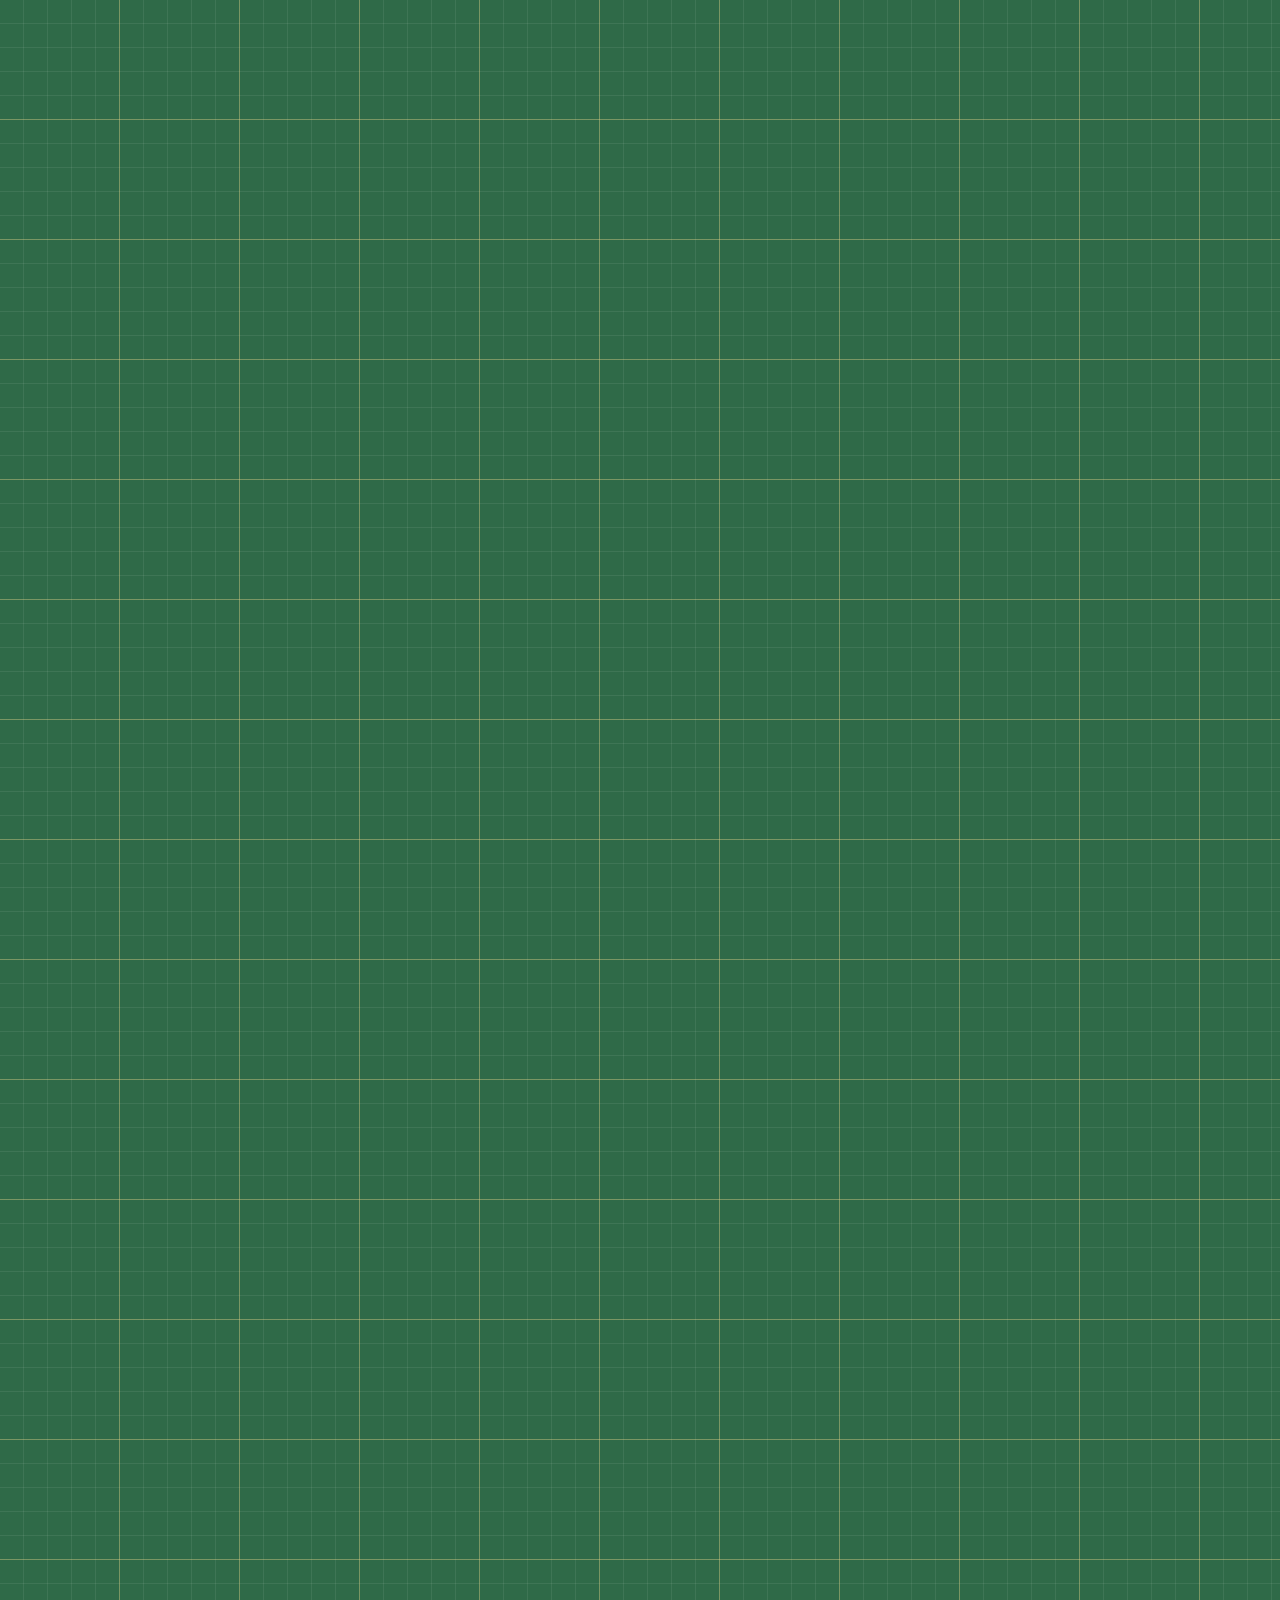
==== commit 29b1c9b9: "P.D.: la entrega de arquitectura de Kora Lámina final: la carta hecha como las entregas de mami en l" ====
--- a/index.html
+++ b/index.html
@@ -602,12 +602,74 @@
           <div id="stamp-zone" class="stamp-zone" aria-label="Zona para firmar con patitas"><span class="hand">tocá acá para firmar con mi patita</span></div>
         </article>
       </div>
+    </section>
+
+    <!-- ============ 13 P.D.: la entrega ============ -->
+    <section id="posdata" class="scene sheet entrega" data-chapter="P.D.">
+      <div class="copy">
+        <h2 class="display" data-in>P.D.:<br>la hice como<em>las entregas de mami.</em></h2>
+        <p class="lead" data-in>Con láminas, rótulo, cotas y mucha cinta, como los trabajos que mami hace para la facultad.</p>
+        <p class="lead" data-in>Admiro un montón cómo estudia mami. Cuando sea grande quiero ser arquitecta como ella…</p>
+        <p class="pd-punch" data-in>…pero de casitas para perritos.</p>
+        <div class="sticky wish" data-in><span class="washi washi-dots" style="top:-12px;left:26%;--r:-5deg"></span><p class="pen">¡Mucha suerte en las entregas, mami!</p><p class="pen small-pen">yo acompaño desde abajo del escritorio, como siempre</p></div>
+      </div>
+      <div class="plano" data-in>
+        <span class="washi" style="top:-12px;left:10%;--r:-8deg" aria-hidden="true"></span>
+        <p class="plano-title">Proyecto 01 · Casita para perritos</p>
+        <svg class="elev" viewBox="0 0 420 370" role="img" aria-label="Vista frontal de una casita para perritos dibujada por Kora, con cotas: de alto, una Kora; de ancho, tres pollitos.">
+          <path class="thin" d="M8 322H412"/>
+          <path d="M100 322V176L210 92L320 176V322Z"/>
+          <path class="roof" d="M78 190L210 74L342 190"/>
+          <path d="M170 322V262a40 40 0 0 1 80 0V322"/>
+          <rect x="182" y="140" width="56" height="24" rx="3"/>
+          <text x="210" y="157" class="sign">KORA</text>
+          <path class="heart" d="M210 122c-6-5-10-8-10-12 0-3 3-5 5-5 2 0 4 1 5 3 1-2 3-3 5-3 2 0 5 2 5 5 0 4-4 7-10 12Z"/>
+          <path d="M120 300h30M120 288h22M290 300h-30M290 288h-22" class="thin"/>
+          <path d="M332 322c0-16 52-16 52 0Z"/>
+          <use href="#d-drum" x="330" y="286" width="52" height="30" class="drum" style="fill:#cf8343"/>
+          <path class="cota" d="M44 92V322M36 92h16M36 322h16"/>
+          <text x="30" y="210" class="cota-t" transform="rotate(-90 30 210)">1 Kora de alto</text>
+          <path class="cota" d="M100 350H320M100 342v16M320 342v16"/>
+          <text x="210" y="344" class="cota-t">3 pollitos de ancho</text>
+          <text x="398" y="250" class="note-t" transform="rotate(90 398 250)">techo para la lluvia</text>
+        </svg>
+        <p class="plano-cap">Vista frontal · esc. 1 : 1 perro</p>
+        <div class="plano-row">
+          <div class="planta-wrap">
+            <svg class="planta" viewBox="0 0 300 230" role="img" aria-label="Planta de la casita: cama, plato de pollito y la puerta.">
+              <path d="M24 24H276V206H174M126 206H24Z"/>
+              <path class="thin" d="M34 34H266V196H174M126 196H34Z"/>
+              <path class="thin" d="M126 206a48 48 0 0 1 48-48" stroke-dasharray="4 5"/>
+              <ellipse cx="96" cy="92" rx="48" ry="34"/>
+              <text x="96" y="97" class="room-t">cama (mía)</text>
+              <circle cx="222" cy="78" r="22"/>
+              <text x="222" y="120" class="room-t">pollito</text>
+              <use href="#d-drum" x="206" y="68" width="32" height="20" class="drum" style="fill:#cf8343"/>
+              <text x="150" y="160" class="room-t soft">acá espero a mami</text>
+            </svg>
+            <p class="plano-cap">Planta</p>
+          </div>
+          <div class="rotulo rotulo-pd">
+            <dl>
+              <div><dt>Proyecto</dt><dd>Casita para perritos</dd></div>
+              <div><dt>Arquitecta</dt><dd>Korita (en formación)</dd></div>
+              <div><dt>Inspiración</dt><dd>Mami</dd></div>
+              <div><dt>Entrega</dt><dd>cuando mami vuelva</dd></div>
+            </dl>
+          </div>
+        </div>
+        <span class="sello" aria-hidden="true">Aprobado<br><b>mami</b></span>
+      </div>
+    </section>
+
+    <!-- Final sobre la plancha: acá Kora alcanza al pollito. -->
+    <div class="finale">
       <div class="chase-end" aria-live="polite"><p class="note"><span class="scribble">¡lo agarré!</span></p></div>
       <footer class="end">
         <button id="play-again" class="btn" type="button">Volver a jugar</button>
         <a class="btn btn-ghost" href="#portada">Volver arriba</a>
       </footer>
-    </section>
+    </div>
   </main>
 
   <noscript><style>.gate,.pollo-canvas,.chase-canvas{display:none!important}html.is-loading{overflow:auto}.is-loading main{visibility:visible}</style></noscript>
--- a/styles.css
+++ b/styles.css
@@ -505,6 +505,36 @@
 .music-toggle[aria-pressed="false"] .mt-label{text-decoration:line-through;text-decoration-color:var(--rust)}
 .music-toggle[aria-pressed="false"] .cassette{background:var(--paper)}
 
+/* ---- P.D.: la entrega ---- */
+.entrega{margin-bottom:0;display:grid;grid-template-columns:minmax(0,.85fr) minmax(0,1.15fr);gap:clamp(30px,4vw,60px);align-items:center}
+.entrega .display{font-size:clamp(42px,4.4vw,74px)}
+.pd-punch{margin:.2em 0 1em;font:400 clamp(30px,3vw,46px)/1.1 var(--title);color:var(--rust)}
+.wish{position:relative;width:min(100%,300px);rotate:-3deg;margin-top:10px}
+.wish .small-pen{font-size:21px;margin-top:6px;color:var(--ink-soft)}
+.plano{position:relative;padding:clamp(22px,3vw,40px);background:#fbfaf4 linear-gradient(rgba(100,110,120,.16) 1px,transparent 1px) 0 0/20px 20px,linear-gradient(90deg,rgba(100,110,120,.16) 1px,transparent 1px) 0 0/20px 20px;border:1.5px solid var(--ink);box-shadow:0 18px 26px -18px rgba(0,0,0,.45);rotate:1deg}
+.plano-title{margin:0 0 10px;font:700 12px/1 var(--sans);letter-spacing:.16em;text-transform:uppercase}
+.plano>svg,.planta{width:100%;height:auto;fill:none;stroke:var(--ink);stroke-width:2.6;stroke-linecap:round;stroke-linejoin:round;overflow:visible}
+.plano .thin{stroke-width:1.4}
+.plano .roof{stroke:var(--rust);stroke-width:6}
+.plano .heart{fill:var(--pink);stroke-width:1.6}
+.plano .drum{fill:var(--caramel);stroke-width:5}
+.plano .cota{stroke:var(--rust);stroke-width:1.6}
+.plano text{stroke:none;fill:var(--ink);font:400 20px/1 var(--pen);text-anchor:middle}
+.plano .sign{font:700 13px/1 var(--sans);letter-spacing:.12em}
+.plano .cota-t{fill:var(--rust);font-size:22px;paint-order:stroke;stroke:#fbfaf4;stroke-width:6px}
+.plano .note-t{font-size:18px;fill:var(--ink-soft)}
+.plano .room-t{font-size:19px}
+.plano .soft{fill:var(--ink-soft)}
+.plano-cap{margin:6px 0 16px;text-align:center;font:400 22px/1 var(--pen)}
+.plano-row{display:grid;grid-template-columns:1.1fr 1fr;gap:18px;align-items:center}
+.plano-row .plano-cap{margin-bottom:0}
+.rotulo-pd{max-width:none}
+.rotulo-pd dl{grid-template-columns:1fr}
+.rotulo-pd dl>div{border-right:0!important;border-bottom:1px solid var(--ink)!important}
+.rotulo-pd dl>div:last-child{border-bottom:0!important}
+.sello{position:absolute;right:5%;top:-18px;padding:8px 14px 6px;border:3px solid var(--rust);border-radius:6px;color:var(--rust);font:800 14px/1.1 var(--sans);letter-spacing:.14em;text-transform:uppercase;text-align:center;rotate:-14deg;opacity:.85;mix-blend-mode:multiply}
+.sello b{font:400 30px/1 var(--hand);letter-spacing:0;text-transform:none}
+
 /* ============ Pantalla del juego ============ */
 .gate{display:none}
 .is-loading .gate,.gate.is-open{display:block}
@@ -684,7 +714,17 @@
 }
 
 /* ============ Celular: rendimiento, zonas seguras y ajustes finos ============ */
+@media (max-width:1100px){
+  .entrega{grid-template-columns:1fr}
+}
 @media (max-width:760px){
+  .plano{padding:20px 14px;rotate:0deg}
+  .plano-row{grid-template-columns:1fr}
+  .plano text{font-size:24px}
+  .plano .cota-t{font-size:26px}
+  .sello{top:-24px;right:2%;font-size:12px}
+  .sello b{font-size:24px}
+  .wish{margin:20px auto 0}
   /* El grano animado con mezcla y los vidrios esmerilados recalculan toda la pantalla: en el celular van fijos. */
   body::after{animation:none;mix-blend-mode:normal;opacity:.045}
   .vellum,.vellum-scrap{-webkit-backdrop-filter:none;backdrop-filter:none;background:rgba(250,250,247,.88)}
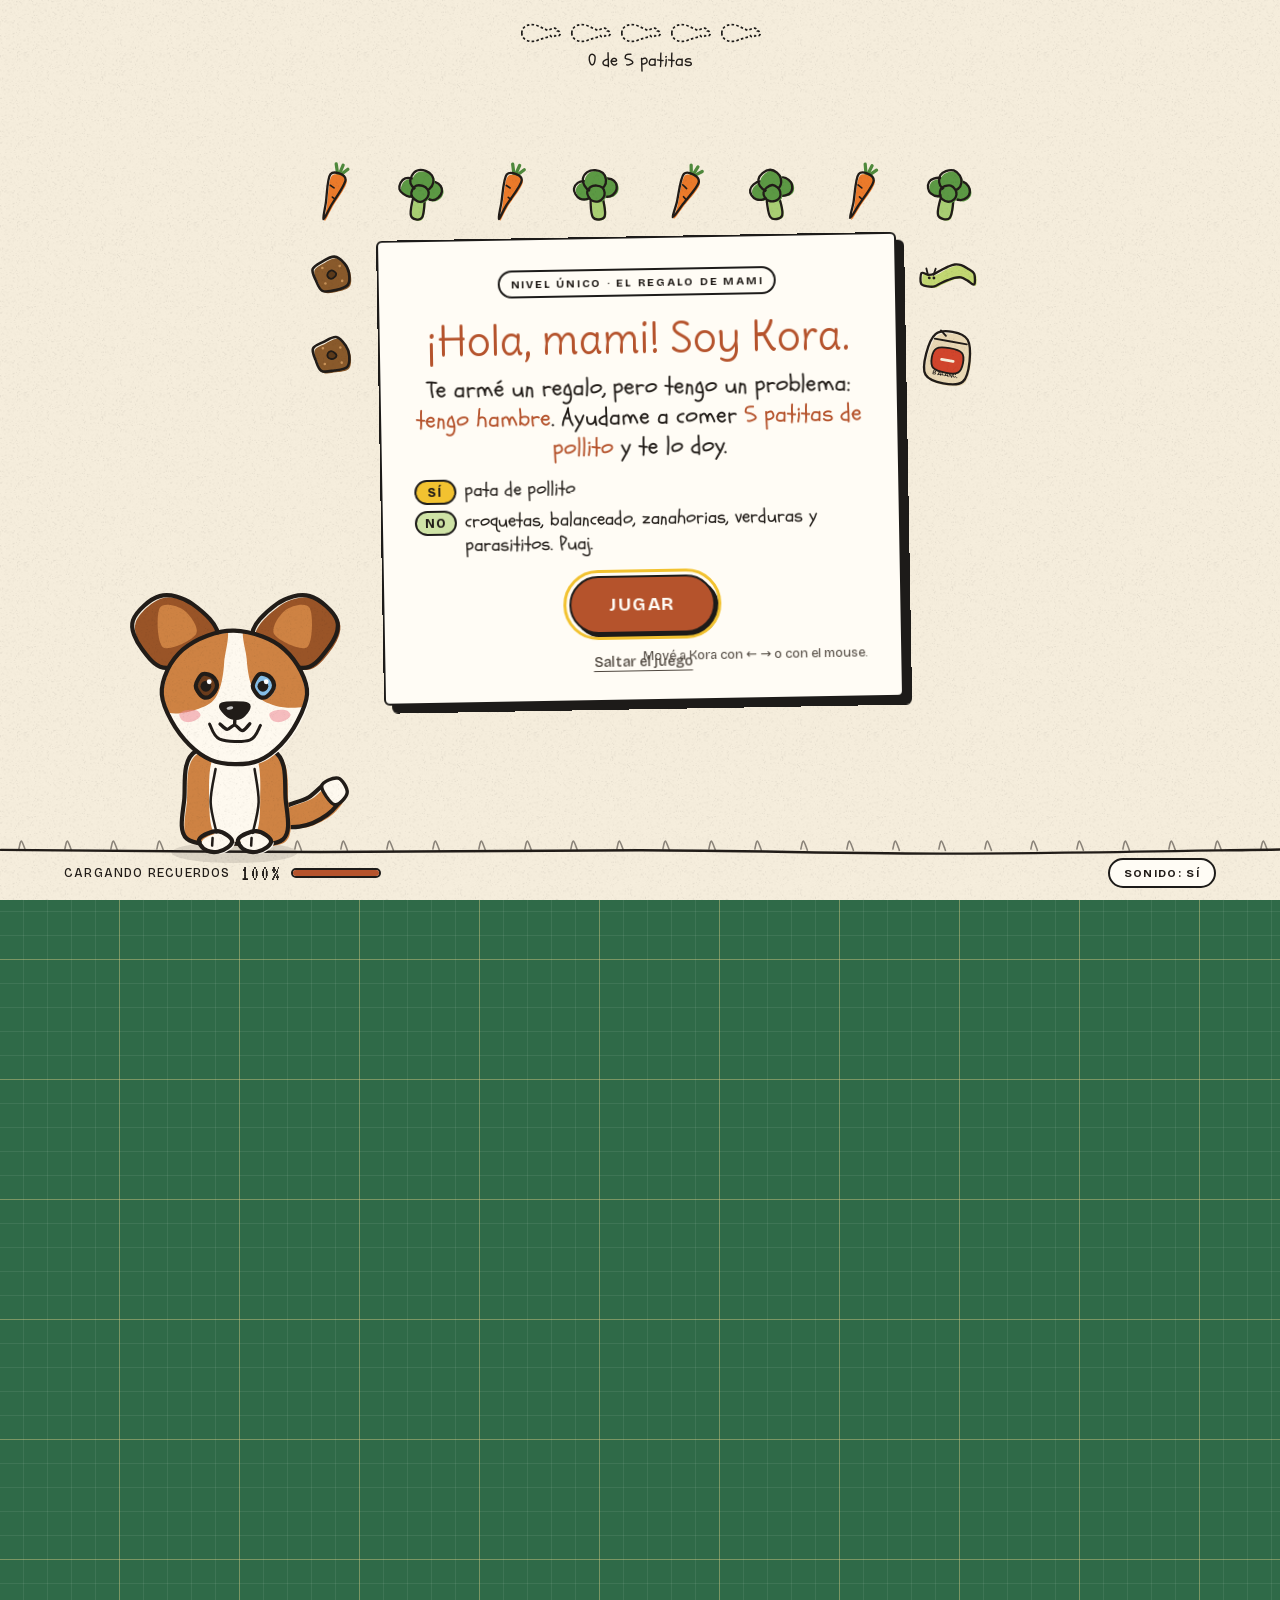
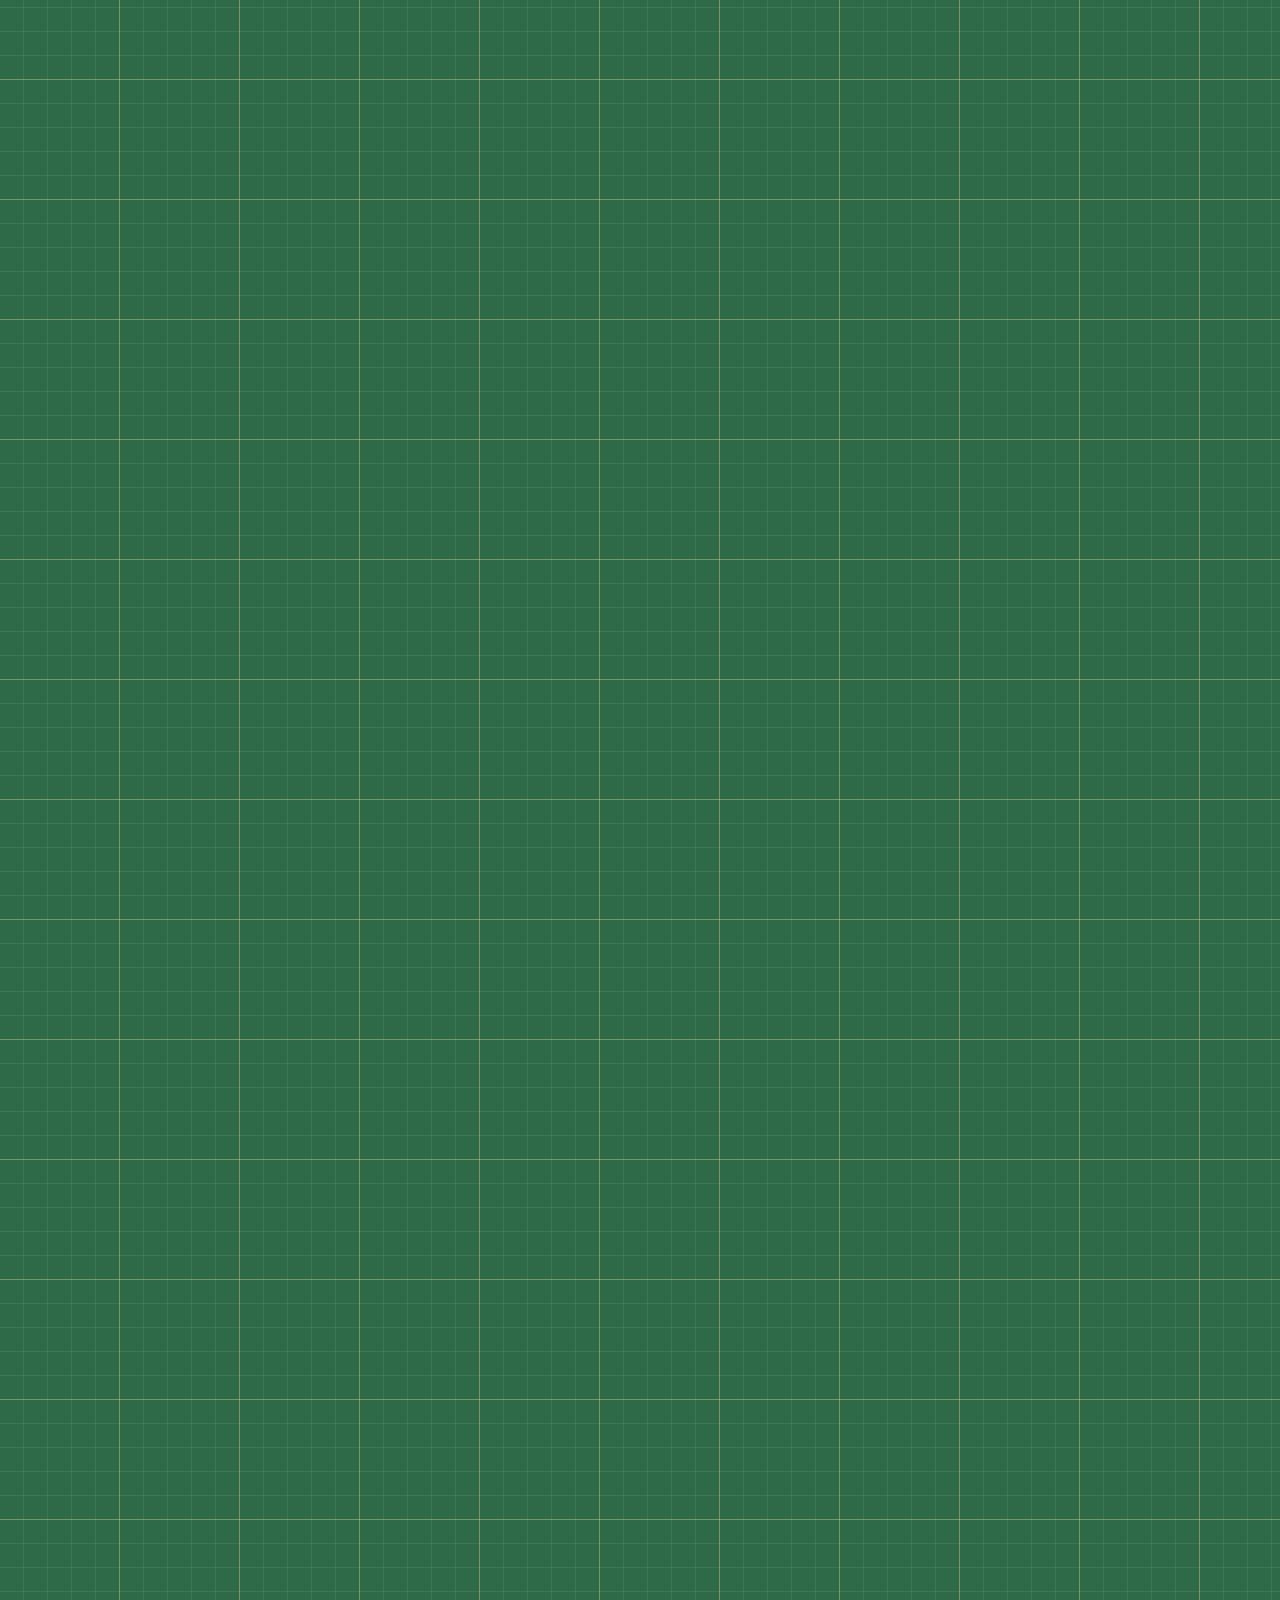
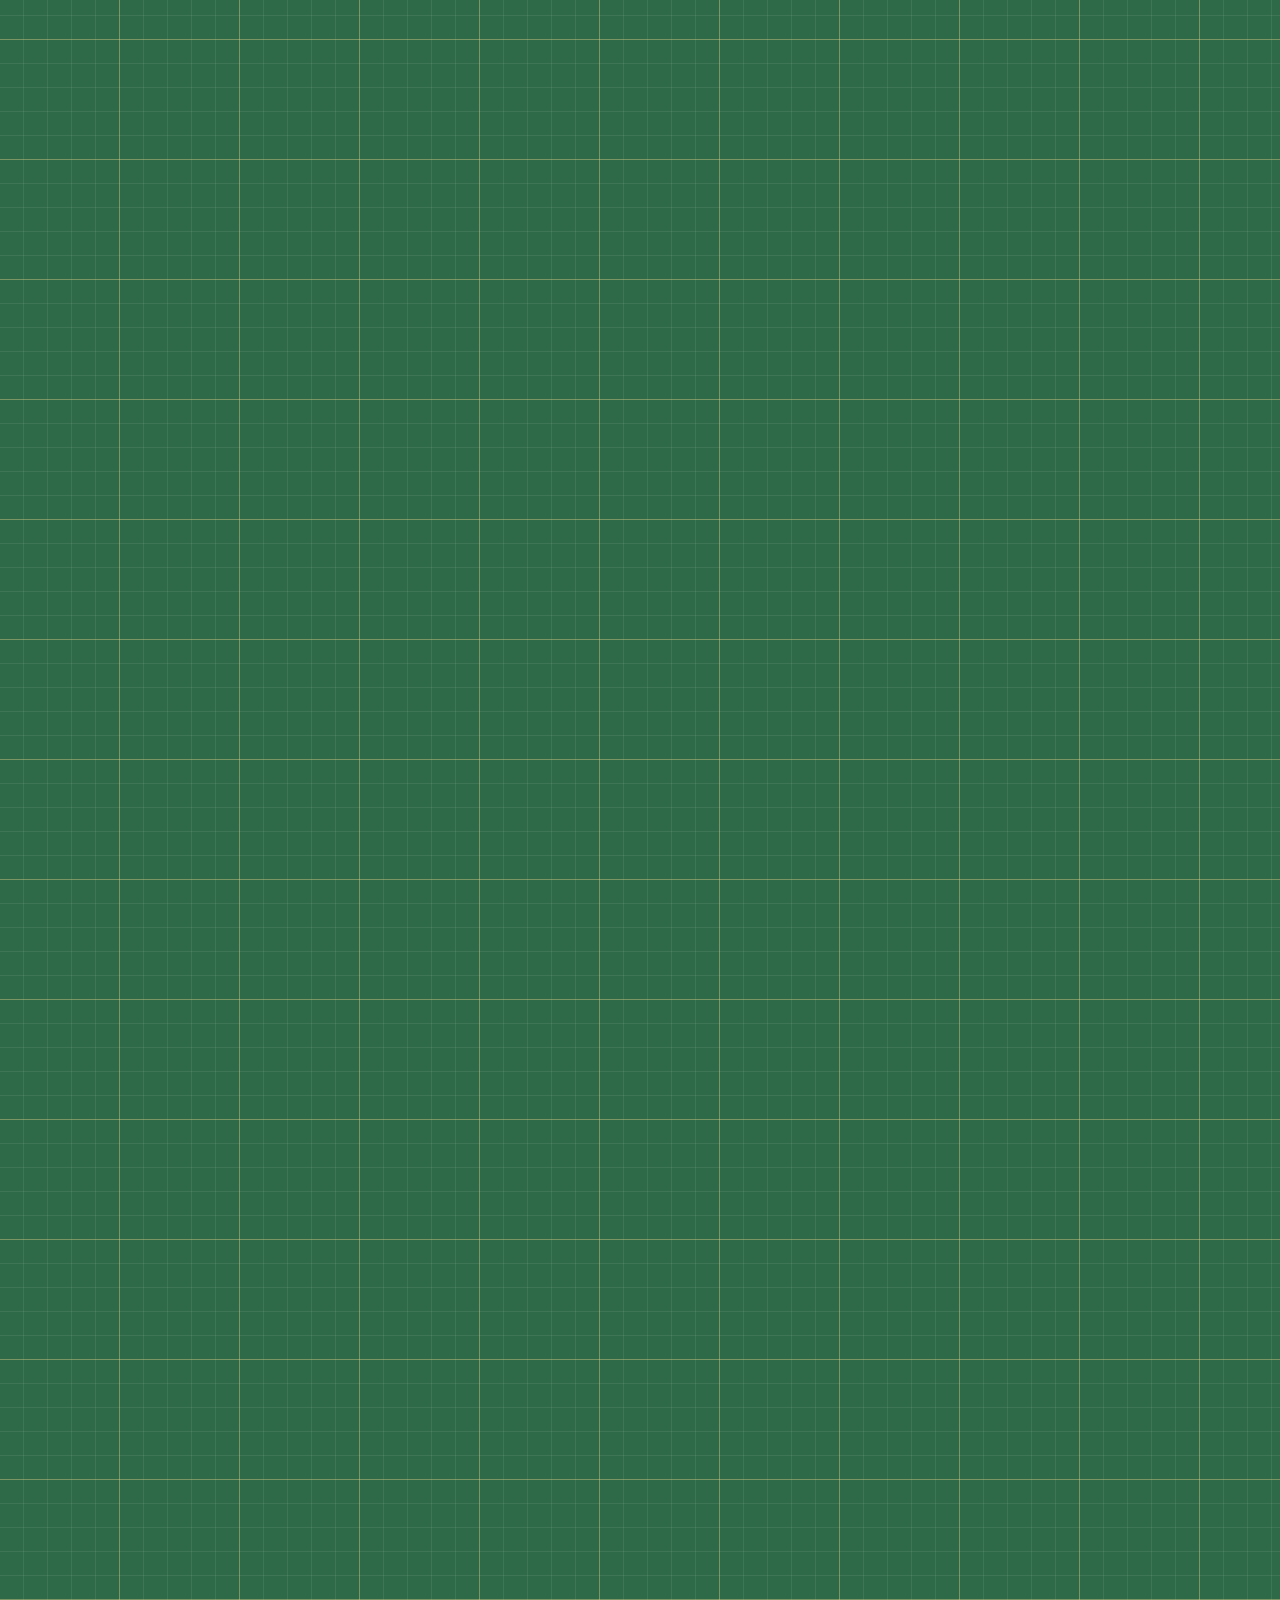
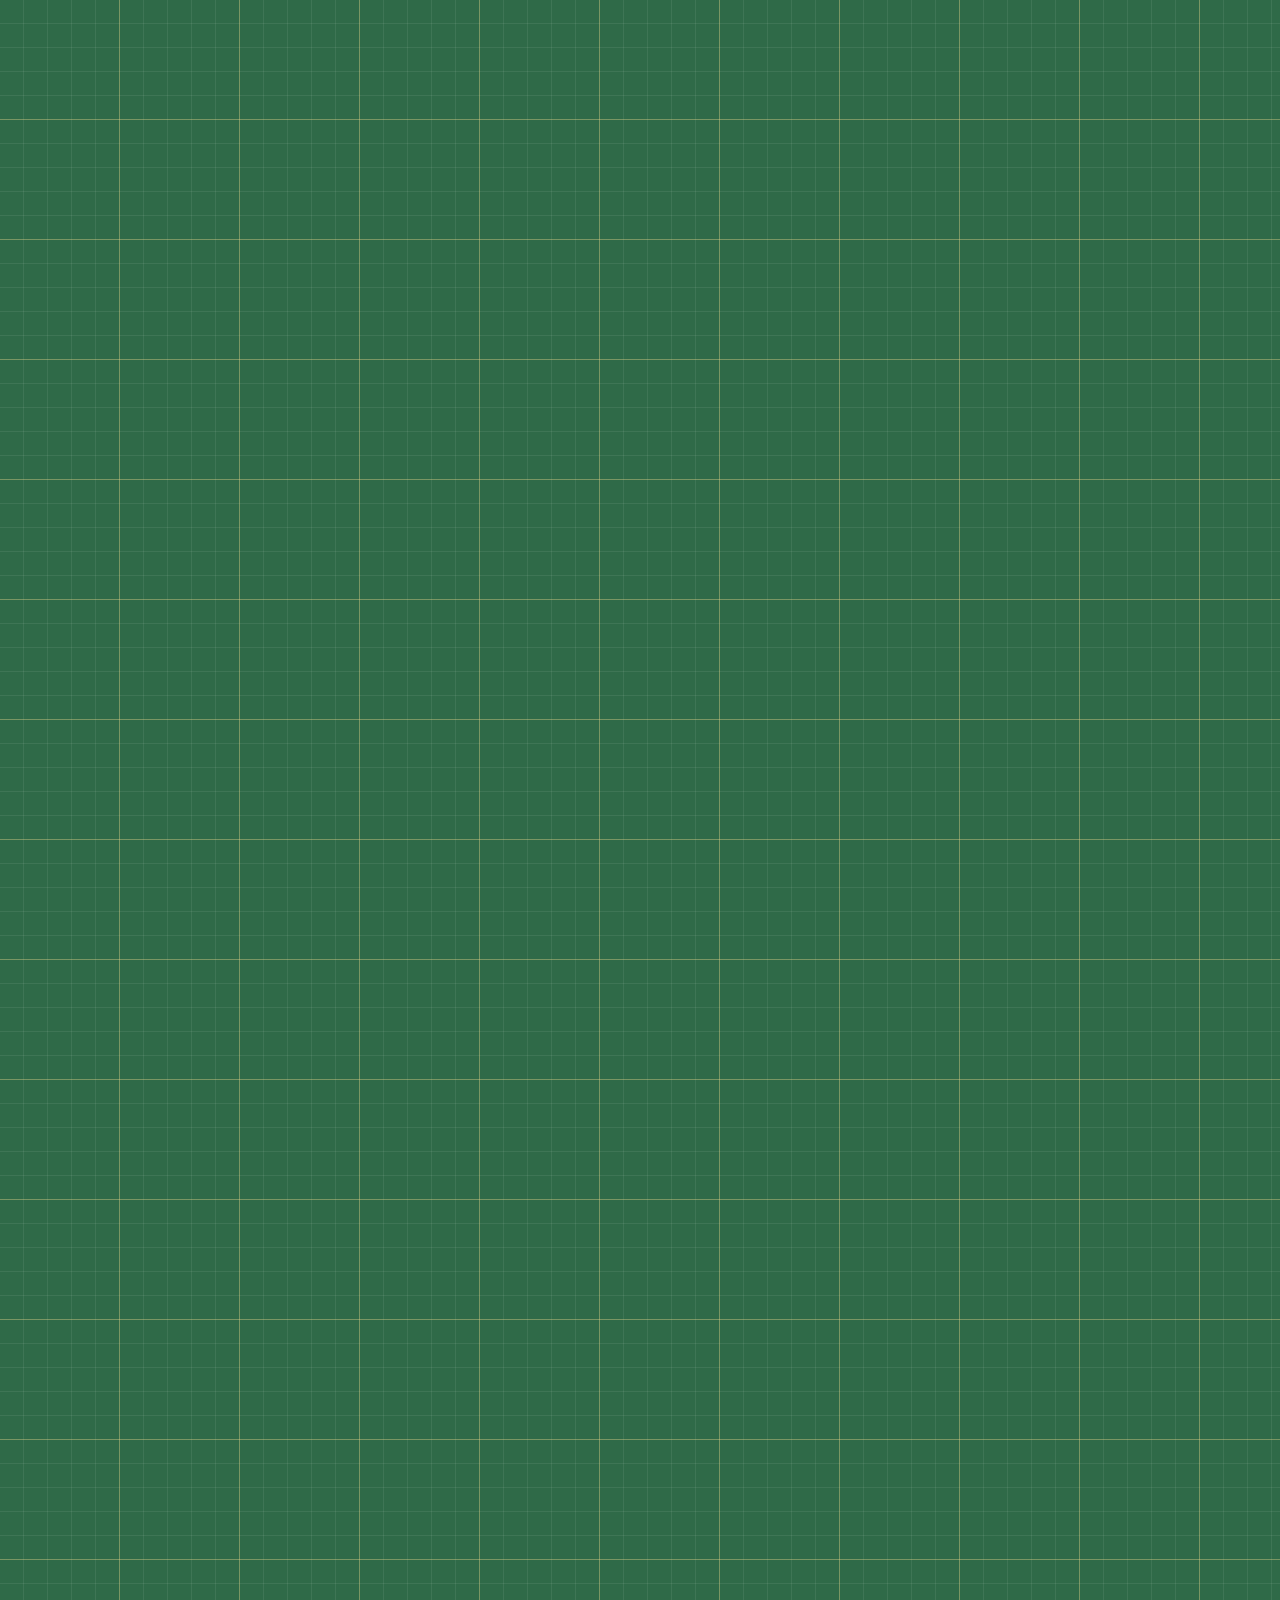
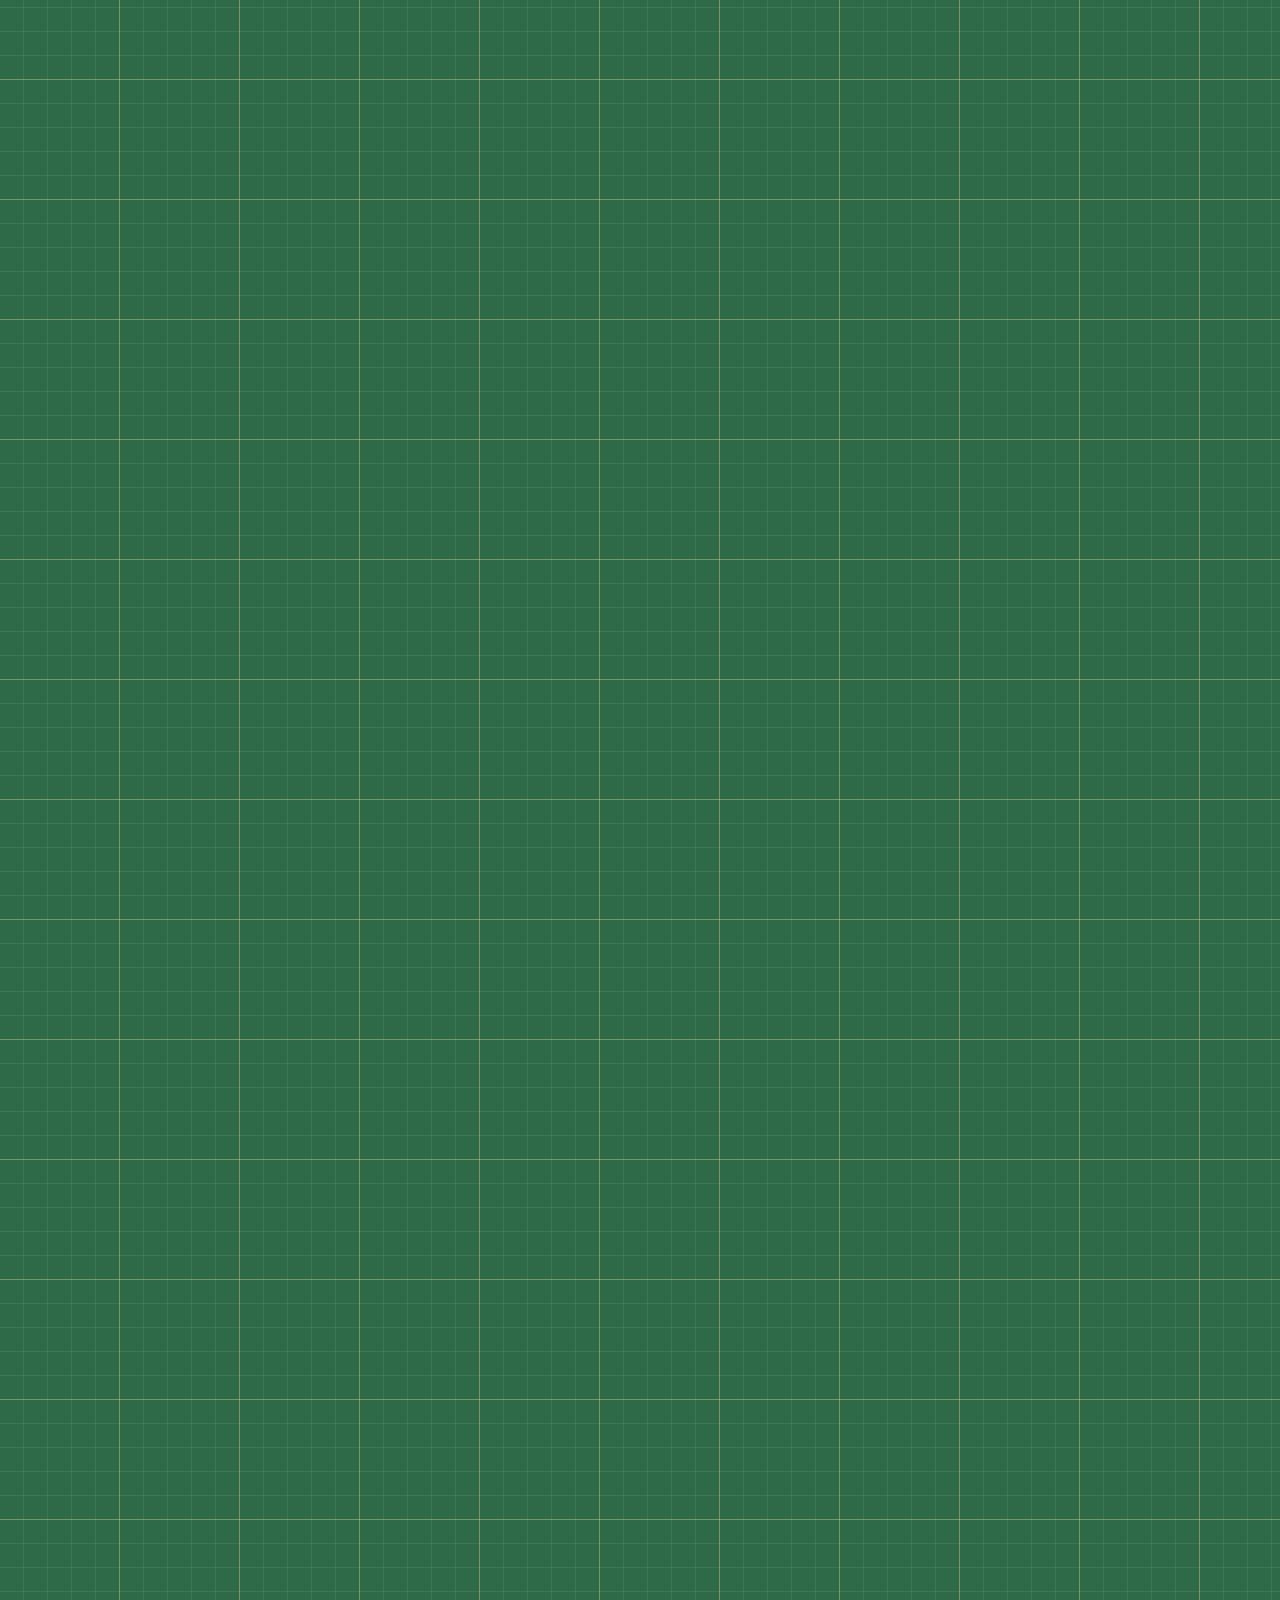
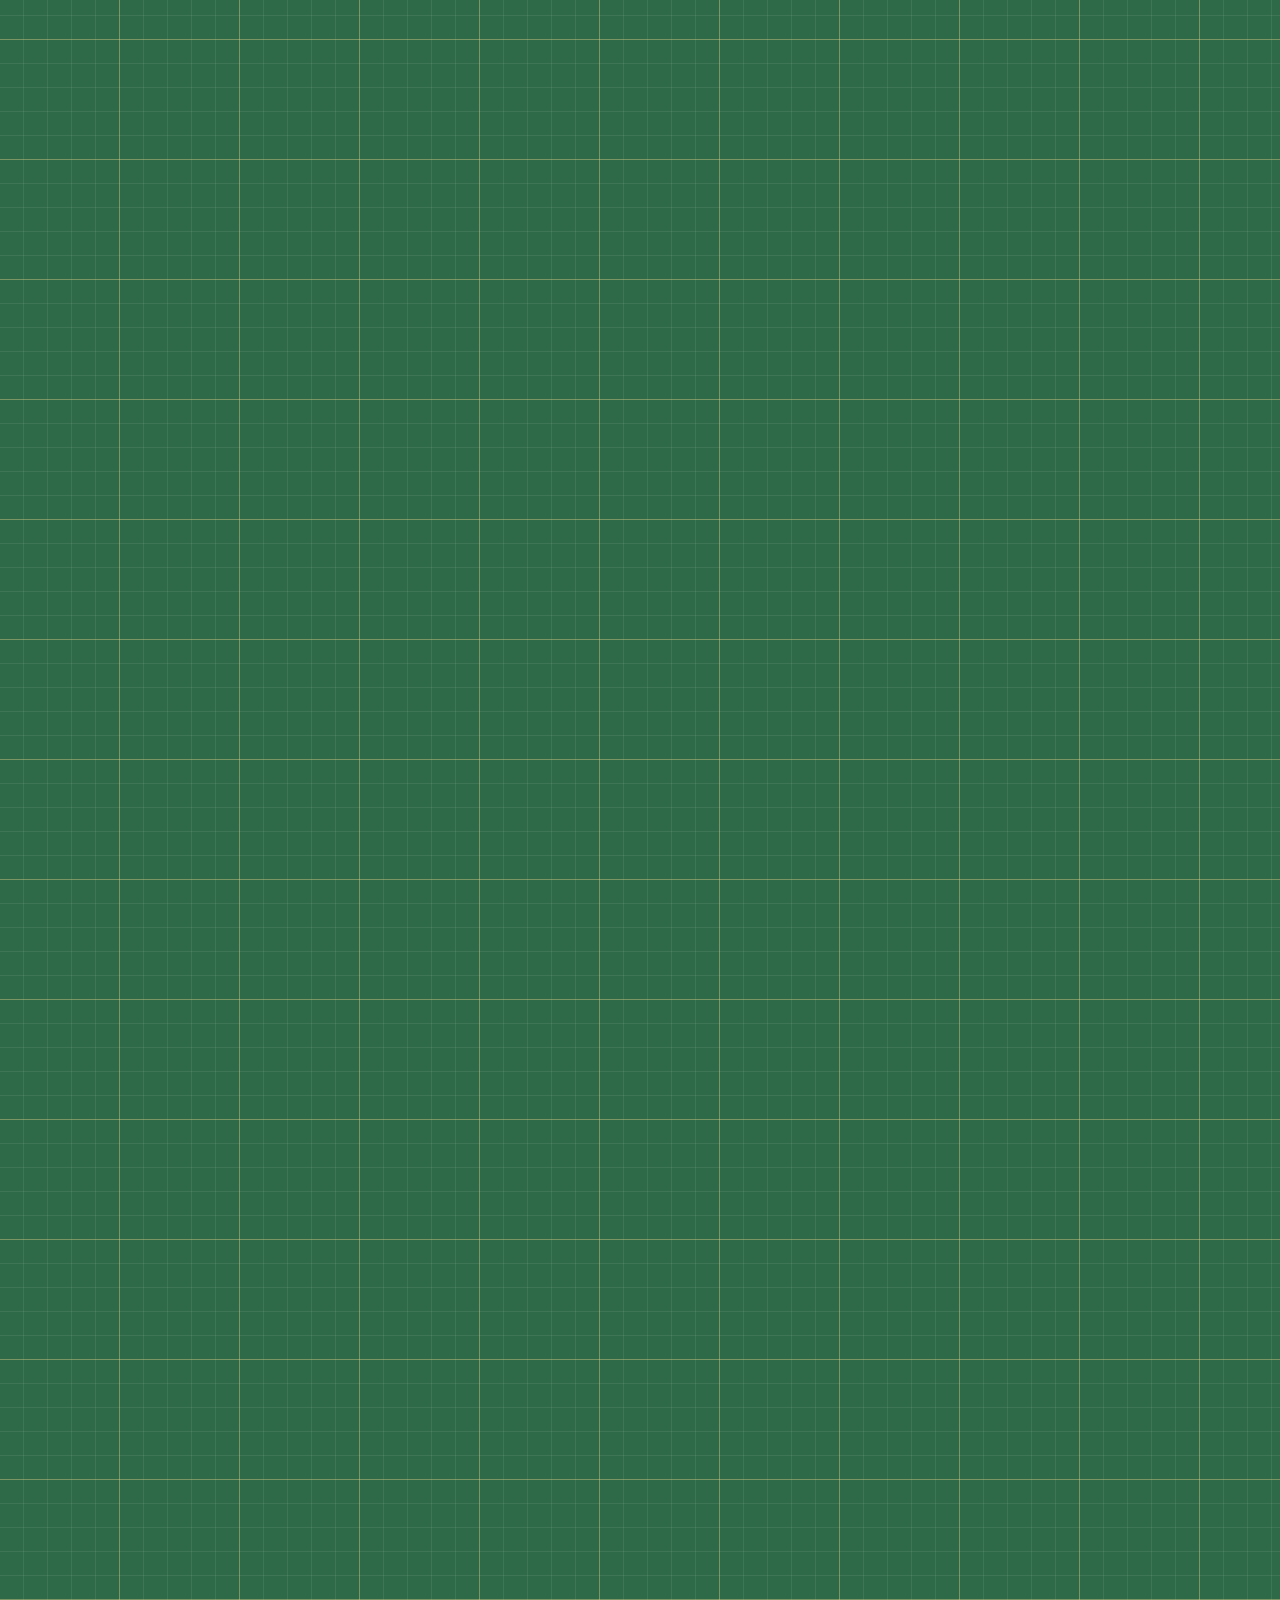
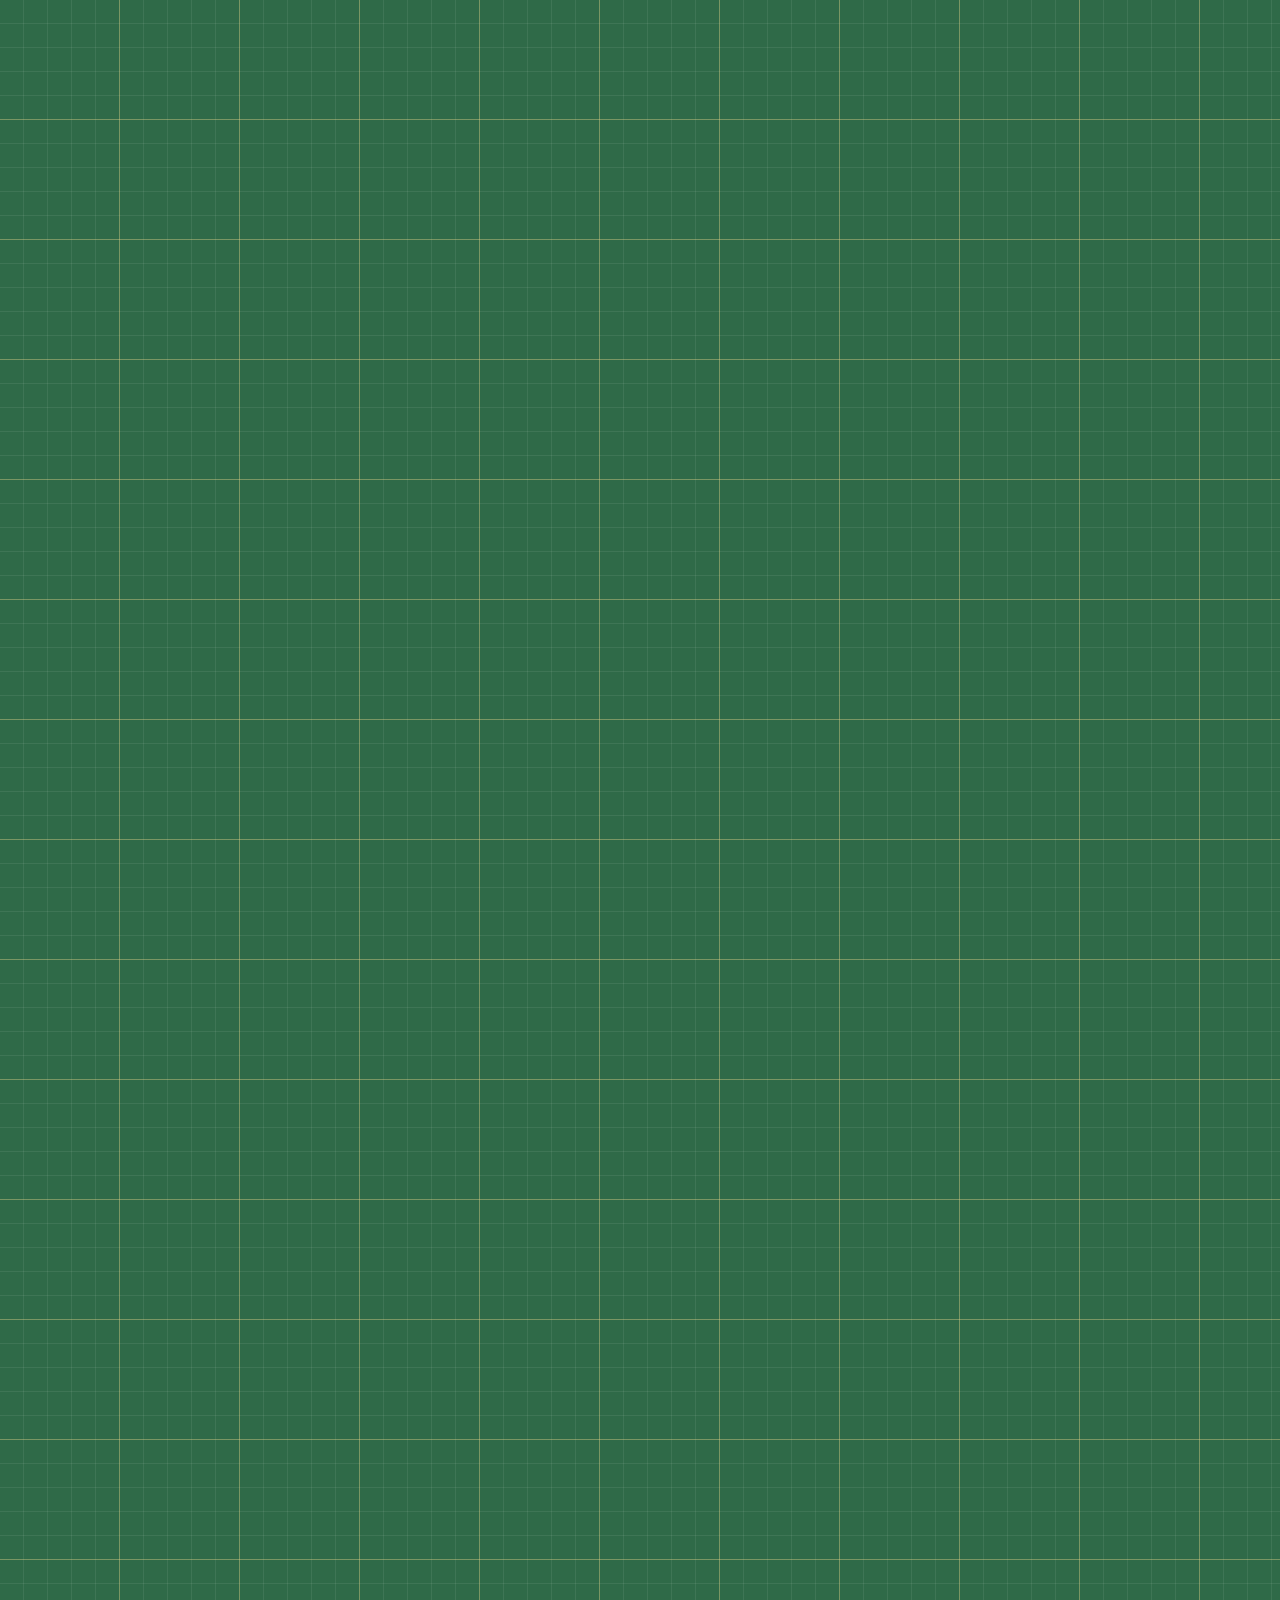
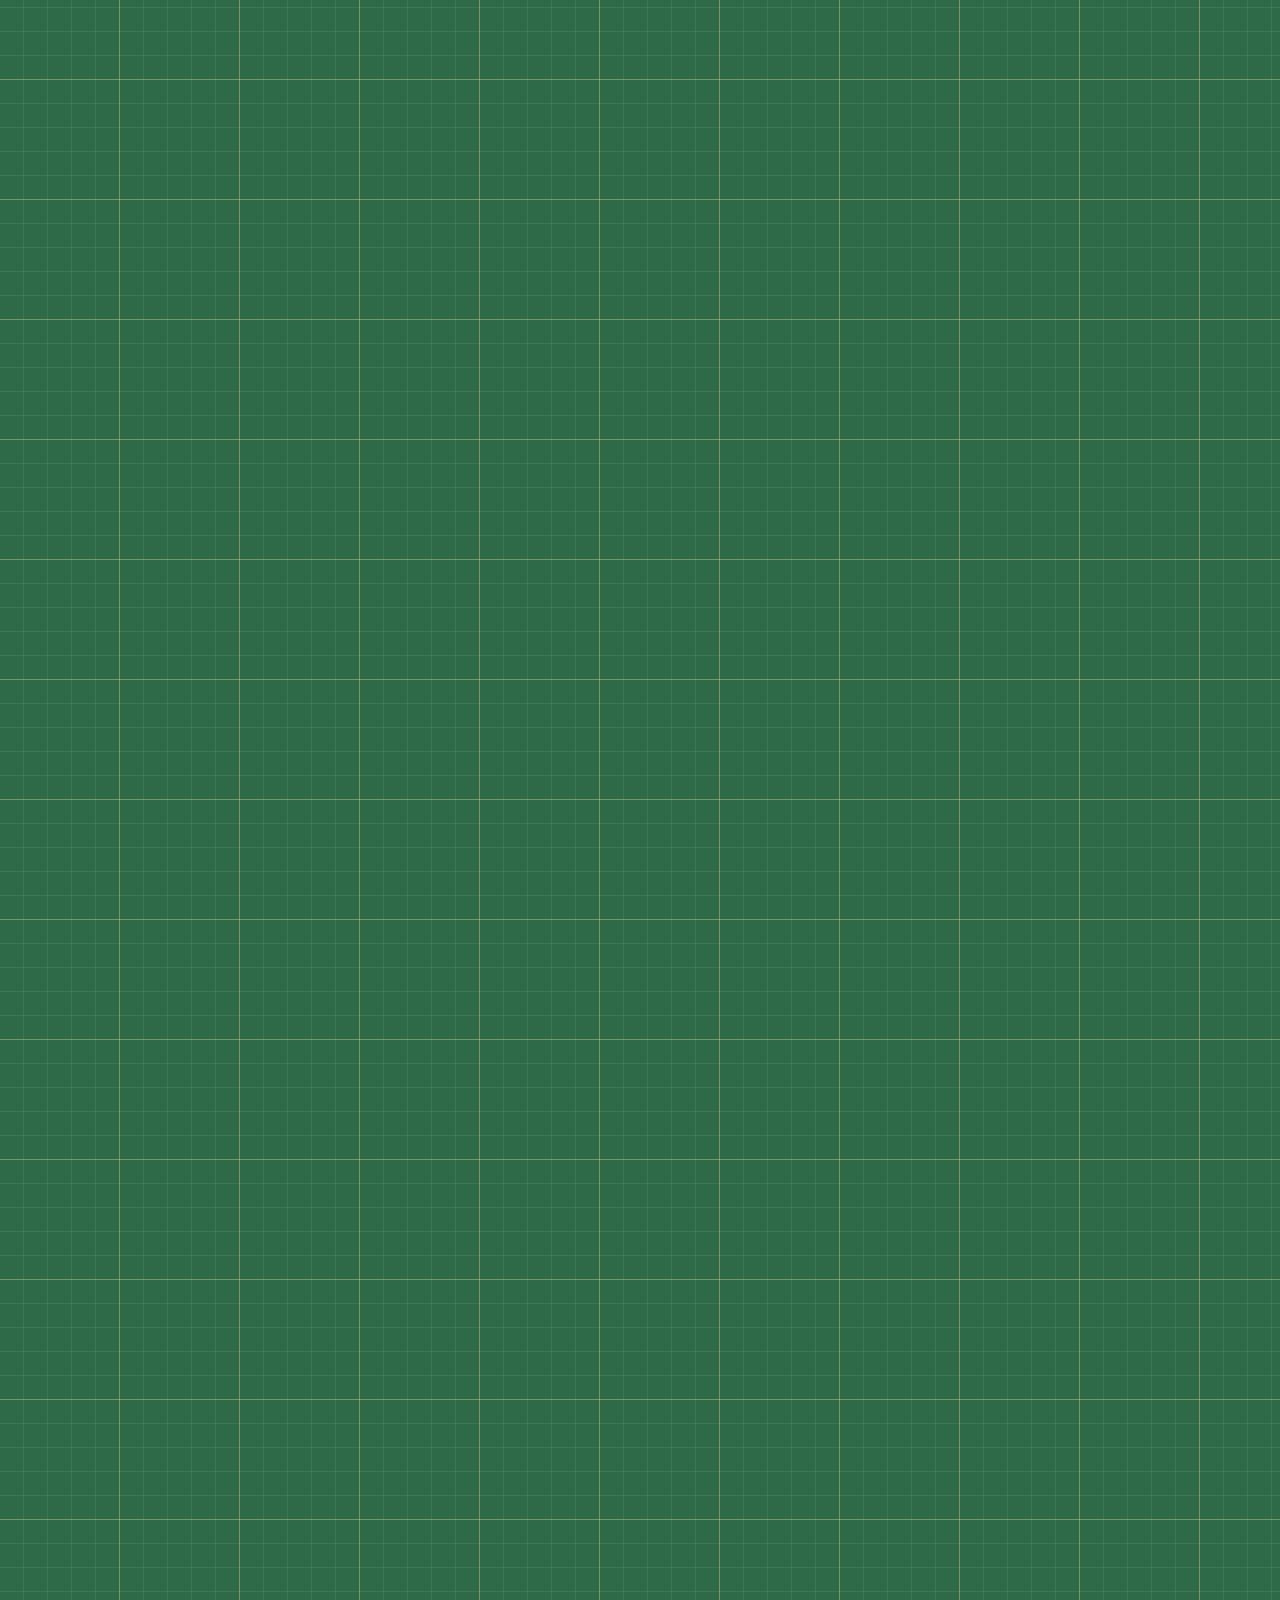
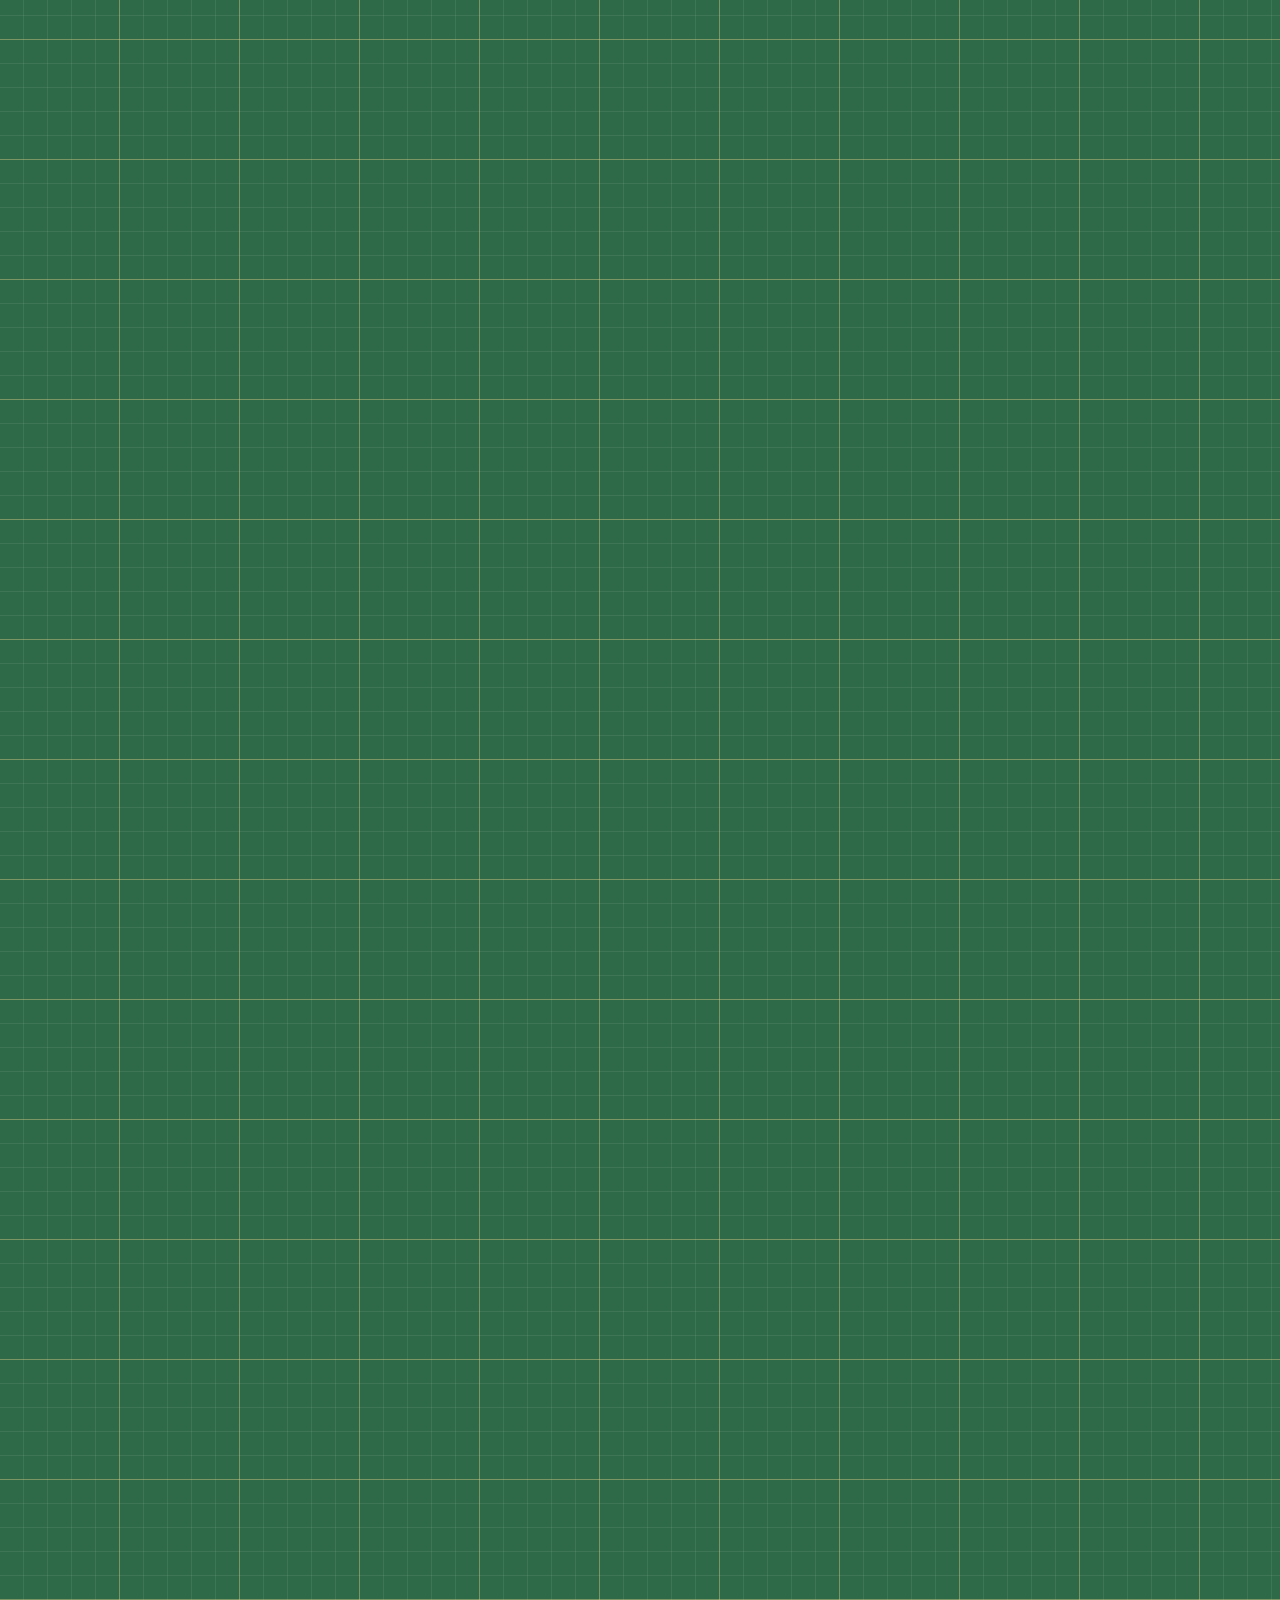
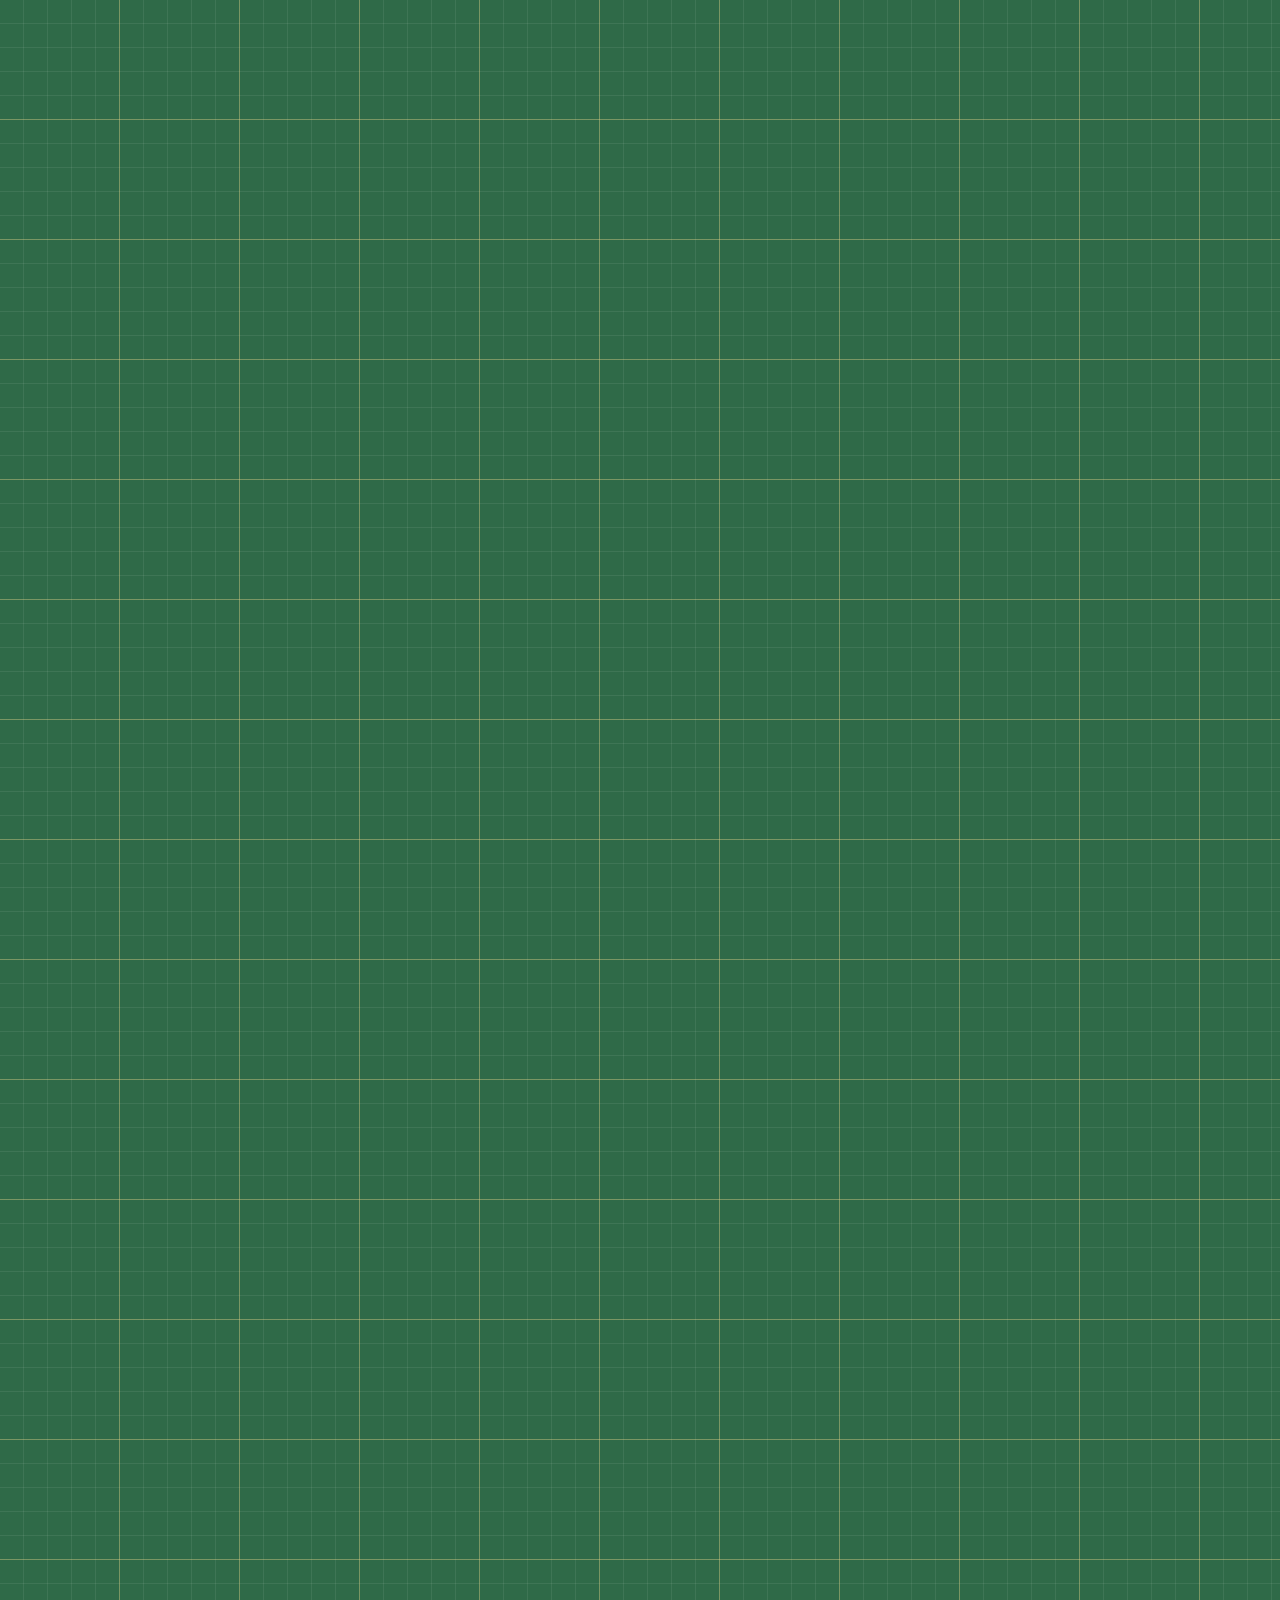
==== commit 917de94d: "Pollito más cerca de Kora y sin referencias a esperar a mami Co-Authored-By: Claude Opus 5.5 <norepl" ====
--- a/index.html
+++ b/index.html
@@ -150,7 +150,7 @@
       </div>
       <span class="scrap edge-l smile-sticker" style="top:12%;--r:-12deg" aria-hidden="true"><svg viewBox="0 0 60 60"><use href="#d-smile"/></svg></span>
       <svg class="scrap doodle splat" style="left:44%;top:6%;--r:10deg" viewBox="0 0 120 100" aria-hidden="true"><use href="#d-splat"/></svg>
-      <div class="scrap edge-l torn-photo" style="top:58%;--r:-6deg" aria-hidden="true"><span class="washi washi-stripes" style="top:-10px;left:28%;--r:-7deg"></span><div class="torn-b"><img src="assets/img/ventana.webp" srcset="assets/img/ventana-sm.webp 563w, assets/img/ventana.webp 844w" sizes="(max-width: 760px) 45vw, 35vw" decoding="async" alt="" width="844" height="1500" style="--pos:50% 40%"></div><p class="pen">mirando por la ventana<br>a ver si vuelve mami</p></div>
+      <div class="scrap edge-l torn-photo" style="top:58%;--r:-6deg" aria-hidden="true"><span class="washi washi-stripes" style="top:-10px;left:28%;--r:-7deg"></span><div class="torn-b"><img src="assets/img/ventana.webp" srcset="assets/img/ventana-sm.webp 563w, assets/img/ventana.webp 844w" sizes="(max-width: 760px) 45vw, 35vw" decoding="async" alt="" width="844" height="1500" style="--pos:50% 40%"></div><p class="pen">mirando por la ventana<br>(vigilando el barrio)</p></div>
     </section>
 
     <!-- ============ 01 Mi nombre ============ -->
@@ -309,7 +309,7 @@
       </div>
       <div class="scrap edge-r ticket m-flow" style="top:12%;--r:4deg" aria-hidden="true">
         <span class="washi" style="top:-12px;left:28%;--r:5deg"></span>
-        <p class="t-head">POLLERÍA DE MAMI</p><p class="t-row"><span>1 pata de pollito</span><span>10/10</span></p><p class="t-row"><span>1 pata más</span><span>10/10</span></p><p class="t-row"><span>croquetas</span><span>0</span></p><p class="t-total"><span>TOTAL</span><span>felicidad</span></p><p class="t-foot">¡gracias, vuelva pronto!</p>
+        <p class="t-head">POLLERÍA DE MAMI</p><p class="t-row"><span>1 pata de pollito</span><span>10/10</span></p><p class="t-row"><span>1 pata más</span><span>10/10</span></p><p class="t-row"><span>croquetas</span><span>0</span></p><p class="t-total"><span>TOTAL</span><span>felicidad</span></p><p class="t-foot">¡gracias, que lo disfrute!</p>
       </div>
       <svg class="scrap doodle splat" style="left:40%;bottom:6%;--r:-20deg" viewBox="0 0 120 100" aria-hidden="true"><use href="#d-splat"/></svg>
       <div class="scrap edge-l torn-photo" style="top:56%;--r:-5deg" aria-hidden="true"><span class="washi washi-dots" style="top:-10px;left:28%;--r:-7deg"></span><div class="torn-b"><img src="assets/img/cocina-horno.webp" srcset="assets/img/cocina-horno-sm.webp 750w, assets/img/cocina-horno.webp 1125w" sizes="(max-width: 760px) 45vw, 35vw" decoding="async" loading="lazy" alt="" width="1125" height="1500" style="--pos:50% 50%"></div><p class="pen">¿eso es pollito?</p></div>
@@ -380,7 +380,7 @@
               <button type="button" role="listitem" class="icon" data-img="sentada-piso" data-cap="me porto bien" data-alt="Kora sentada en el piso de madera mirando hacia arriba.">me-porto-bien.jpg</button>
               <button type="button" role="listitem" class="icon" data-img="piso-mirada" data-cap="te miro" data-alt="Kora acostada en el piso, mirando de reojo.">te-miro.jpg</button>
               <button type="button" role="listitem" class="icon" data-img="living-parada" data-cap="posando" data-alt="Kora parada en el living, posando.">posando.jpg</button>
-              <button type="button" role="listitem" class="icon" data-img="puerta" data-cap="esperando en la puerta" data-alt="Kora sentada al lado de la puerta, junto a una planta.">puerta.jpg</button>
+              <button type="button" role="listitem" class="icon" data-img="puerta" data-cap="al lado de la planta" data-alt="Kora sentada junto a una planta.">planta.jpg</button>
               <button type="button" role="listitem" class="icon" data-img="escritorio" data-cap="patas arriba" data-alt="Kora patas arriba frente al escritorio con dos monitores.">patas-arriba.jpg</button>
               <button type="button" role="listitem" class="icon" data-img="lampara" data-cap="vista desde abajo" data-alt="La cara de Kora vista desde abajo, con una lámpara atrás.">desde-abajo.jpg</button>
               <button type="button" role="listitem" class="icon" data-img="sol-tarde" data-cap="el sol de la tarde" data-alt="Kora acostada en un rayo de sol sobre el piso.">sol-tarde.jpg</button>
@@ -451,7 +451,7 @@
     <section id="panaderia" class="scene sheet bakery" data-chapter="Agrado">
       <div class="copy">
         <h2 class="display" data-in>Algunas cosas <em>no cambian.</em></h2>
-        <p class="lead" data-in>Cada vez que pasamos por Agrado me paro en la vidriera a buscar chipacito. Y mami siempre me espera.</p>
+        <p class="lead" data-in>Cada vez que pasamos por Agrado me paro en la vidriera a buscar chipacito. Y mami siempre se para conmigo.</p>
       </div>
       <div class="bakery-pair">
         <figure class="polaroid" style="--r:-4deg" data-in><div class="ph"><img src="assets/img/panaderia-1.webp" srcset="assets/img/panaderia-1-sm.webp 563w, assets/img/panaderia-1.webp 844w" sizes="(max-width: 760px) 45vw, 35vw" decoding="async" loading="lazy" alt="Kora parada en dos patas contra la vidriera de Agrado, al lado de Renata." width="844" height="1500" style="--pos:50% 55%"></div><figcaption class="hand">diciembre 2025</figcaption><span class="datestamp">'25 12 20</span><span class="tape tape-t"></span><span class="lines" aria-hidden="true"></span></figure>
@@ -497,7 +497,7 @@
         <img class="poster-bg" src="assets/img/poster-parque.webp" srcset="assets/img/poster-parque-sm.webp 1100w, assets/img/poster-parque.webp 2000w" sizes="(max-width: 760px) 90vw, 1240px" decoding="async" loading="lazy" alt="" width="2000" height="1387">
         <div class="copy vellum">
           <h2 class="display" data-in>Mi parte favorita del día: <em>salir con mami.</em></h2>
-          <p class="lead" data-in>Yo huelo todo y mami me espera. Con sol, con frío, con abrigo, con lluvia. Y en el auto voy atrás, mirándola por el espejo.</p>
+          <p class="lead" data-in>Yo huelo todo y mami camina conmigo. Con sol, con frío, con abrigo, con lluvia. Y en el auto voy atrás, mirándola por el espejo.</p>
           <div class="sticks" aria-hidden="true">
             <svg class="stick stick-mami" viewBox="0 0 120 200"><use href="#d-stick-mami"/></svg>
             <svg class="stick stick-kora" viewBox="0 0 160 120"><use href="#d-stick-kora"/></svg>
@@ -587,7 +587,7 @@
           <p class="hand letter-hi">Querida mami:</p>
           <p>Gracias por el upa, por el pollito y por rascarme la panza.</p>
           <p class="big-line">Te quiero más que al pollito. <em>Y eso es un montón.</em></p>
-          <p>Vení a visitarme siempre que quieras. Yo te espero en la puerta.</p>
+          <p>Vení a visitarme siempre que quieras.</p>
           <p class="small">(Perdón por las manchas. Estaba comiendo.)</p>
           <div class="gift">
             <div class="pollo-spot pollo-spot-gift">
@@ -636,7 +636,7 @@
         <p class="plano-cap">Vista frontal · esc. 1 : 1 perro</p>
         <div class="plano-row">
           <div class="planta-wrap">
-            <svg class="planta" viewBox="0 0 300 230" role="img" aria-label="Planta de la casita: cama, plato de pollito y la puerta.">
+            <svg class="planta" viewBox="0 0 300 230" role="img" aria-label="Planta de la casita: cama y plato de pollito.">
               <path d="M24 24H276V206H174M126 206H24Z"/>
               <path class="thin" d="M34 34H266V196H174M126 196H34Z"/>
               <path class="thin" d="M126 206a48 48 0 0 1 48-48" stroke-dasharray="4 5"/>
@@ -645,7 +645,7 @@
               <circle cx="222" cy="78" r="22"/>
               <text x="222" y="120" class="room-t">pollito</text>
               <use href="#d-drum" x="206" y="68" width="32" height="20" class="drum" style="fill:#cf8343"/>
-              <text x="150" y="160" class="room-t soft">acá espero a mami</text>
+              <text x="150" y="160" class="room-t soft">lugar para mimos</text>
             </svg>
             <p class="plano-cap">Planta</p>
           </div>
@@ -654,7 +654,7 @@
               <div><dt>Proyecto</dt><dd>Casita para perritos</dd></div>
               <div><dt>Arquitecta</dt><dd>Korita (en formación)</dd></div>
               <div><dt>Inspiración</dt><dd>Mami</dd></div>
-              <div><dt>Entrega</dt><dd>cuando mami vuelva</dd></div>
+              <div><dt>Entrega</dt><dd>Día de la Madre</dd></div>
             </dl>
           </div>
         </div>
